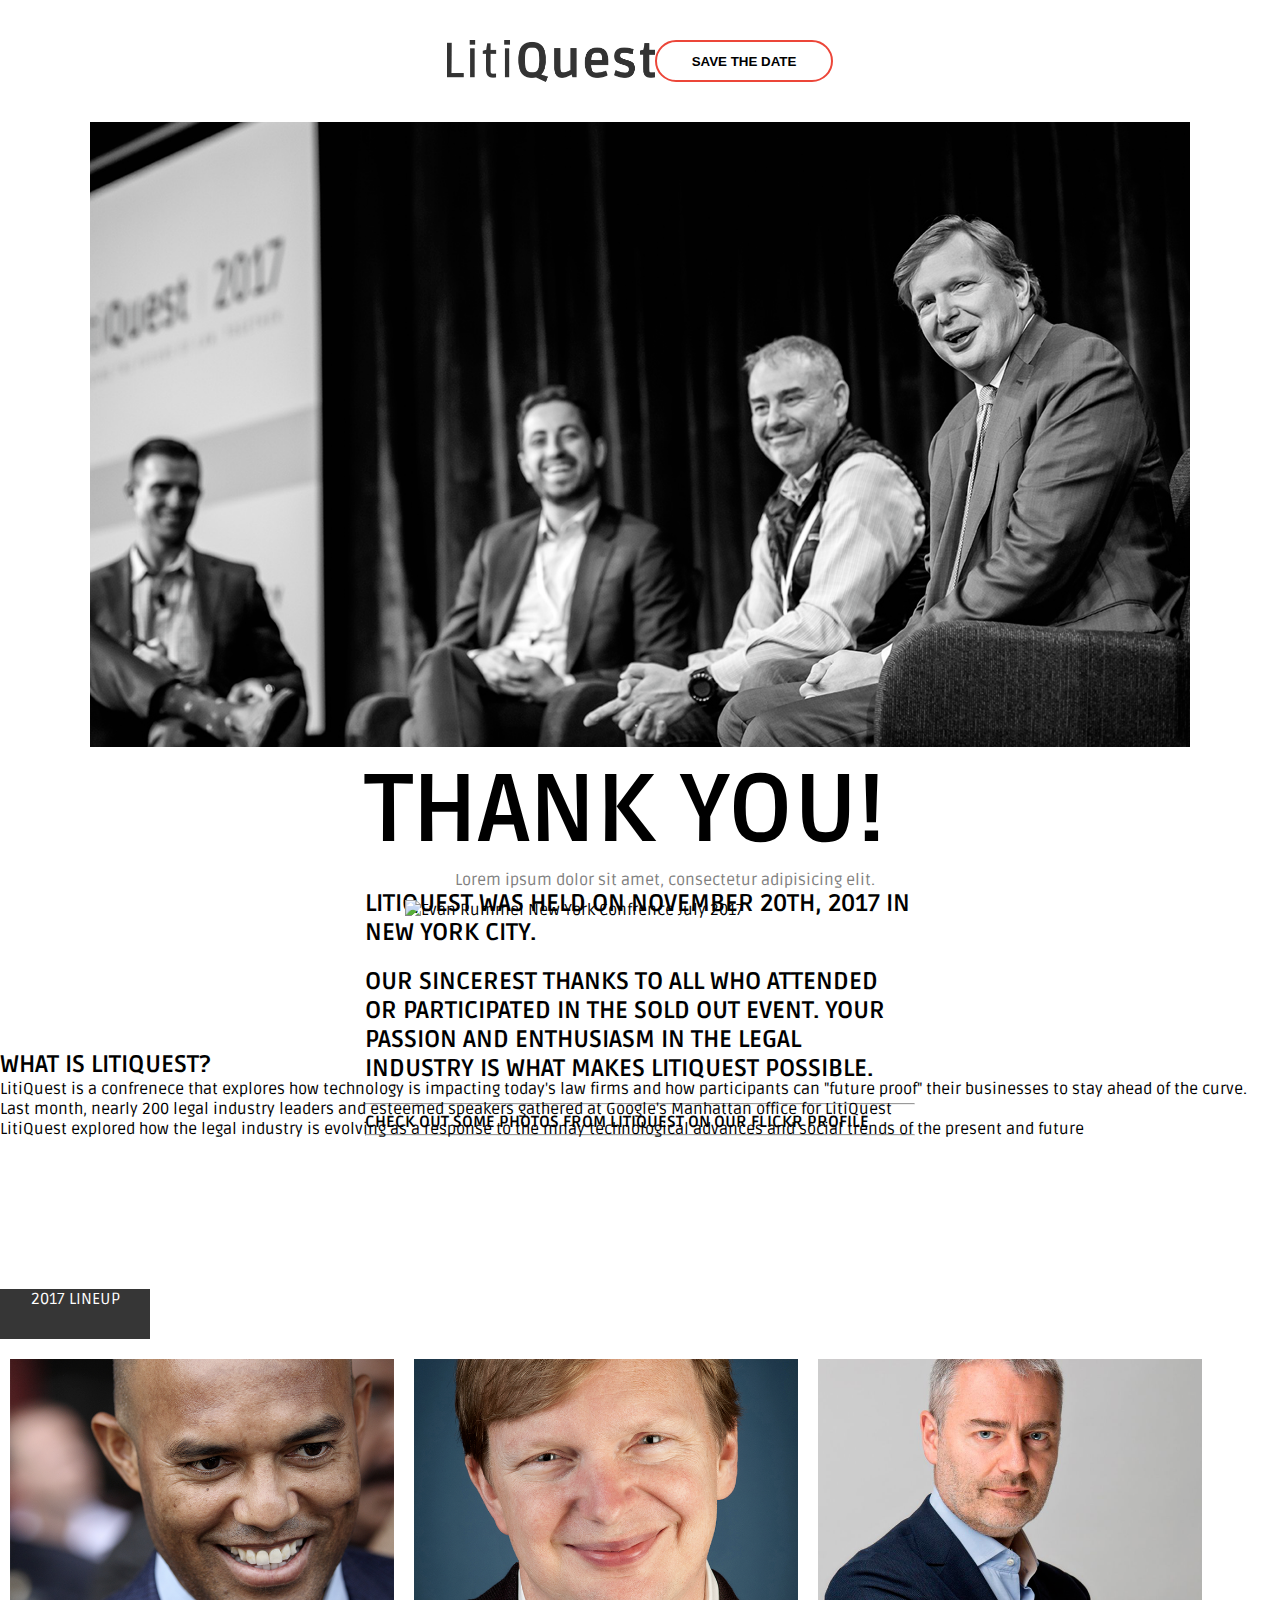
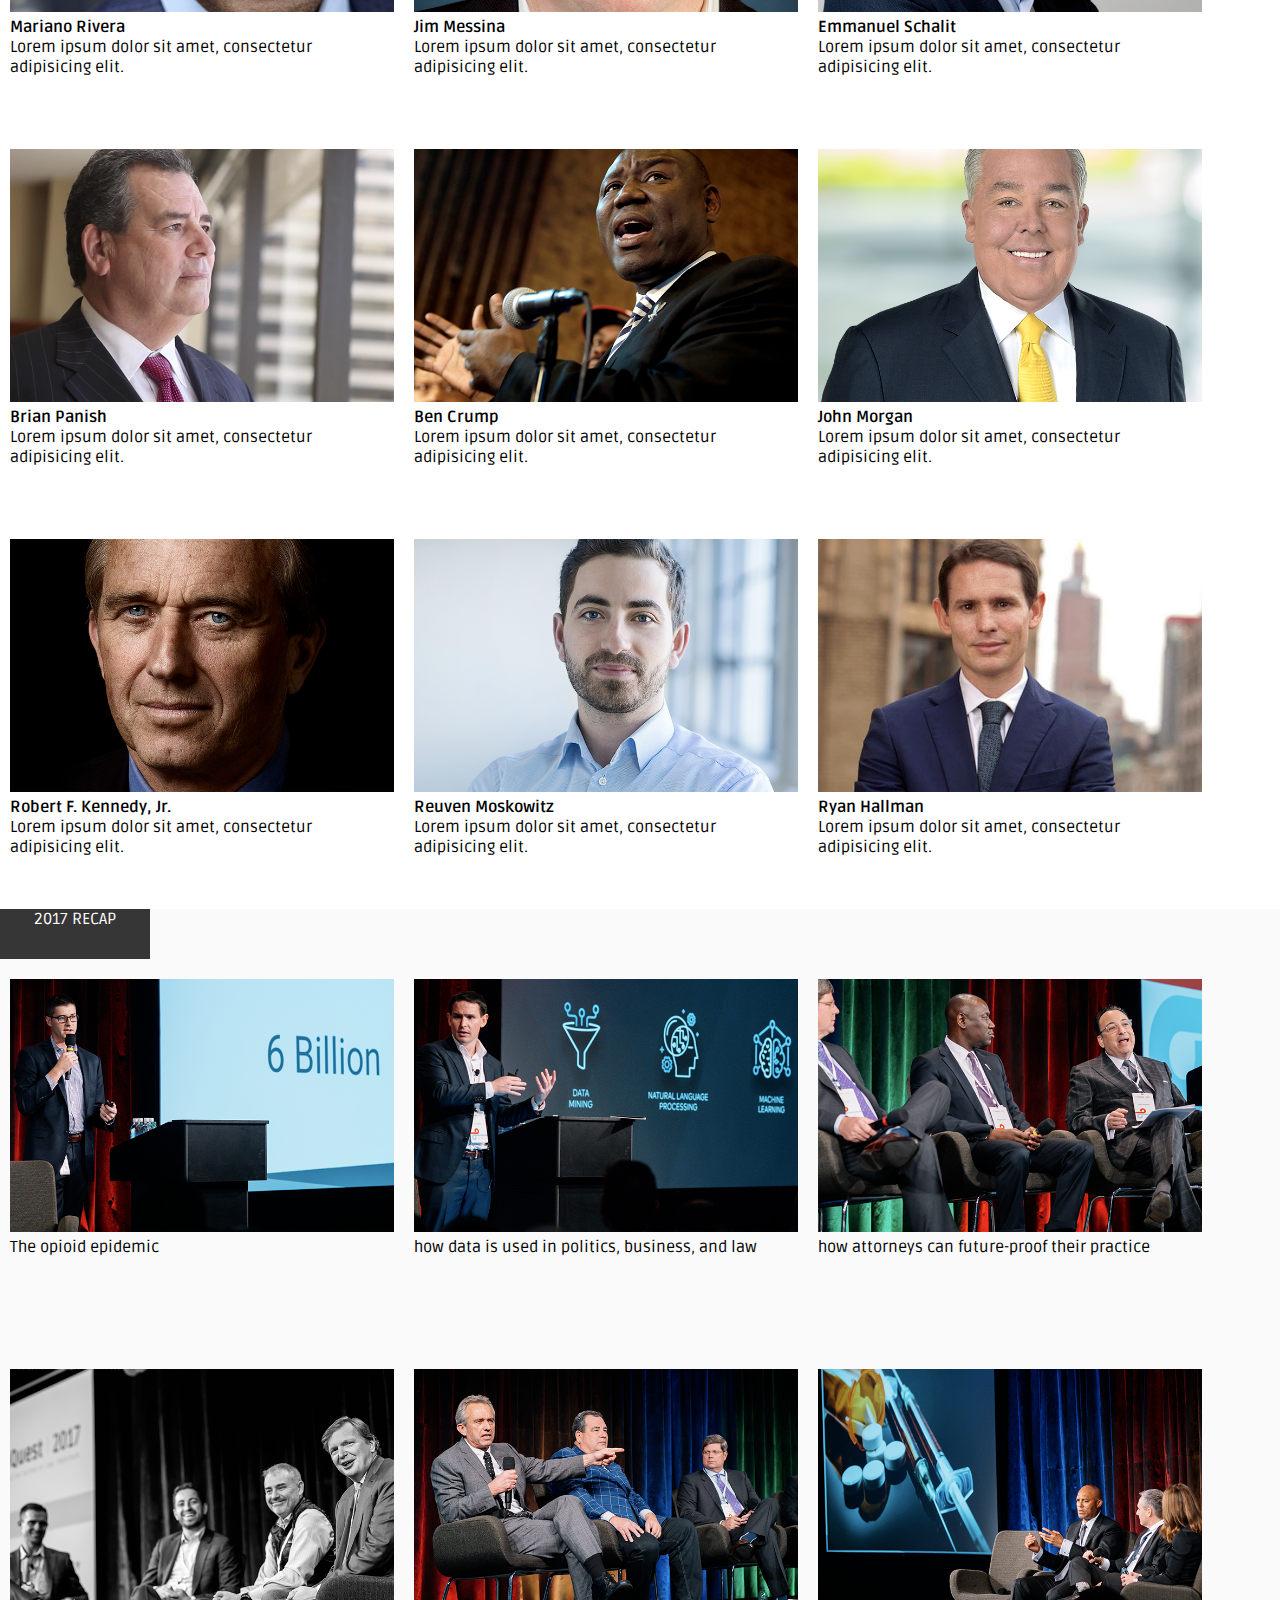
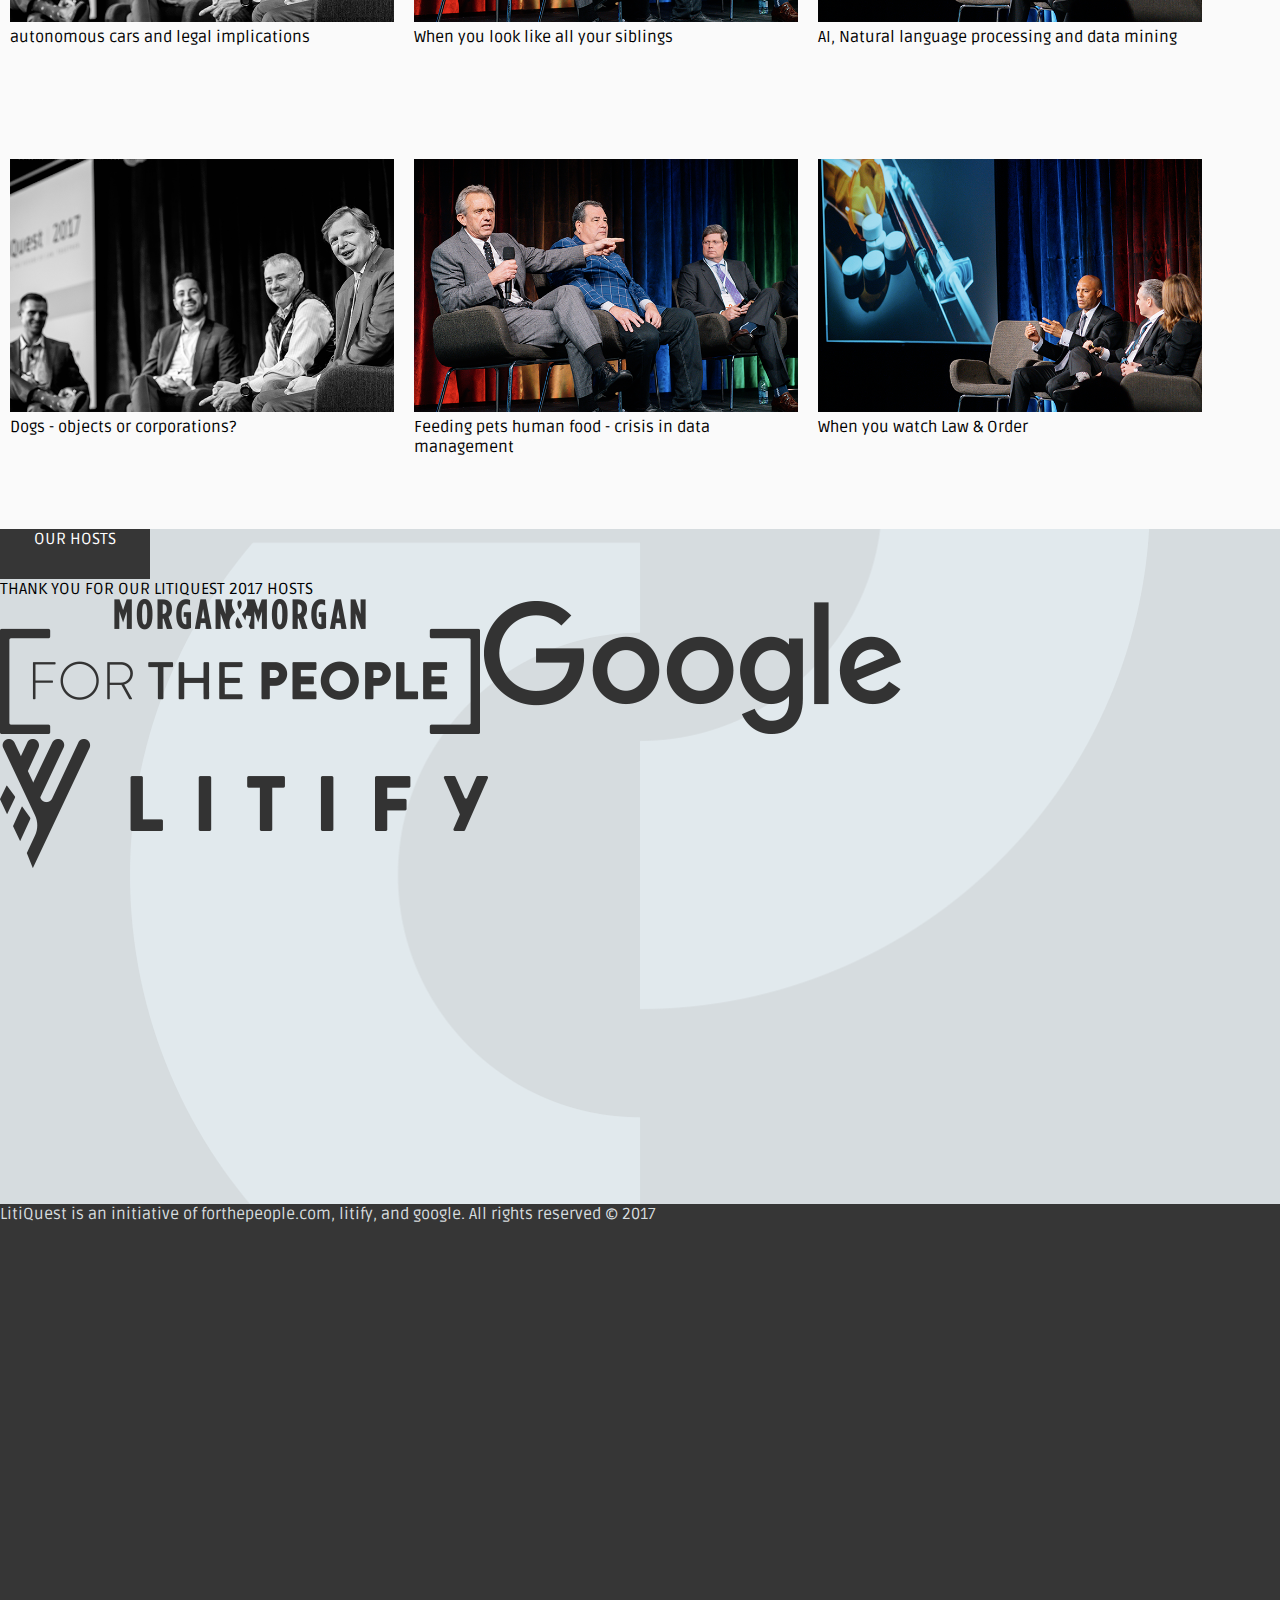
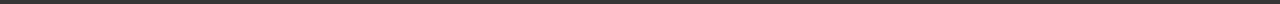
==== index.html @ 582e2030 "start signup and vectors" ====
<!doctype html>
<html lang="en">
  <head>
    <!-- Required meta tags -->
    <meta charset="utf-8">
    <meta name="viewport" content="width=device-width, initial-scale=1, shrink-to-fit=no">

    <!-- Bootstrap CSS -->
    <link rel="stylesheet" href="https://maxcdn.bootstrapcdn.com/bootstrap/4.0.0-beta.3/css/bootstrap.min.css" integrity="sha384-Zug+QiDoJOrZ5t4lssLdxGhVrurbmBWopoEl+M6BdEfwnCJZtKxi1KgxUyJq13dy" crossorigin="anonymous">
    <!-- Ruda Fonts -->
    <link href="https://fonts.googleapis.com/css?family=Ruda:400,700,900" rel="stylesheet">
    <link rel="stylesheet" type="text/css" href="styles.css">

    <title>LitiQuest</title>

  </head>

  <body>
<!-- HERO -->
    <section class="hero">
      <!-- Vectors by section? Or on whole page? Before section or after? -->
      <div class="hero-vectors"></div>



      <header>
        <!-- IMG TAG WAS NOT WORKING -->
        <object data="assets/logo.svg" type="image/svg+xml" height="42"></object>
        <!-- goest to sign up modal or page -->
        <button id="save">SAVE THE DATE</button>
      </header>

      <!-- use object tag to embed -->
      <object id="video_placeholder" data="assets/video_overlay.png" type="image/png"></object>

      <div class="thanks">
        <h2>THANK YOU!</h2>
        <p>LitiQuest was held on november 20th, 2017 in New York City.</p>
        <p>Our sincerest thanks to all who attended or participated in the sold out event. Your passion and enthusiasm in the legal industry is what makes LitiQuest possible.</p>
        <hr>
        <span id="flickr">Check out some photos from LitiQuest on our flickr profile</span>
        <hr>
      </div>

    </section>


<!-- EVENT PICTURE -->
    <section class="slider">
      <img src="assets/New_York_Con_2017.png" alt="Evan Rummel New York Confrence July 2017" title="Evan Rummel New York Confrence July 2017">
      <div id="tag_line">Lorem ipsum dolor sit amet, consectetur adipisicing elit.</div>
    </section>


<!-- WHAT IS LITIQUEST -->
    <section class="what_is">

      <div class="what">
        <h2>WHAT IS LITIQUEST?</h2>
        <p>LitiQuest is a confrenece that explores how technology is impacting today's law firms and how participants can "future proof" their businesses to stay ahead of the curve.</p>
        <div class="facts">
          <p>Last month, nearly 200 legal industry leaders and esteemed speakers gathered at Google's Manhattan office for LitiQuest</p>
          <p>LitiQuest explored how the legal industry is evolving as a response to the mnay technological advances and social trends of the present and future</p>
        </div>
      </div>

      <div class="title_token">2017 LINEUP</div>

      <div class="grid">

        <div class="tile">
          <img src="assets/mariano_rivera.png" alt="" title"">
          <h4>Mariano Rivera</h4>
          <p>Lorem ipsum dolor sit amet, consectetur adipisicing elit.</p>
        </div>

        <div class="tile">
          <img src="assets/jim_messina.png" alt="" title"">
          <h4>Jim Messina</h4>
          <p>Lorem ipsum dolor sit amet, consectetur adipisicing elit.</p>
        </div>

        <div class="tile">
          <img src="assets/emmanuel_schalit.png" alt="" title"">
          <h4>Emmanuel Schalit</h4>
          <p>Lorem ipsum dolor sit amet, consectetur adipisicing elit.</p>
        </div>

        <div class="tile">
          <img src="assets/brian_panish.png" alt="" title"">
          <h4>Brian Panish</h4>
          <p>Lorem ipsum dolor sit amet, consectetur adipisicing elit.</p>
        </div>

        <div class="tile">
          <img src="assets/ben_crump.png" alt="" title"">
          <h4>Ben Crump</h4>
          <p>Lorem ipsum dolor sit amet, consectetur adipisicing elit.</p>
        </div>

        <div class="tile">
          <img src="assets/john_morgan.png" alt="" title"">
          <h4>John Morgan</h4>
          <p>Lorem ipsum dolor sit amet, consectetur adipisicing elit.</p>
        </div>

        <div class="tile">
          <img src="assets/robert_f_kennedy_jr.png" alt="" title"">
          <h4>Robert F. Kennedy, Jr.</h4>
          <p>Lorem ipsum dolor sit amet, consectetur adipisicing elit.</p>
        </div>

        <div class="tile">
          <img src="assets/reuven_moskowitz.png" alt="" title"">
          <h4>Reuven Moskowitz</h4>
          <p>Lorem ipsum dolor sit amet, consectetur adipisicing elit.</p>
        </div>

        <div class="tile">
          <img src="assets/ryan_hallman.png" alt="" title"">
          <h4>Ryan Hallman</h4>
          <p>Lorem ipsum dolor sit amet, consectetur adipisicing elit.</p>
        </div>

      </div>

    </section>


<!-- RECAP -->
    <section class="recap">
      <div class="title_token">2017 RECAP</div>

      <div class="grid">

        <div class='tile'>
          <img src="assets/vid_1.png" alt="" title"">
          <p class="vid_title">The opioid epidemic</p>
        </div>

        <div class='tile'>
          <img src="assets/vid_2.png" alt="" title"">
          <p class="vid_title">how data is used in politics, business, and law</p>
        </div>

        <div class='tile'>
          <img src="assets/vid_3.png" alt="" title"">
          <p class="vid_title">how attorneys can future-proof their practice</p>
        </div>

        <div class='tile'>
          <img src="assets/vid_4.png" alt="" title"">
          <p class="vid_title">autonomous cars and legal implications</p>
        </div>

        <div class='tile'>
          <img src="assets/vid_5.png" alt="" title"">
          <p class="vid_title">When you look like all your siblings</p>
        </div>

        <div class='tile'>
          <img src="assets/vid_6.png" alt="" title"">
          <p class="vid_title">AI, Natural language processing and data mining</p>
        </div>

        <div class='tile'>
          <img src="assets/vid_7.png" alt="" title"">
          <p class="vid_title">Dogs - objects or corporations?</p>
        </div>

        <div class='tile'>
          <img src="assets/vid_8.png" alt="" title"">
          <p class="vid_title">Feeding pets human food - crisis in data management</p>
        </div>

        <div class='tile'>
          <img src="assets/vid_9.png" alt="" title"">
          <p class="vid_title">When you watch Law & Order</p>
        </div>

      </div>

    </section>


<!-- HOSTS -->
    <section class="hosts">
      <!-- <object id="hosts_vector" data="assets/hosts_vector.svg" type="image/svg+xml"></object> -->
      <div class="title_token">OUR HOSTS</div>
      <div>THANK YOU FOR OUR LITIQUEST 2017 HOSTS</div>
      <div>
        <object data="assets/morgan.svg" type="image/svg+xml"></object>
        <object data="assets/google.svg" type="image/svg+xml"></object>
        <object data="assets/litify.svg" type="image/svg+xml"></object>
      </div>

    </section>


<!-- FOOTER -->
    <section class="footer">
      <span id="copyright">LitiQuest is an initiative of forthepeople.com, litify, and google. All rights reserved &copy; 2017</span>
    </section>








    <!-- Optional JavaScript -->

    <!-- jQuery first, then Popper.js, then Bootstrap JS -->
    <script src="https://code.jquery.com/jquery-3.2.1.slim.min.js" integrity="sha384-KJ3o2DKtIkvYIK3UENzmM7KCkRr/rE9/Qpg6aAZGJwFDMVNA/GpGFF93hXpG5KkN" crossorigin="anonymous"></script>
    <script src="https://cdnjs.cloudflare.com/ajax/libs/popper.js/1.12.9/umd/popper.min.js" integrity="sha384-ApNbgh9B+Y1QKtv3Rn7W3mgPxhU9K/ScQsAP7hUibX39j7fakFPskvXusvfa0b4Q" crossorigin="anonymous"></script>
    <script src="https://maxcdn.bootstrapcdn.com/bootstrap/4.0.0-beta.3/js/bootstrap.min.js" integrity="sha384-a5N7Y/aK3qNeh15eJKGWxsqtnX/wWdSZSKp+81YjTmS15nvnvxKHuzaWwXHDli+4" crossorigin="anonymous"></script>
  </body>
</html>
---- styles.css ----
/* GENERAL STYLES */
* {
  margin: 0;
  padding: 0;
  box-sizing: border-box;
}

input, button, submit {
  border:none;
}

body {
  display: flex;
  flex-direction: column;
  align-items: center;
  font-family: 'Ruda', sans-serif;
  background-color: #fff;
}

section {
  max-width: 1300px;
}

.grid {
  display: flex;
  flex-wrap: wrap;
}

.title_token {
  background-color: #363636;
  color: #fff;
  height: 50px;
  width: 150px;
  text-align: center;
}


/* HERO STYLES */
.hero {
  height: 100vh;
}

.hero header {
  display: flex;
  flex-direction: row;
  justify-content: center;
  margin: 40px 0;
}

#save {
  padding: 10px 35px;
  border: 2px solid #ec4639;
  border-radius: 35px;
  font-weight: 900;

  background-color: #fff;
}

#video_placeholder {
  justify-content: center;
  height: 625px;
  width: 1100px;
}

.hero .thanks {
  flex-direction: column;
  width: 550px;
  text-transform: uppercase;
  font-weight: bold;
  font-size: 24px;
  margin: 0 auto;
}

.hero .thanks h2 {
  font-size: 4em;
  font-weight: 700;
}

.hero .thanks p {
  margin: 20px 0;
}

#flickr {
  font-size: 16px;
}


/* SLIDER SYTLES */
.slider {
  background-color: #fc433f;
}

.slider img {
  max-width: 1300px;
  height: auto;
}

#tag_line {
  margin-top: -50px;
  margin-left: 50px;
  color: grey;
}



/* WHAT IS LITIQUEST SYTLES */

.what {
  margin: 150px auto;
}

.tile {
  margin: 20px 10px;
  flex-basis: 30%;
  height: 350px;
  width: 350px;
}

.tile > img {
  background-color: #9ca0b4;
  width: 100%;
}


/* RECAP STYLES */
.recap {
  background-color: #fafafa;
}


/* HOSTS STYLES */
.hosts {
  background-image: url(assets/hosts_vector.svg);
  background-repeat: no-repeat;
  background-position: center;
  background-color: #d6dcdf;
  min-height: 675px;
  width: 100%;
}

#hosts_vector {
  justify-content: center;

}


/* FOOTER STYLES */
.footer {
  background-color: #363636;
  min-height: 400px;
  width: 100%;
}

#copyright {
  color: #d6dcdf;
  justify-content: center;
  align-items: center;
  text-align: center;

}






/* SIGNUP STYLES */
.signup {

}

.signup object {
  margin: 50px auto;
}

.signup .area {
  display: flex;
  flex-direction: row;

}

.signup .area form {
  display: flex;
  flex-direction: column;
}
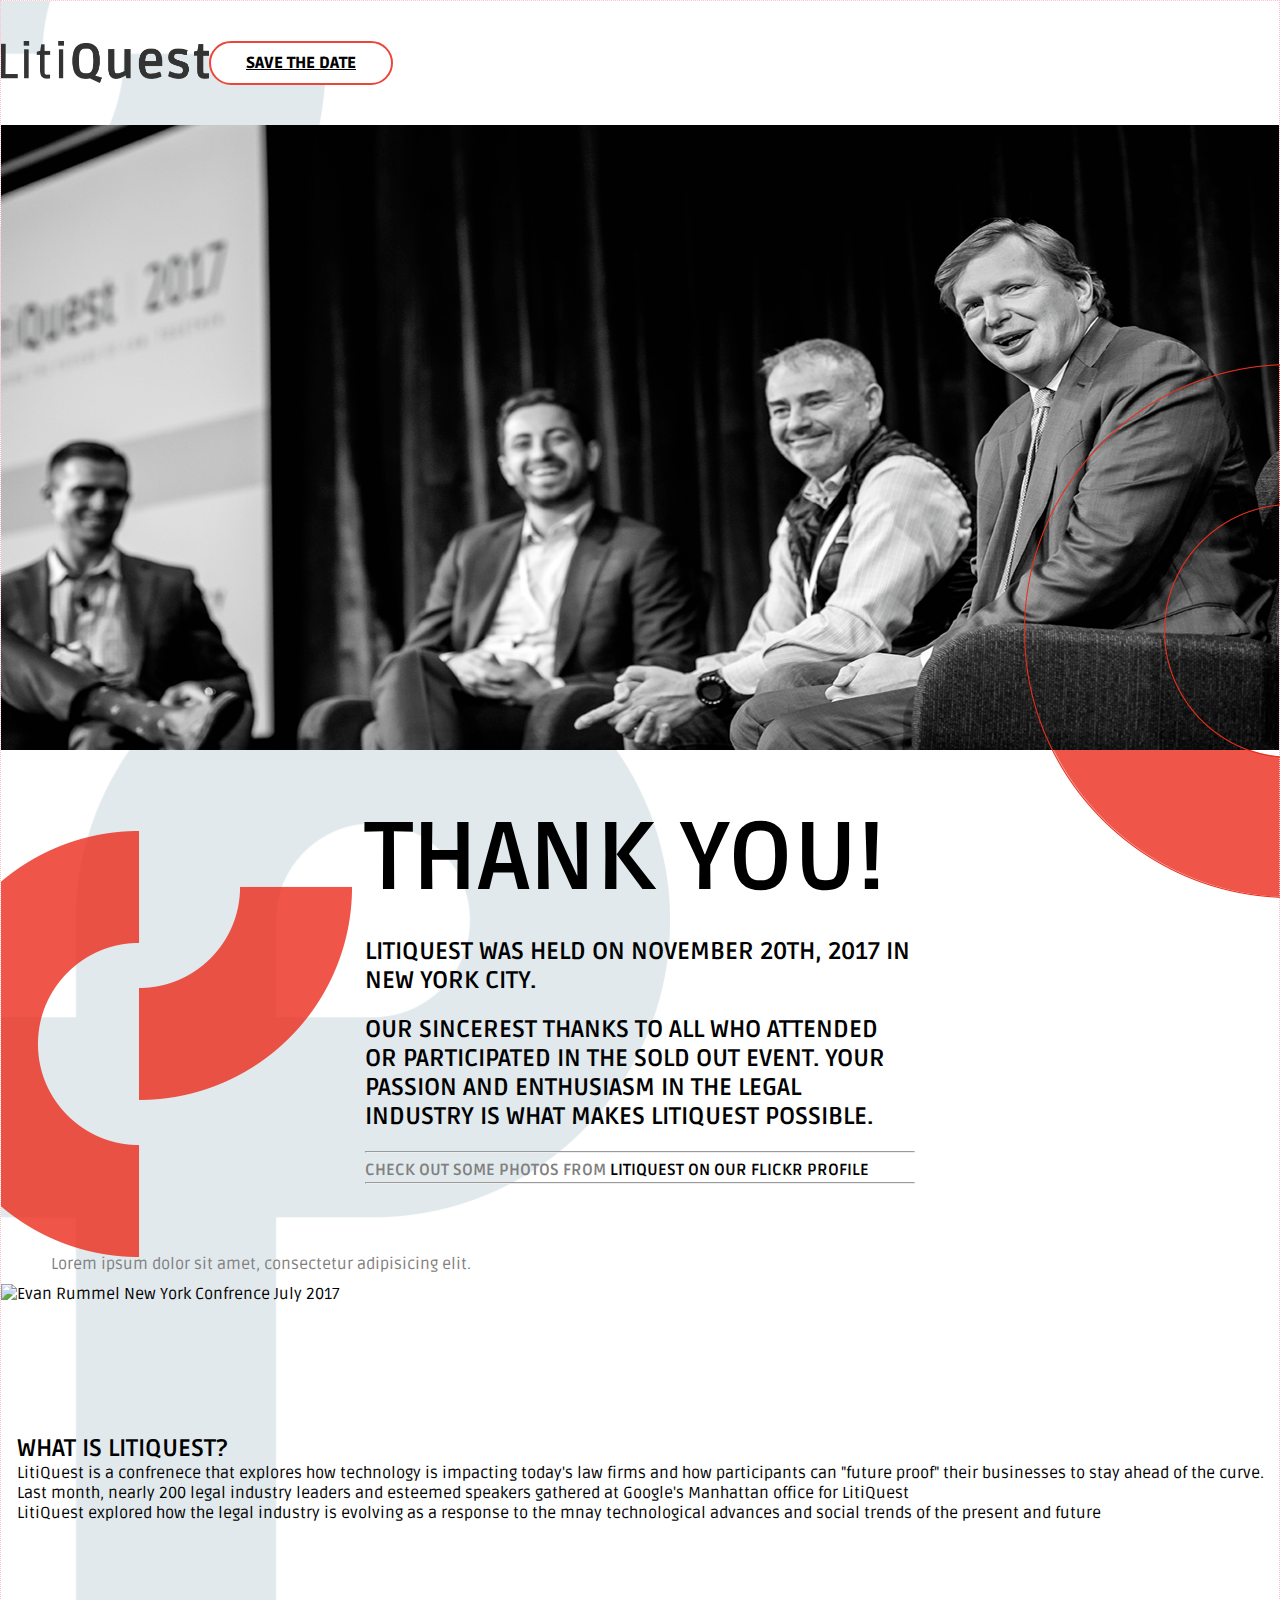
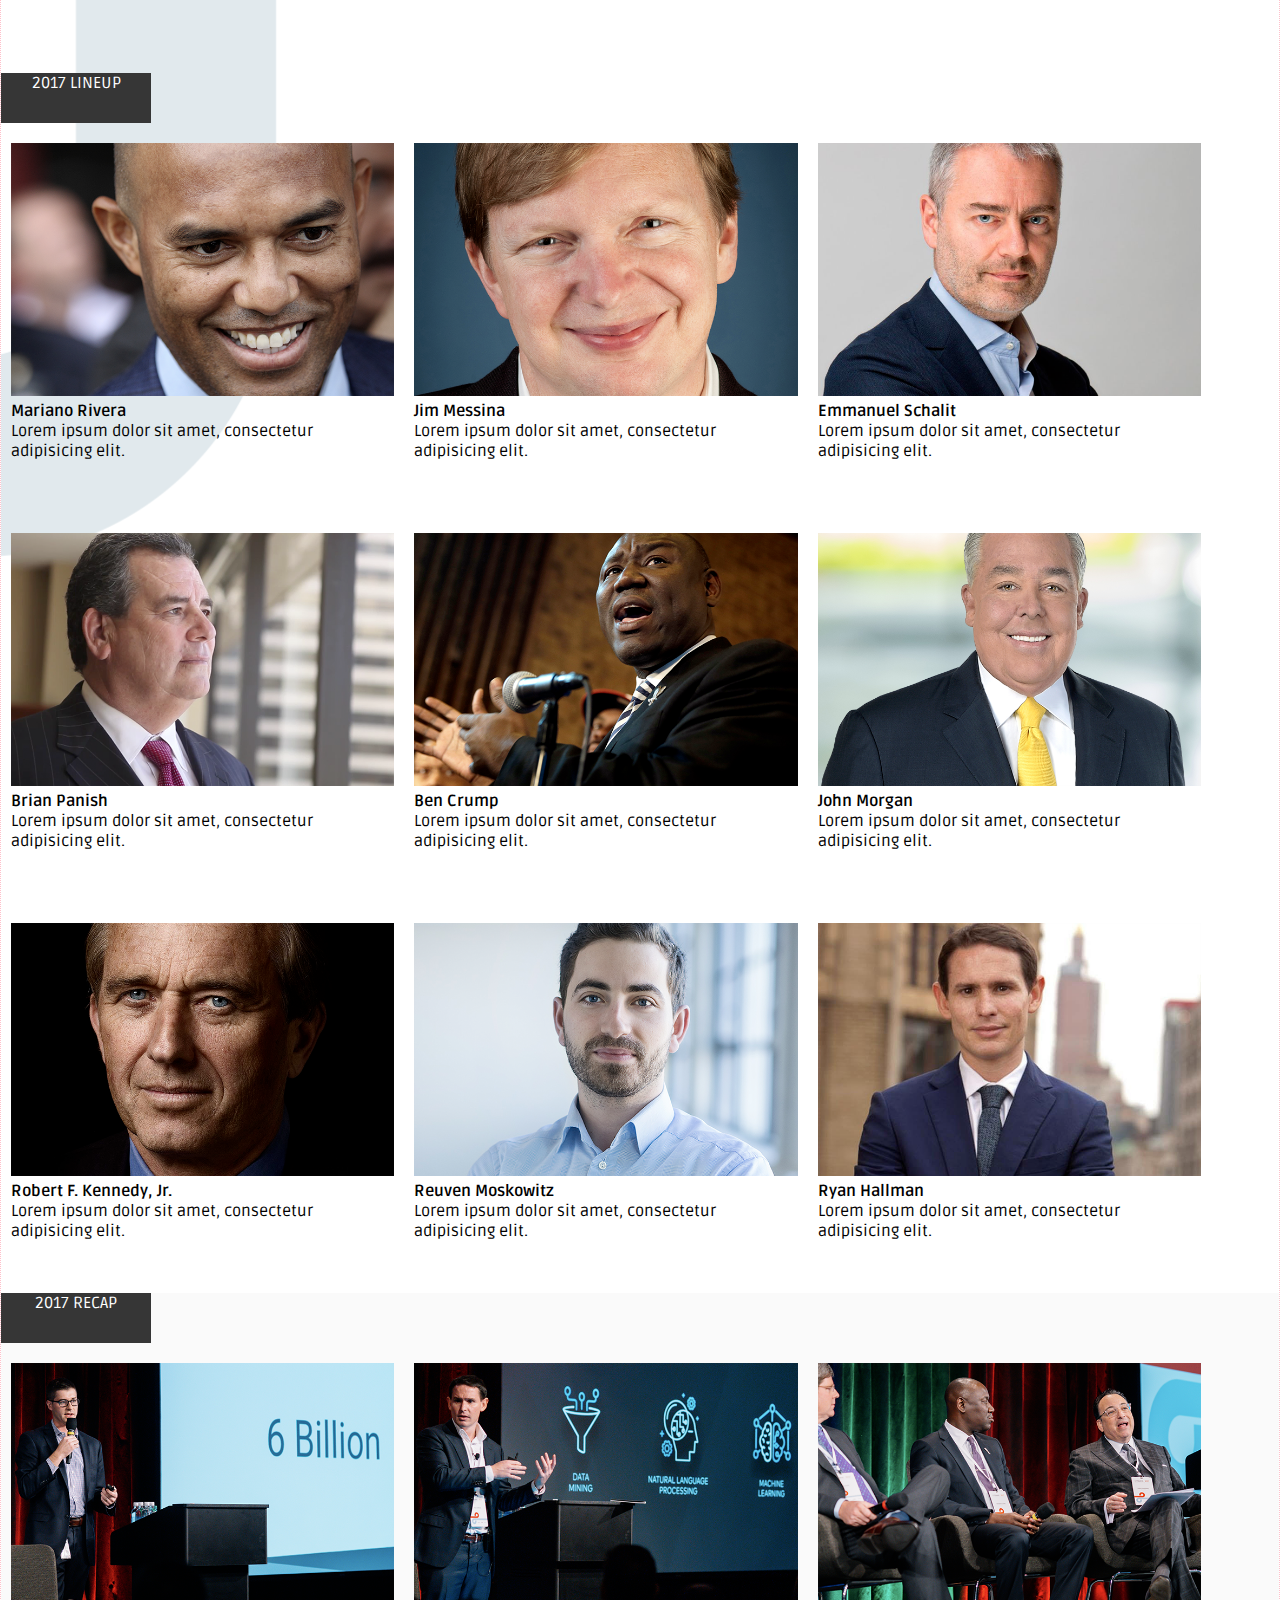
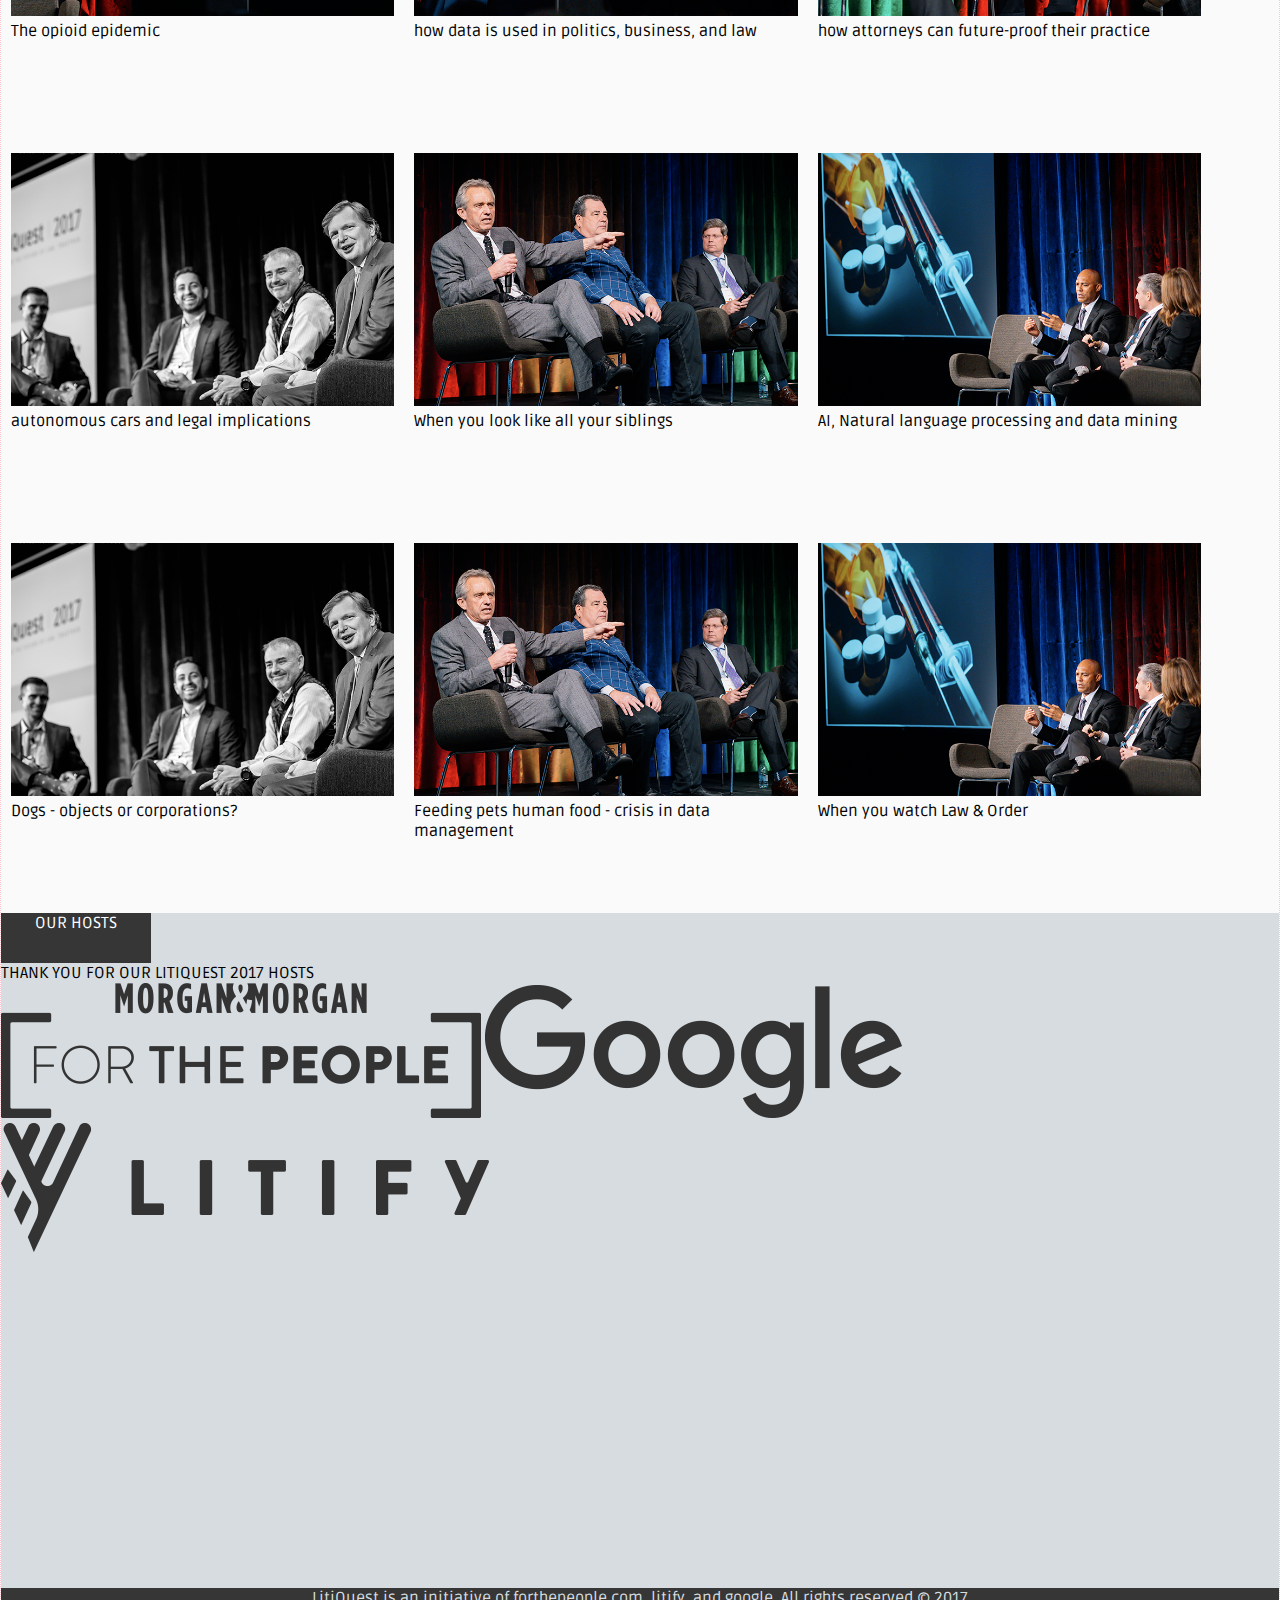
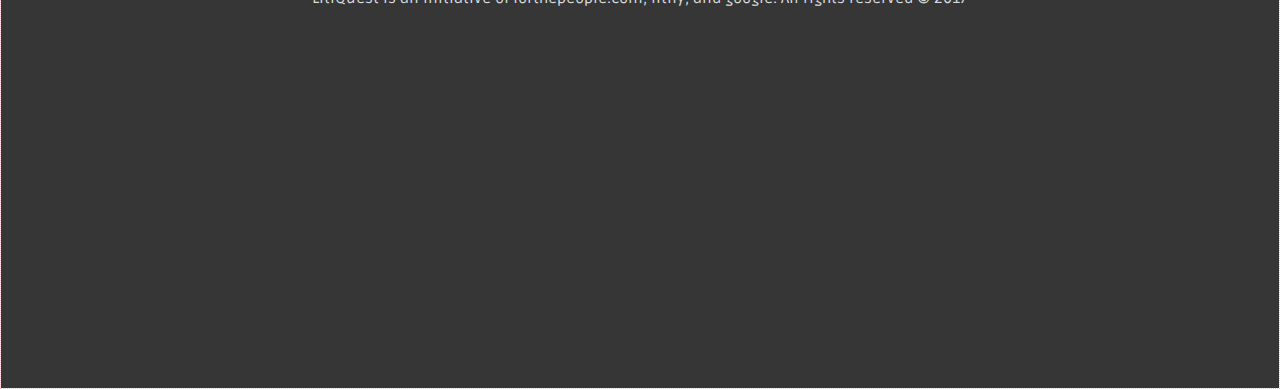
==== commit 2f1859ce: "finished hero vectors and styles" ====
--- a/index.html
+++ b/index.html
@@ -16,199 +16,203 @@
   </head>
 
   <body>
+    <div class="container">
+      <!-- HERO VECTORS -->
+      <object class="vector" id="grey_hero_top" data="assets/vector_sm_grey.svg" type="image/svg+xml"></object>
+      <object class="vector" id="red_hero_left" data="assets/vector_sm_hero.svg" type="image/svg+xml"></object>
+      <object class="vector" id="grey_hero_p" data="assets/vector_lg_p.svg" type="image/svg+xml"></object>
+      <object class="vector" id="red_hero_right" data="assets/vector_sm_hero_cir.svg" type="image/svg+xml"></object>
+      <object class="vector" id="circle_outline" data="assets/vector_cir_outline.svg" type="image/svg+xml"></object>
+      <!-- WHAT IS VECTORS -->
+
+      <!-- HOSTS VECTORS -->
+
 <!-- HERO -->
-    <section class="hero">
-      <!-- Vectors by section? Or on whole page? Before section or after? -->
-      <div class="hero-vectors"></div>
-
-
-
-      <header>
-        <!-- IMG TAG WAS NOT WORKING -->
-        <object data="assets/logo.svg" type="image/svg+xml" height="42"></object>
-        <!-- goest to sign up modal or page -->
-        <button id="save">SAVE THE DATE</button>
-      </header>
-
-      <!-- use object tag to embed -->
-      <object id="video_placeholder" data="assets/video_overlay.png" type="image/png"></object>
-
-      <div class="thanks">
-        <h2>THANK YOU!</h2>
-        <p>LitiQuest was held on november 20th, 2017 in New York City.</p>
-        <p>Our sincerest thanks to all who attended or participated in the sold out event. Your passion and enthusiasm in the legal industry is what makes LitiQuest possible.</p>
-        <hr>
-        <span id="flickr">Check out some photos from LitiQuest on our flickr profile</span>
-        <hr>
-      </div>
-
-    </section>
+      <section class="hero">
+        <header>
+          <div class="col-md-2 col-sm-0"></div>
+          <object class="col-md-8 col-sm-6" id="logo" data="assets/logo.svg" type="image/svg+xml" height="42"></object>
+          <a class="button col-md-2 col-sm-6" id="save_btn" href="views/signup.html">SAVE THE DATE</a>
+        </header>
+
+        <!-- use object tag to embed -->
+        <object id="video_placeholder" data="assets/video_overlay.png" type="image/png"></object>
+
+        <div class="thanks">
+          <h2>THANK YOU!</h2>
+          <p>LitiQuest was held on november 20th, 2017 in New York City.</p>
+          <p>Our sincerest thanks to all who attended or participated in the sold out event. Your passion and enthusiasm in the legal industry is what makes LitiQuest possible.</p>
+          <hr>
+          <span id="flickr"><span style="color: grey;">Check out some photos from</span> LitiQuest on our flickr profile</span>
+          <!-- Flickr Profile link? -->
+          <hr>
+        </div>
+
+      </section>
 
 
 <!-- EVENT PICTURE -->
-    <section class="slider">
-      <img src="assets/New_York_Con_2017.png" alt="Evan Rummel New York Confrence July 2017" title="Evan Rummel New York Confrence July 2017">
-      <div id="tag_line">Lorem ipsum dolor sit amet, consectetur adipisicing elit.</div>
-    </section>
+      <section class="slider">
+        <img src="assets/New_York_Con_2017.png" alt="Evan Rummel New York Confrence July 2017" title="Evan Rummel New York Confrence July 2017">
+        <div id="tag_line">Lorem ipsum dolor sit amet, consectetur adipisicing elit.</div>
+      </section>
 
 
 <!-- WHAT IS LITIQUEST -->
-    <section class="what_is">
-
-      <div class="what">
-        <h2>WHAT IS LITIQUEST?</h2>
-        <p>LitiQuest is a confrenece that explores how technology is impacting today's law firms and how participants can "future proof" their businesses to stay ahead of the curve.</p>
-        <div class="facts">
-          <p>Last month, nearly 200 legal industry leaders and esteemed speakers gathered at Google's Manhattan office for LitiQuest</p>
-          <p>LitiQuest explored how the legal industry is evolving as a response to the mnay technological advances and social trends of the present and future</p>
-        </div>
-      </div>
-
-      <div class="title_token">2017 LINEUP</div>
-
-      <div class="grid">
-
-        <div class="tile">
-          <img src="assets/mariano_rivera.png" alt="" title"">
-          <h4>Mariano Rivera</h4>
-          <p>Lorem ipsum dolor sit amet, consectetur adipisicing elit.</p>
-        </div>
-
-        <div class="tile">
-          <img src="assets/jim_messina.png" alt="" title"">
-          <h4>Jim Messina</h4>
-          <p>Lorem ipsum dolor sit amet, consectetur adipisicing elit.</p>
-        </div>
-
-        <div class="tile">
-          <img src="assets/emmanuel_schalit.png" alt="" title"">
-          <h4>Emmanuel Schalit</h4>
-          <p>Lorem ipsum dolor sit amet, consectetur adipisicing elit.</p>
-        </div>
-
-        <div class="tile">
-          <img src="assets/brian_panish.png" alt="" title"">
-          <h4>Brian Panish</h4>
-          <p>Lorem ipsum dolor sit amet, consectetur adipisicing elit.</p>
-        </div>
-
-        <div class="tile">
-          <img src="assets/ben_crump.png" alt="" title"">
-          <h4>Ben Crump</h4>
-          <p>Lorem ipsum dolor sit amet, consectetur adipisicing elit.</p>
-        </div>
-
-        <div class="tile">
-          <img src="assets/john_morgan.png" alt="" title"">
-          <h4>John Morgan</h4>
-          <p>Lorem ipsum dolor sit amet, consectetur adipisicing elit.</p>
-        </div>
-
-        <div class="tile">
-          <img src="assets/robert_f_kennedy_jr.png" alt="" title"">
-          <h4>Robert F. Kennedy, Jr.</h4>
-          <p>Lorem ipsum dolor sit amet, consectetur adipisicing elit.</p>
-        </div>
-
-        <div class="tile">
-          <img src="assets/reuven_moskowitz.png" alt="" title"">
-          <h4>Reuven Moskowitz</h4>
-          <p>Lorem ipsum dolor sit amet, consectetur adipisicing elit.</p>
-        </div>
-
-        <div class="tile">
-          <img src="assets/ryan_hallman.png" alt="" title"">
-          <h4>Ryan Hallman</h4>
-          <p>Lorem ipsum dolor sit amet, consectetur adipisicing elit.</p>
-        </div>
-
-      </div>
-
-    </section>
+      <section class="what_is">
+
+        <div class="what">
+          <h2>WHAT IS LITIQUEST?</h2>
+          <p>LitiQuest is a confrenece that explores how technology is impacting today's law firms and how participants can "future proof" their businesses to stay ahead of the curve.</p>
+          <div class="facts">
+            <p>Last month, nearly 200 legal industry leaders and esteemed speakers gathered at Google's Manhattan office for LitiQuest</p>
+            <p>LitiQuest explored how the legal industry is evolving as a response to the mnay technological advances and social trends of the present and future</p>
+          </div>
+        </div>
+
+        <div class="title_token">2017 LINEUP</div>
+
+        <div class="grid">
+
+          <div class="tile">
+            <img src="assets/mariano_rivera.png" alt="" title"">
+            <h4>Mariano Rivera</h4>
+            <p>Lorem ipsum dolor sit amet, consectetur adipisicing elit.</p>
+          </div>
+
+          <div class="tile">
+            <img src="assets/jim_messina.png" alt="" title"">
+            <h4>Jim Messina</h4>
+            <p>Lorem ipsum dolor sit amet, consectetur adipisicing elit.</p>
+          </div>
+
+          <div class="tile">
+            <img src="assets/emmanuel_schalit.png" alt="" title"">
+            <h4>Emmanuel Schalit</h4>
+            <p>Lorem ipsum dolor sit amet, consectetur adipisicing elit.</p>
+          </div>
+
+          <div class="tile">
+            <img src="assets/brian_panish.png" alt="" title"">
+            <h4>Brian Panish</h4>
+            <p>Lorem ipsum dolor sit amet, consectetur adipisicing elit.</p>
+          </div>
+
+          <div class="tile">
+            <img src="assets/ben_crump.png" alt="" title"">
+            <h4>Ben Crump</h4>
+            <p>Lorem ipsum dolor sit amet, consectetur adipisicing elit.</p>
+          </div>
+
+          <div class="tile">
+            <img src="assets/john_morgan.png" alt="" title"">
+            <h4>John Morgan</h4>
+            <p>Lorem ipsum dolor sit amet, consectetur adipisicing elit.</p>
+          </div>
+
+          <div class="tile">
+            <img src="assets/robert_f_kennedy_jr.png" alt="" title"">
+            <h4>Robert F. Kennedy, Jr.</h4>
+            <p>Lorem ipsum dolor sit amet, consectetur adipisicing elit.</p>
+          </div>
+
+          <div class="tile">
+            <img src="assets/reuven_moskowitz.png" alt="" title"">
+            <h4>Reuven Moskowitz</h4>
+            <p>Lorem ipsum dolor sit amet, consectetur adipisicing elit.</p>
+          </div>
+
+          <div class="tile">
+            <img src="assets/ryan_hallman.png" alt="" title"">
+            <h4>Ryan Hallman</h4>
+            <p>Lorem ipsum dolor sit amet, consectetur adipisicing elit.</p>
+          </div>
+
+        </div>
+
+      </section>
 
 
 <!-- RECAP -->
-    <section class="recap">
-      <div class="title_token">2017 RECAP</div>
-
-      <div class="grid">
-
-        <div class='tile'>
-          <img src="assets/vid_1.png" alt="" title"">
-          <p class="vid_title">The opioid epidemic</p>
-        </div>
-
-        <div class='tile'>
-          <img src="assets/vid_2.png" alt="" title"">
-          <p class="vid_title">how data is used in politics, business, and law</p>
-        </div>
-
-        <div class='tile'>
-          <img src="assets/vid_3.png" alt="" title"">
-          <p class="vid_title">how attorneys can future-proof their practice</p>
-        </div>
-
-        <div class='tile'>
-          <img src="assets/vid_4.png" alt="" title"">
-          <p class="vid_title">autonomous cars and legal implications</p>
-        </div>
-
-        <div class='tile'>
-          <img src="assets/vid_5.png" alt="" title"">
-          <p class="vid_title">When you look like all your siblings</p>
-        </div>
-
-        <div class='tile'>
-          <img src="assets/vid_6.png" alt="" title"">
-          <p class="vid_title">AI, Natural language processing and data mining</p>
-        </div>
-
-        <div class='tile'>
-          <img src="assets/vid_7.png" alt="" title"">
-          <p class="vid_title">Dogs - objects or corporations?</p>
-        </div>
-
-        <div class='tile'>
-          <img src="assets/vid_8.png" alt="" title"">
-          <p class="vid_title">Feeding pets human food - crisis in data management</p>
-        </div>
-
-        <div class='tile'>
-          <img src="assets/vid_9.png" alt="" title"">
-          <p class="vid_title">When you watch Law & Order</p>
-        </div>
-
-      </div>
-
-    </section>
+      <section class="recap">
+        <div class="title_token">2017 RECAP</div>
+
+        <div class="grid">
+
+          <div class='tile'>
+            <img src="assets/vid_1.png" alt="" title"">
+            <p class="vid_title">The opioid epidemic</p>
+          </div>
+
+          <div class='tile'>
+            <img src="assets/vid_2.png" alt="" title"">
+            <p class="vid_title">how data is used in politics, business, and law</p>
+          </div>
+
+          <div class='tile'>
+            <img src="assets/vid_3.png" alt="" title"">
+            <p class="vid_title">how attorneys can future-proof their practice</p>
+          </div>
+
+          <div class='tile'>
+            <img src="assets/vid_4.png" alt="" title"">
+            <p class="vid_title">autonomous cars and legal implications</p>
+          </div>
+
+          <div class='tile'>
+            <img src="assets/vid_5.png" alt="" title"">
+            <p class="vid_title">When you look like all your siblings</p>
+          </div>
+
+          <div class='tile'>
+            <img src="assets/vid_6.png" alt="" title"">
+            <p class="vid_title">AI, Natural language processing and data mining</p>
+          </div>
+
+          <div class='tile'>
+            <img src="assets/vid_7.png" alt="" title"">
+            <p class="vid_title">Dogs - objects or corporations?</p>
+          </div>
+
+          <div class='tile'>
+            <img src="assets/vid_8.png" alt="" title"">
+            <p class="vid_title">Feeding pets human food - crisis in data management</p>
+          </div>
+
+          <div class='tile'>
+            <img src="assets/vid_9.png" alt="" title"">
+            <p class="vid_title">When you watch Law & Order</p>
+          </div>
+
+        </div>
+
+      </section>
 
 
 <!-- HOSTS -->
-    <section class="hosts">
-      <!-- <object id="hosts_vector" data="assets/hosts_vector.svg" type="image/svg+xml"></object> -->
-      <div class="title_token">OUR HOSTS</div>
-      <div>THANK YOU FOR OUR LITIQUEST 2017 HOSTS</div>
-      <div>
-        <object data="assets/morgan.svg" type="image/svg+xml"></object>
-        <object data="assets/google.svg" type="image/svg+xml"></object>
-        <object data="assets/litify.svg" type="image/svg+xml"></object>
-      </div>
-
-    </section>
+      <section class="hosts">
+        <div class="title_token">OUR HOSTS</div>
+        <div>THANK YOU FOR OUR LITIQUEST 2017 HOSTS</div>
+        <div>
+          <object data="assets/morgan.svg" type="image/svg+xml"></object>
+          <object data="assets/google.svg" type="image/svg+xml"></object>
+          <object data="assets/litify.svg" type="image/svg+xml"></object>
+        </div>
+
+      </section>
 
 
 <!-- FOOTER -->
-    <section class="footer">
-      <span id="copyright">LitiQuest is an initiative of forthepeople.com, litify, and google. All rights reserved &copy; 2017</span>
-    </section>
-
-
-
-
-
-
-
-
+      <section class="footer">
+        <span id="copyright">LitiQuest is an initiative of forthepeople.com, litify, and google. All rights reserved &copy; 2017</span>
+      </section>
+
+
+
+
+
+
+    </div>
     <!-- Optional JavaScript -->
 
     <!-- jQuery first, then Popper.js, then Bootstrap JS -->
--- a/styles.css
+++ b/styles.css
@@ -7,19 +7,59 @@
 
 input, button, submit {
   border:none;
+  text-decoration: none;
 }
 
 body {
+
+  font-family: 'Ruda', sans-serif;
+  background-color: #fff;
+}
+
+.container {
+  position: relative;
+  padding: 0;
+  border: 1px dotted pink;
+}
+
+section {
   display: flex;
   flex-direction: column;
-  align-items: center;
-  font-family: 'Ruda', sans-serif;
-  background-color: #fff;
-}
-
-section {
-  max-width: 1300px;
-}
+}
+
+
+
+/* VECTOR STYLES */
+.vector {
+  position: absolute;
+  z-index: -1;
+}
+
+#red_hero_left {
+  top: 16%;
+}
+
+#red_hero_right {
+  top: 7%;
+  right: -8%;
+}
+
+#circle_outline {
+  top: 7%;
+  right: -8%;
+  z-index: 2;
+}
+
+#grey_hero_p {
+  top: 12%;
+  z-index: -2;
+}
+
+#grey_hero_top {
+  left: -8%;
+}
+
+
 
 .grid {
   display: flex;
@@ -35,40 +75,54 @@
 }
 
 
+
+
+
+
 /* HERO STYLES */
 .hero {
-  height: 100vh;
-}
-
-.hero header {
+  min-height: 100vh;
+}
+
+header {
   display: flex;
   flex-direction: row;
-  justify-content: center;
   margin: 40px 0;
 }
 
-#save {
+
+#save_btn {
   padding: 10px 35px;
   border: 2px solid #ec4639;
   border-radius: 35px;
   font-weight: 900;
-
   background-color: #fff;
-}
+  color: #000;
+}
+
+#save_btn:hover {
+  text-decoration: none;
+  background-color: #ec4639;
+  color: #fff;
+}
+
+
+
+
 
 #video_placeholder {
-  justify-content: center;
-  height: 625px;
-  width: 1100px;
+  background-color: #9ca0b4;
+  max-height: 625px;
+  width: 100%;
 }
 
 .hero .thanks {
-  flex-direction: column;
   width: 550px;
   text-transform: uppercase;
   font-weight: bold;
   font-size: 24px;
-  margin: 0 auto;
+  margin: 50px auto;
+  margin-bottom: 100px;
 }
 
 .hero .thanks h2 {
@@ -130,18 +184,12 @@
 
 /* HOSTS STYLES */
 .hosts {
-  background-image: url(assets/hosts_vector.svg);
-  background-repeat: no-repeat;
-  background-position: center;
   background-color: #d6dcdf;
   min-height: 675px;
   width: 100%;
 }
 
-#hosts_vector {
-  justify-content: center;
-
-}
+
 
 
 /* FOOTER STYLES */
@@ -158,28 +206,3 @@
   text-align: center;
 
 }
-
-
-
-
-
-
-/* SIGNUP STYLES */
-.signup {
-
-}
-
-.signup object {
-  margin: 50px auto;
-}
-
-.signup .area {
-  display: flex;
-  flex-direction: row;
-
-}
-
-.signup .area form {
-  display: flex;
-  flex-direction: column;
-}
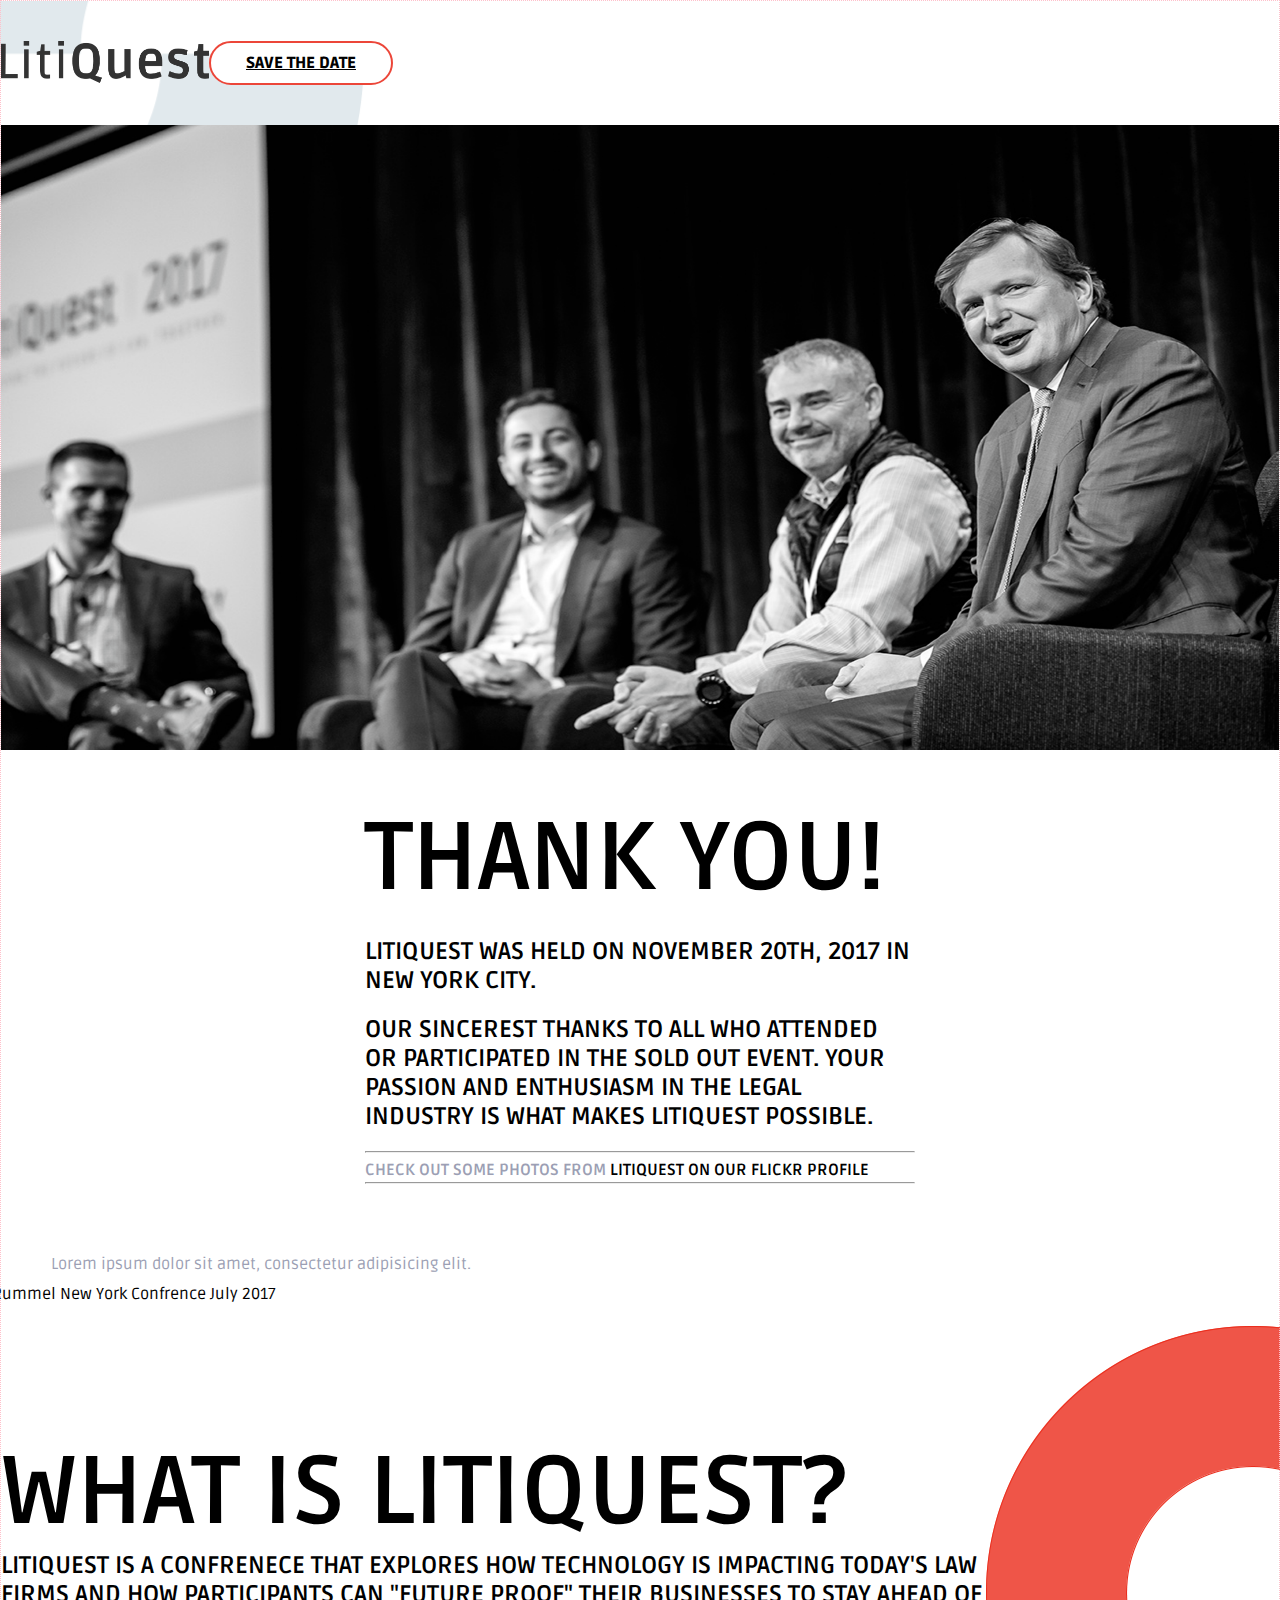
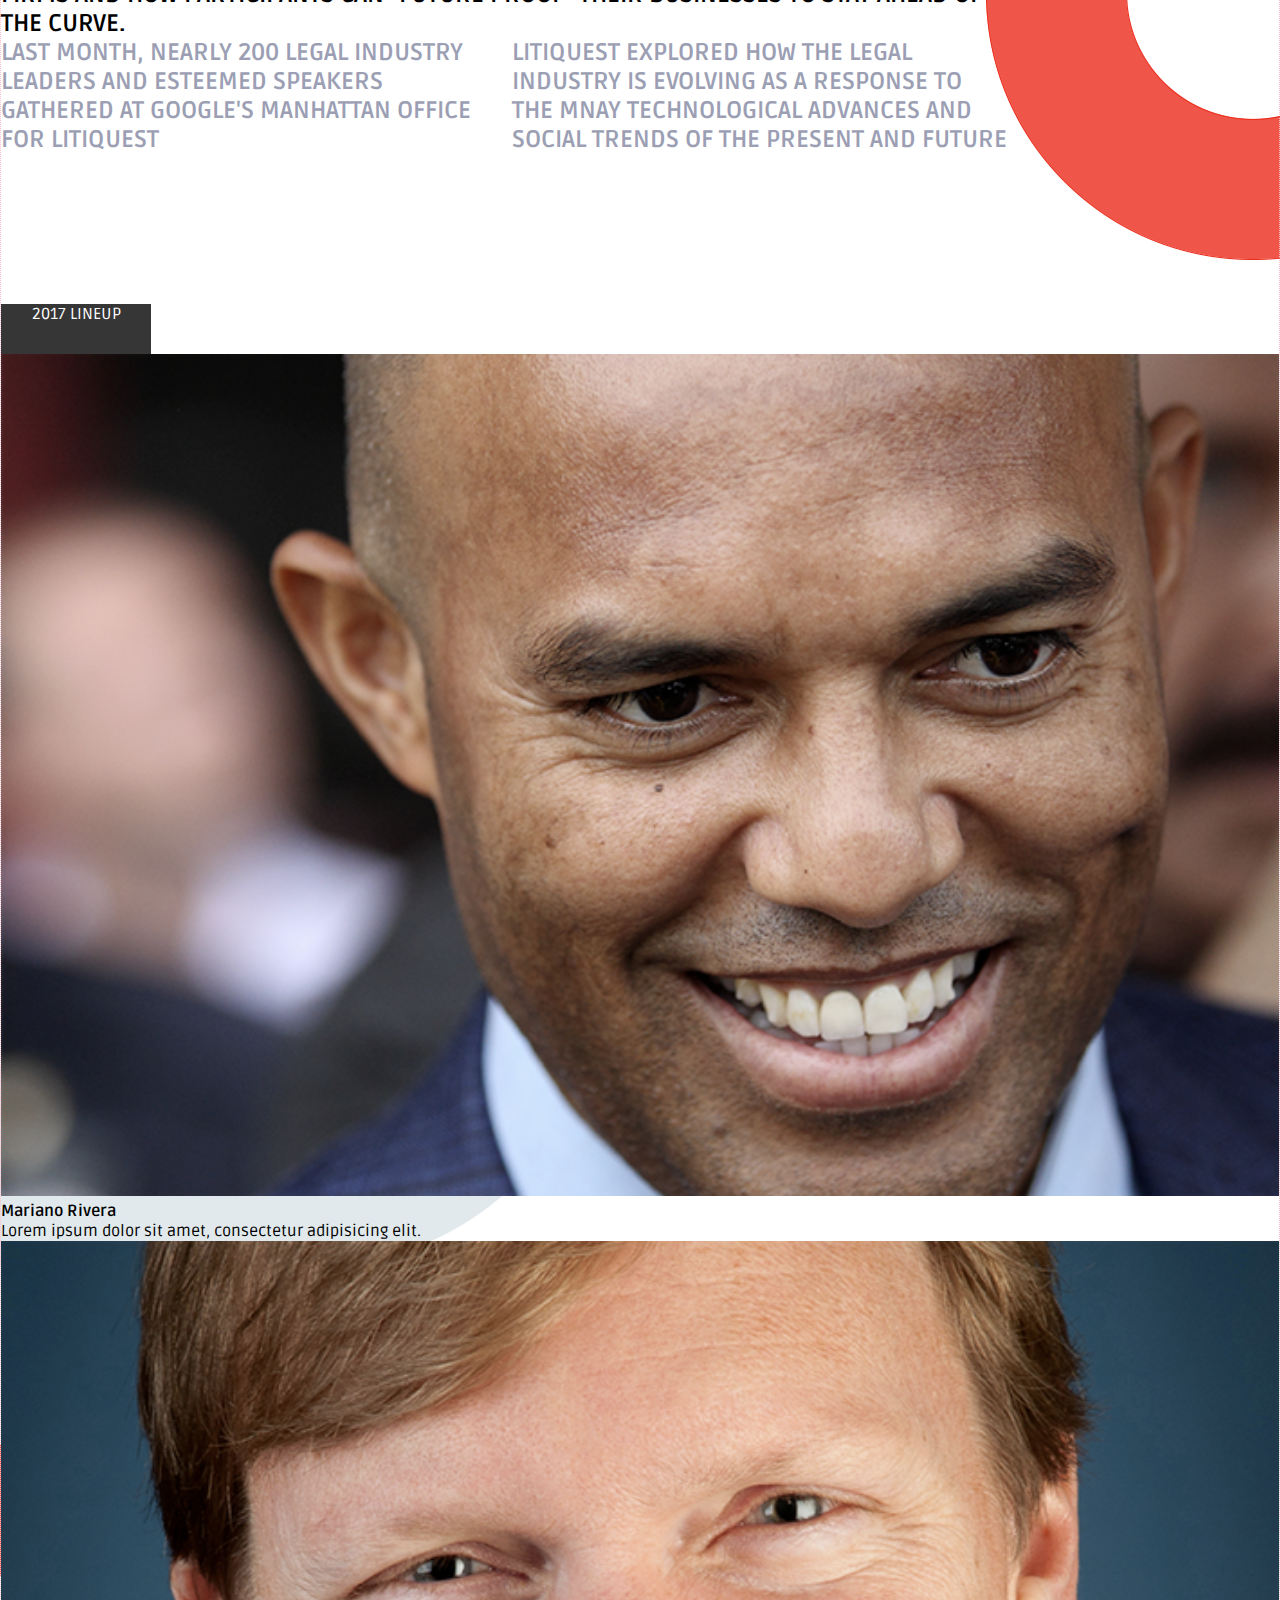
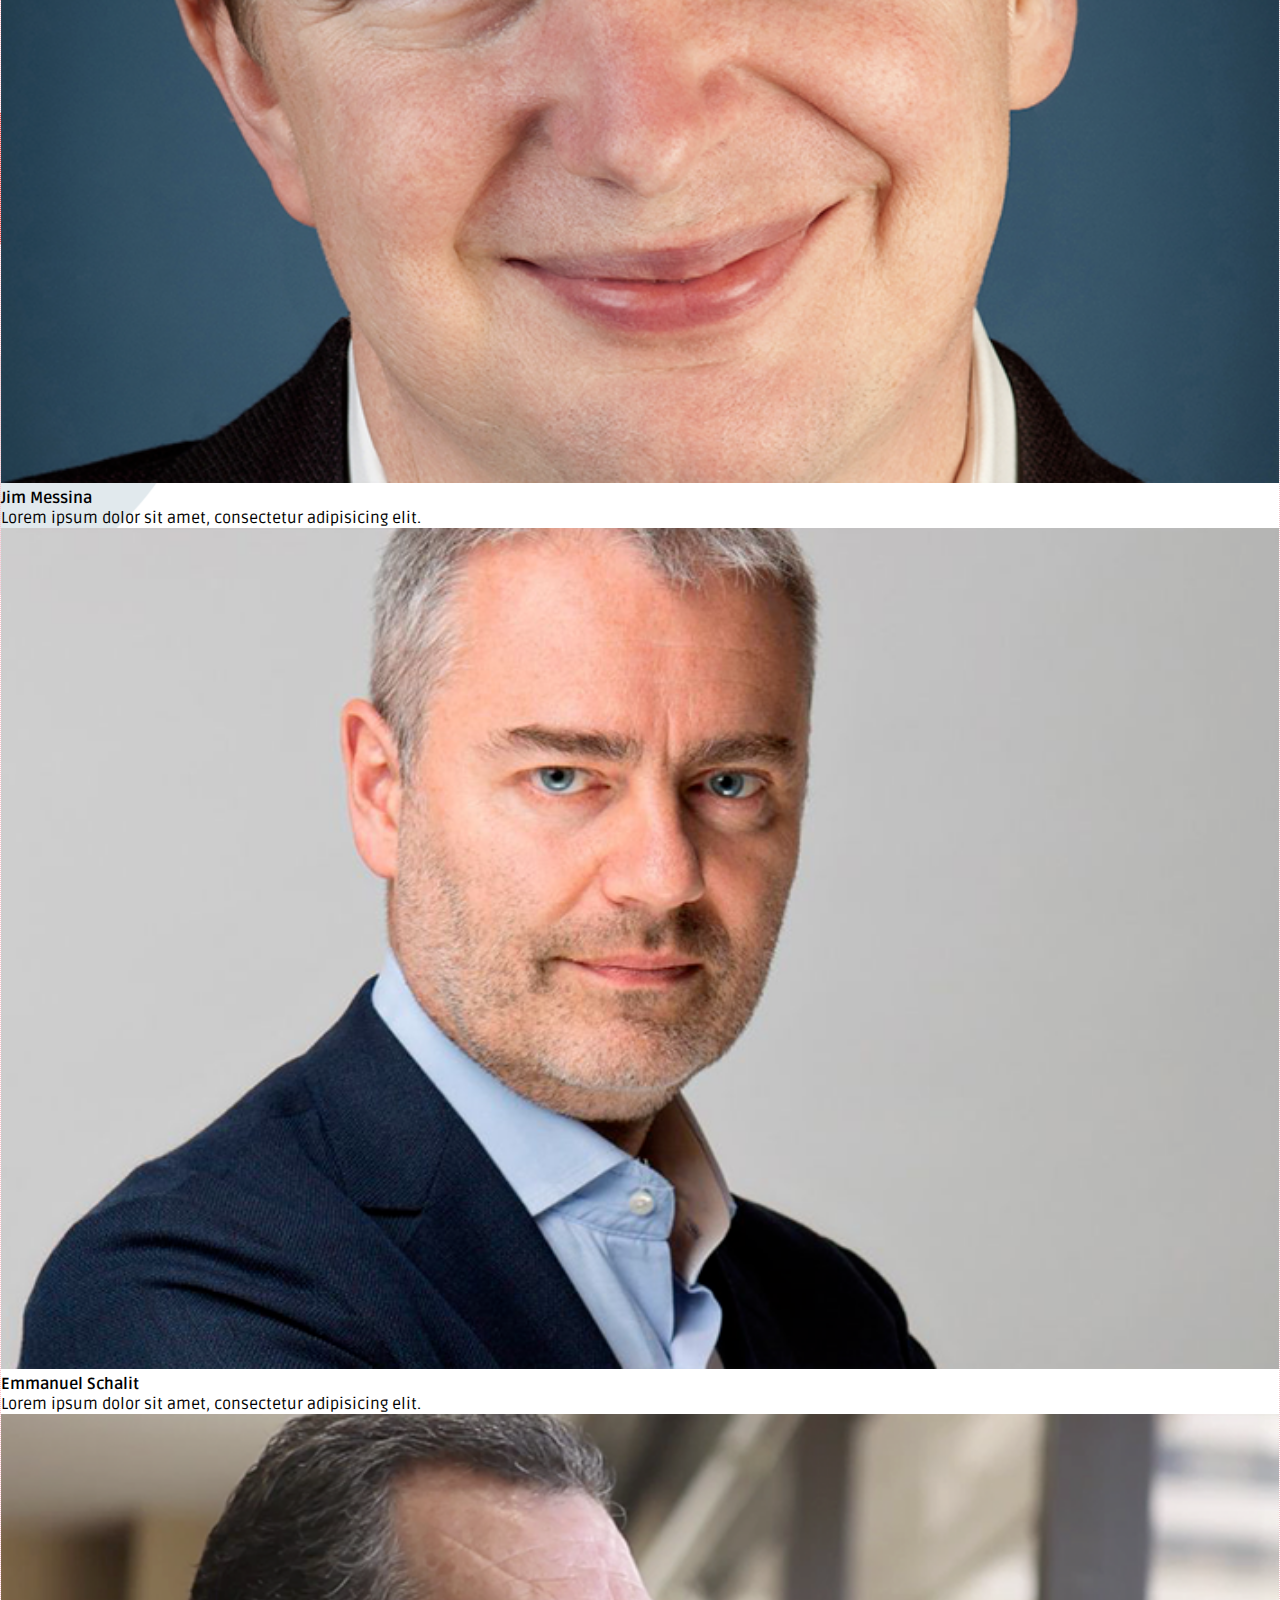
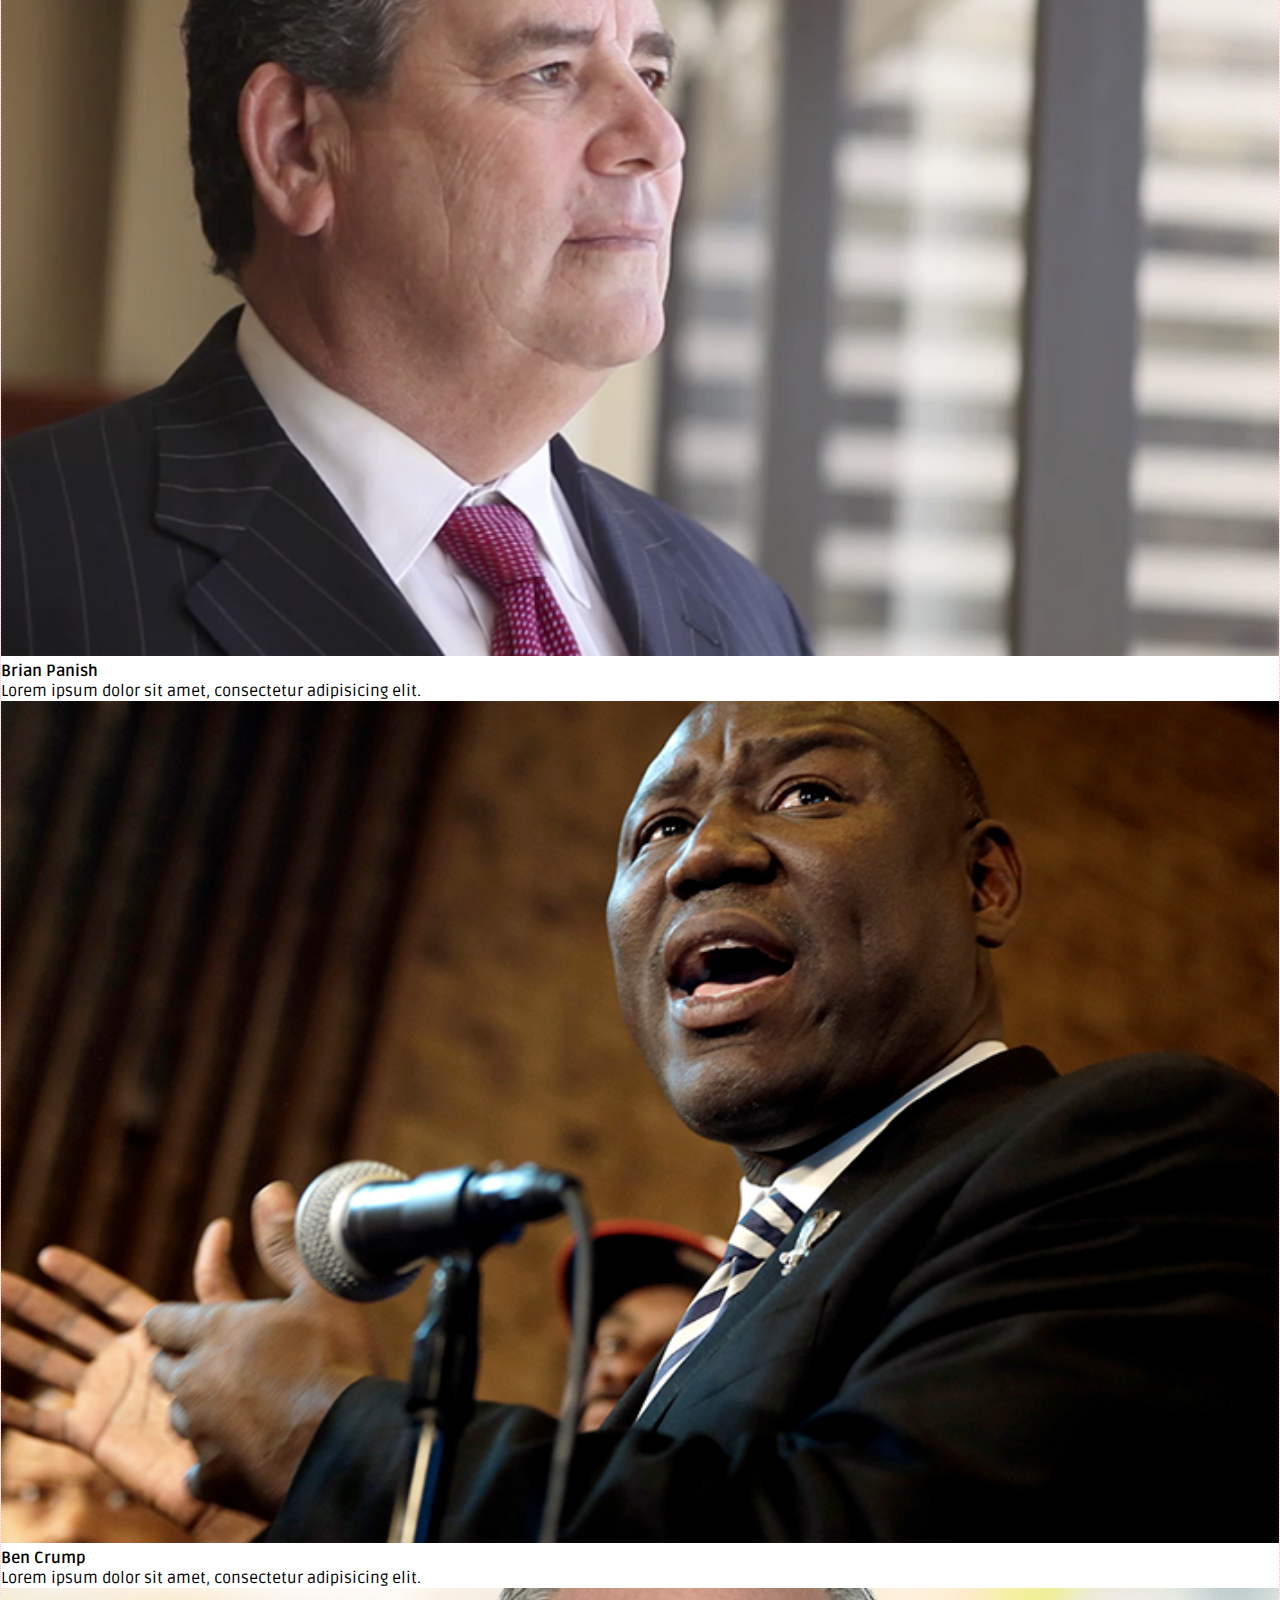
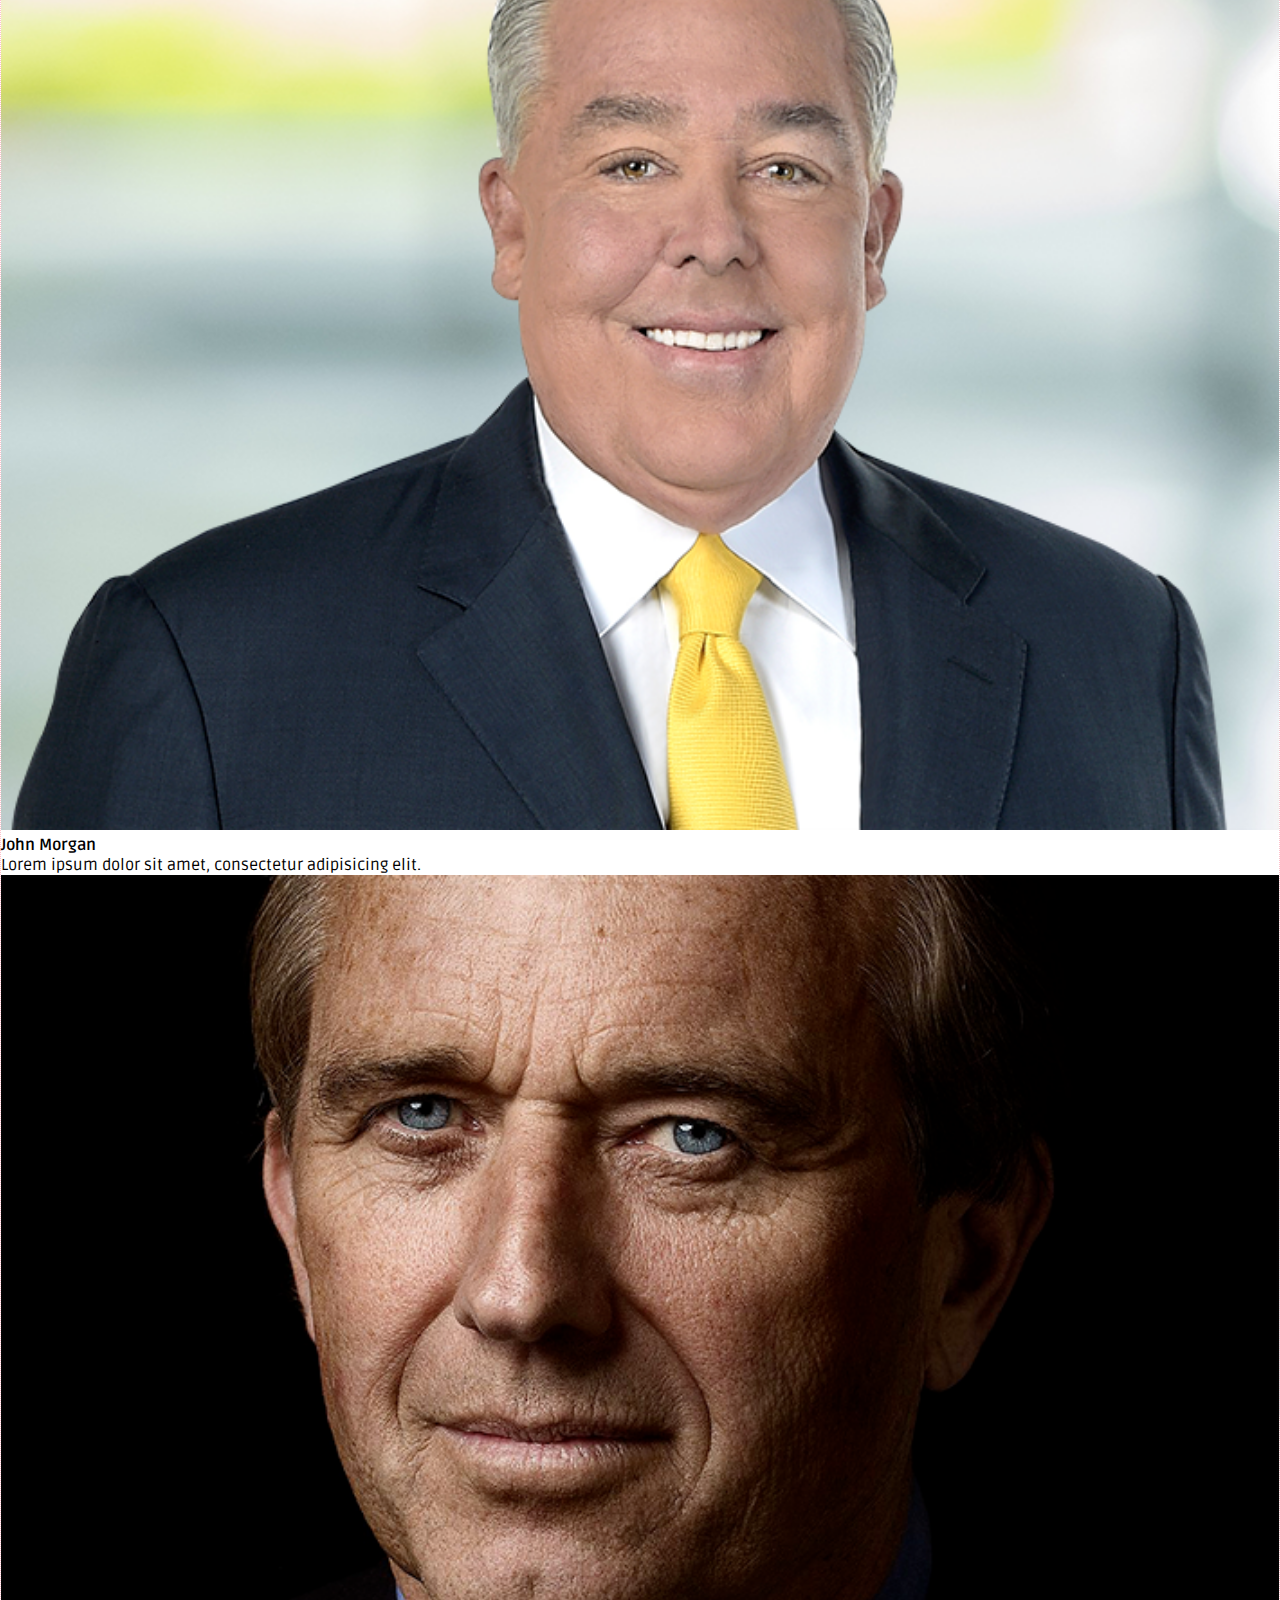
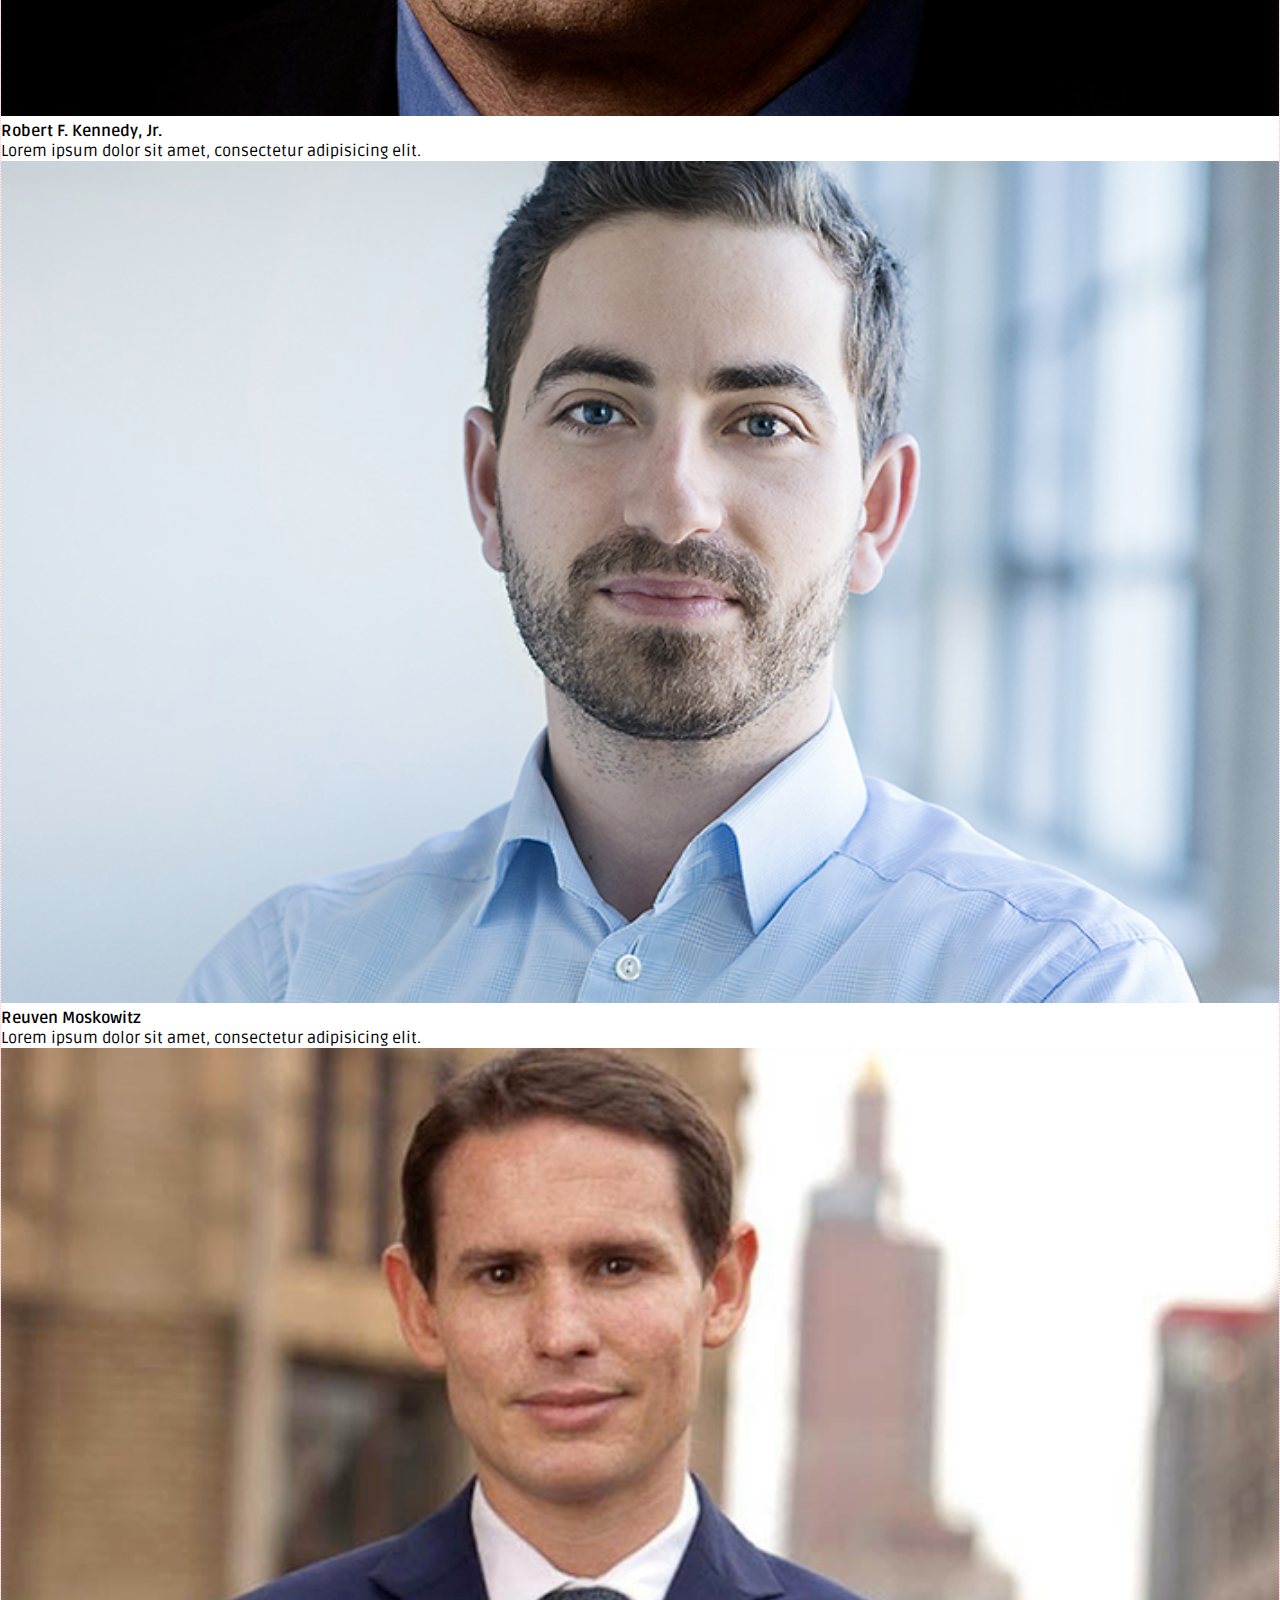
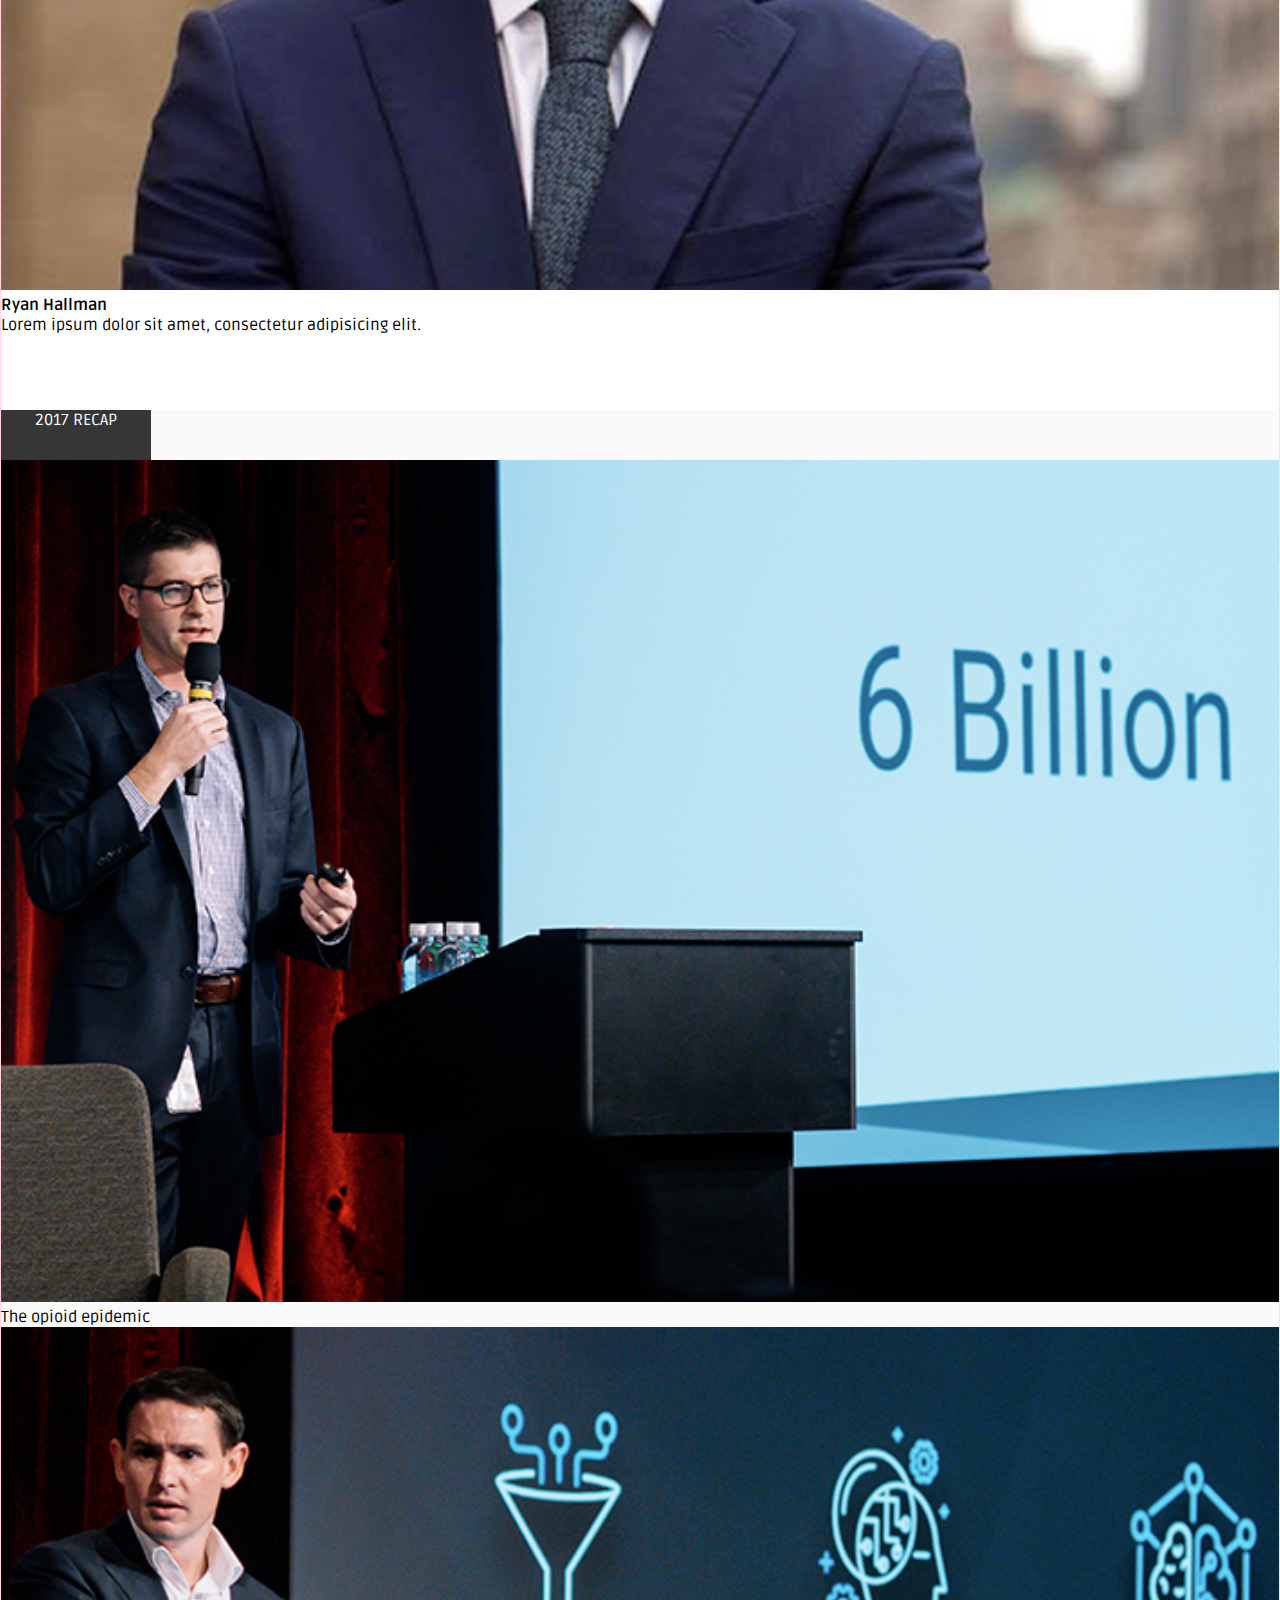
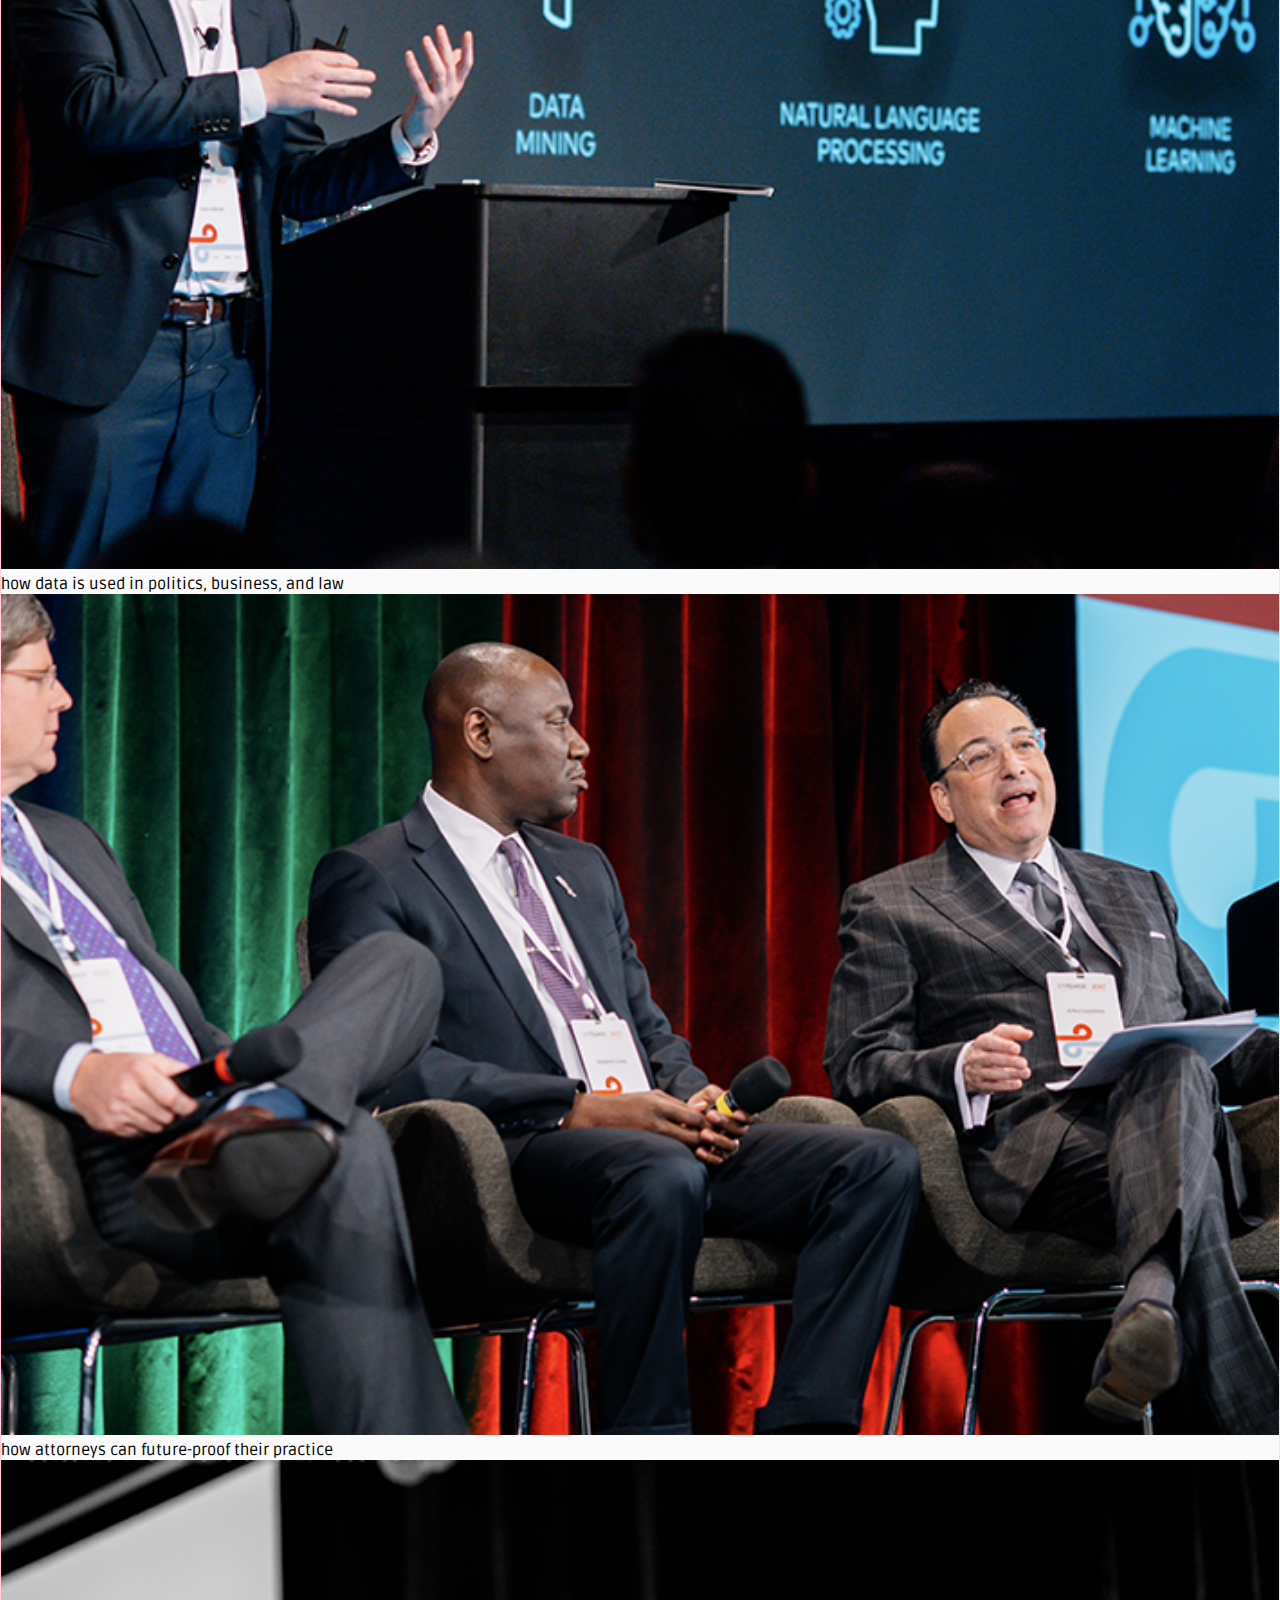
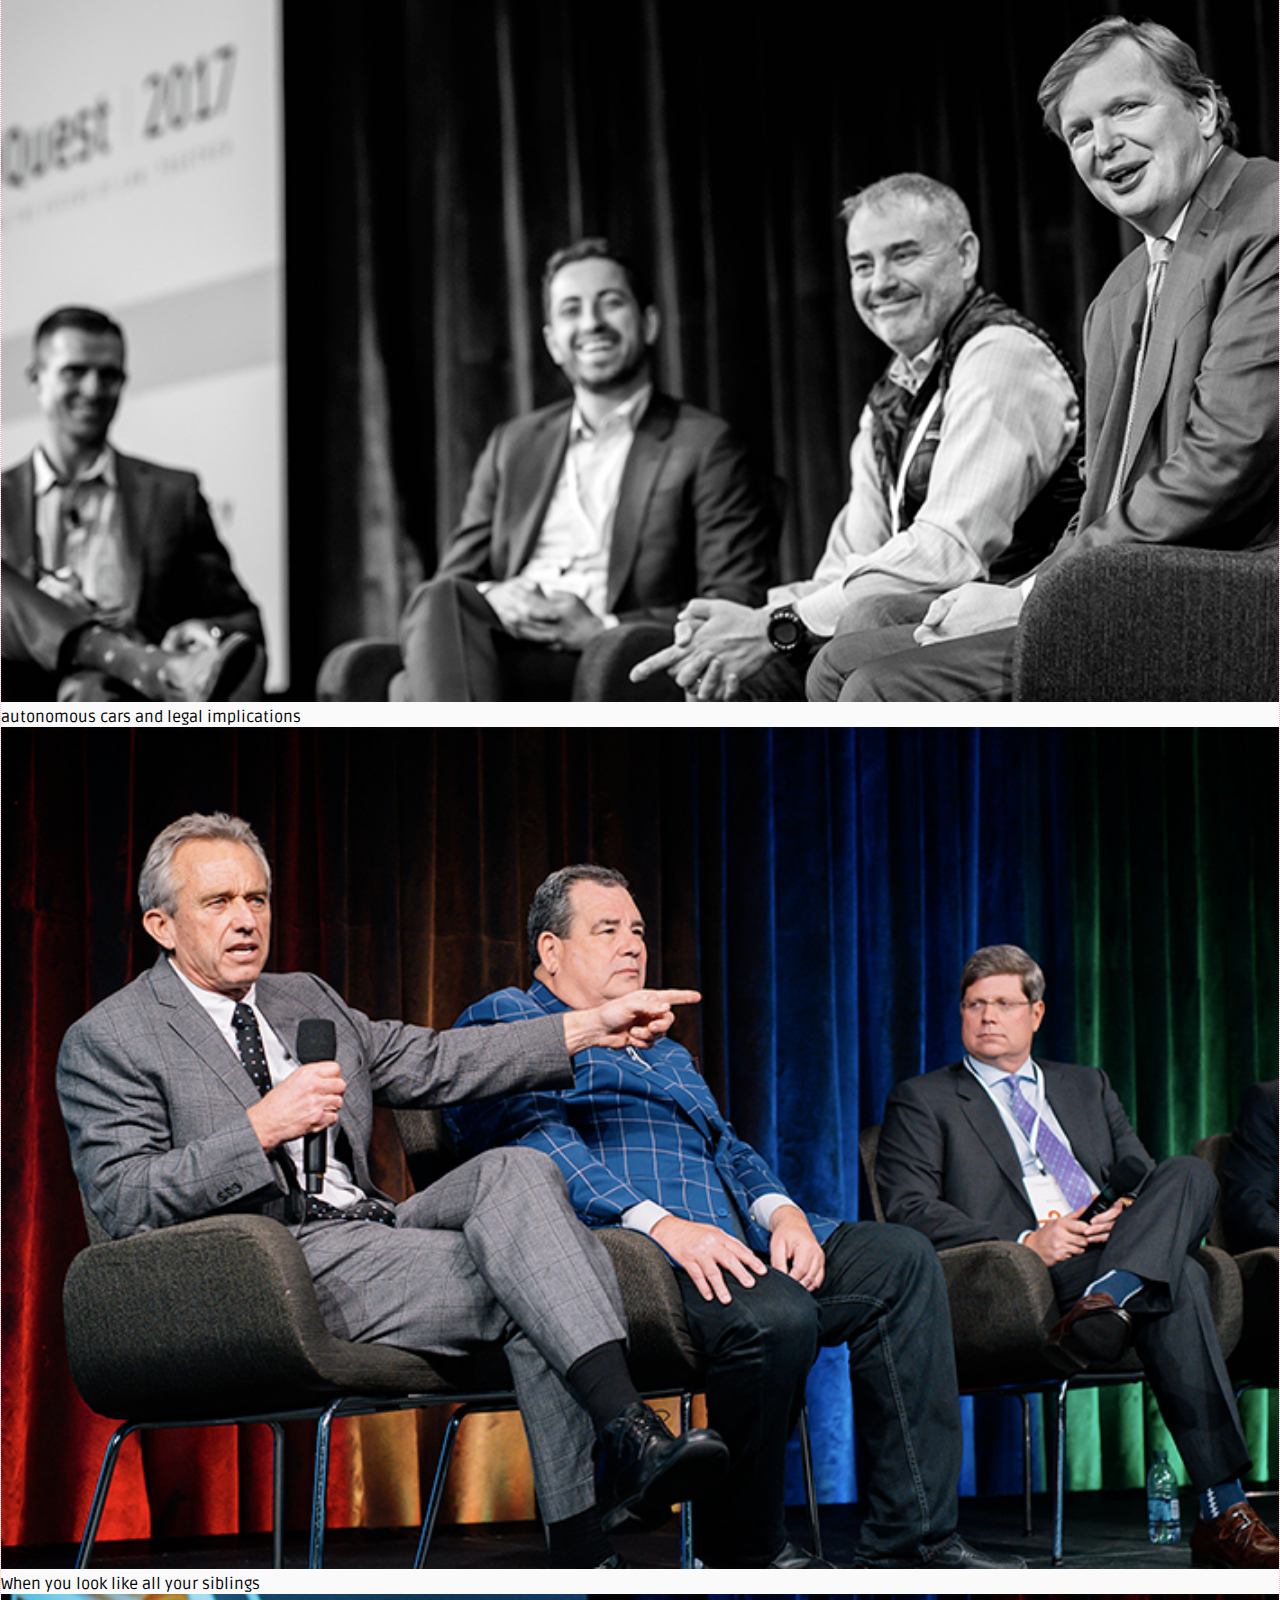
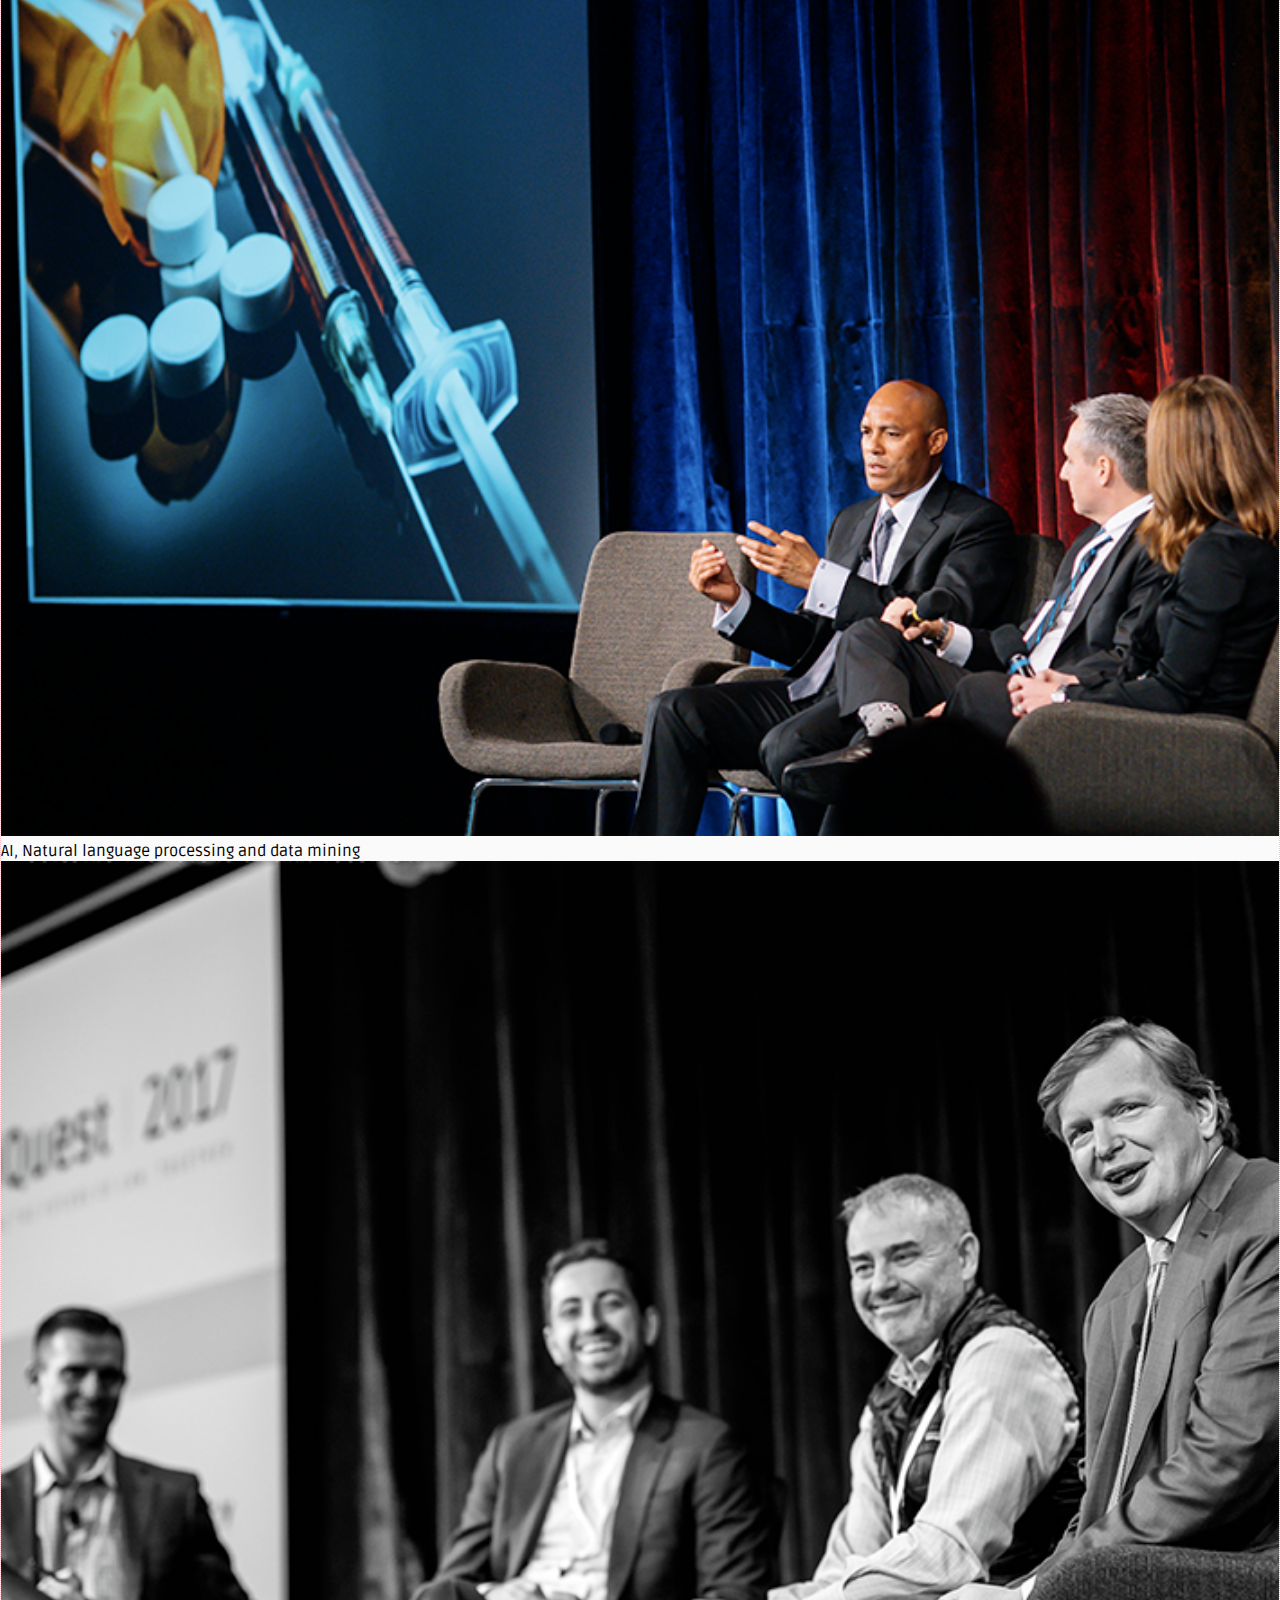
==== commit 0c282c1d: "added bootstrap grid" ====
--- a/index.html
+++ b/index.html
@@ -24,7 +24,7 @@
       <object class="vector" id="red_hero_right" data="assets/vector_sm_hero_cir.svg" type="image/svg+xml"></object>
       <object class="vector" id="circle_outline" data="assets/vector_cir_outline.svg" type="image/svg+xml"></object>
       <!-- WHAT IS VECTORS -->
-
+      <object class="vector" id="what_grey" data="assets/vector_what_grey.svg" type="image/svg+xml"></object>
       <!-- HOSTS VECTORS -->
 
 <!-- HERO -->
@@ -43,7 +43,7 @@
           <p>LitiQuest was held on november 20th, 2017 in New York City.</p>
           <p>Our sincerest thanks to all who attended or participated in the sold out event. Your passion and enthusiasm in the legal industry is what makes LitiQuest possible.</p>
           <hr>
-          <span id="flickr"><span style="color: grey;">Check out some photos from</span> LitiQuest on our flickr profile</span>
+          <span id="flickr"><span style="color: #9c9fb4;">Check out some photos from</span> LitiQuest on our flickr profile</span>
           <!-- Flickr Profile link? -->
           <hr>
         </div>
@@ -59,7 +59,7 @@
 
 
 <!-- WHAT IS LITIQUEST -->
-      <section class="what_is">
+      <section class="what_sec">
 
         <div class="what">
           <h2>WHAT IS LITIQUEST?</h2>
@@ -72,62 +72,62 @@
 
         <div class="title_token">2017 LINEUP</div>
 
-        <div class="grid">
-
-          <div class="tile">
+        <div class="row">
+          <div class="col-sm-4 col-xs-6 tile">
             <img src="assets/mariano_rivera.png" alt="" title"">
             <h4>Mariano Rivera</h4>
             <p>Lorem ipsum dolor sit amet, consectetur adipisicing elit.</p>
           </div>
 
-          <div class="tile">
+          <div class="col-sm-4 col-xs-6 tile">
             <img src="assets/jim_messina.png" alt="" title"">
             <h4>Jim Messina</h4>
             <p>Lorem ipsum dolor sit amet, consectetur adipisicing elit.</p>
           </div>
 
-          <div class="tile">
+          <div class="col-sm-4 col-xs-6 tile">
             <img src="assets/emmanuel_schalit.png" alt="" title"">
             <h4>Emmanuel Schalit</h4>
             <p>Lorem ipsum dolor sit amet, consectetur adipisicing elit.</p>
           </div>
-
-          <div class="tile">
+        </div>
+        <div class="row">
+          <div class="col-md-4 col-xs-6 tile">
             <img src="assets/brian_panish.png" alt="" title"">
             <h4>Brian Panish</h4>
             <p>Lorem ipsum dolor sit amet, consectetur adipisicing elit.</p>
           </div>
 
-          <div class="tile">
+          <div class="col-md-4 col-xs-6 tile">
             <img src="assets/ben_crump.png" alt="" title"">
             <h4>Ben Crump</h4>
             <p>Lorem ipsum dolor sit amet, consectetur adipisicing elit.</p>
           </div>
 
-          <div class="tile">
+          <div class="col-md-4 col-xs-6 tile">
             <img src="assets/john_morgan.png" alt="" title"">
             <h4>John Morgan</h4>
             <p>Lorem ipsum dolor sit amet, consectetur adipisicing elit.</p>
           </div>
-
-          <div class="tile">
+        </div>
+        <div class="row">
+          <div class="col-md-4 col-xs-6 tile">
             <img src="assets/robert_f_kennedy_jr.png" alt="" title"">
             <h4>Robert F. Kennedy, Jr.</h4>
             <p>Lorem ipsum dolor sit amet, consectetur adipisicing elit.</p>
           </div>
 
-          <div class="tile">
+          <div class="col-md-4 col-xs-6 tile">
             <img src="assets/reuven_moskowitz.png" alt="" title"">
             <h4>Reuven Moskowitz</h4>
             <p>Lorem ipsum dolor sit amet, consectetur adipisicing elit.</p>
           </div>
 
-          <div class="tile">
+          <div class="col-md-4 col-xs-6 tile">
             <img src="assets/ryan_hallman.png" alt="" title"">
             <h4>Ryan Hallman</h4>
             <p>Lorem ipsum dolor sit amet, consectetur adipisicing elit.</p>
           </div>
-
         </div>
 
       </section>
@@ -137,53 +137,53 @@
       <section class="recap">
         <div class="title_token">2017 RECAP</div>
 
-        <div class="grid">
-
-          <div class='tile'>
+        <div class="row">
+          <div class='col-md-4 col-xs-6 tile'>
             <img src="assets/vid_1.png" alt="" title"">
             <p class="vid_title">The opioid epidemic</p>
           </div>
 
-          <div class='tile'>
+          <div class='col-md-4 col-xs-6 tile'>
             <img src="assets/vid_2.png" alt="" title"">
             <p class="vid_title">how data is used in politics, business, and law</p>
           </div>
 
-          <div class='tile'>
+          <div class='col-md-4 col-xs-6 tile'>
             <img src="assets/vid_3.png" alt="" title"">
             <p class="vid_title">how attorneys can future-proof their practice</p>
           </div>
-
-          <div class='tile'>
+        </div>
+        <div class="row">
+          <div class='col-md-4 col-xs-6 tile'>
             <img src="assets/vid_4.png" alt="" title"">
             <p class="vid_title">autonomous cars and legal implications</p>
           </div>
 
-          <div class='tile'>
+          <div class='col-md-4 col-xs-6 tile'>
             <img src="assets/vid_5.png" alt="" title"">
             <p class="vid_title">When you look like all your siblings</p>
           </div>
 
-          <div class='tile'>
+          <div class='col-md-4 col-xs-6 tile'>
             <img src="assets/vid_6.png" alt="" title"">
             <p class="vid_title">AI, Natural language processing and data mining</p>
           </div>
-
-          <div class='tile'>
+        </div>
+        <div class="row">
+          <div class='col-md-4 col-xs-6 tile'>
             <img src="assets/vid_7.png" alt="" title"">
             <p class="vid_title">Dogs - objects or corporations?</p>
           </div>
 
-          <div class='tile'>
+          <div class='col-md-4 col-xs-6 tile'>
             <img src="assets/vid_8.png" alt="" title"">
             <p class="vid_title">Feeding pets human food - crisis in data management</p>
           </div>
 
-          <div class='tile'>
+          <div class='col-md-4 col-xs-6 tile'>
             <img src="assets/vid_9.png" alt="" title"">
             <p class="vid_title">When you watch Law & Order</p>
           </div>
-
         </div>
 
       </section>
@@ -193,10 +193,10 @@
       <section class="hosts">
         <div class="title_token">OUR HOSTS</div>
         <div>THANK YOU FOR OUR LITIQUEST 2017 HOSTS</div>
-        <div>
-          <object data="assets/morgan.svg" type="image/svg+xml"></object>
-          <object data="assets/google.svg" type="image/svg+xml"></object>
-          <object data="assets/litify.svg" type="image/svg+xml"></object>
+        <div class="row">
+          <object class="col-md-3 col-xs-10" data="assets/morgan.svg" type="image/svg+xml"></object>
+          <object class="col-md-3 col-xs-10" data="assets/google.svg" type="image/svg+xml"></object>
+          <object class="col-md-3 col-xs-10" data="assets/litify.svg" type="image/svg+xml"></object>
         </div>
 
       </section>
--- a/styles.css
+++ b/styles.css
@@ -37,34 +37,38 @@
 
 #red_hero_left {
   top: 16%;
+  left: -5%
 }
 
 #red_hero_right {
   top: 7%;
-  right: -8%;
+  right: -5%;
 }
 
 #circle_outline {
   top: 7%;
-  right: -8%;
+  right: -5%;
   z-index: 2;
 }
 
 #grey_hero_p {
   top: 12%;
+  left: -5%;
   z-index: -2;
 }
 
 #grey_hero_top {
-  left: -8%;
-}
-
-
-
-.grid {
-  display: flex;
-  flex-wrap: wrap;
-}
+  left: -5%;
+}
+
+#what_grey {
+  top: 39%;
+  right: -5%;
+}
+
+
+
+
 
 .title_token {
   background-color: #363636;
@@ -98,6 +102,10 @@
   font-weight: 900;
   background-color: #fff;
   color: #000;
+  -webkit-transition: all .5s  ease-out;
+  -moz-transition: all .5s ease-out;
+  -o-transition: all .5s ease-out;
+  transition: all .5s ease-out;
 }
 
 #save_btn:hover {
@@ -105,10 +113,6 @@
   background-color: #ec4639;
   color: #fff;
 }
-
-
-
-
 
 #video_placeholder {
   background-color: #9ca0b4;
@@ -145,30 +149,52 @@
 }
 
 .slider img {
-  max-width: 1300px;
+  display: flex;
+  justify-content: center;
+  align-self: center;
+  width: 110%;
   height: auto;
 }
 
 #tag_line {
   margin-top: -50px;
   margin-left: 50px;
-  color: grey;
+  color: #9c9fb4;
 }
 
 
 
 /* WHAT IS LITIQUEST SYTLES */
+.what_sec {
+  margin-bottom: 75px;
+}
 
 .what {
-  margin: 150px auto;
-}
-
-.tile {
-  margin: 20px 10px;
-  flex-basis: 30%;
-  height: 350px;
-  width: 350px;
-}
+  width: 80%;
+  margin: 150px 0;
+  text-transform: uppercase;
+  font-weight: bold;
+  font-size: 24px;
+}
+
+.what h2 {
+  font-size: 4em;
+  font-weight: 700;
+}
+
+.facts {
+  display: flex;
+  flex-direction: row;
+  color: #9c9fb4;
+}
+
+.facts > p {
+  margin-right: 15px;
+  width: 50%;
+}
+
+
+/* PEOPLE TILE STYLES*/
 
 .tile > img {
   background-color: #9ca0b4;
@@ -188,8 +214,6 @@
   min-height: 675px;
   width: 100%;
 }
-
-
 
 
 /* FOOTER STYLES */
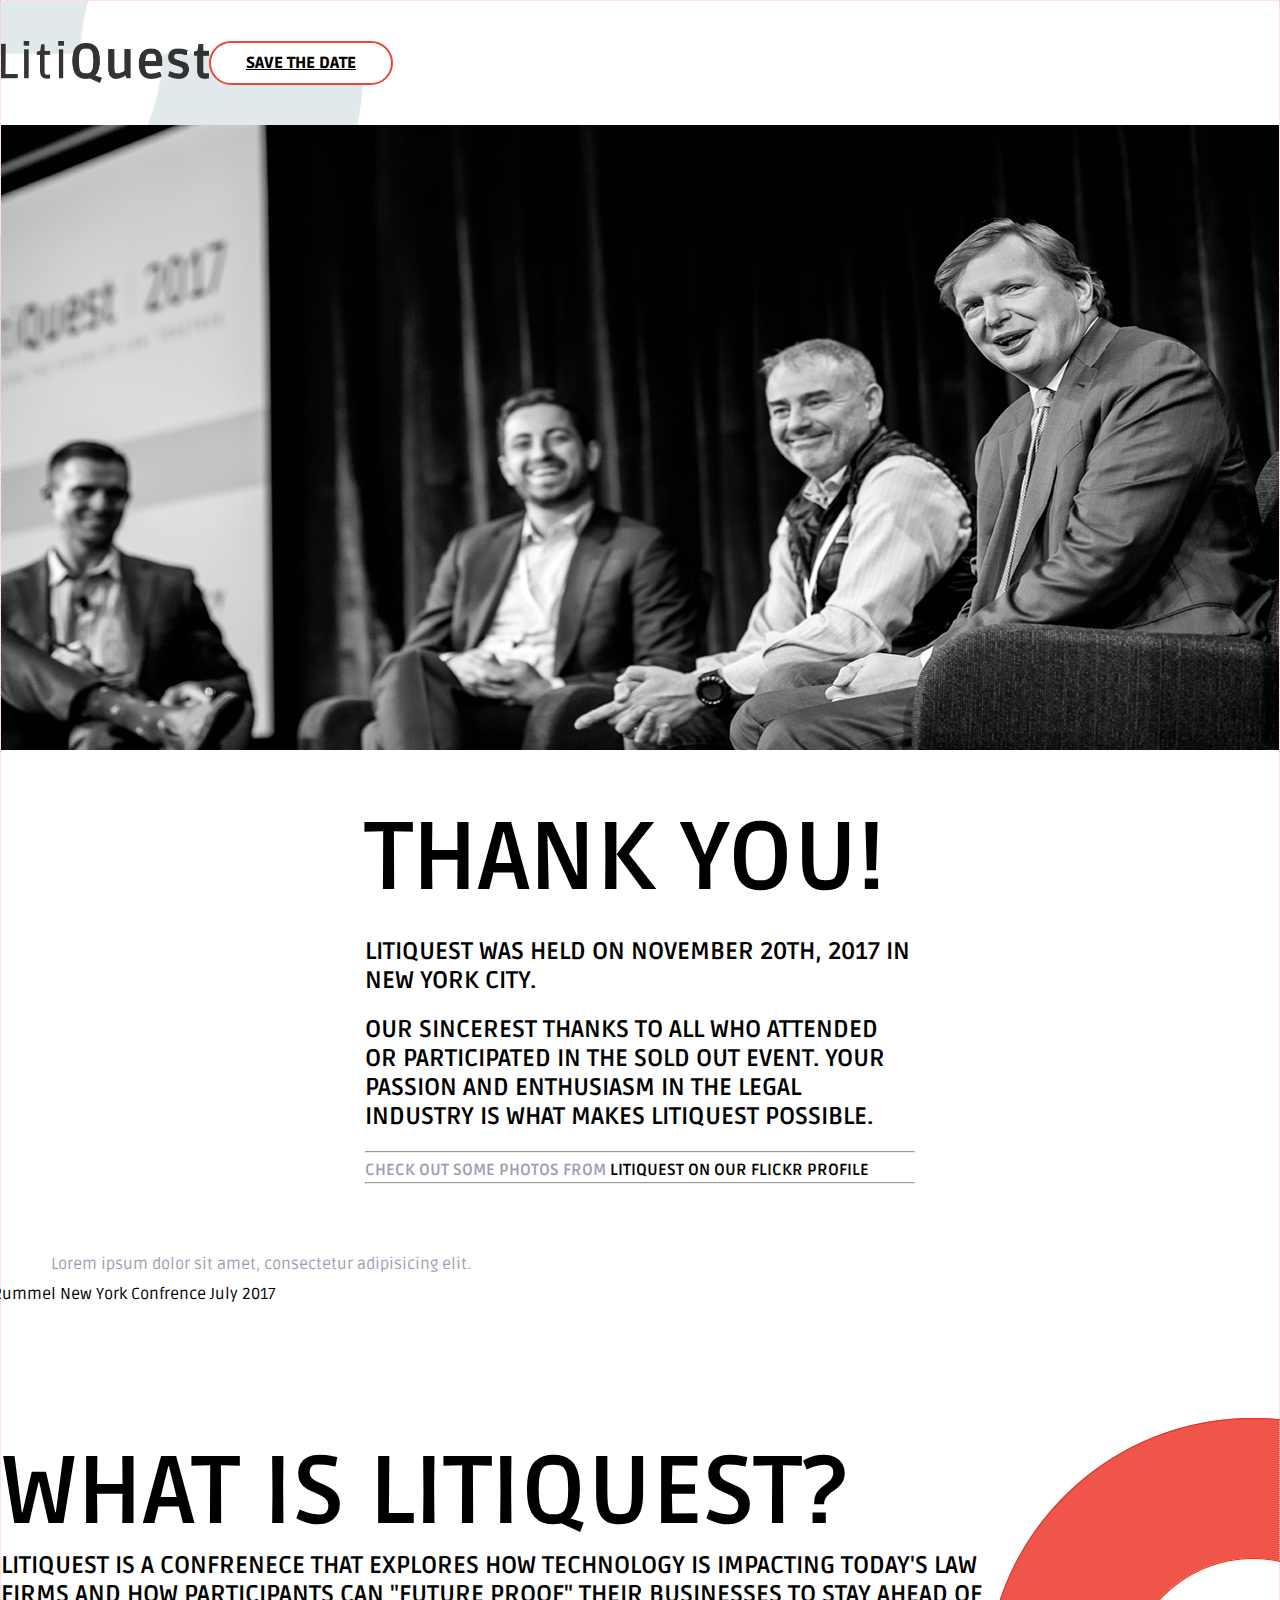
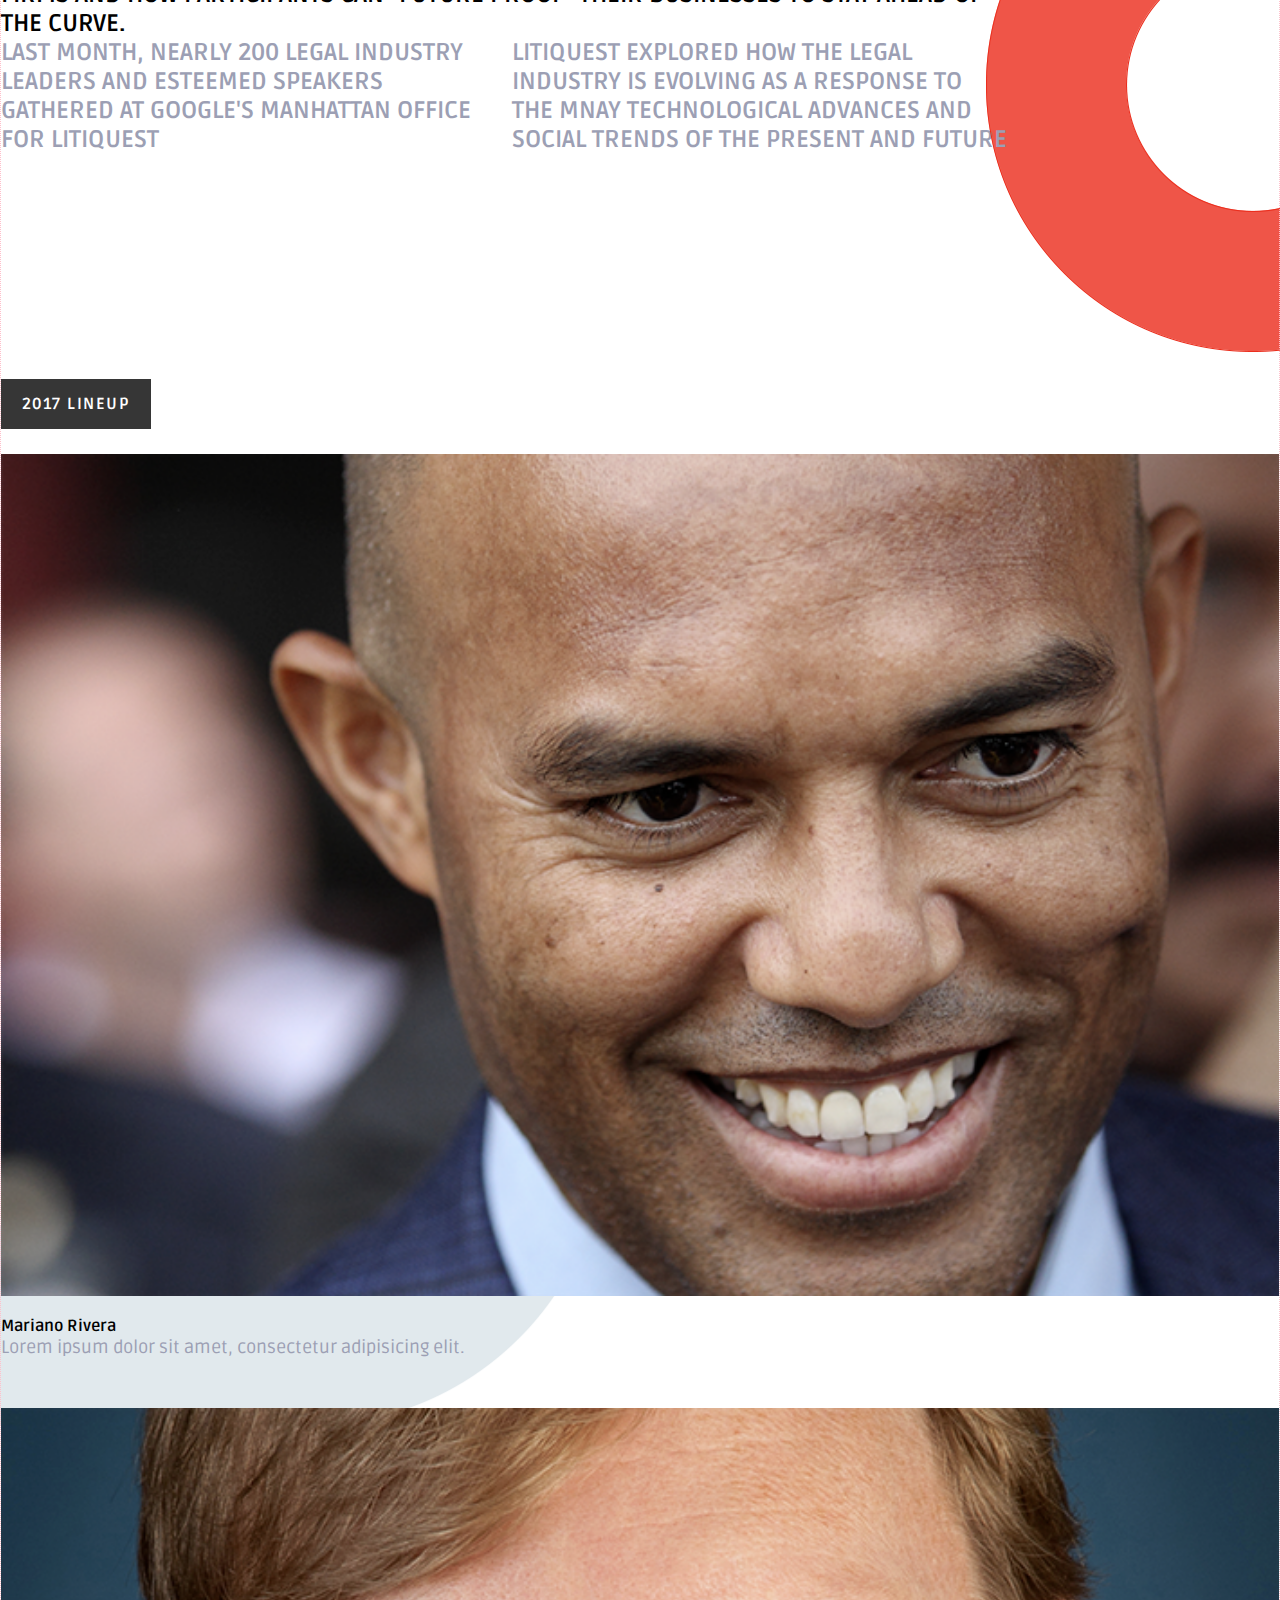
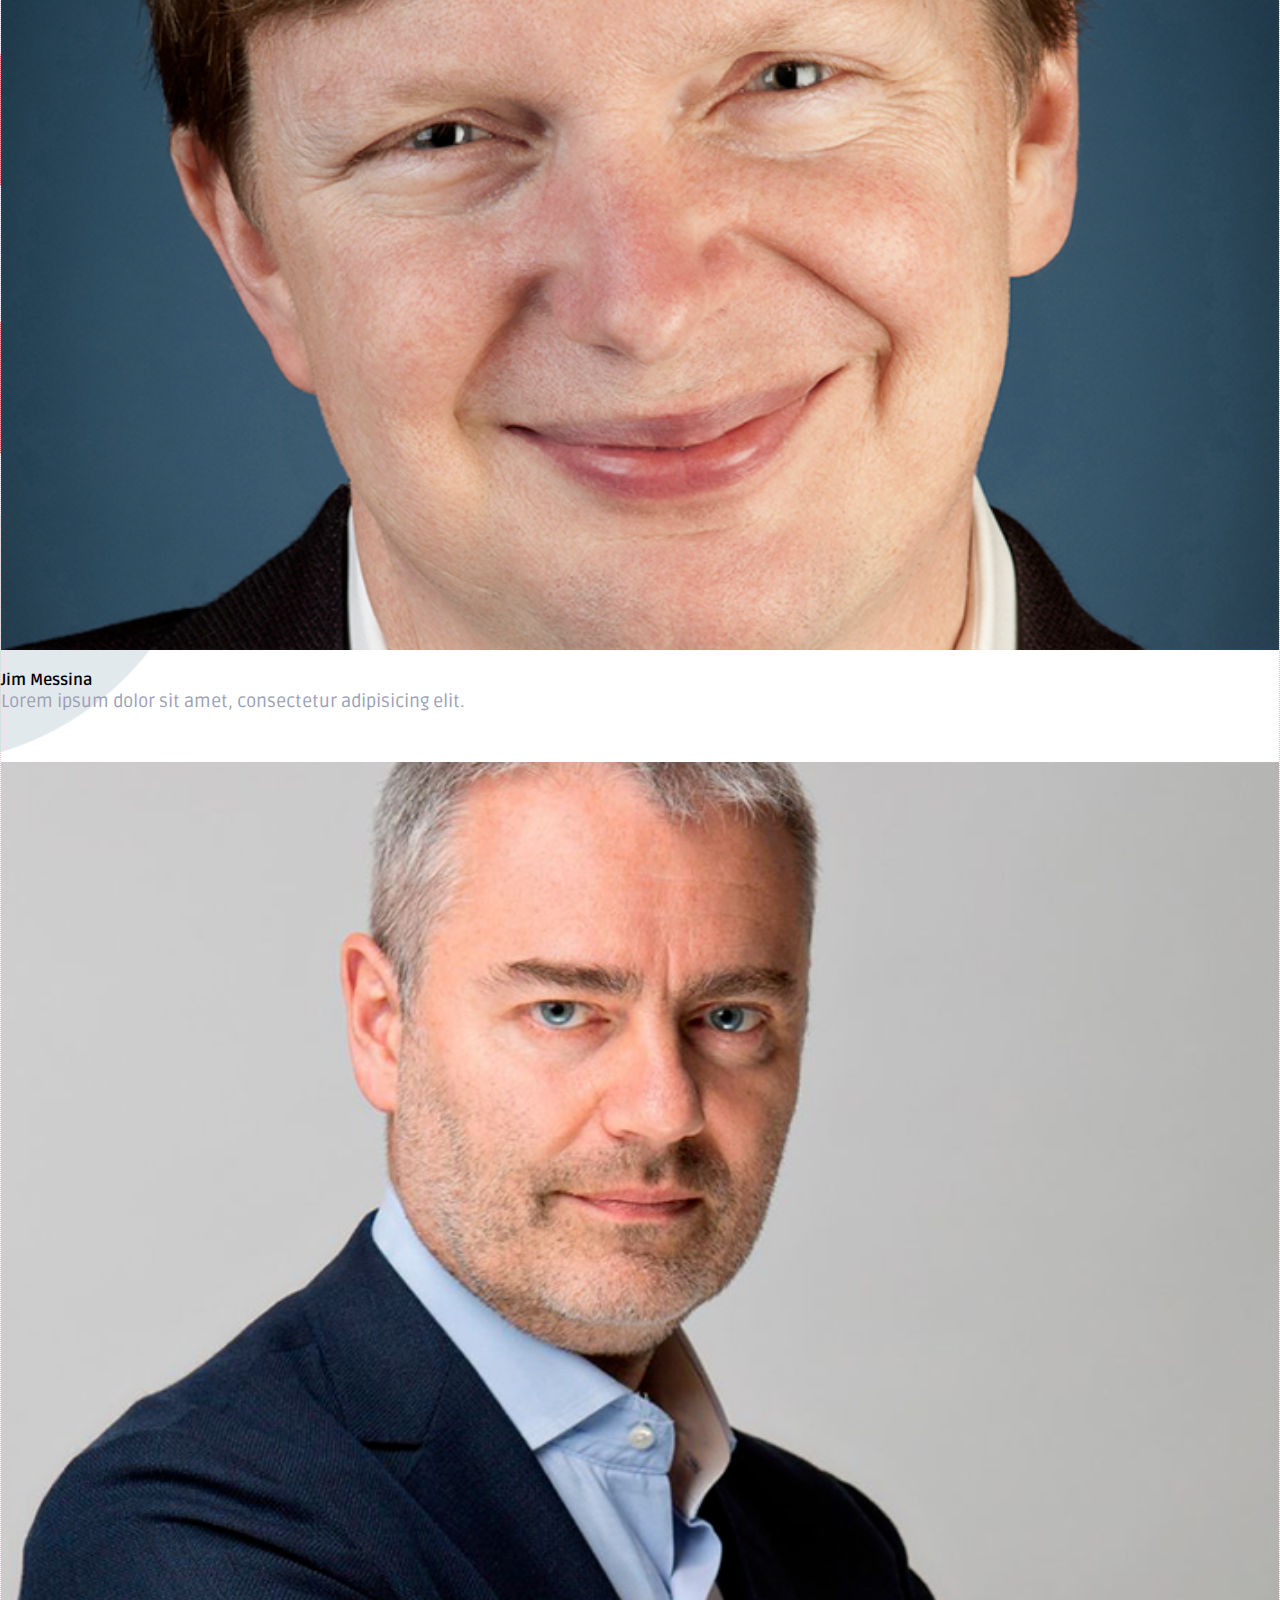
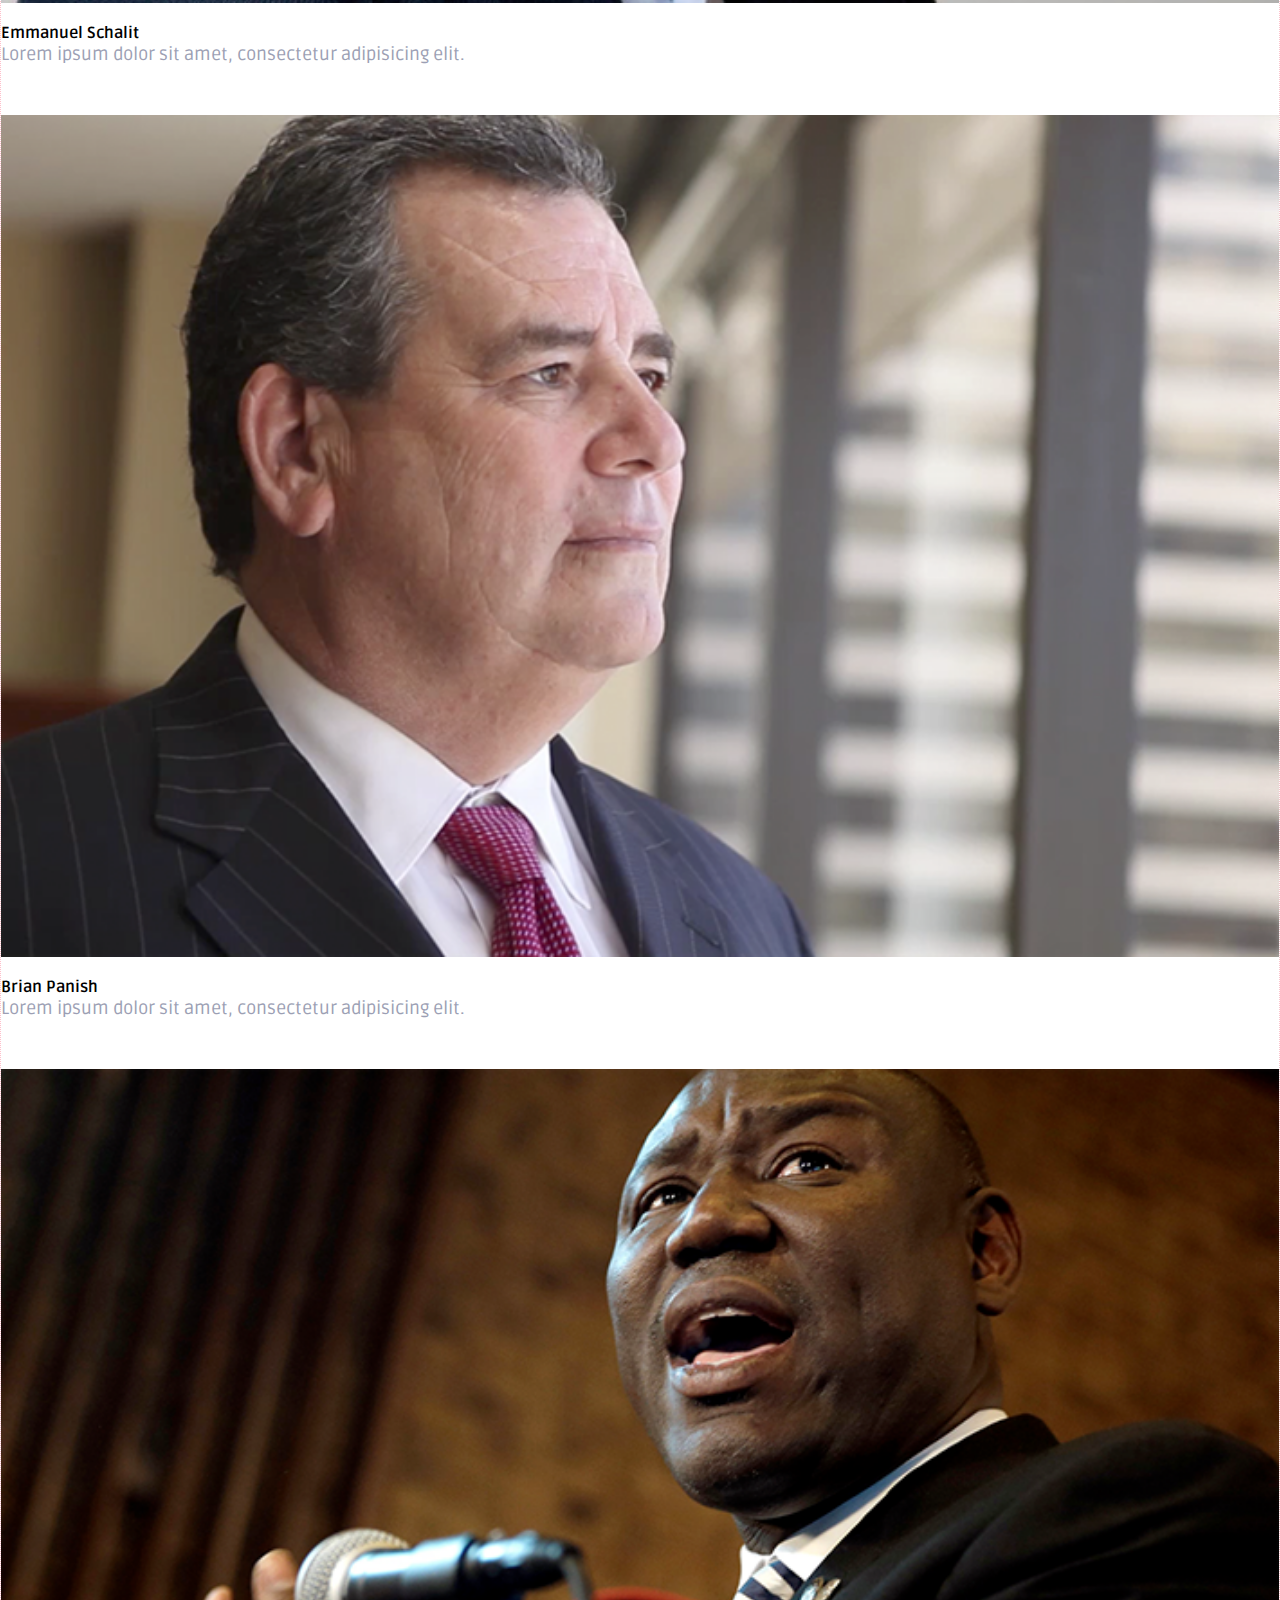
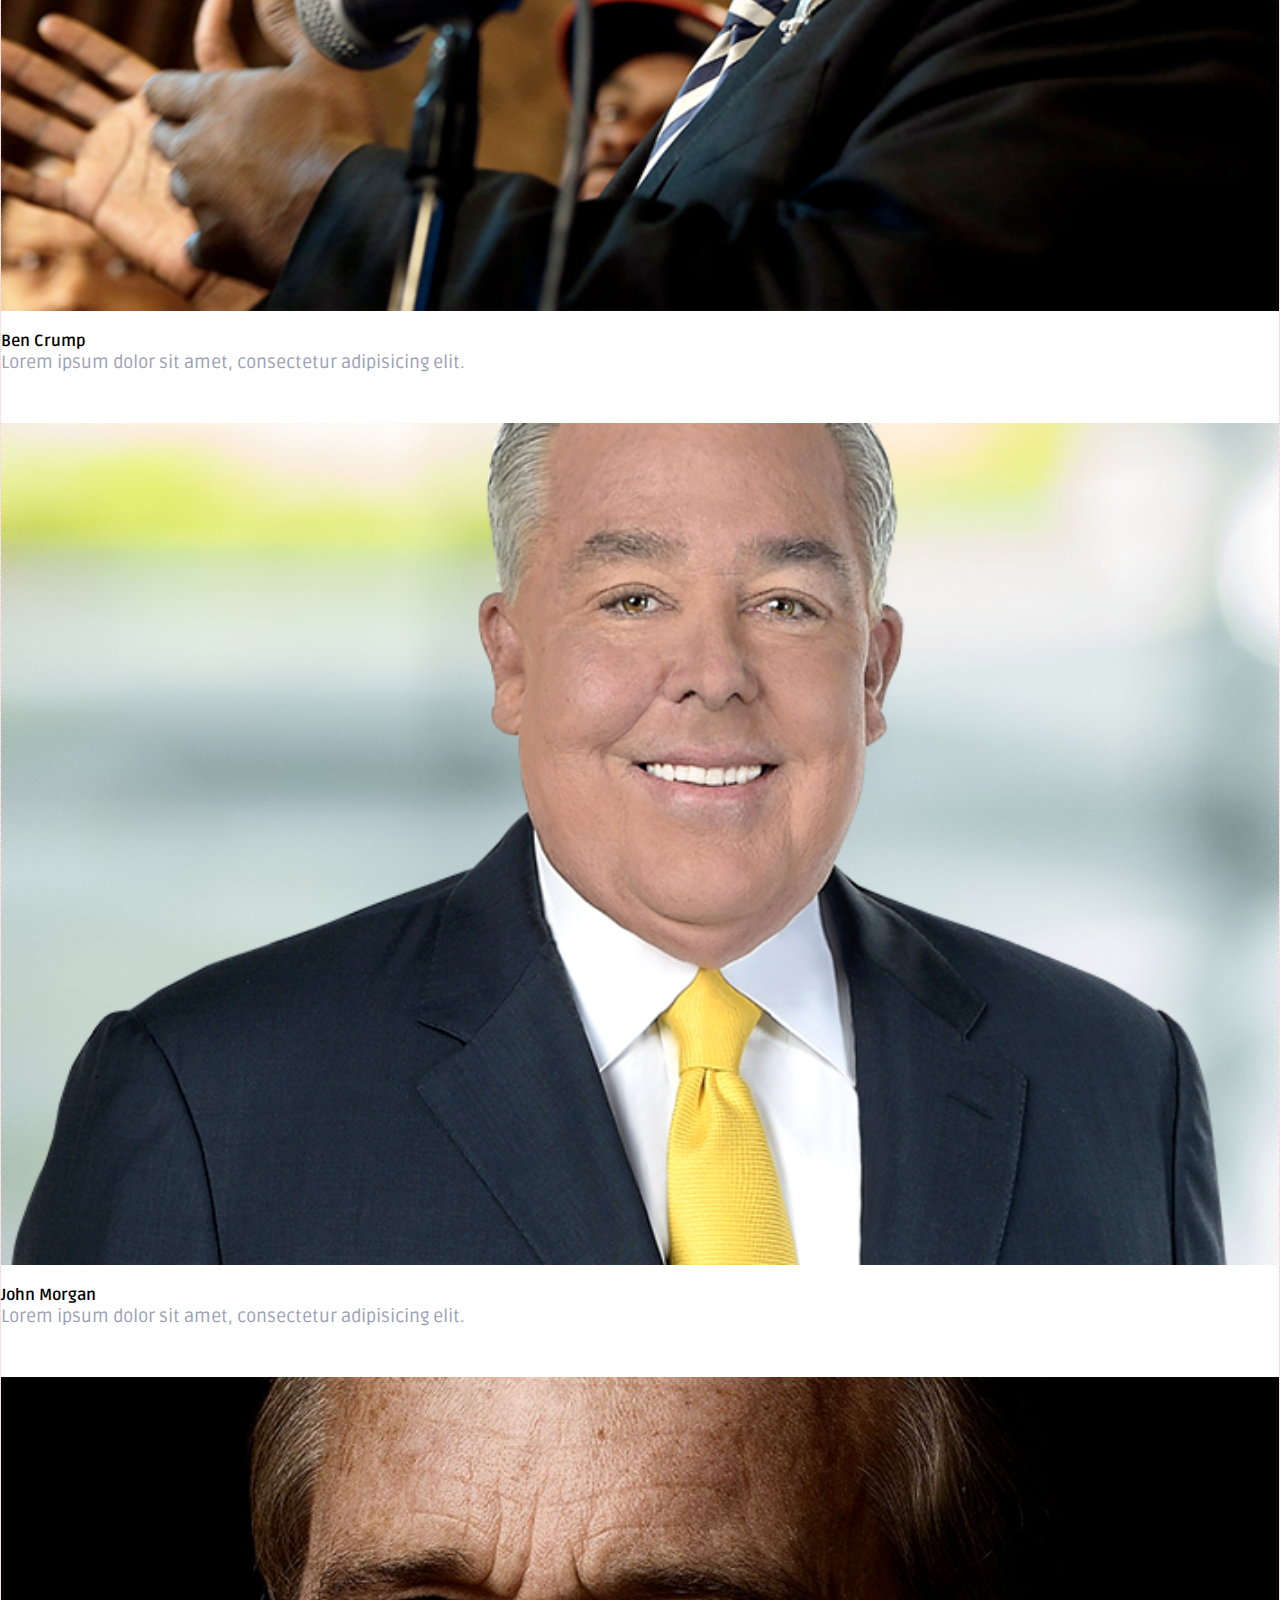
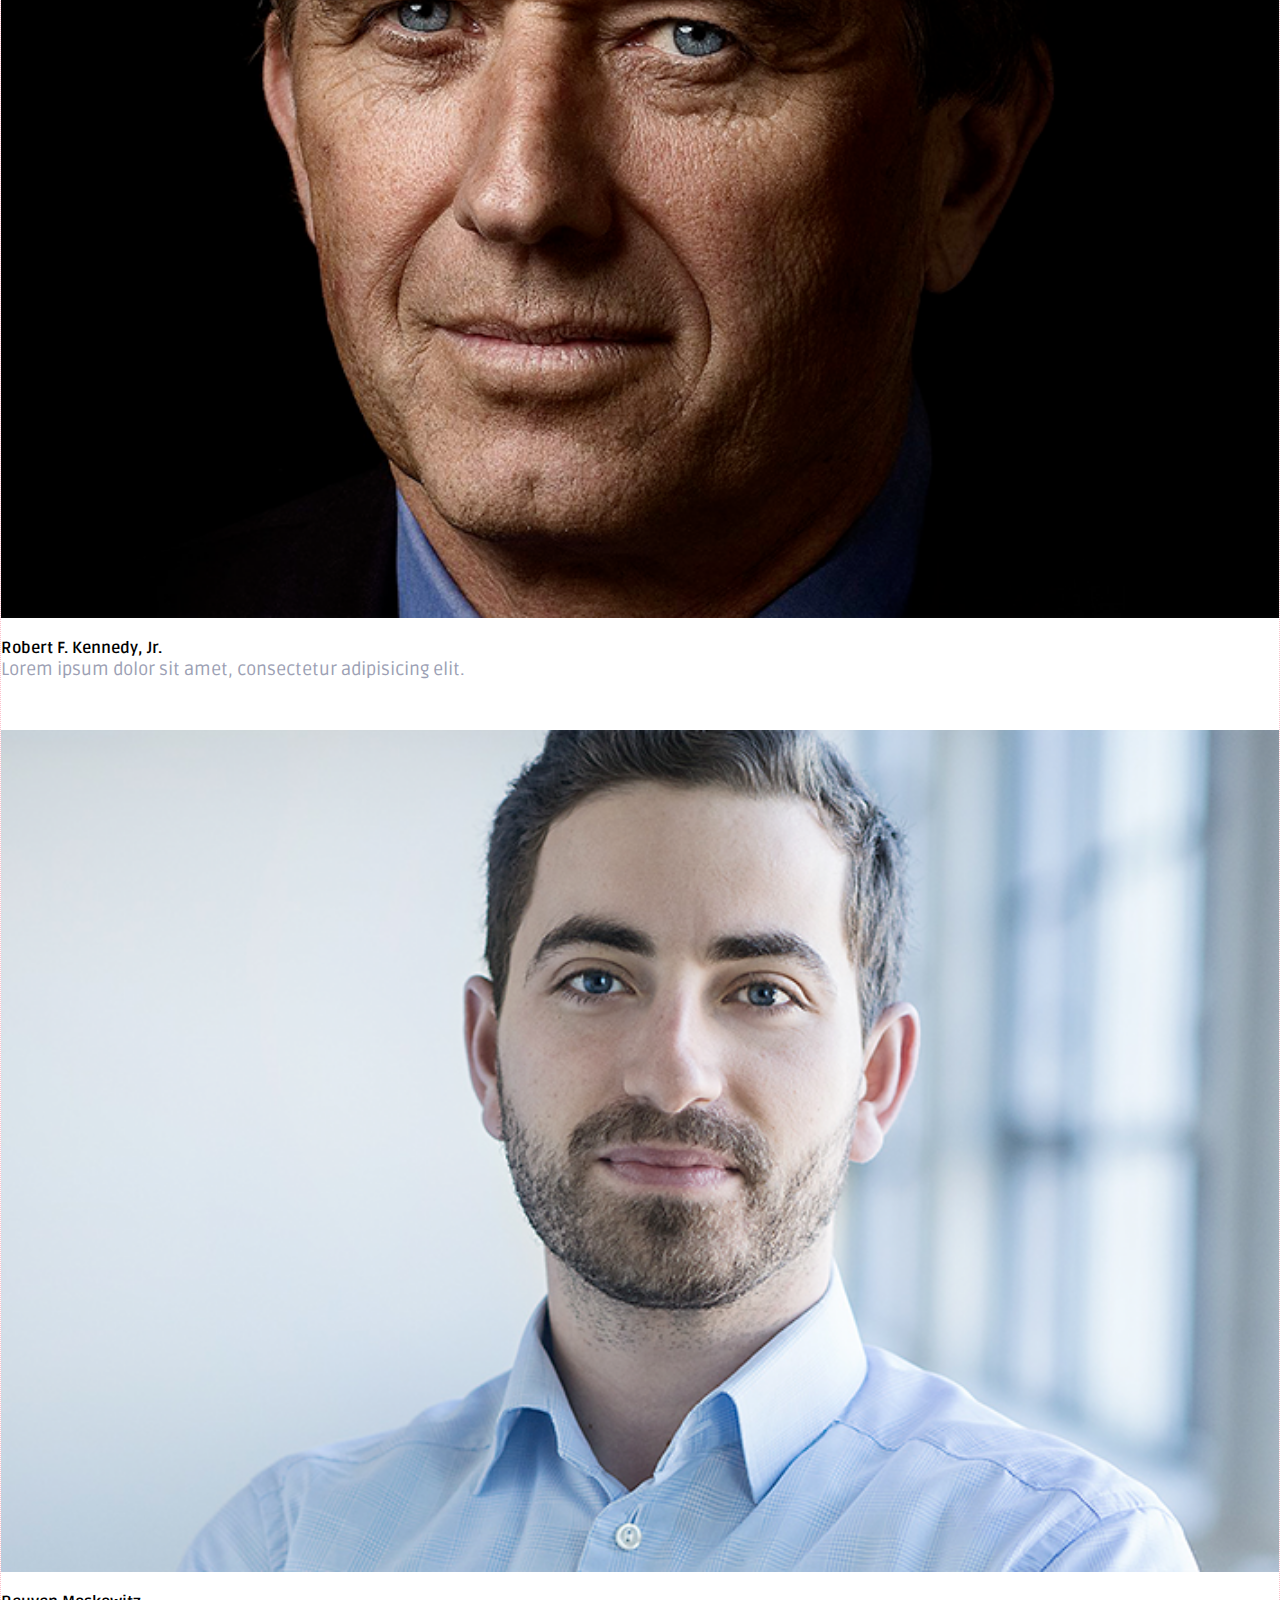
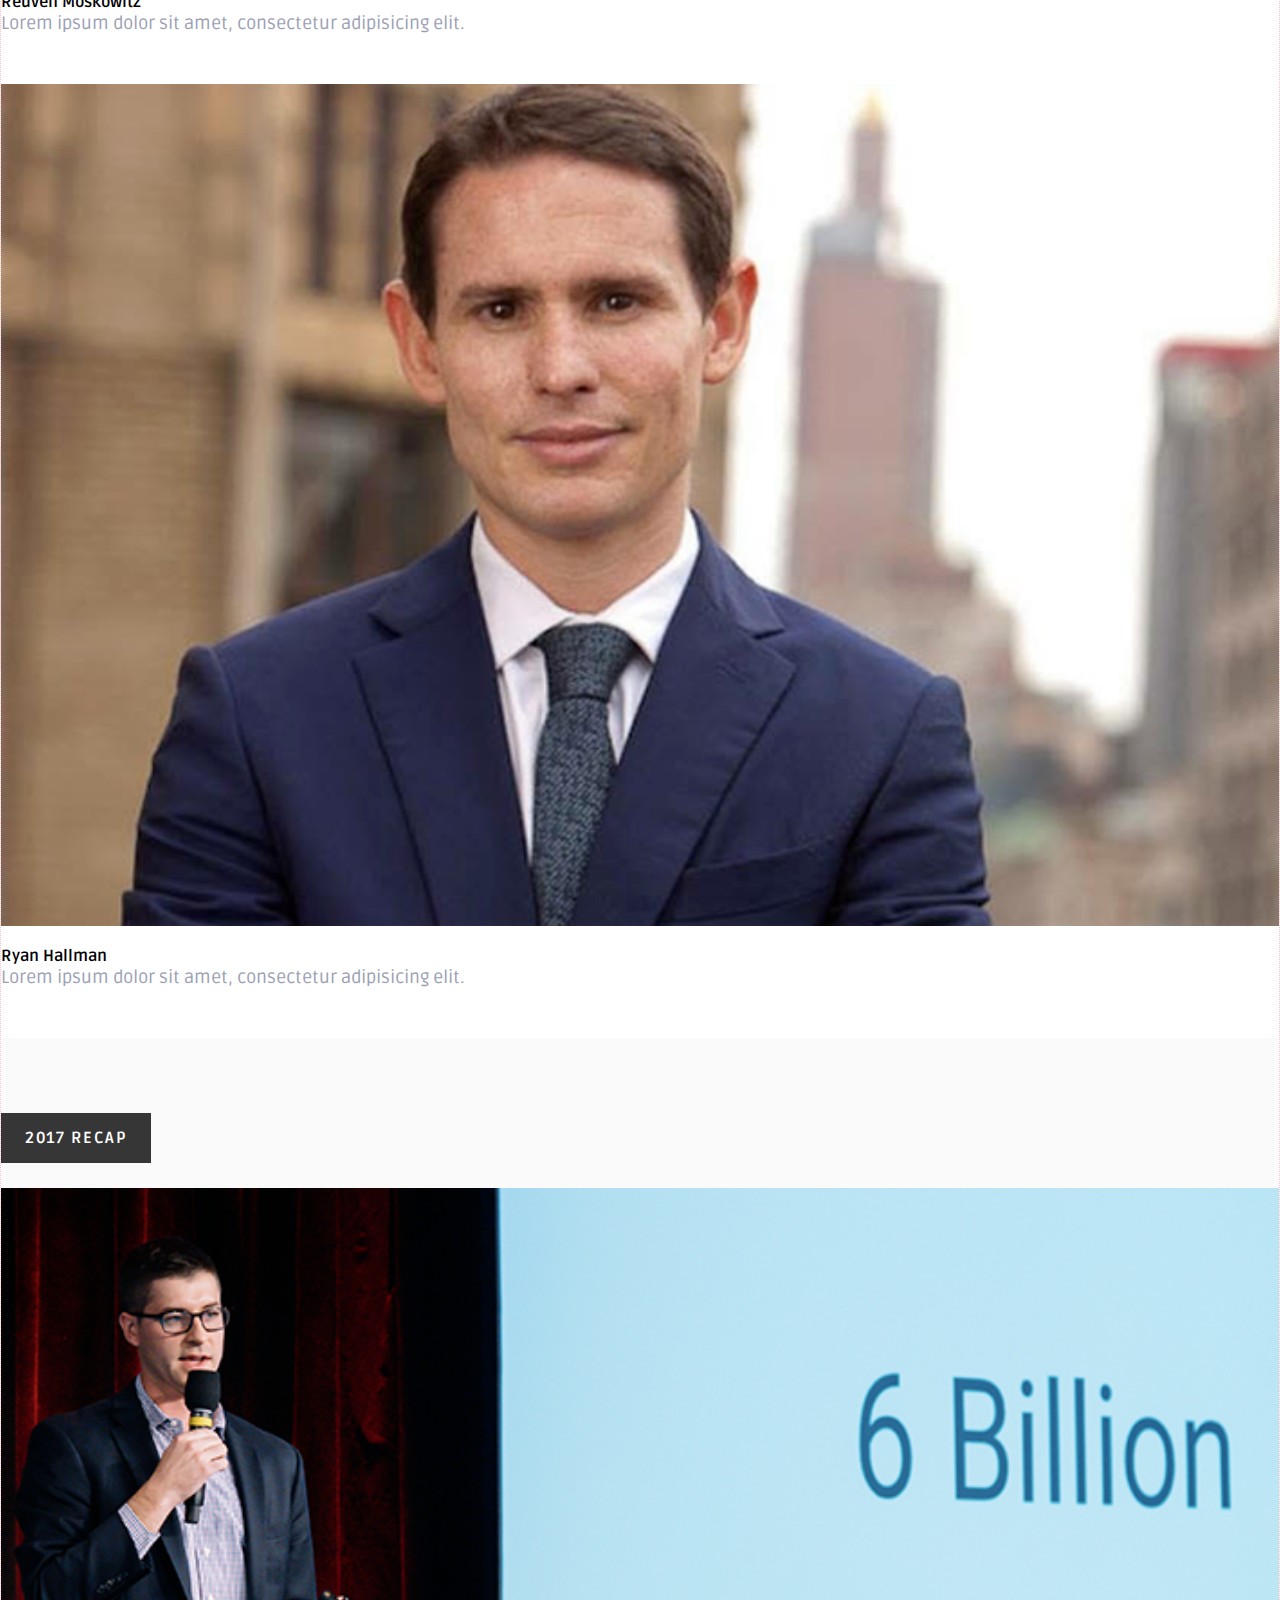
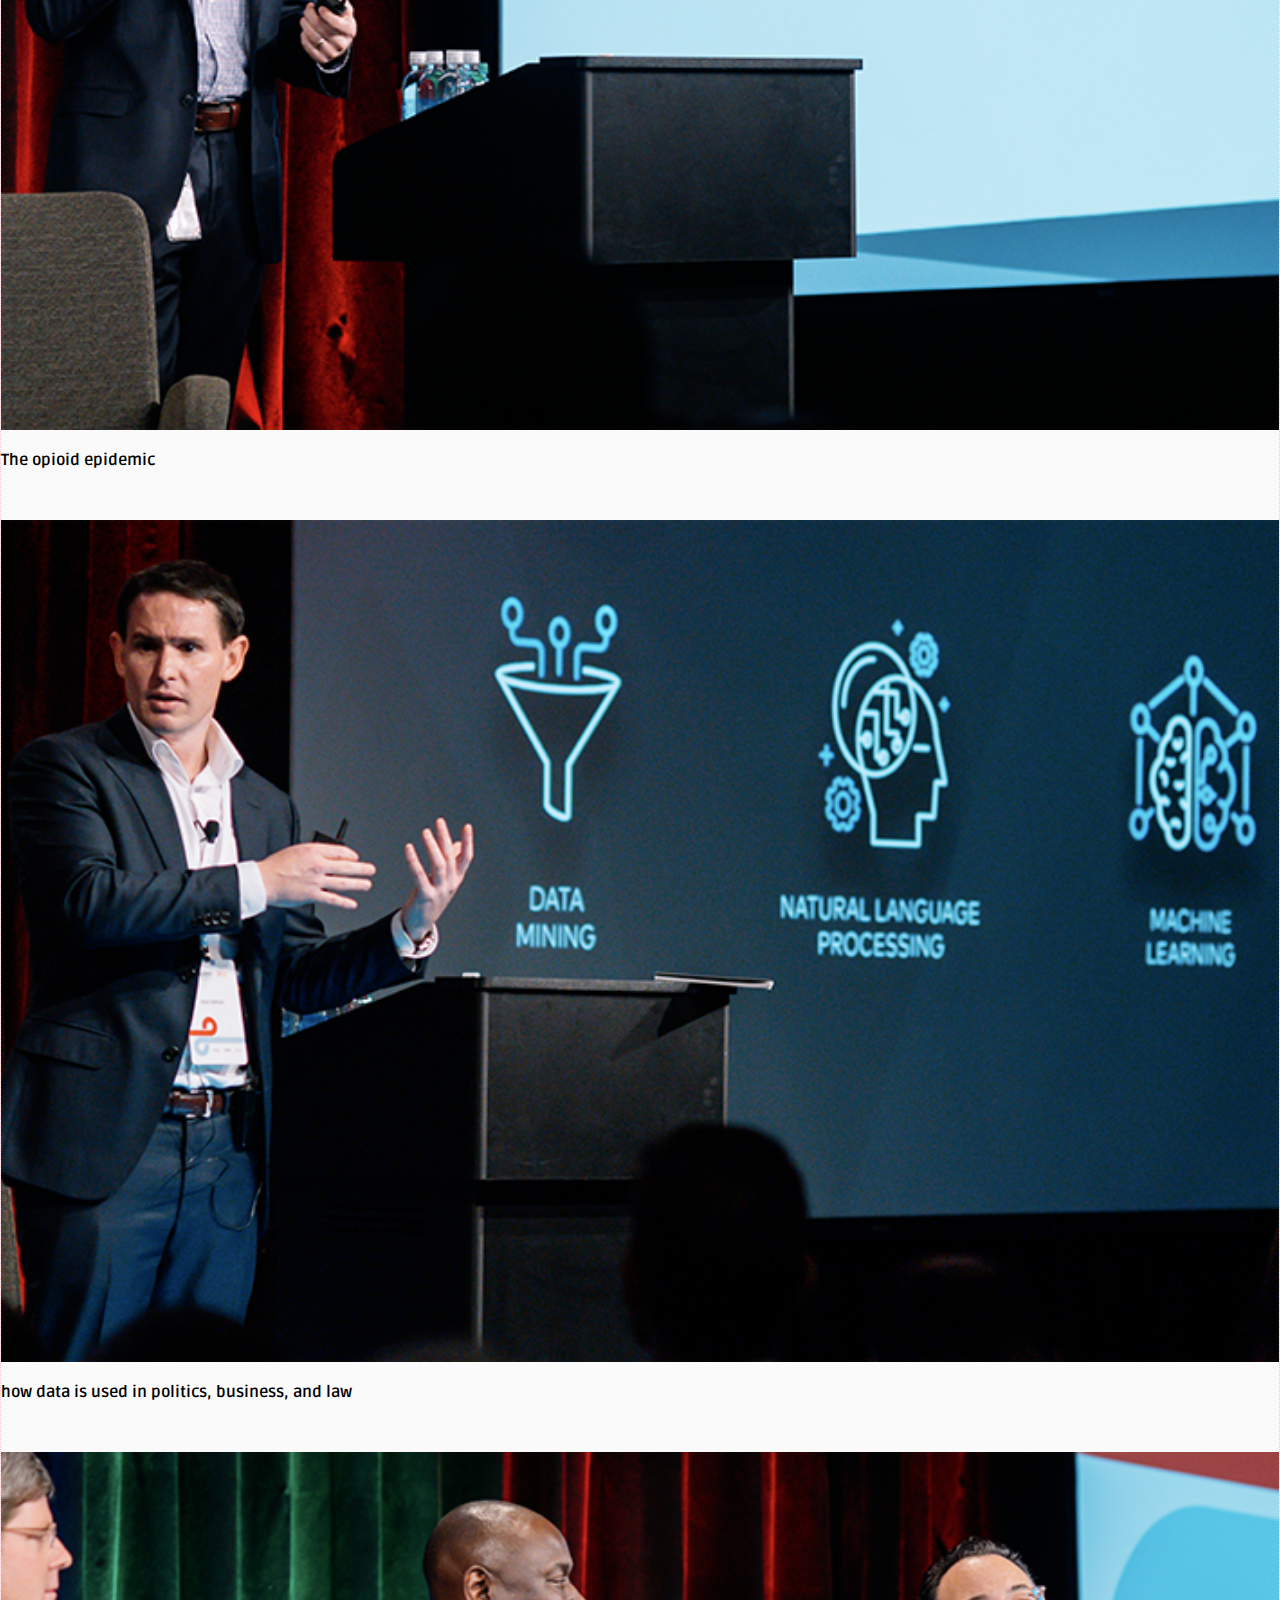
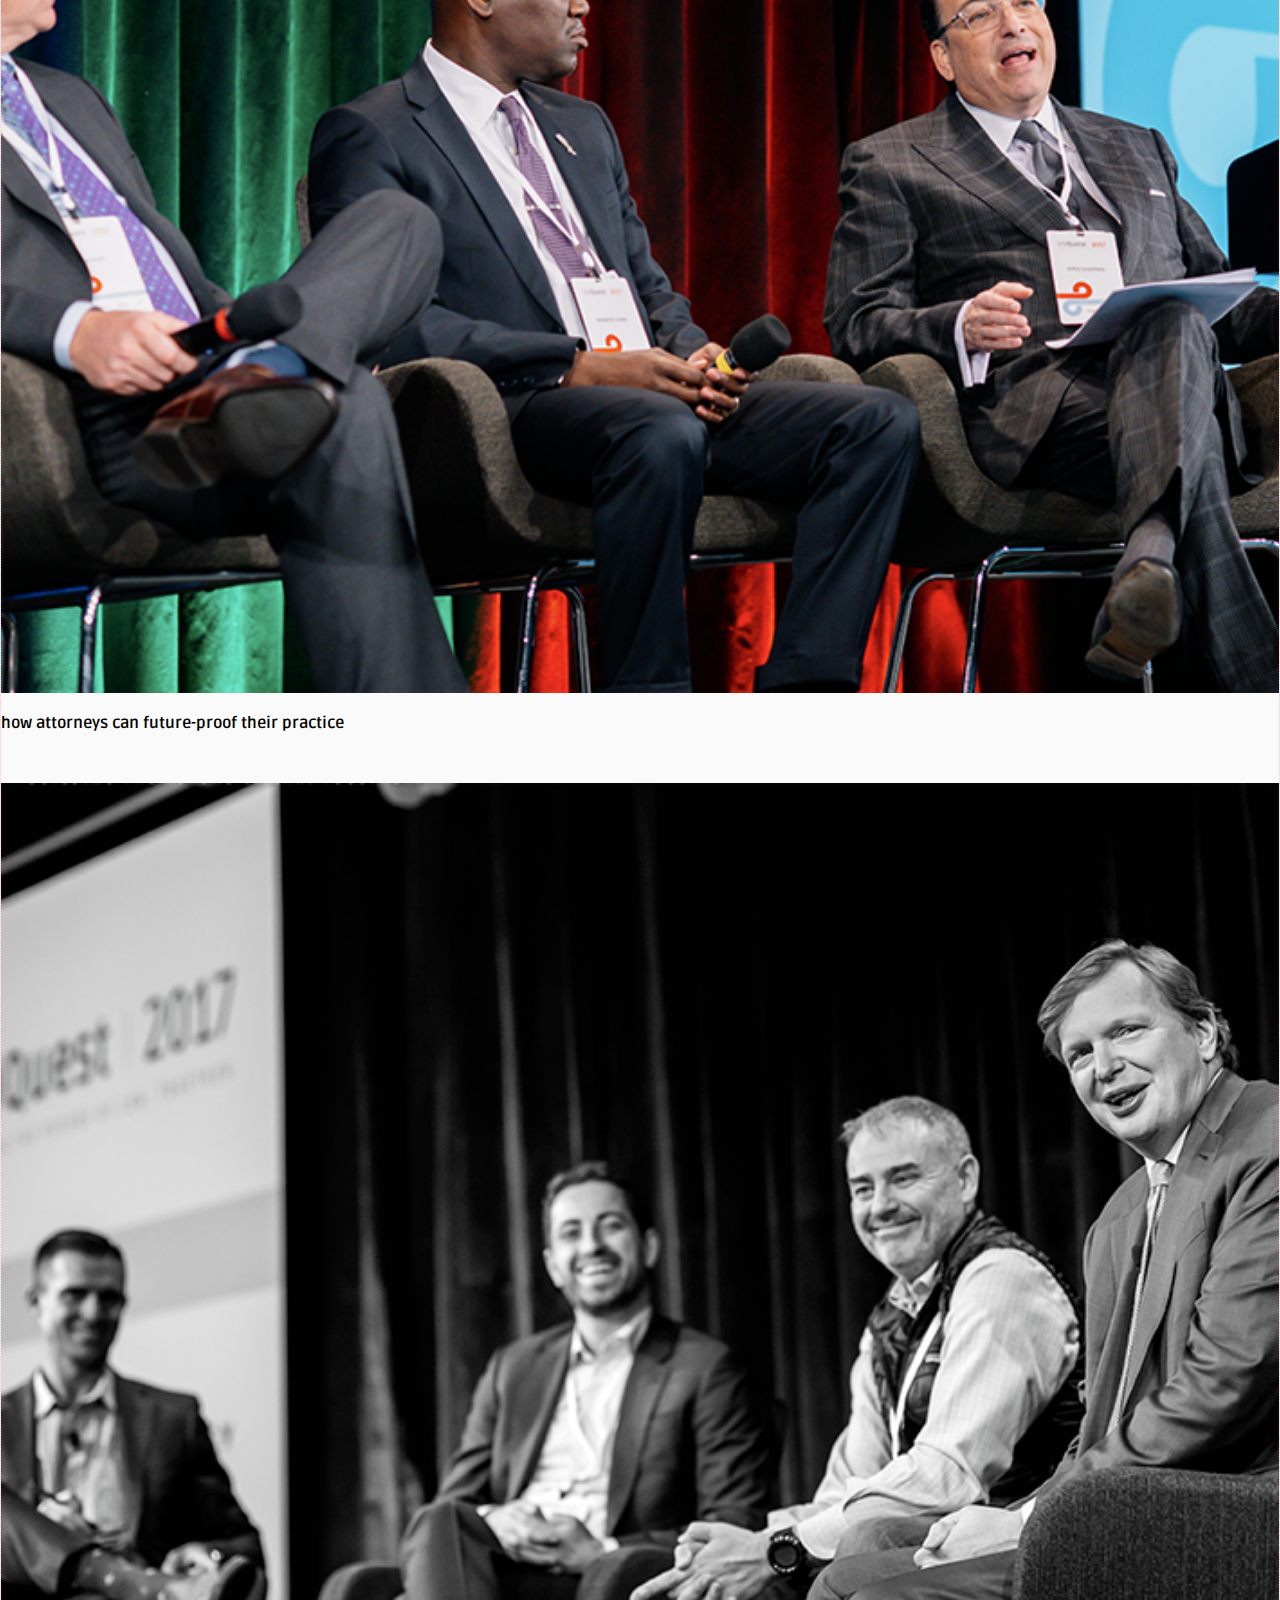
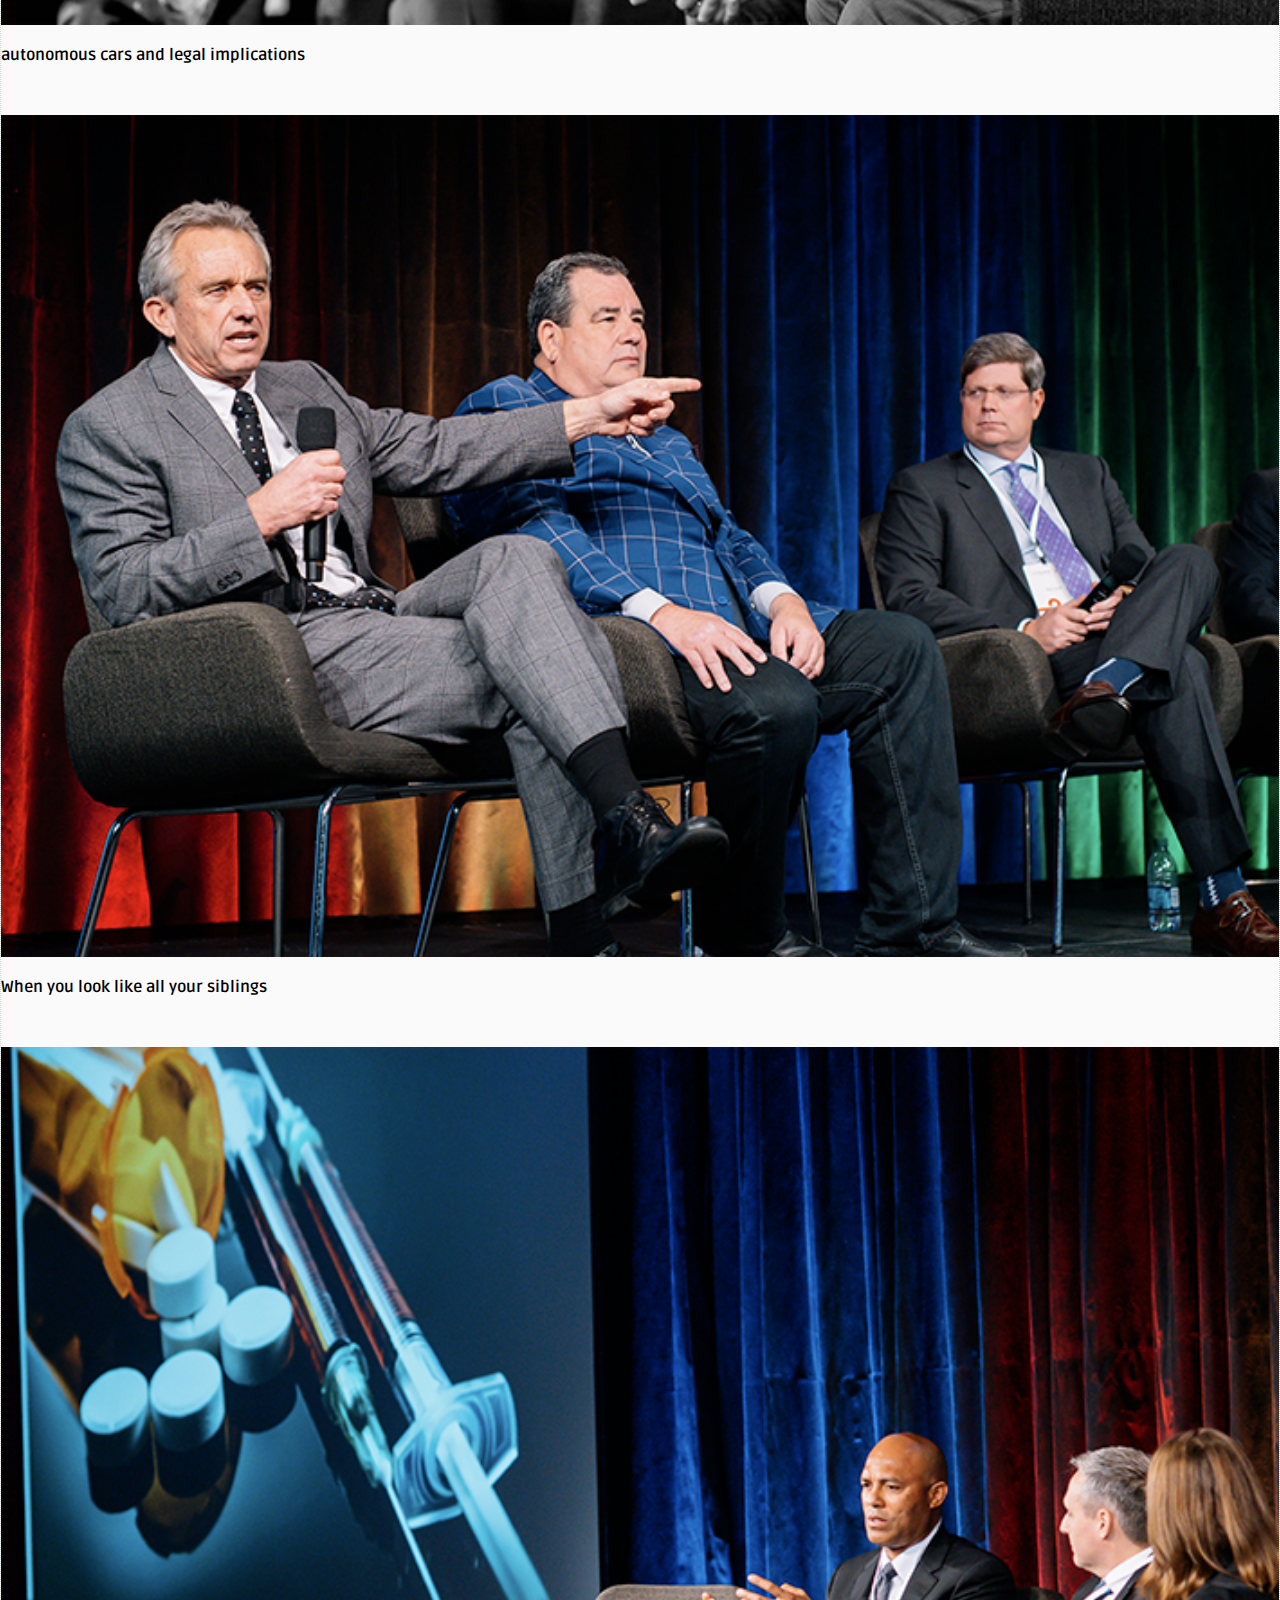
==== commit ffcad92a: "styled down to hosts" ====
--- a/index.html
+++ b/index.html
@@ -25,7 +25,10 @@
       <object class="vector" id="circle_outline" data="assets/vector_cir_outline.svg" type="image/svg+xml"></object>
       <!-- WHAT IS VECTORS -->
       <object class="vector" id="what_grey" data="assets/vector_what_grey.svg" type="image/svg+xml"></object>
+      <!-- LINEUP VECTORS -->
+      <object class="vector" id="lineup_grey" data="assets/vector_lineup.svg" type="image/svg+xml"></object>
       <!-- HOSTS VECTORS -->
+      <object class="vector" id="hosts_grey" data="assets/vector_hosts.svg" type="image/svg+xml"></object>
 
 <!-- HERO -->
       <section class="hero">
@@ -140,49 +143,49 @@
         <div class="row">
           <div class='col-md-4 col-xs-6 tile'>
             <img src="assets/vid_1.png" alt="" title"">
-            <p class="vid_title">The opioid epidemic</p>
+            <h4>The opioid epidemic</h4>
           </div>
 
           <div class='col-md-4 col-xs-6 tile'>
             <img src="assets/vid_2.png" alt="" title"">
-            <p class="vid_title">how data is used in politics, business, and law</p>
+            <h4>how data is used in politics, business, and law</h4>
           </div>
 
           <div class='col-md-4 col-xs-6 tile'>
             <img src="assets/vid_3.png" alt="" title"">
-            <p class="vid_title">how attorneys can future-proof their practice</p>
+            <h4>how attorneys can future-proof their practice</h4>
           </div>
         </div>
         <div class="row">
           <div class='col-md-4 col-xs-6 tile'>
             <img src="assets/vid_4.png" alt="" title"">
-            <p class="vid_title">autonomous cars and legal implications</p>
+            <h4>autonomous cars and legal implications</h4>
           </div>
 
           <div class='col-md-4 col-xs-6 tile'>
             <img src="assets/vid_5.png" alt="" title"">
-            <p class="vid_title">When you look like all your siblings</p>
+            <h4>When you look like all your siblings</h4>
           </div>
 
           <div class='col-md-4 col-xs-6 tile'>
             <img src="assets/vid_6.png" alt="" title"">
-            <p class="vid_title">AI, Natural language processing and data mining</p>
+            <h4>AI, Natural language processing and data mining</h4>
           </div>
         </div>
         <div class="row">
           <div class='col-md-4 col-xs-6 tile'>
             <img src="assets/vid_7.png" alt="" title"">
-            <p class="vid_title">Dogs - objects or corporations?</p>
+            <h4>Dogs - objects or corporations?</h4>
           </div>
 
           <div class='col-md-4 col-xs-6 tile'>
             <img src="assets/vid_8.png" alt="" title"">
-            <p class="vid_title">Feeding pets human food - crisis in data management</p>
+            <h4>Feeding pets human food - crisis in data management</h4>
           </div>
 
           <div class='col-md-4 col-xs-6 tile'>
             <img src="assets/vid_9.png" alt="" title"">
-            <p class="vid_title">When you watch Law & Order</p>
+            <h4>When you watch Law & Order</h4>
           </div>
         </div>
 
@@ -193,7 +196,7 @@
       <section class="hosts">
         <div class="title_token">OUR HOSTS</div>
         <div>THANK YOU FOR OUR LITIQUEST 2017 HOSTS</div>
-        <div class="row">
+        <div class="row host-logos">
           <object class="col-md-3 col-xs-10" data="assets/morgan.svg" type="image/svg+xml"></object>
           <object class="col-md-3 col-xs-10" data="assets/google.svg" type="image/svg+xml"></object>
           <object class="col-md-3 col-xs-10" data="assets/litify.svg" type="image/svg+xml"></object>
--- a/styles.css
+++ b/styles.css
@@ -66,17 +66,18 @@
   right: -5%;
 }
 
-
-
-
-
-.title_token {
-  background-color: #363636;
-  color: #fff;
-  height: 50px;
-  width: 150px;
-  text-align: center;
-}
+#lineup_grey {
+  top: 47%;
+  left: -5%;
+}
+
+#hosts_grey {
+  top:83%;
+  left: 6%;
+  z-index: 0;
+}
+
+
 
 
 
@@ -165,10 +166,6 @@
 
 
 /* WHAT IS LITIQUEST SYTLES */
-.what_sec {
-  margin-bottom: 75px;
-}
-
 .what {
   width: 80%;
   margin: 150px 0;
@@ -196,9 +193,37 @@
 
 /* PEOPLE TILE STYLES*/
 
+.title_token {
+  display: flex;
+  justify-content: center;
+  align-items: center;
+  font-weight: 700;
+  letter-spacing: 1.5px;
+  background-color: #363636;
+  color: #fff;
+  height: 50px;
+  width: 150px;
+  margin-top: 75px;
+  margin-bottom: 25px;
+}
+
+.tile {
+  margin-bottom: 50px;
+}
+
 .tile > img {
   background-color: #9ca0b4;
   width: 100%;
+}
+
+.tile > h4 {
+  font-weight: bold;
+  padding-top: 15px;
+}
+
+.tile > p {
+  color: #9c9fb4;
+  font-size: 18px;
 }
 
 
@@ -212,9 +237,19 @@
 .hosts {
   background-color: #d6dcdf;
   min-height: 675px;
-  width: 100%;
-}
-
+  width: 110%;
+  
+}
+
+.hosts > div {
+  z-index: 1;
+}
+
+.host-logos {
+  display: flex;
+  justify-content: space-around;
+  margin: 120px auto;
+}
 
 /* FOOTER STYLES */
 .footer {
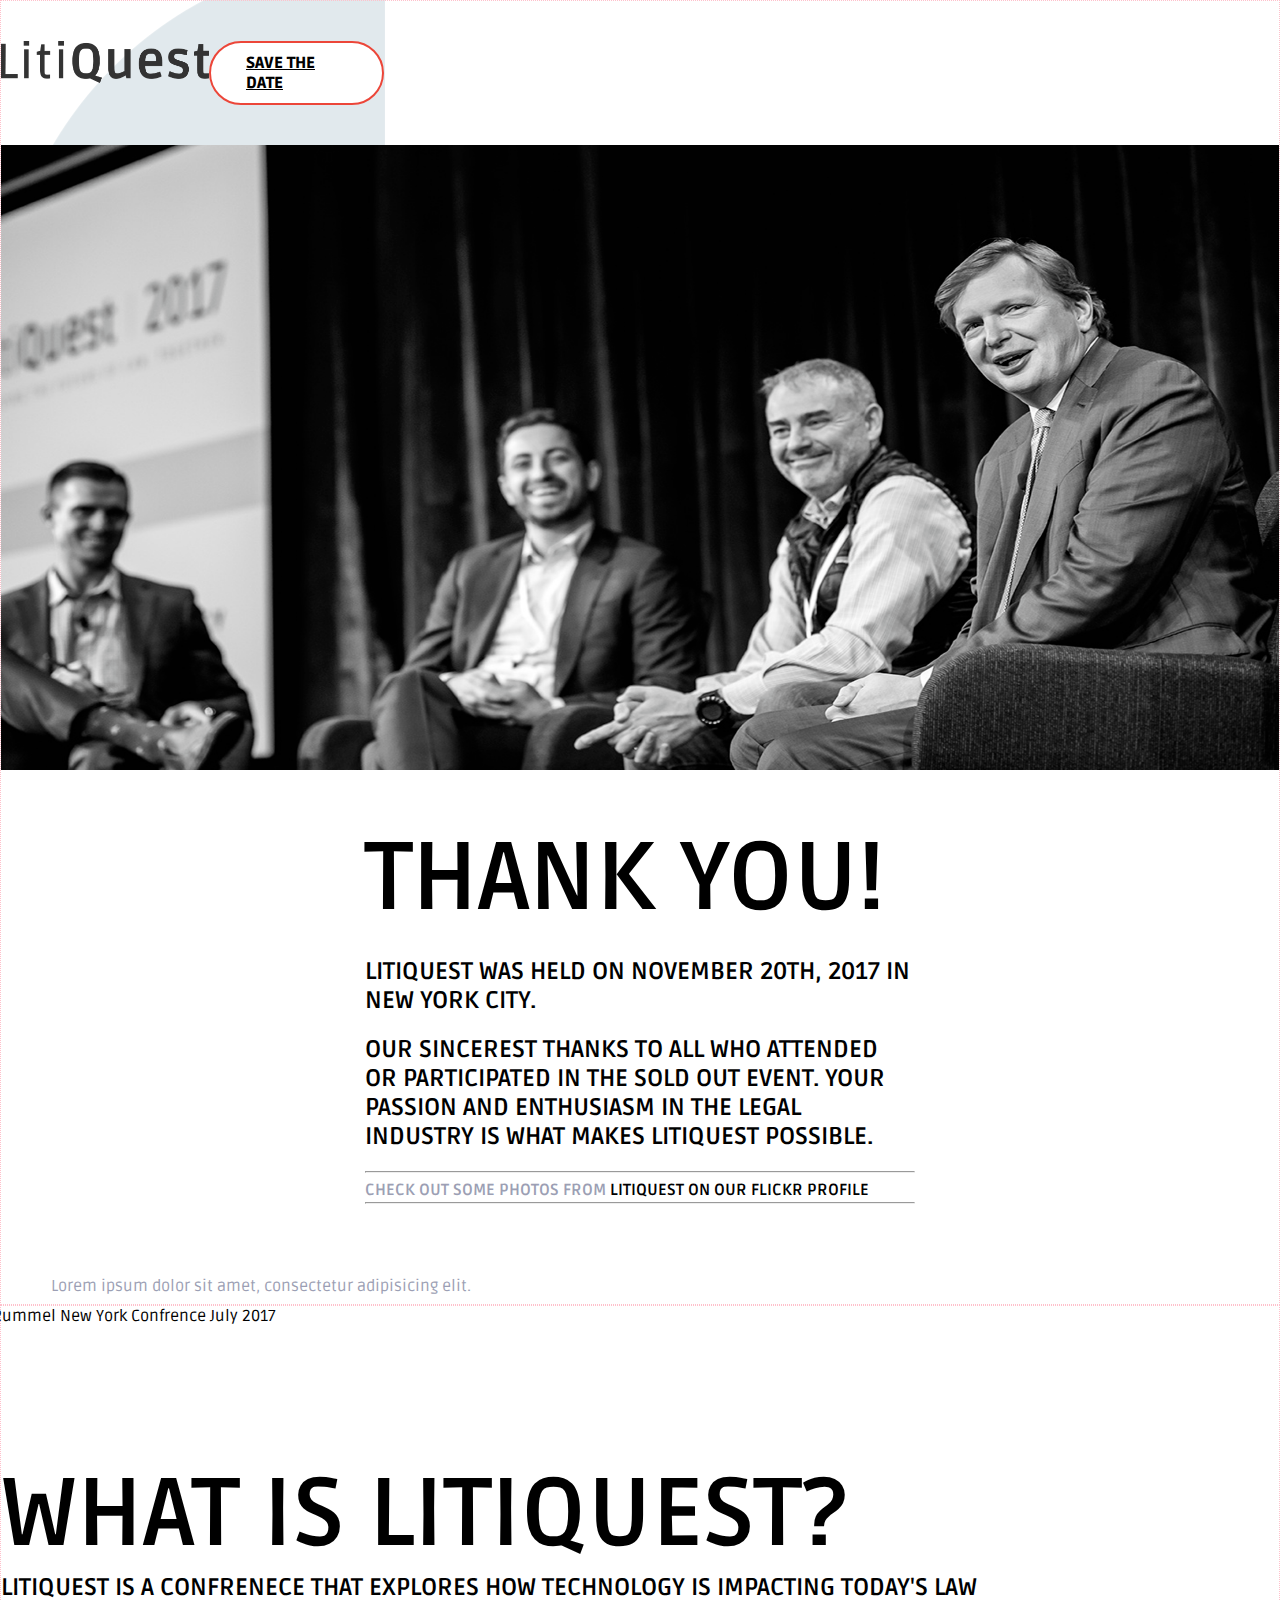
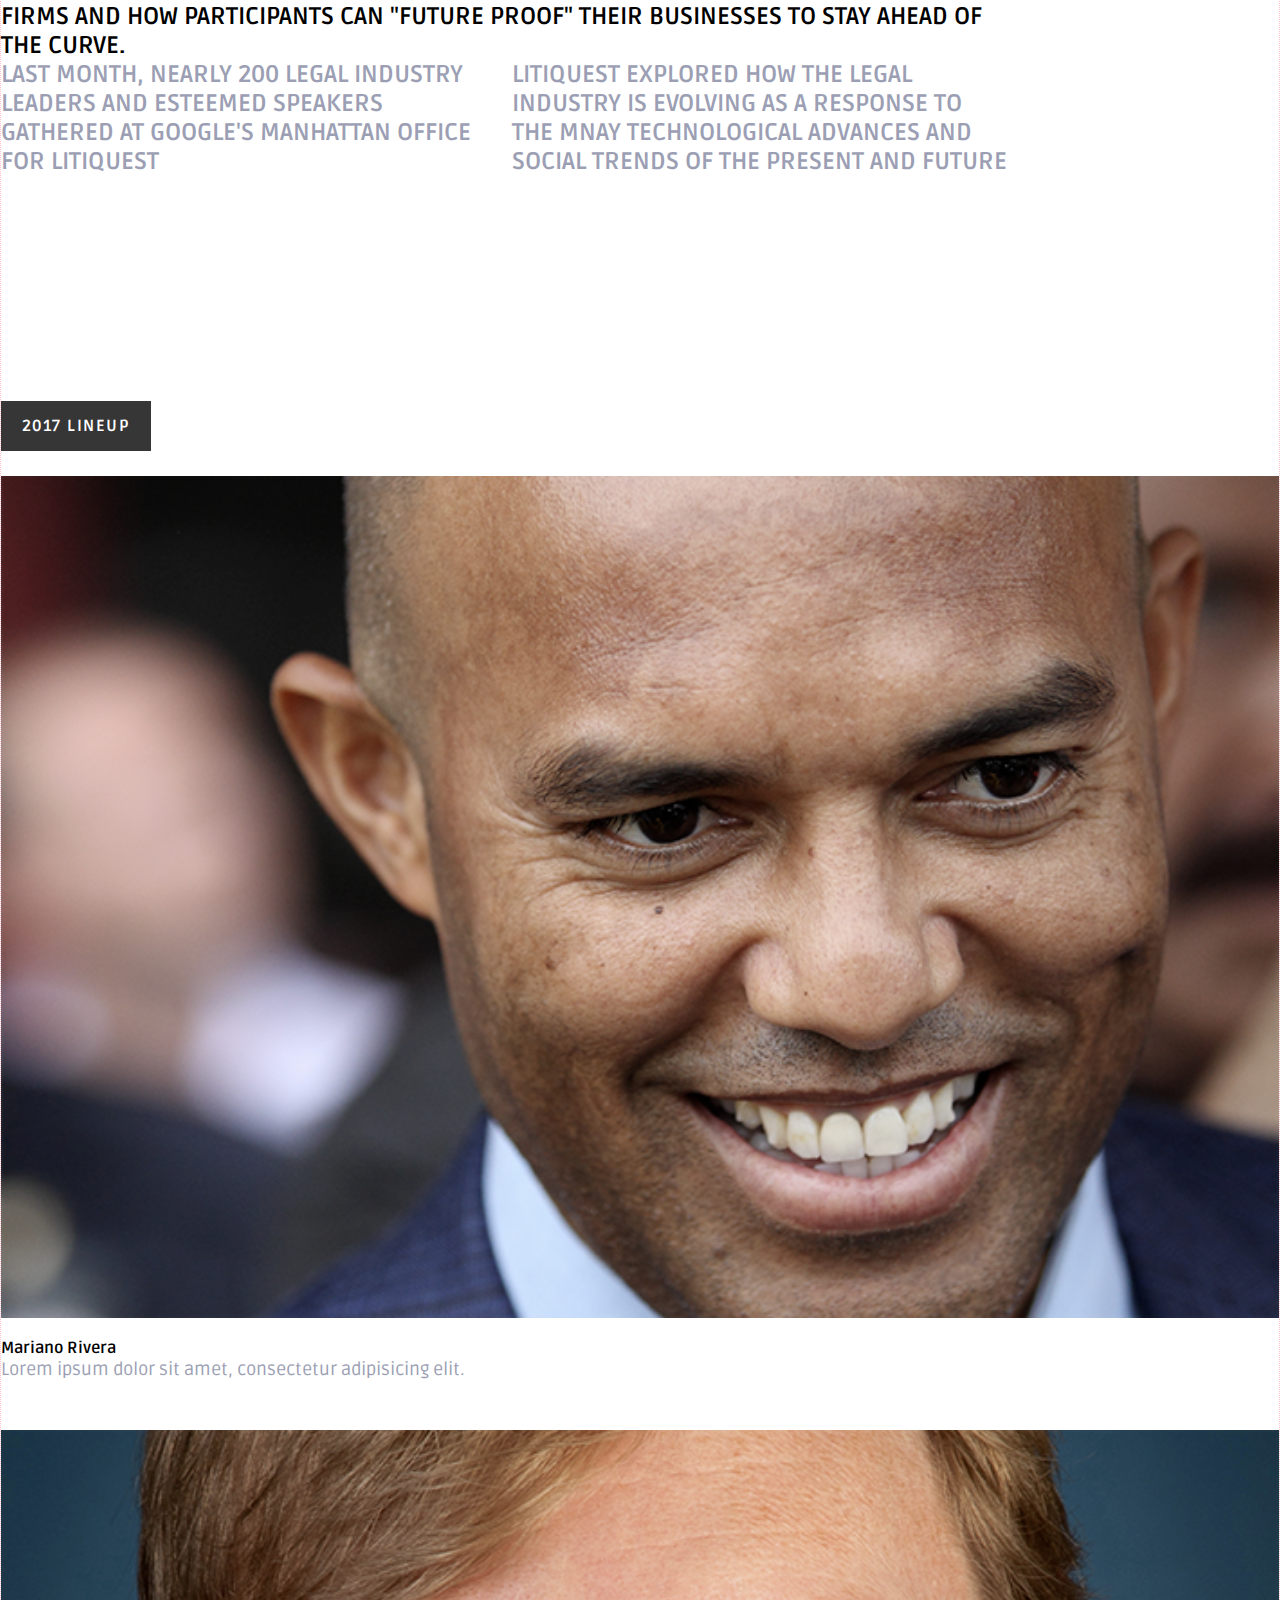
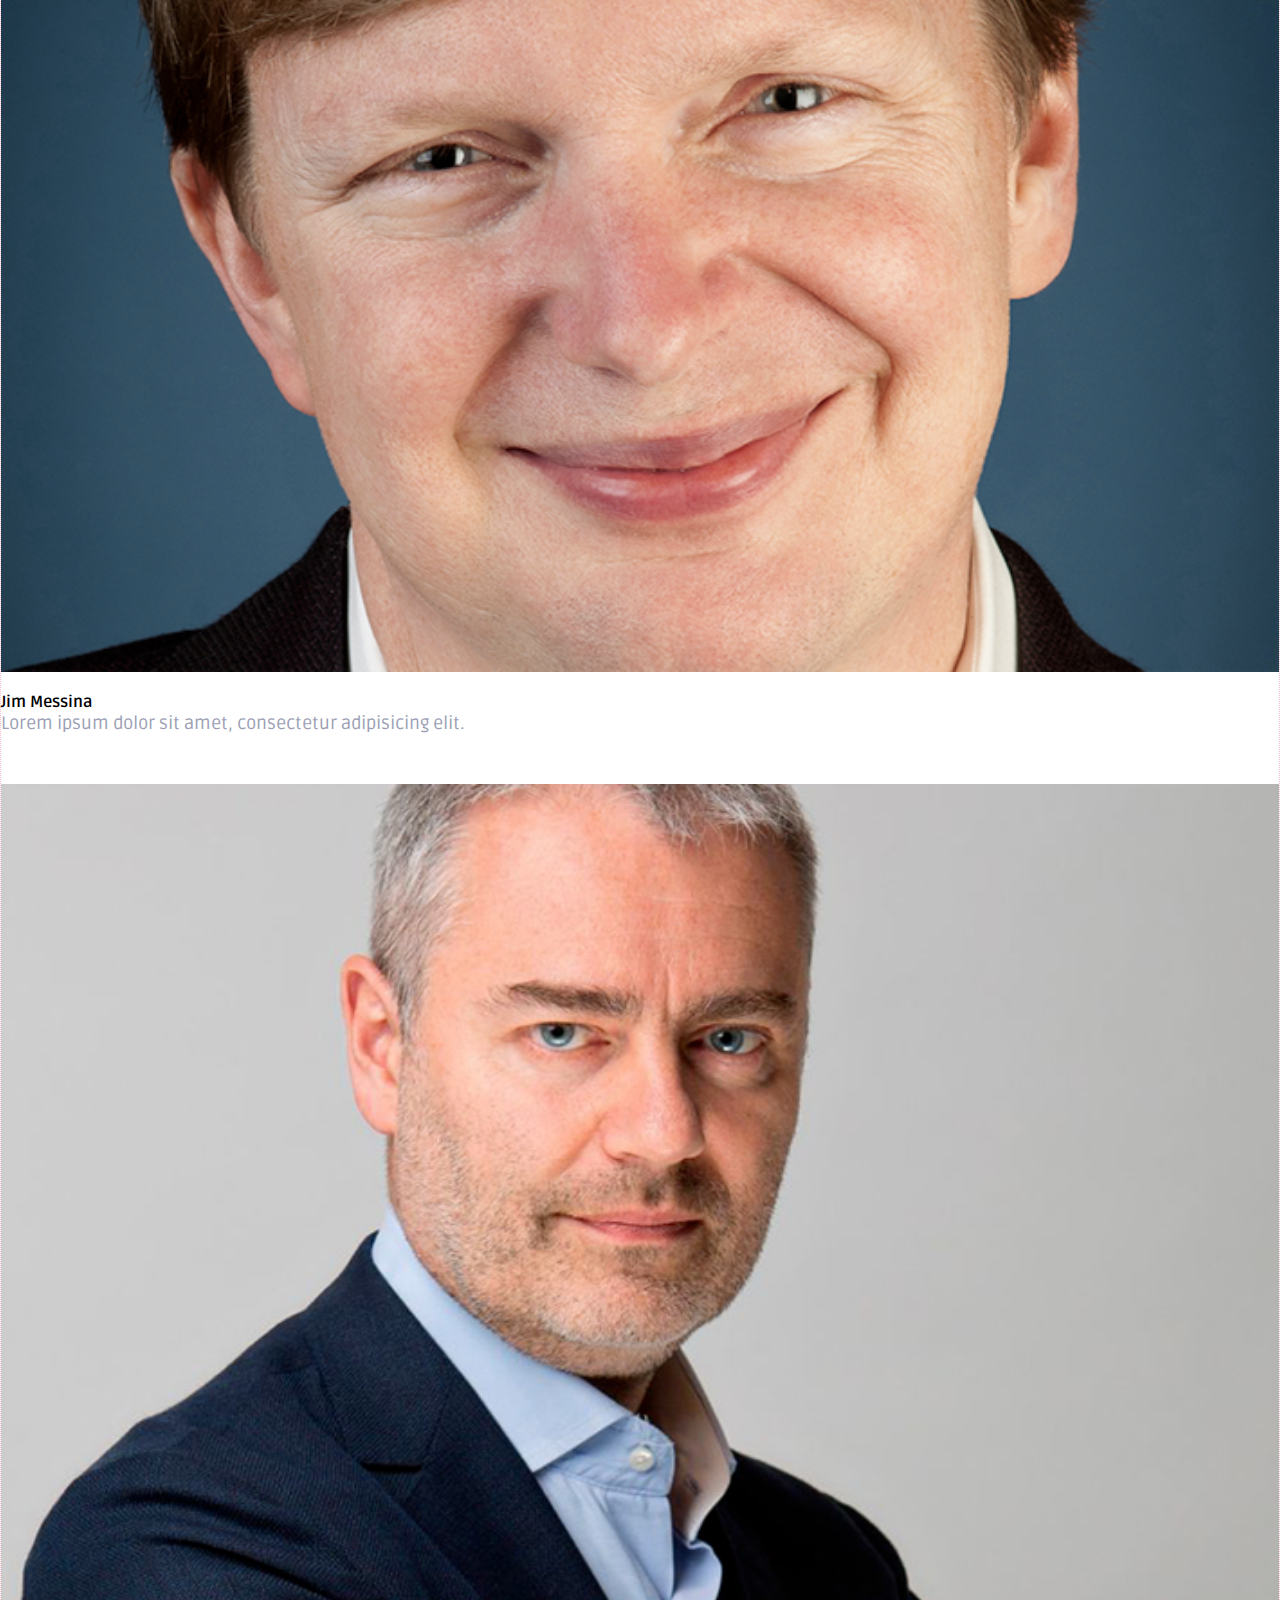
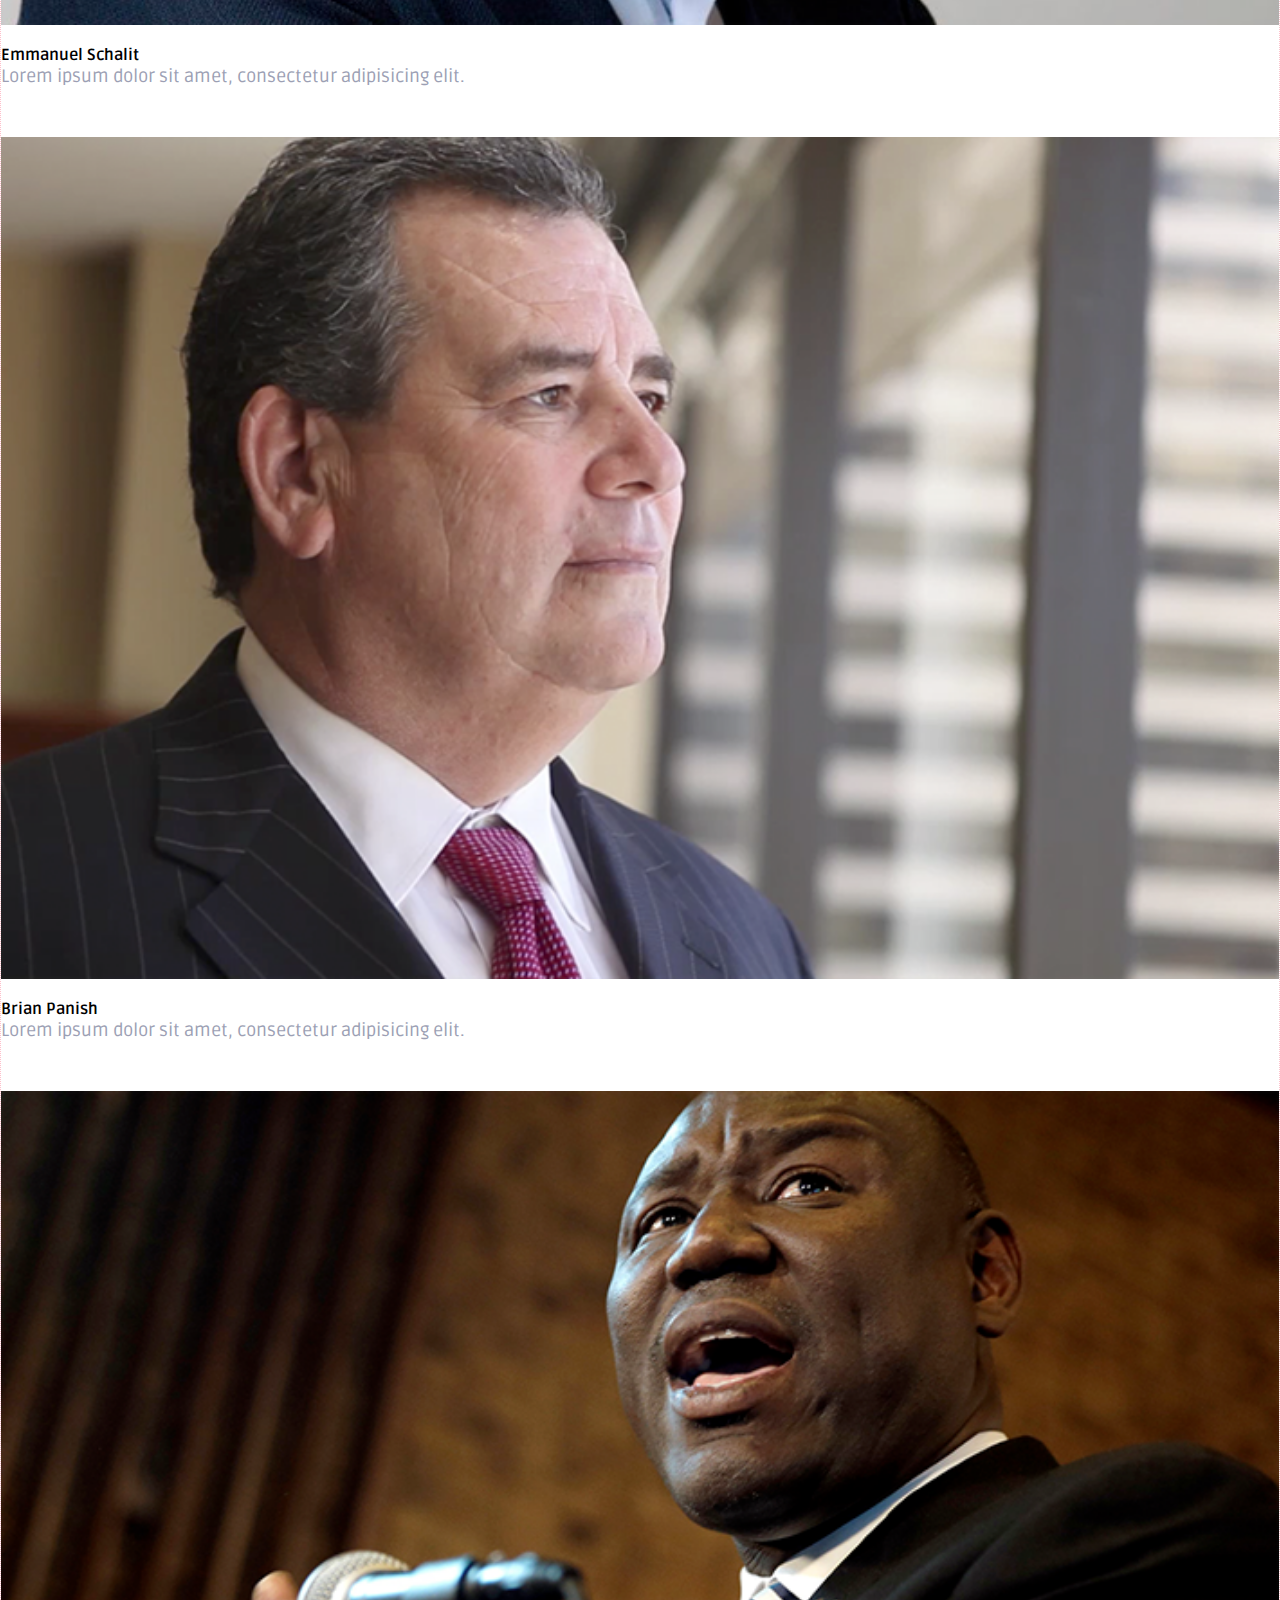
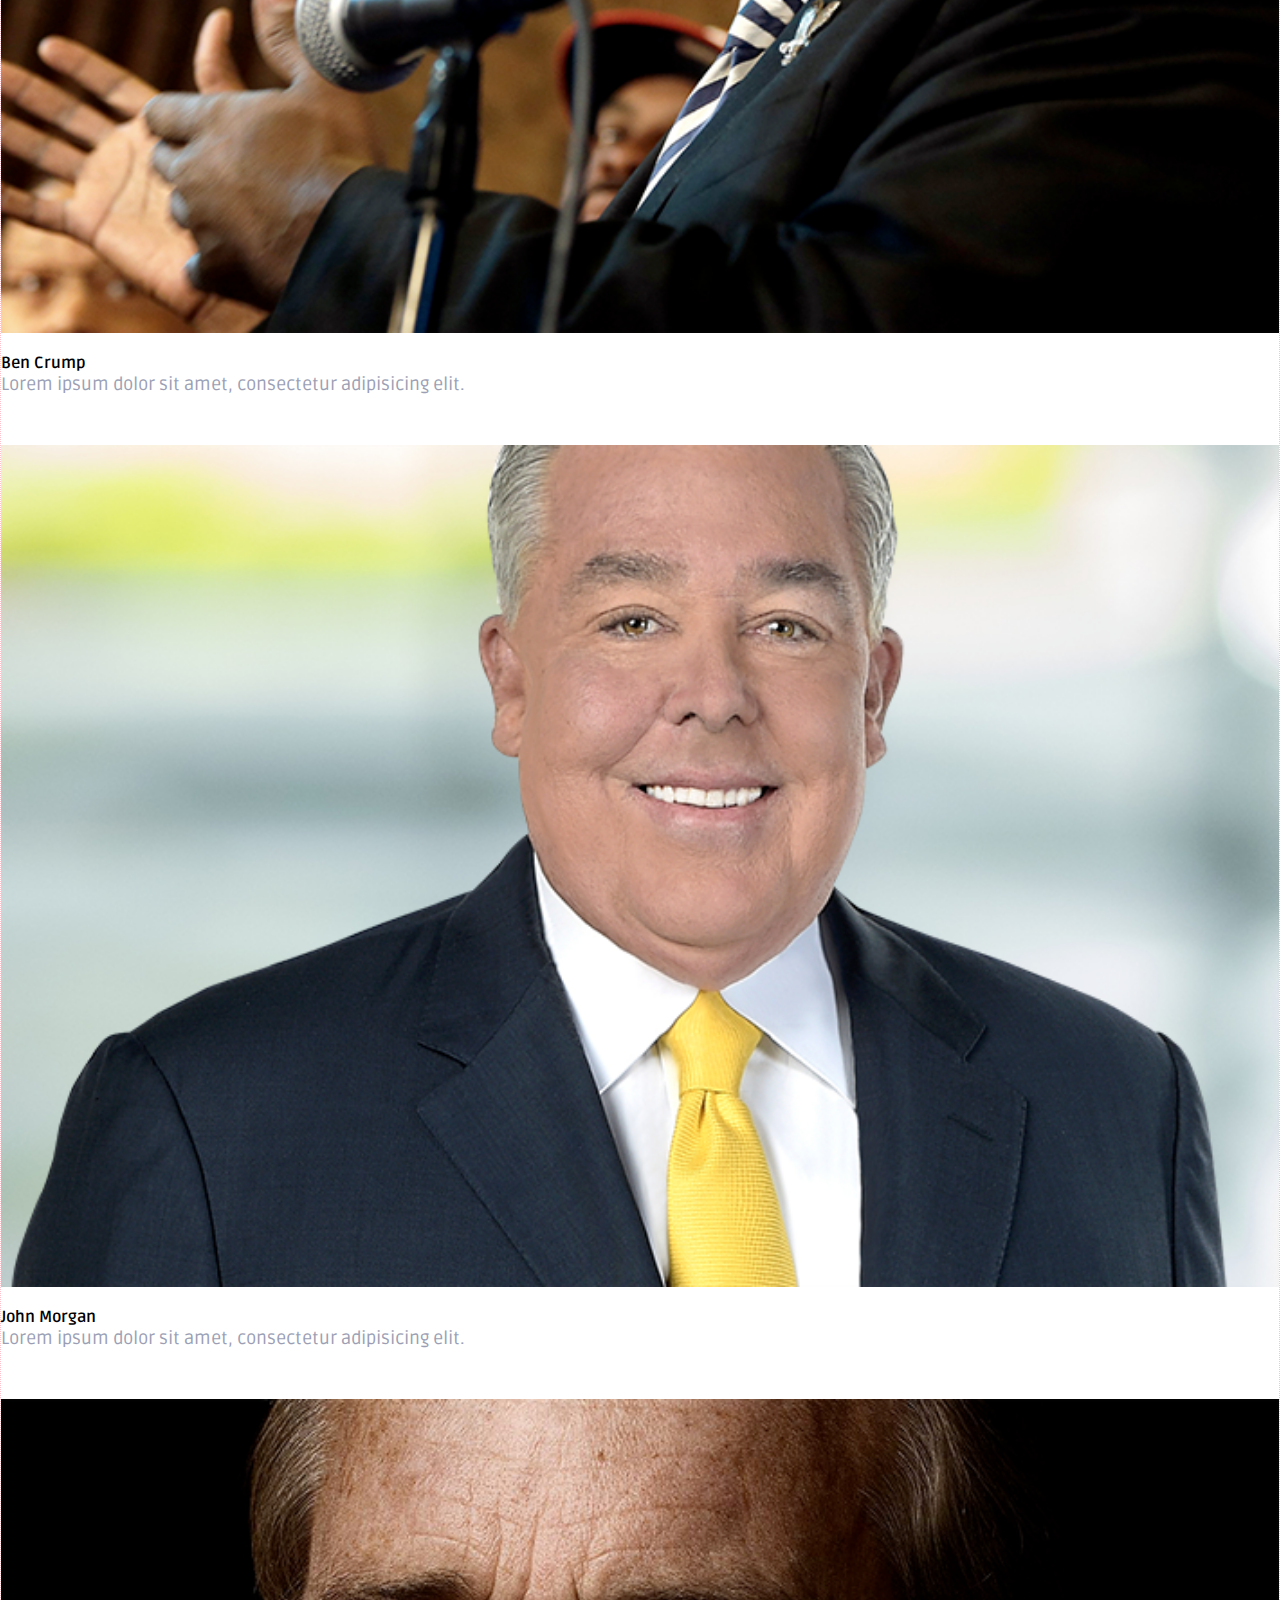
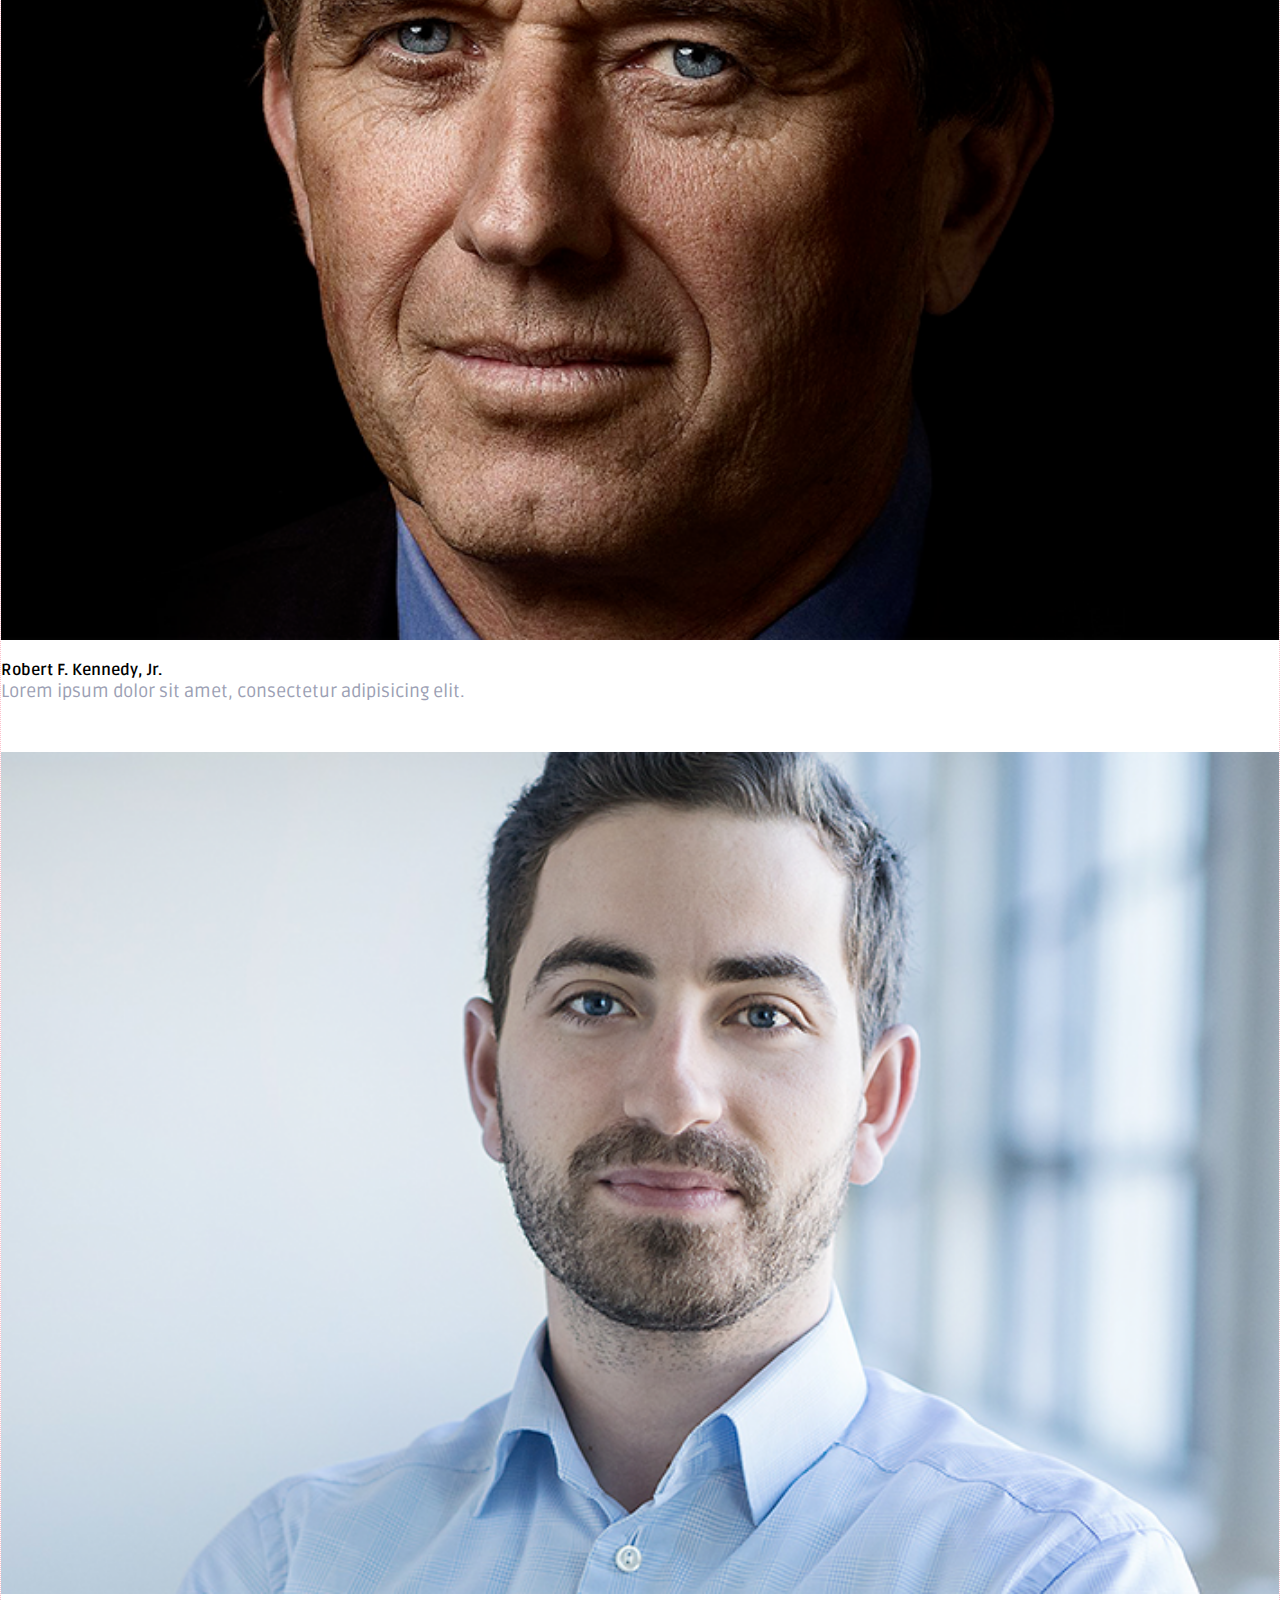
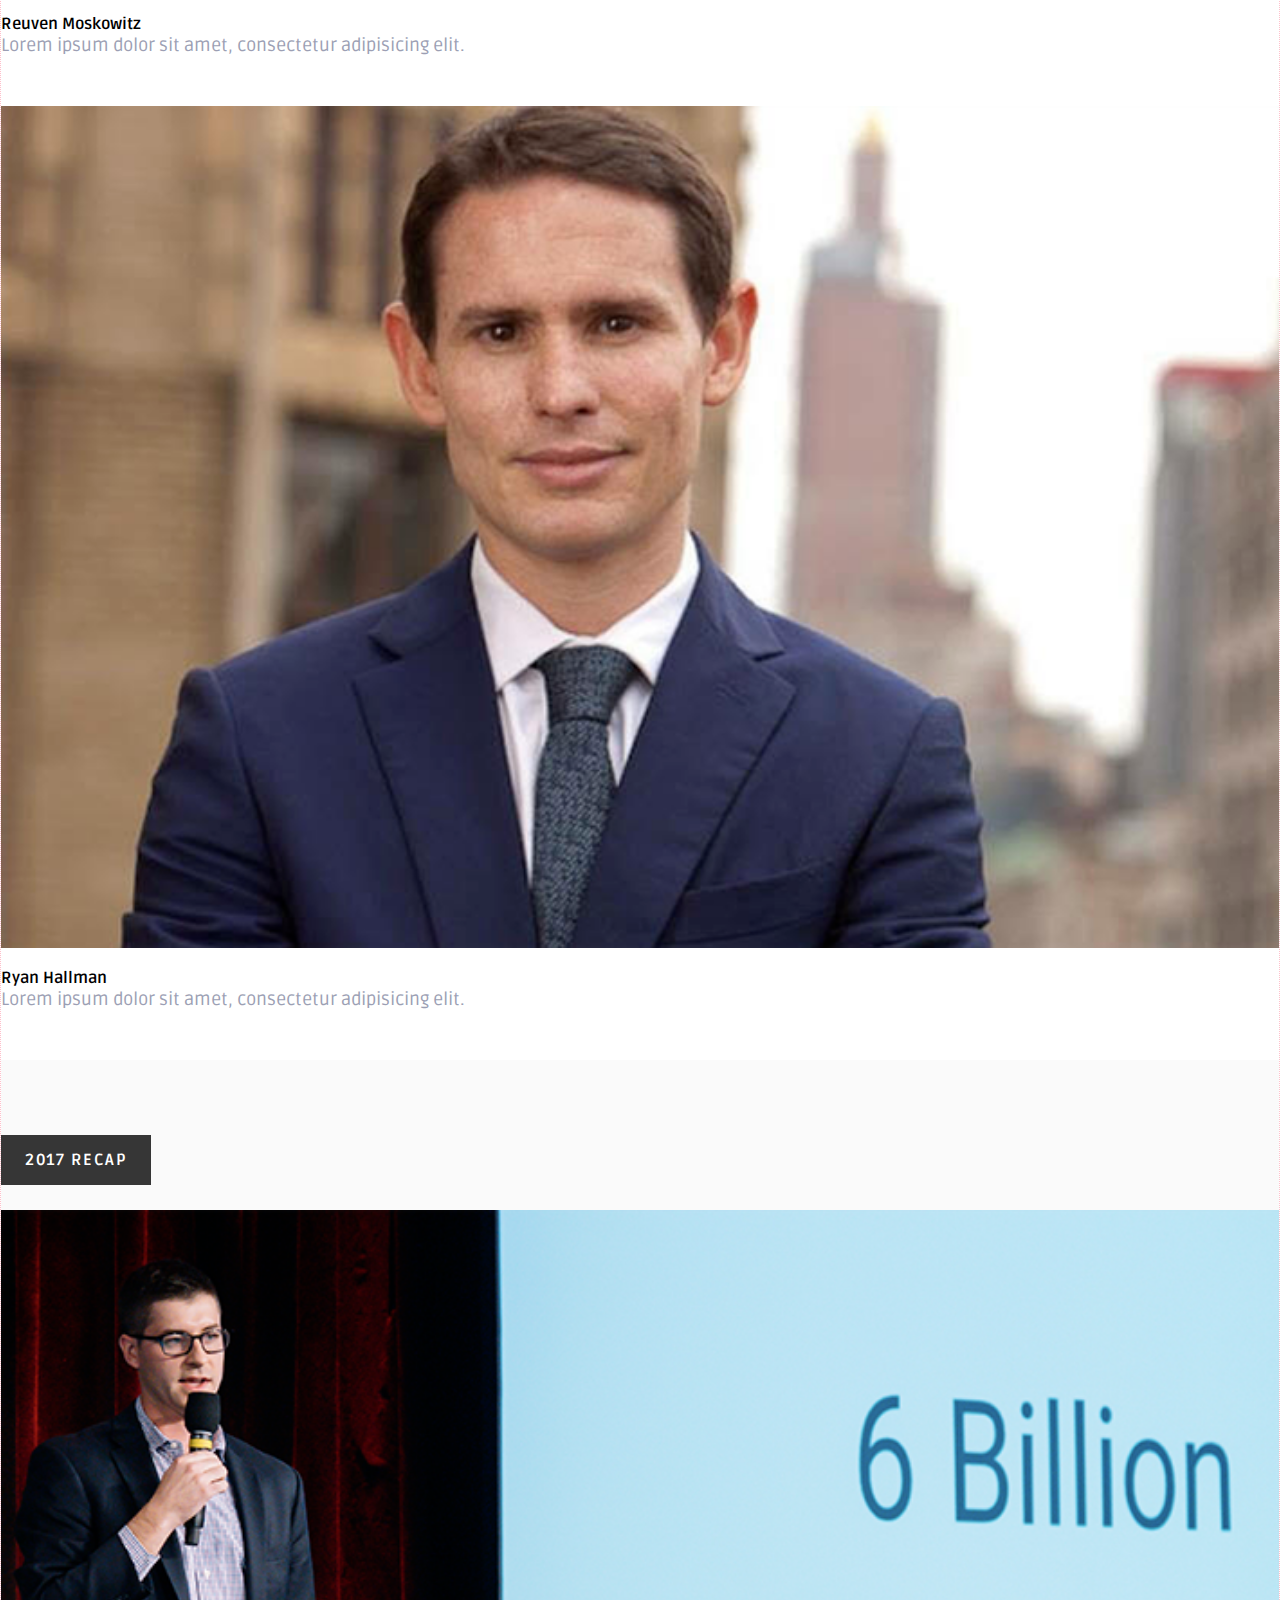
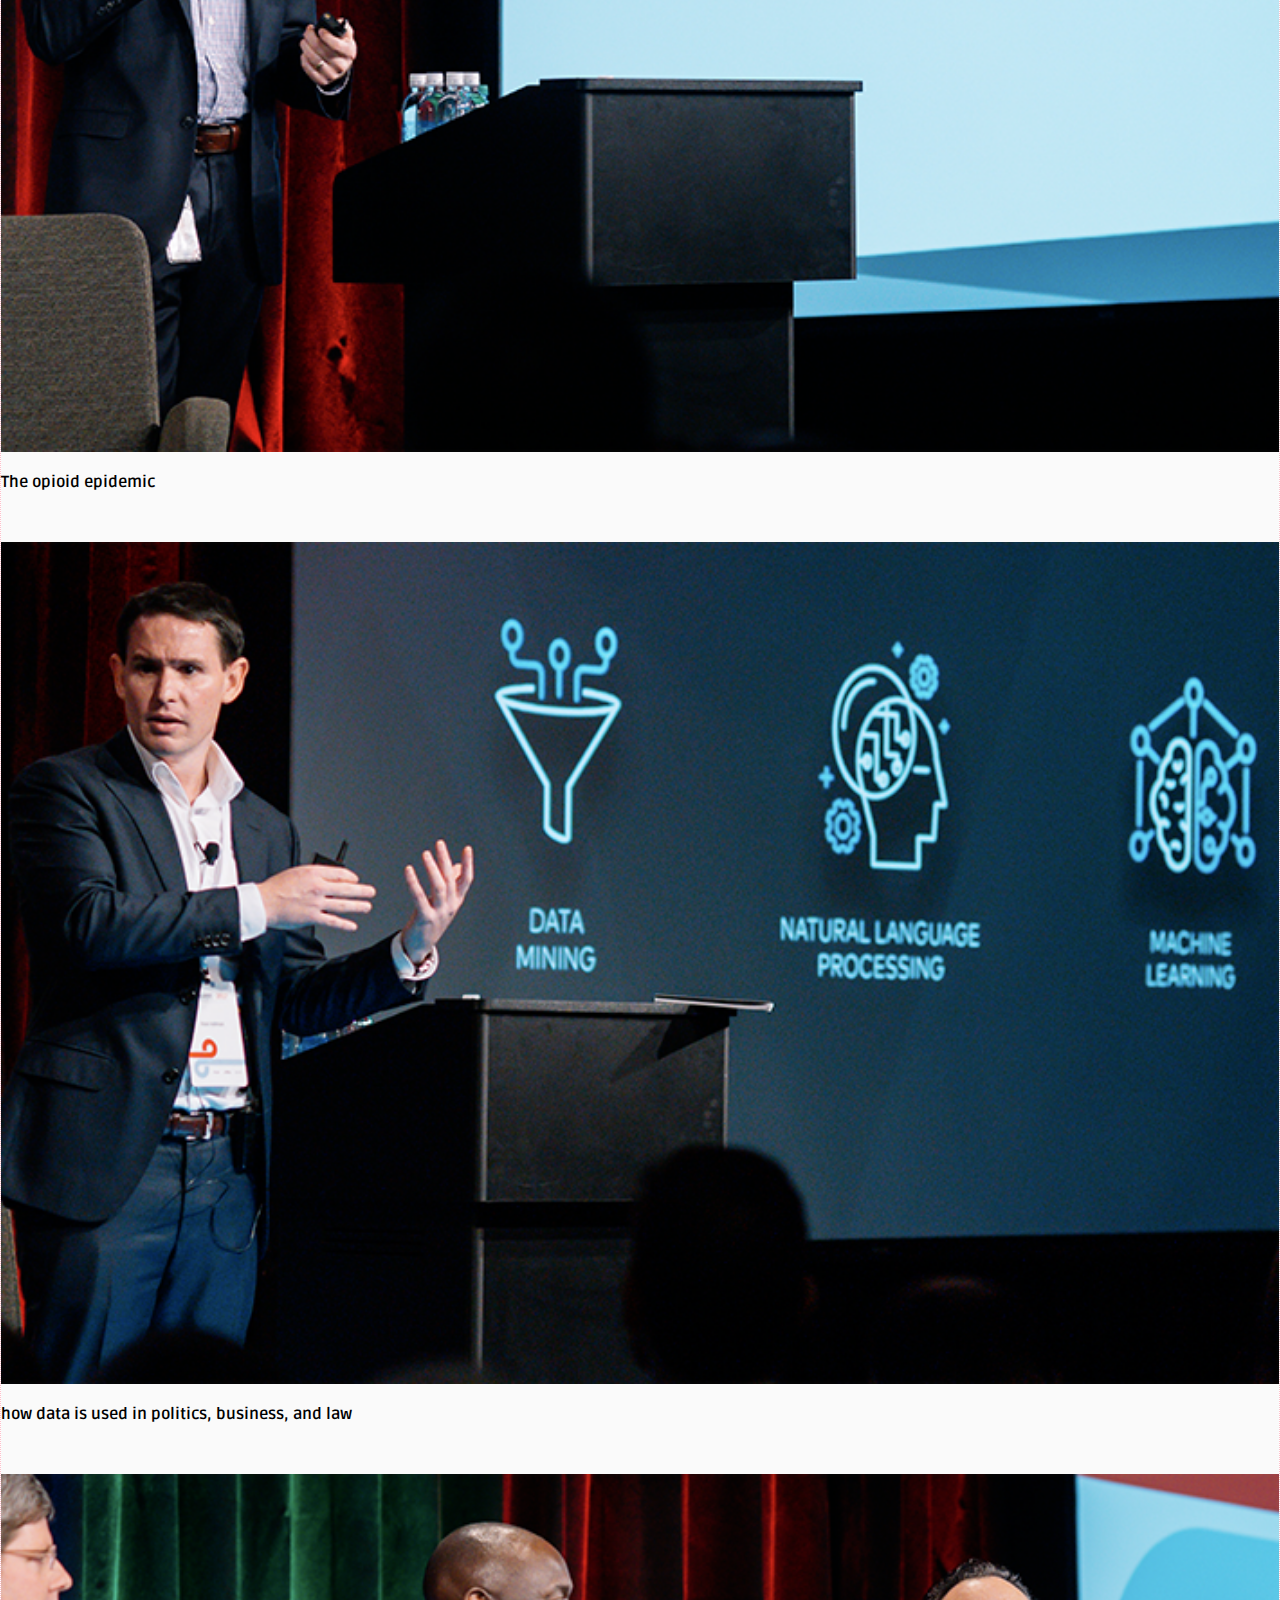
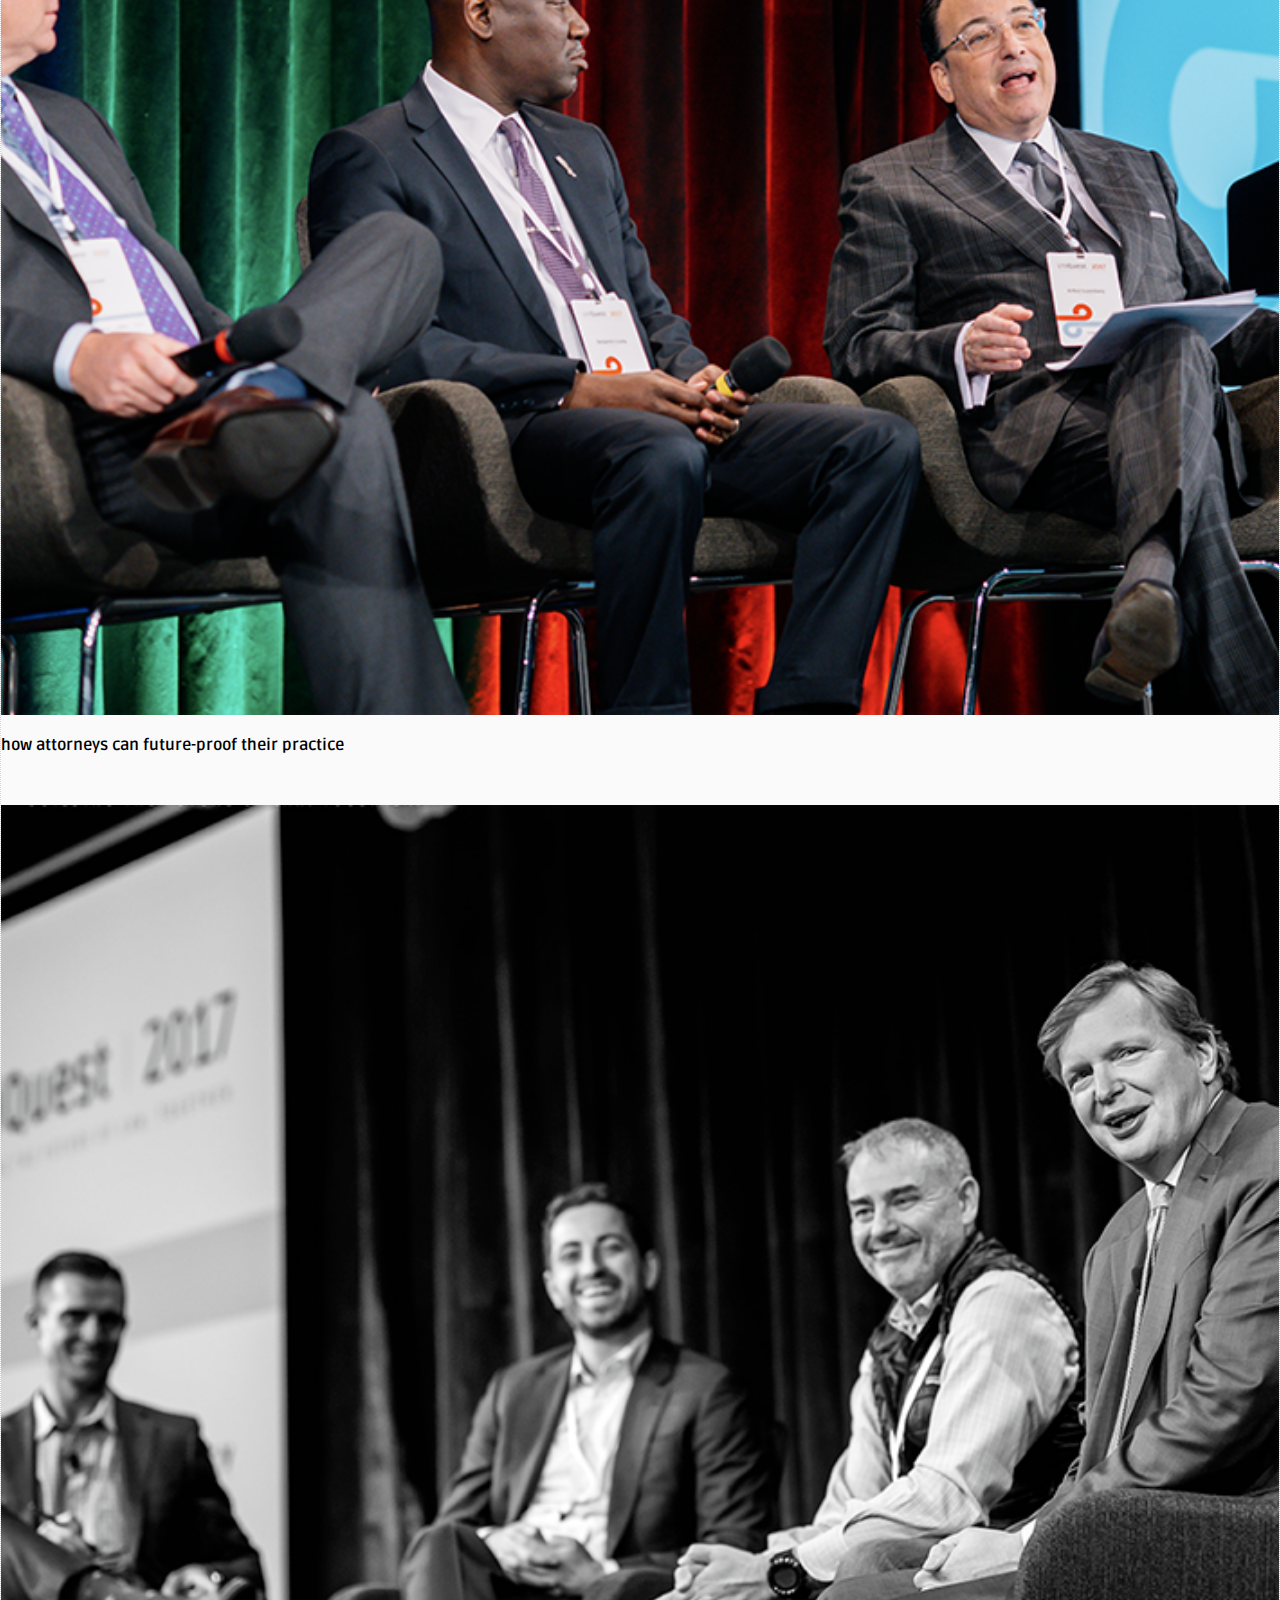
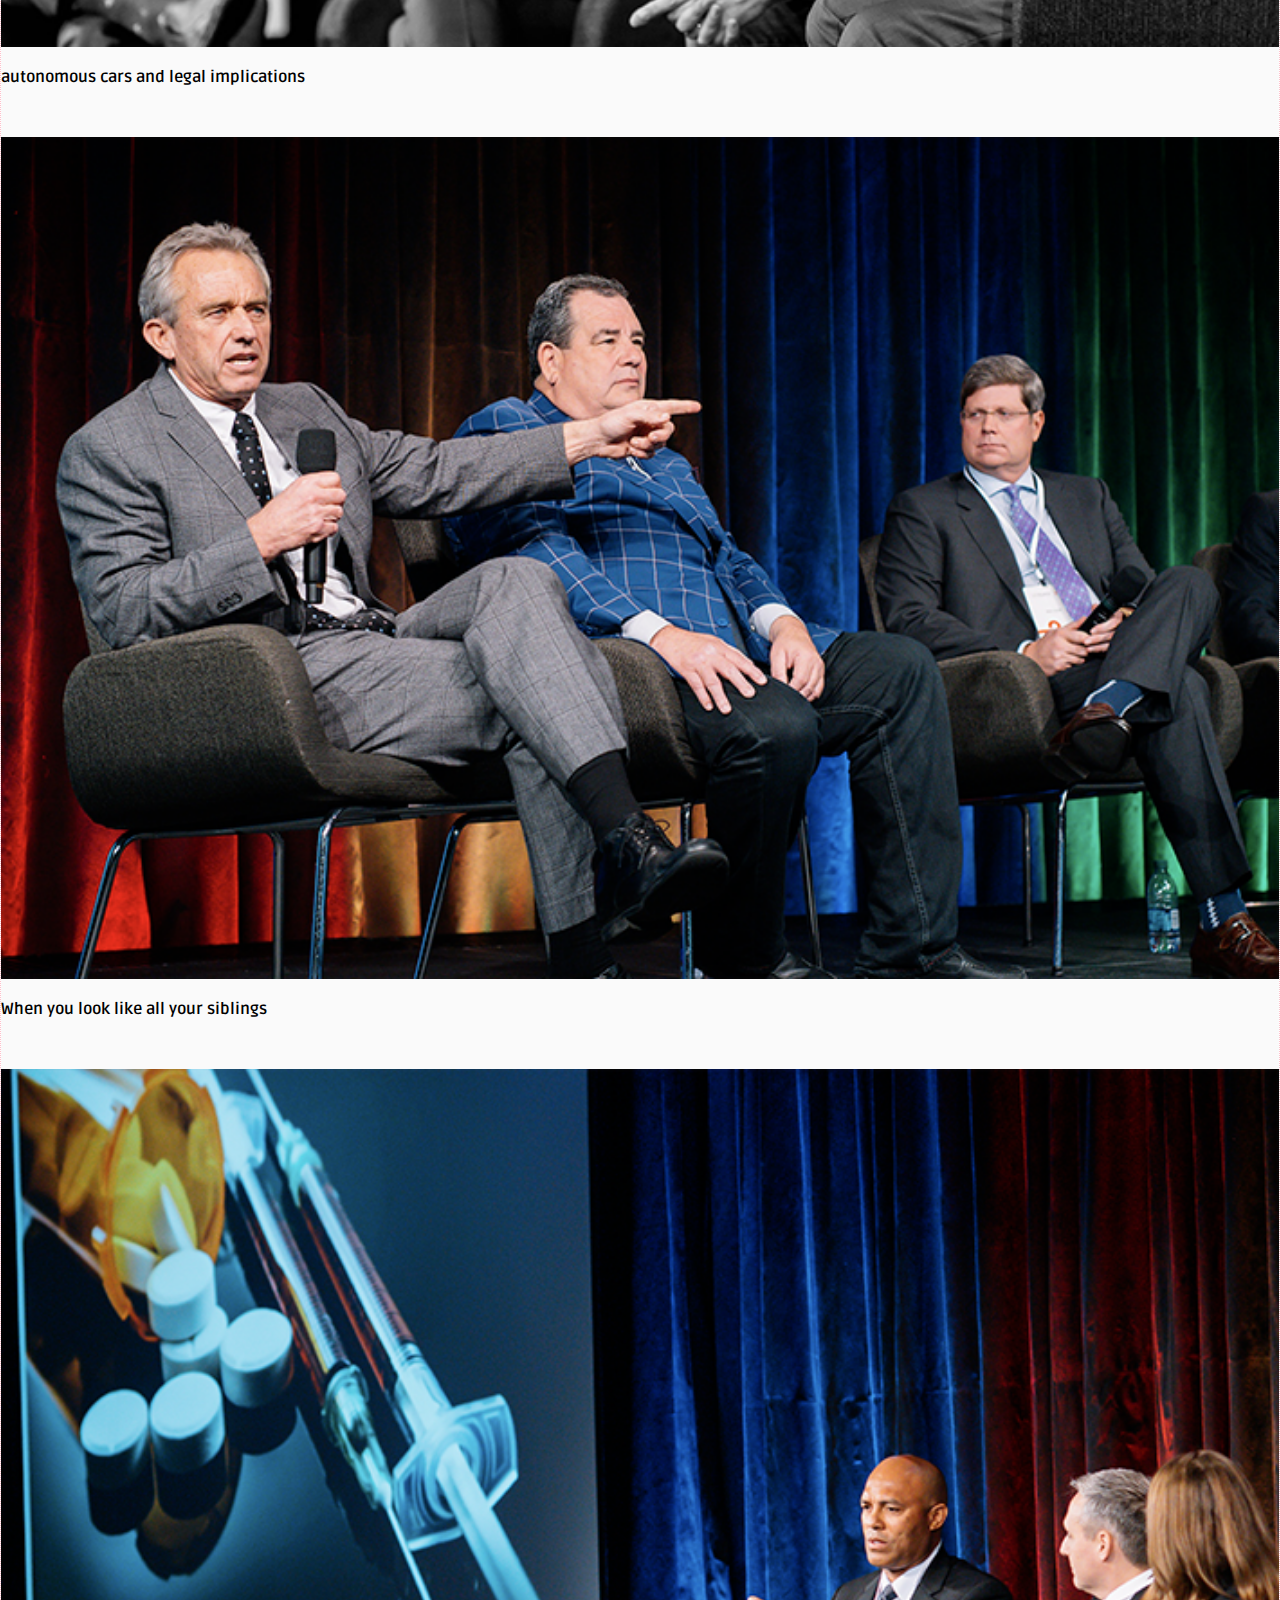
==== commit a9fe58dd: "add signup/registration" ====
--- a/index.html
+++ b/index.html
@@ -16,206 +16,234 @@
   </head>
 
   <body>
-    <div class="container">
+    <div class="wrapper">
+      <div class="continer-fluid">
+        <div class="contianer">
+        <!-- HERO VECTORS -->
+          <object class="vector" id="grey_hero_top" data="assets/vector_sm_grey.svg" type="image/svg+xml"></object>
+        </div>
+
+<!-- <HERO -->
+        <div class="container">
+          <section class="hero">
+            <div class="row header">
+              <div class="col-md-2 col-sm-0"></div>
+              <object class="col-md-8 col-sm-6" id="logo" data="assets/logo.svg" type="image/svg+xml" height="42"></object>
+              <a class="button col-md-2 col-sm-6" id="save_btn" href="views/signup.html">SAVE THE DATE</a>
+            </div>
+            <object id="video_placeholder" data="assets/video_overlay.png" type="image/png"></object>
+            <div class="thanks">
+              <h2>THANK YOU!</h2>
+              <p>LitiQuest was held on november 20th, 2017 in New York City.</p>
+              <p>Our sincerest thanks to all who attended or participated in the sold out event. Your passion and enthusiasm in the legal industry is what makes LitiQuest possible.</p>
+              <hr>
+              <span id="flickr"><span style="color: #9c9fb4;">Check out some photos from</span> LitiQuest on our flickr profile</span>
+              <!-- Flickr Profile link? -->
+              <hr>
+            </div>
+          </section>
+        </div>
+
+
+      <!-- END CONTIANER-FLUID   -->
+      </div>
+
+
+    <!-- END WRAPPER -->
+    </div>
+
+
+
+
+
+
+
+
+
+
+    <div class="wrapper">
+      <div class="conatiner">
       <!-- HERO VECTORS -->
-      <object class="vector" id="grey_hero_top" data="assets/vector_sm_grey.svg" type="image/svg+xml"></object>
-      <object class="vector" id="red_hero_left" data="assets/vector_sm_hero.svg" type="image/svg+xml"></object>
-      <object class="vector" id="grey_hero_p" data="assets/vector_lg_p.svg" type="image/svg+xml"></object>
-      <object class="vector" id="red_hero_right" data="assets/vector_sm_hero_cir.svg" type="image/svg+xml"></object>
-      <object class="vector" id="circle_outline" data="assets/vector_cir_outline.svg" type="image/svg+xml"></object>
+
+        <!--object class="vector" id="red_hero_left" data="assets/vector_sm_hero.svg" type="image/svg+xml"></object>
+        <object class="vector" id="grey_hero_p" data="assets/vector_lg_p.svg" type="image/svg+xml"></object>
+        <object class="vector" id="red_hero_right" data="assets/vector_sm_hero_cir.svg" type="image/svg+xml"></object>
+        <object class="vector" id="circle_outline" data="assets/vector_cir_outline.svg" type="image/svg+xml"></object> -->
       <!-- WHAT IS VECTORS -->
-      <object class="vector" id="what_grey" data="assets/vector_what_grey.svg" type="image/svg+xml"></object>
+        <!-- <object class="vector" id="what_grey" data="assets/vector_what_grey.svg" type="image/svg+xml"></object> -->
       <!-- LINEUP VECTORS -->
-      <object class="vector" id="lineup_grey" data="assets/vector_lineup.svg" type="image/svg+xml"></object>
+        <!-- <object class="vector" id="lineup_grey" data="assets/vector_lineup.svg" type="image/svg+xml"></object> -->
       <!-- HOSTS VECTORS -->
-      <object class="vector" id="hosts_grey" data="assets/vector_hosts.svg" type="image/svg+xml"></object>
+        <!-- <object class="vector" id="hosts_grey" data="assets/vector_hosts.svg" type="image/svg+xml"></object> -->
+      </div>
+      <!-- PAGE CONTENT -->
+      <div class="container">
 
 <!-- HERO -->
-      <section class="hero">
-        <header>
-          <div class="col-md-2 col-sm-0"></div>
-          <object class="col-md-8 col-sm-6" id="logo" data="assets/logo.svg" type="image/svg+xml" height="42"></object>
-          <a class="button col-md-2 col-sm-6" id="save_btn" href="views/signup.html">SAVE THE DATE</a>
-        </header>
-
-        <!-- use object tag to embed -->
-        <object id="video_placeholder" data="assets/video_overlay.png" type="image/png"></object>
-
-        <div class="thanks">
-          <h2>THANK YOU!</h2>
-          <p>LitiQuest was held on november 20th, 2017 in New York City.</p>
-          <p>Our sincerest thanks to all who attended or participated in the sold out event. Your passion and enthusiasm in the legal industry is what makes LitiQuest possible.</p>
-          <hr>
-          <span id="flickr"><span style="color: #9c9fb4;">Check out some photos from</span> LitiQuest on our flickr profile</span>
-          <!-- Flickr Profile link? -->
-          <hr>
-        </div>
-
-      </section>
-
+      <div class="container-fluid pbe-hero">
+
+      </div>
 
 <!-- EVENT PICTURE -->
-      <section class="slider">
-        <img src="assets/New_York_Con_2017.png" alt="Evan Rummel New York Confrence July 2017" title="Evan Rummel New York Confrence July 2017">
-        <div id="tag_line">Lorem ipsum dolor sit amet, consectetur adipisicing elit.</div>
-      </section>
-
+        <section class="slider">
+          <img src="assets/New_York_Con_2017.png" alt="Evan Rummel New York Confrence July 2017" title="Evan Rummel New York Confrence July 2017">
+          <div id="tag_line">Lorem ipsum dolor sit amet, consectetur adipisicing elit.</div>
+        </section>
 
 <!-- WHAT IS LITIQUEST -->
-      <section class="what_sec">
-
-        <div class="what">
-          <h2>WHAT IS LITIQUEST?</h2>
-          <p>LitiQuest is a confrenece that explores how technology is impacting today's law firms and how participants can "future proof" their businesses to stay ahead of the curve.</p>
-          <div class="facts">
-            <p>Last month, nearly 200 legal industry leaders and esteemed speakers gathered at Google's Manhattan office for LitiQuest</p>
-            <p>LitiQuest explored how the legal industry is evolving as a response to the mnay technological advances and social trends of the present and future</p>
-          </div>
-        </div>
-
-        <div class="title_token">2017 LINEUP</div>
-
-        <div class="row">
-          <div class="col-sm-4 col-xs-6 tile">
-            <img src="assets/mariano_rivera.png" alt="" title"">
-            <h4>Mariano Rivera</h4>
-            <p>Lorem ipsum dolor sit amet, consectetur adipisicing elit.</p>
-          </div>
-
-          <div class="col-sm-4 col-xs-6 tile">
-            <img src="assets/jim_messina.png" alt="" title"">
-            <h4>Jim Messina</h4>
-            <p>Lorem ipsum dolor sit amet, consectetur adipisicing elit.</p>
-          </div>
-
-          <div class="col-sm-4 col-xs-6 tile">
-            <img src="assets/emmanuel_schalit.png" alt="" title"">
-            <h4>Emmanuel Schalit</h4>
-            <p>Lorem ipsum dolor sit amet, consectetur adipisicing elit.</p>
-          </div>
-        </div>
-        <div class="row">
-          <div class="col-md-4 col-xs-6 tile">
-            <img src="assets/brian_panish.png" alt="" title"">
-            <h4>Brian Panish</h4>
-            <p>Lorem ipsum dolor sit amet, consectetur adipisicing elit.</p>
-          </div>
-
-          <div class="col-md-4 col-xs-6 tile">
-            <img src="assets/ben_crump.png" alt="" title"">
-            <h4>Ben Crump</h4>
-            <p>Lorem ipsum dolor sit amet, consectetur adipisicing elit.</p>
-          </div>
-
-          <div class="col-md-4 col-xs-6 tile">
-            <img src="assets/john_morgan.png" alt="" title"">
-            <h4>John Morgan</h4>
-            <p>Lorem ipsum dolor sit amet, consectetur adipisicing elit.</p>
-          </div>
-        </div>
-        <div class="row">
-          <div class="col-md-4 col-xs-6 tile">
-            <img src="assets/robert_f_kennedy_jr.png" alt="" title"">
-            <h4>Robert F. Kennedy, Jr.</h4>
-            <p>Lorem ipsum dolor sit amet, consectetur adipisicing elit.</p>
-          </div>
-
-          <div class="col-md-4 col-xs-6 tile">
-            <img src="assets/reuven_moskowitz.png" alt="" title"">
-            <h4>Reuven Moskowitz</h4>
-            <p>Lorem ipsum dolor sit amet, consectetur adipisicing elit.</p>
-          </div>
-
-          <div class="col-md-4 col-xs-6 tile">
-            <img src="assets/ryan_hallman.png" alt="" title"">
-            <h4>Ryan Hallman</h4>
-            <p>Lorem ipsum dolor sit amet, consectetur adipisicing elit.</p>
-          </div>
-        </div>
-
-      </section>
-
+        <section class="what_sec">
+
+          <div class="what">
+            <h2>WHAT IS LITIQUEST?</h2>
+            <p>LitiQuest is a confrenece that explores how technology is impacting today's law firms and how participants can "future proof" their businesses to stay ahead of the curve.</p>
+            <div class="facts">
+              <p>Last month, nearly 200 legal industry leaders and esteemed speakers gathered at Google's Manhattan office for LitiQuest</p>
+              <p>LitiQuest explored how the legal industry is evolving as a response to the mnay technological advances and social trends of the present and future</p>
+            </div>
+          </div>
+
+<!-- LINEUP -->
+          <div class="title_token">2017 LINEUP</div>
+
+          <div class="row">
+            <div class="col-md-4 col-sm-6 col-xs-12 tile">
+              <img src="assets/mariano_rivera.png" alt="" title"">
+              <h4>Mariano Rivera</h4>
+              <p>Lorem ipsum dolor sit amet, consectetur adipisicing elit.</p>
+            </div>
+
+            <div class="col-md-4 col-sm-6 col-xs-12 tile">
+              <img src="assets/jim_messina.png" alt="" title"">
+              <h4>Jim Messina</h4>
+              <p>Lorem ipsum dolor sit amet, consectetur adipisicing elit.</p>
+            </div>
+
+            <div class="col-md-4 col-sm-6 col-xs-12 tile">
+              <img src="assets/emmanuel_schalit.png" alt="" title"">
+              <h4>Emmanuel Schalit</h4>
+              <p>Lorem ipsum dolor sit amet, consectetur adipisicing elit.</p>
+            </div>
+          </div>
+          <div class="row">
+            <div class="col-md-4 col-sm-6 col-xs-12 tile">
+              <img src="assets/brian_panish.png" alt="" title"">
+              <h4>Brian Panish</h4>
+              <p>Lorem ipsum dolor sit amet, consectetur adipisicing elit.</p>
+            </div>
+
+            <div class="col-md-4 col-sm-6 col-xs-12 tile">
+              <img src="assets/ben_crump.png" alt="" title"">
+              <h4>Ben Crump</h4>
+              <p>Lorem ipsum dolor sit amet, consectetur adipisicing elit.</p>
+            </div>
+
+            <div class="col-md-4 col-sm-6 col-xs-12 tile">
+              <img src="assets/john_morgan.png" alt="" title"">
+              <h4>John Morgan</h4>
+              <p>Lorem ipsum dolor sit amet, consectetur adipisicing elit.</p>
+            </div>
+          </div>
+          <div class="row">
+            <div class="col-md-4 col-sm-6 col-xs-12 tile">
+              <img src="assets/robert_f_kennedy_jr.png" alt="" title"">
+              <h4>Robert F. Kennedy, Jr.</h4>
+              <p>Lorem ipsum dolor sit amet, consectetur adipisicing elit.</p>
+            </div>
+
+            <div class="col-md-4 col-sm-6 col-xs-12 tile">
+              <img src="assets/reuven_moskowitz.png" alt="" title"">
+              <h4>Reuven Moskowitz</h4>
+              <p>Lorem ipsum dolor sit amet, consectetur adipisicing elit.</p>
+            </div>
+
+            <div class="col-md-4 col-sm-6 col-xs-12 tile">
+              <img src="assets/ryan_hallman.png" alt="" title"">
+              <h4>Ryan Hallman</h4>
+              <p>Lorem ipsum dolor sit amet, consectetur adipisicing elit.</p>
+            </div>
+          </div>
+
+        </section>
 
 <!-- RECAP -->
-      <section class="recap">
-        <div class="title_token">2017 RECAP</div>
-
-        <div class="row">
-          <div class='col-md-4 col-xs-6 tile'>
-            <img src="assets/vid_1.png" alt="" title"">
-            <h4>The opioid epidemic</h4>
-          </div>
-
-          <div class='col-md-4 col-xs-6 tile'>
-            <img src="assets/vid_2.png" alt="" title"">
-            <h4>how data is used in politics, business, and law</h4>
-          </div>
-
-          <div class='col-md-4 col-xs-6 tile'>
-            <img src="assets/vid_3.png" alt="" title"">
-            <h4>how attorneys can future-proof their practice</h4>
-          </div>
-        </div>
-        <div class="row">
-          <div class='col-md-4 col-xs-6 tile'>
-            <img src="assets/vid_4.png" alt="" title"">
-            <h4>autonomous cars and legal implications</h4>
-          </div>
-
-          <div class='col-md-4 col-xs-6 tile'>
-            <img src="assets/vid_5.png" alt="" title"">
-            <h4>When you look like all your siblings</h4>
-          </div>
-
-          <div class='col-md-4 col-xs-6 tile'>
-            <img src="assets/vid_6.png" alt="" title"">
-            <h4>AI, Natural language processing and data mining</h4>
-          </div>
-        </div>
-        <div class="row">
-          <div class='col-md-4 col-xs-6 tile'>
-            <img src="assets/vid_7.png" alt="" title"">
-            <h4>Dogs - objects or corporations?</h4>
-          </div>
-
-          <div class='col-md-4 col-xs-6 tile'>
-            <img src="assets/vid_8.png" alt="" title"">
-            <h4>Feeding pets human food - crisis in data management</h4>
-          </div>
-
-          <div class='col-md-4 col-xs-6 tile'>
-            <img src="assets/vid_9.png" alt="" title"">
-            <h4>When you watch Law & Order</h4>
-          </div>
-        </div>
-
-      </section>
-
+        <section class="recap">
+          <div class="title_token">2017 RECAP</div>
+
+          <div class="row">
+            <div class='col-md-4 col-xs-6 tile'>
+              <img src="assets/vid_1.png" alt="" title"">
+              <h4>The opioid epidemic</h4>
+            </div>
+
+            <div class='col-md-4 col-xs-6 tile'>
+              <img src="assets/vid_2.png" alt="" title"">
+              <h4>how data is used in politics, business, and law</h4>
+            </div>
+
+            <div class='col-md-4 col-xs-6 tile'>
+              <img src="assets/vid_3.png" alt="" title"">
+              <h4>how attorneys can future-proof their practice</h4>
+            </div>
+          </div>
+          <div class="row">
+            <div class='col-md-4 col-xs-6 tile'>
+              <img src="assets/vid_4.png" alt="" title"">
+              <h4>autonomous cars and legal implications</h4>
+            </div>
+
+            <div class='col-md-4 col-xs-6 tile'>
+              <img src="assets/vid_5.png" alt="" title"">
+              <h4>When you look like all your siblings</h4>
+            </div>
+
+            <div class='col-md-4 col-xs-6 tile'>
+              <img src="assets/vid_6.png" alt="" title"">
+              <h4>AI, Natural language processing and data mining</h4>
+            </div>
+          </div>
+          <div class="row">
+            <div class='col-md-4 col-xs-6 tile'>
+              <img src="assets/vid_7.png" alt="" title"">
+              <h4>Dogs - objects or corporations?</h4>
+            </div>
+
+            <div class='col-md-4 col-xs-6 tile'>
+              <img src="assets/vid_8.png" alt="" title"">
+              <h4>Feeding pets human food - crisis in data management</h4>
+            </div>
+
+            <div class='col-md-4 col-xs-6 tile'>
+              <img src="assets/vid_9.png" alt="" title"">
+              <h4>When you watch Law & Order</h4>
+            </div>
+          </div>
+
+        </section>
+
+              <!-- HOSTS -->
 
 <!-- HOSTS -->
-      <section class="hosts">
-        <div class="title_token">OUR HOSTS</div>
-        <div>THANK YOU FOR OUR LITIQUEST 2017 HOSTS</div>
-        <div class="row host-logos">
-          <object class="col-md-3 col-xs-10" data="assets/morgan.svg" type="image/svg+xml"></object>
-          <object class="col-md-3 col-xs-10" data="assets/google.svg" type="image/svg+xml"></object>
-          <object class="col-md-3 col-xs-10" data="assets/litify.svg" type="image/svg+xml"></object>
-        </div>
-
-      </section>
-
+        <section class="hosts">
+          <div class="title_token">OUR HOSTS</div>
+          <div>THANK YOU FOR OUR LITIQUEST 2017 HOSTS</div>
+          <div class="row host-logos">
+            <object class="col-md-3 col-xs-10" data="assets/morgan.svg" type="image/svg+xml"></object>
+            <object class="col-md-3 col-xs-10" data="assets/google.svg" type="image/svg+xml"></object>
+            <object class="col-md-3 col-xs-10" data="assets/litify.svg" type="image/svg+xml"></object>
+          </div>
+        </section>
 
 <!-- FOOTER -->
-      <section class="footer">
-        <span id="copyright">LitiQuest is an initiative of forthepeople.com, litify, and google. All rights reserved &copy; 2017</span>
-      </section>
-
-
-
-
-
-
+        <section class="footer">
+          <span id="copyright">LitiQuest is an initiative of forthepeople.com, litify, and google. All rights reserved &copy; 2017</span>
+        </section>
+
+
+
+    <!-- PAGE CONTENT END -->
     </div>
+  <!-- WRAPPER END -->
+  </div>
     <!-- Optional JavaScript -->
 
     <!-- jQuery first, then Popper.js, then Bootstrap JS -->
--- a/styles.css
+++ b/styles.css
@@ -11,7 +11,6 @@
 }
 
 body {
-
   font-family: 'Ruda', sans-serif;
   background-color: #fff;
 }
@@ -58,7 +57,7 @@
 }
 
 #grey_hero_top {
-  left: -5%;
+  top: -5%;
 }
 
 #what_grey {
@@ -89,7 +88,7 @@
   min-height: 100vh;
 }
 
-header {
+.header {
   display: flex;
   flex-direction: row;
   margin: 40px 0;
@@ -97,6 +96,7 @@
 
 
 #save_btn {
+  width: 175px;
   padding: 10px 35px;
   border: 2px solid #ec4639;
   border-radius: 35px;
@@ -235,11 +235,15 @@
 
 /* HOSTS STYLES */
 .hosts {
+  background-image: url(assets/hosts_vector.svg);
+  background-repeat: no-repeat;
+  background-position: center;
   background-color: #d6dcdf;
   min-height: 675px;
   width: 110%;
-  
-}
+
+}
+
 
 .hosts > div {
   z-index: 1;
@@ -251,8 +255,11 @@
   margin: 120px auto;
 }
 
+
 /* FOOTER STYLES */
 .footer {
+  position: absolute;
+  bottom: 0;
   background-color: #363636;
   min-height: 400px;
   width: 100%;
@@ -263,5 +270,4 @@
   justify-content: center;
   align-items: center;
   text-align: center;
-
-}
+}
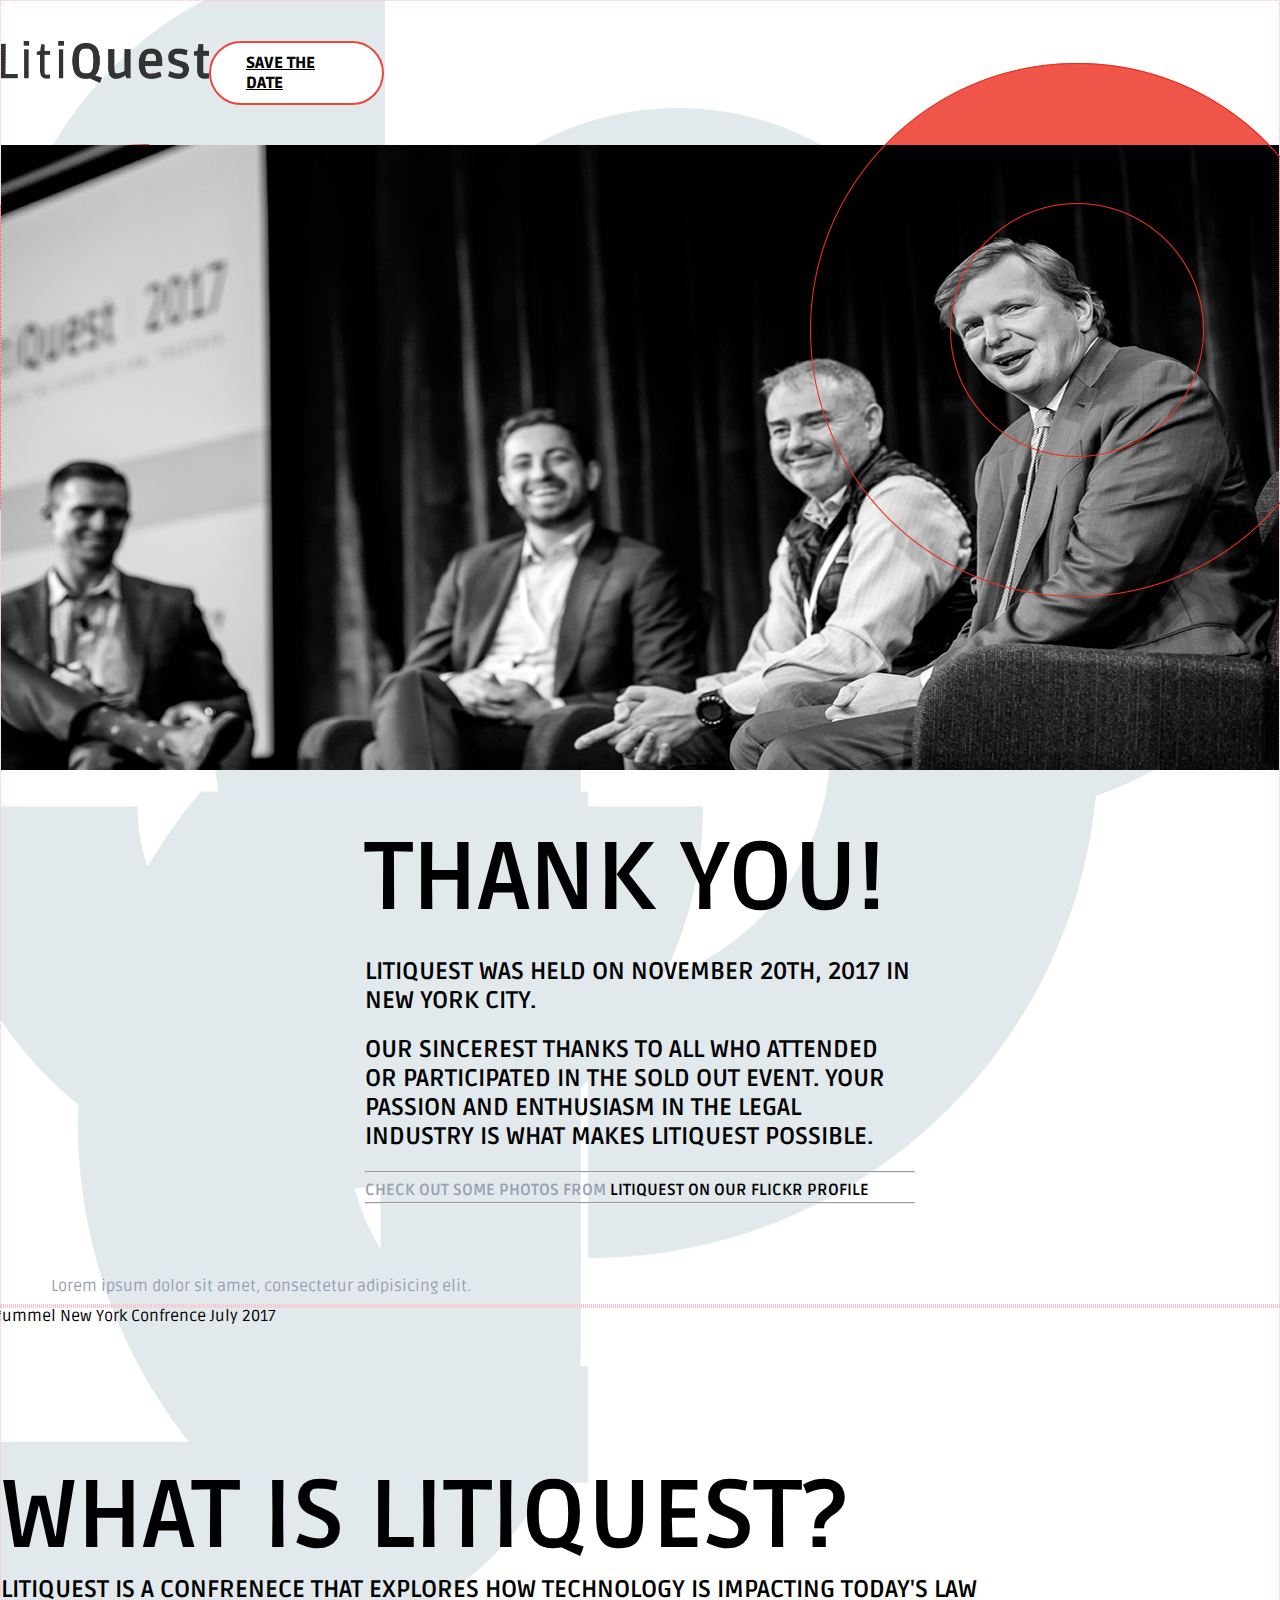
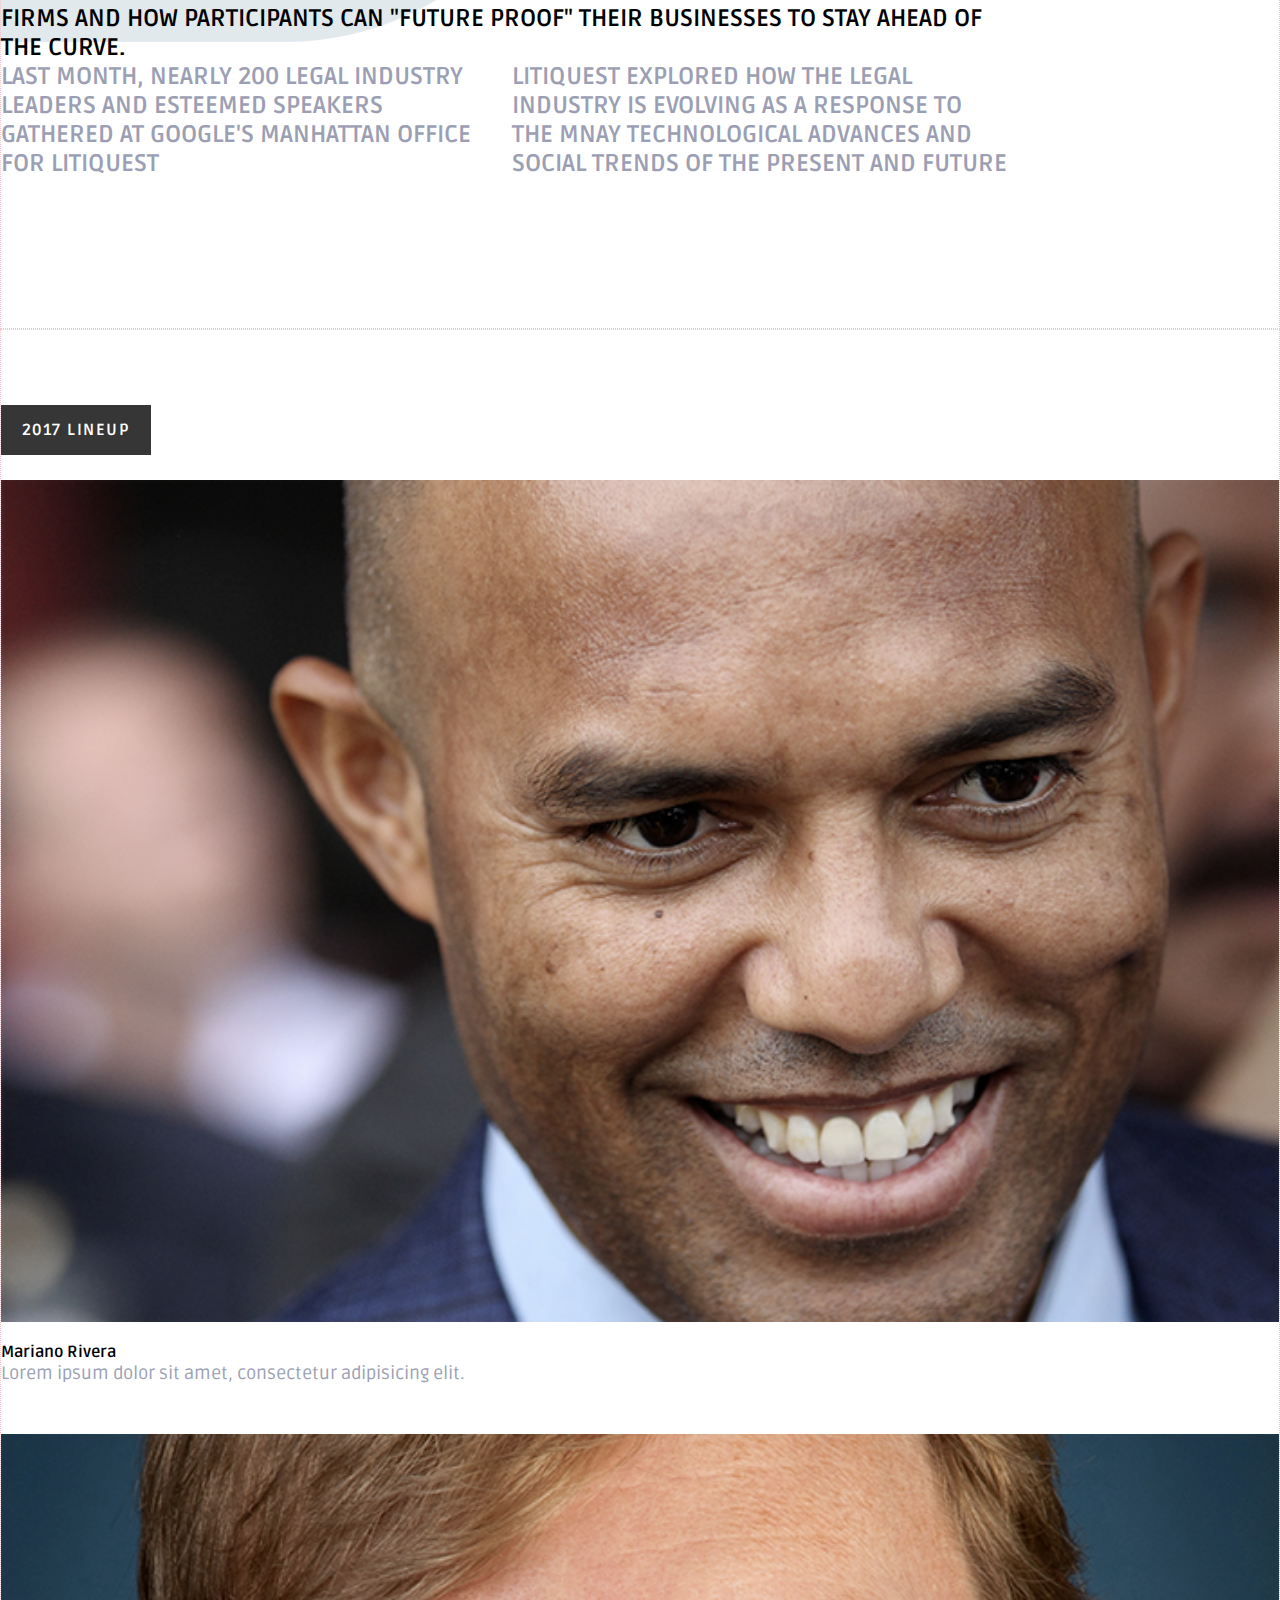
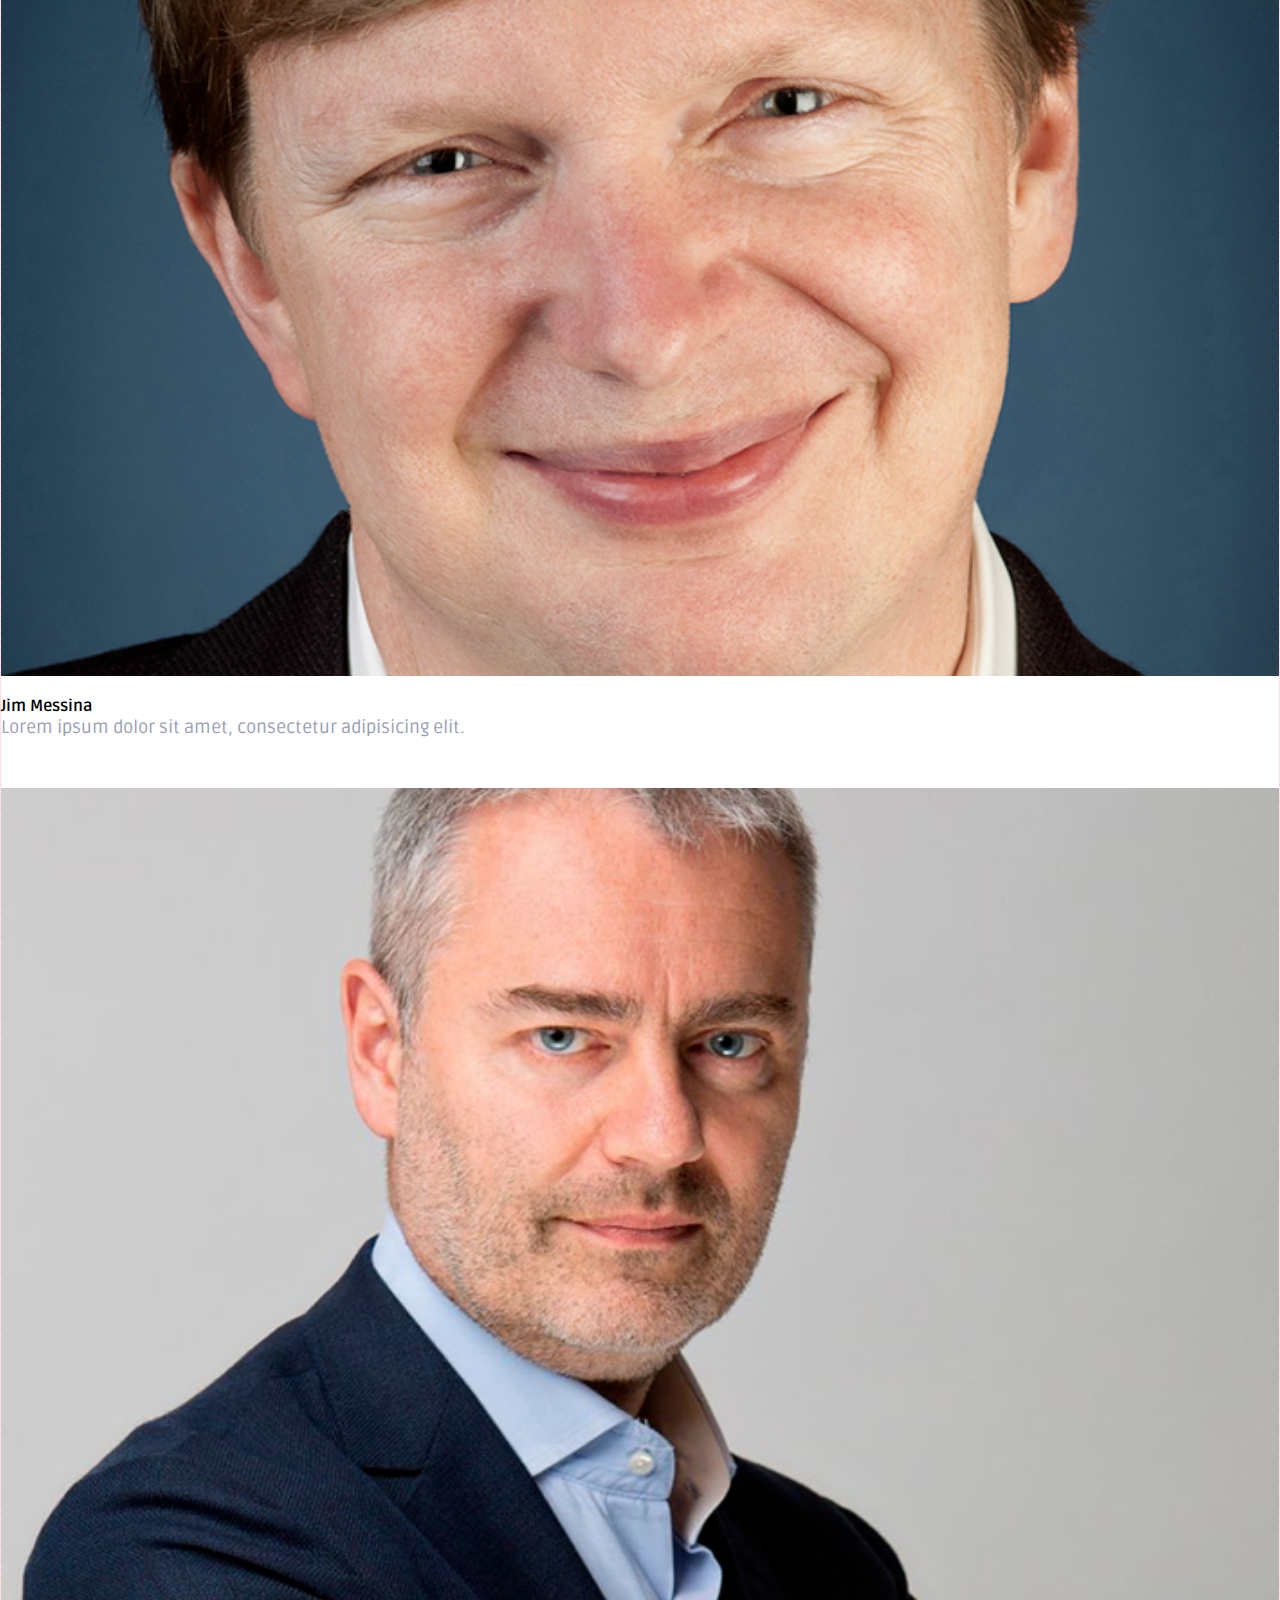
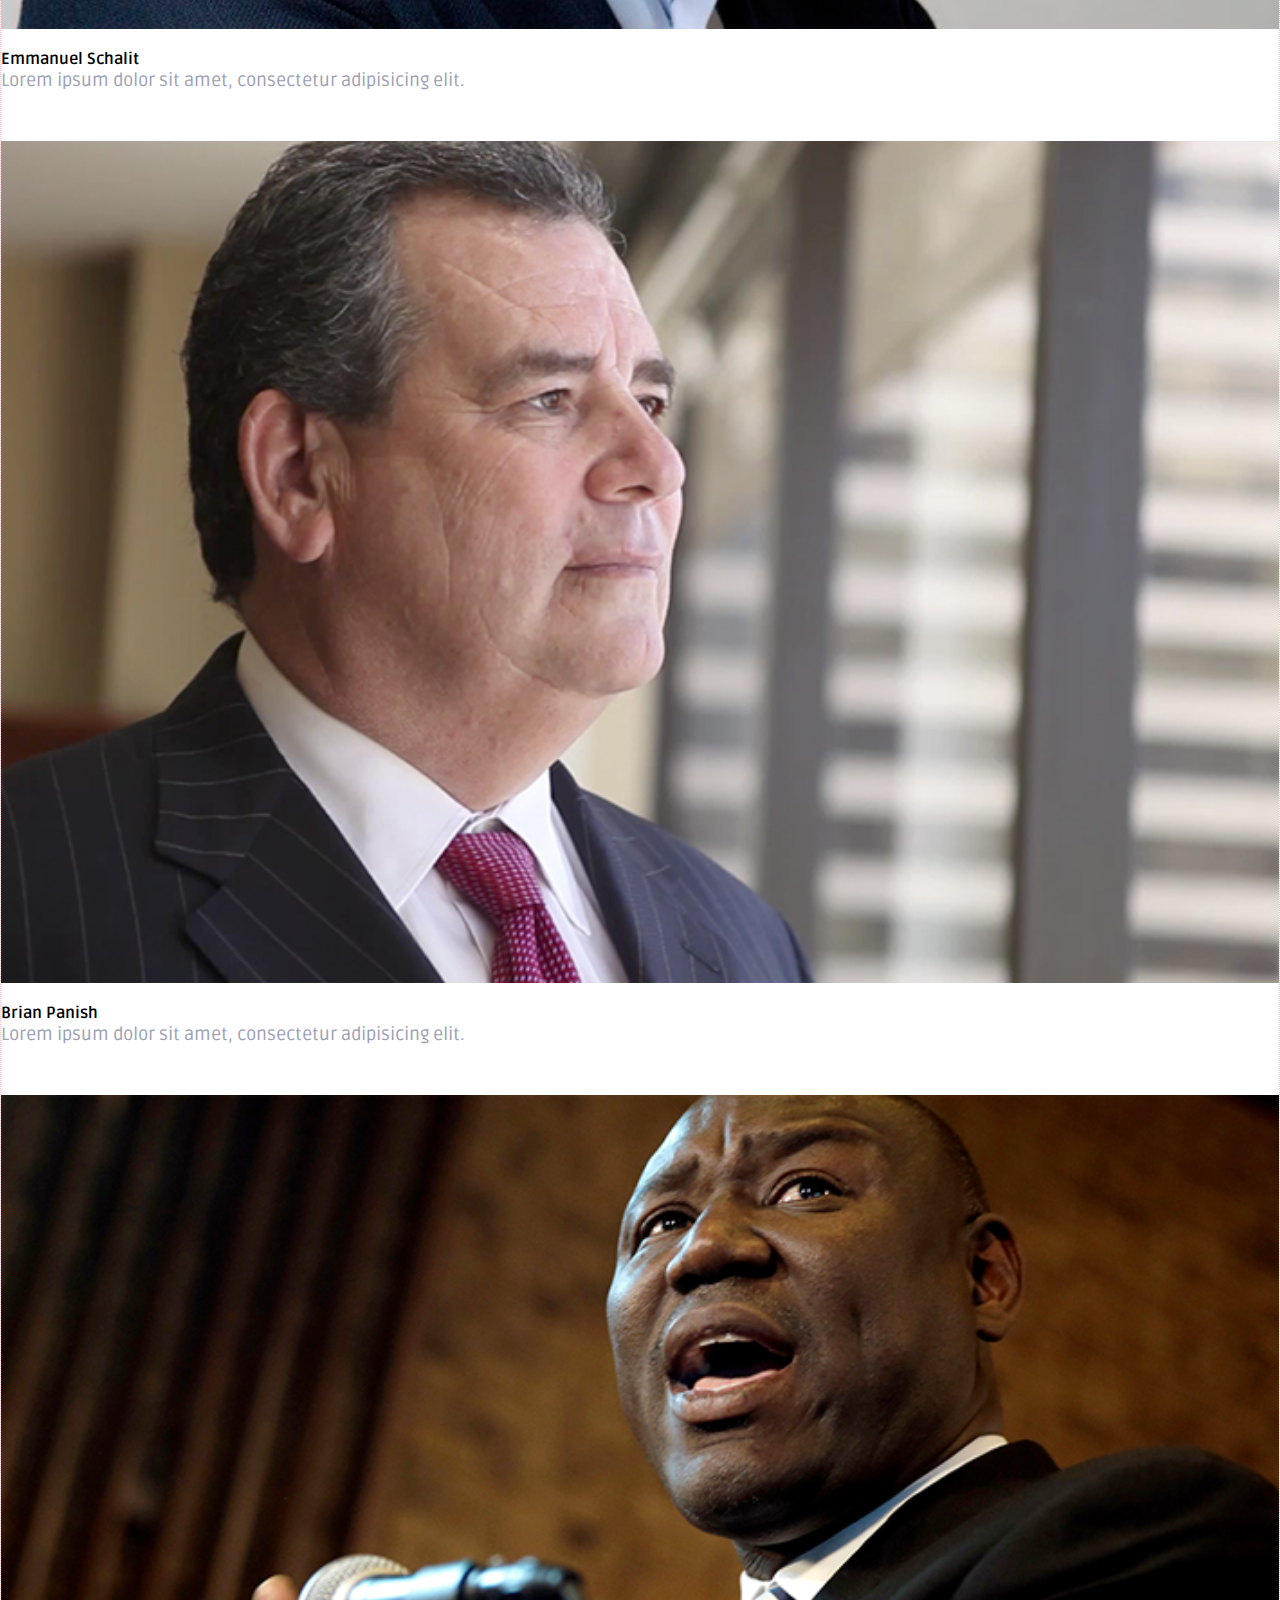
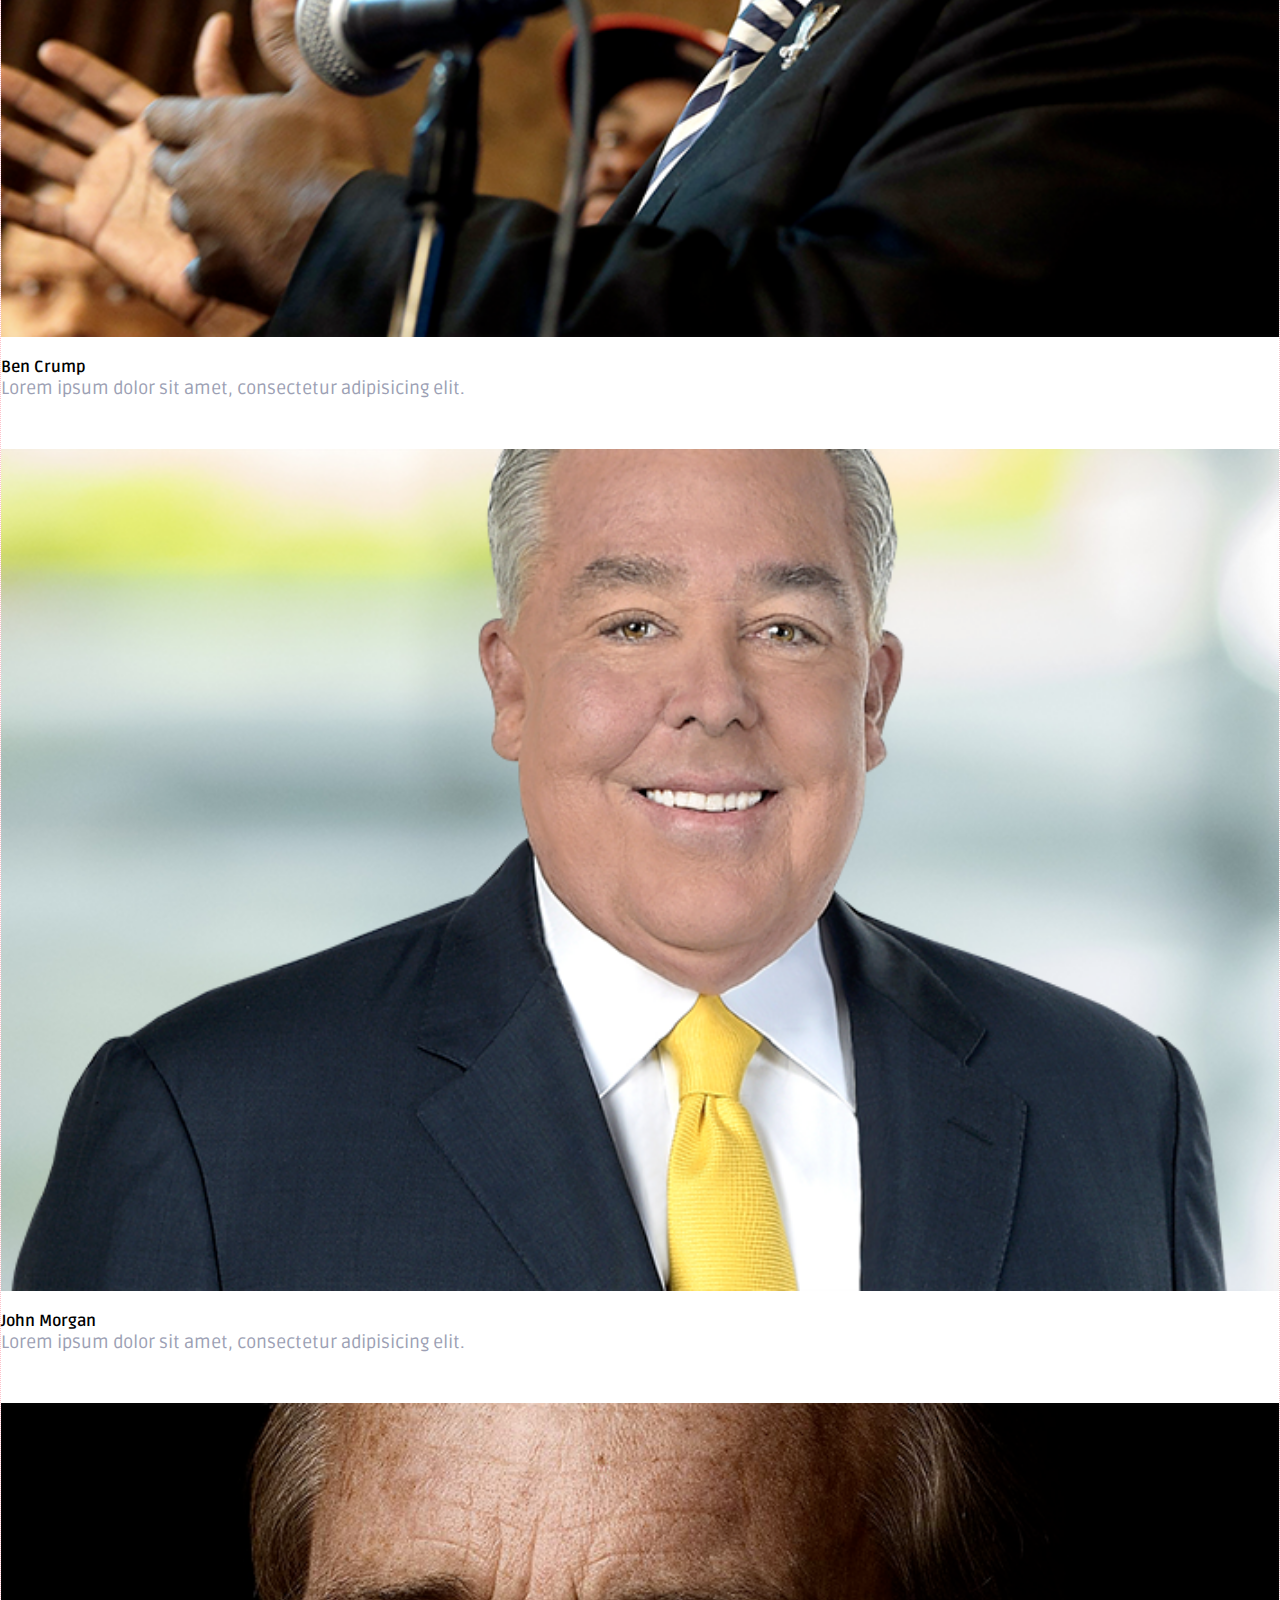
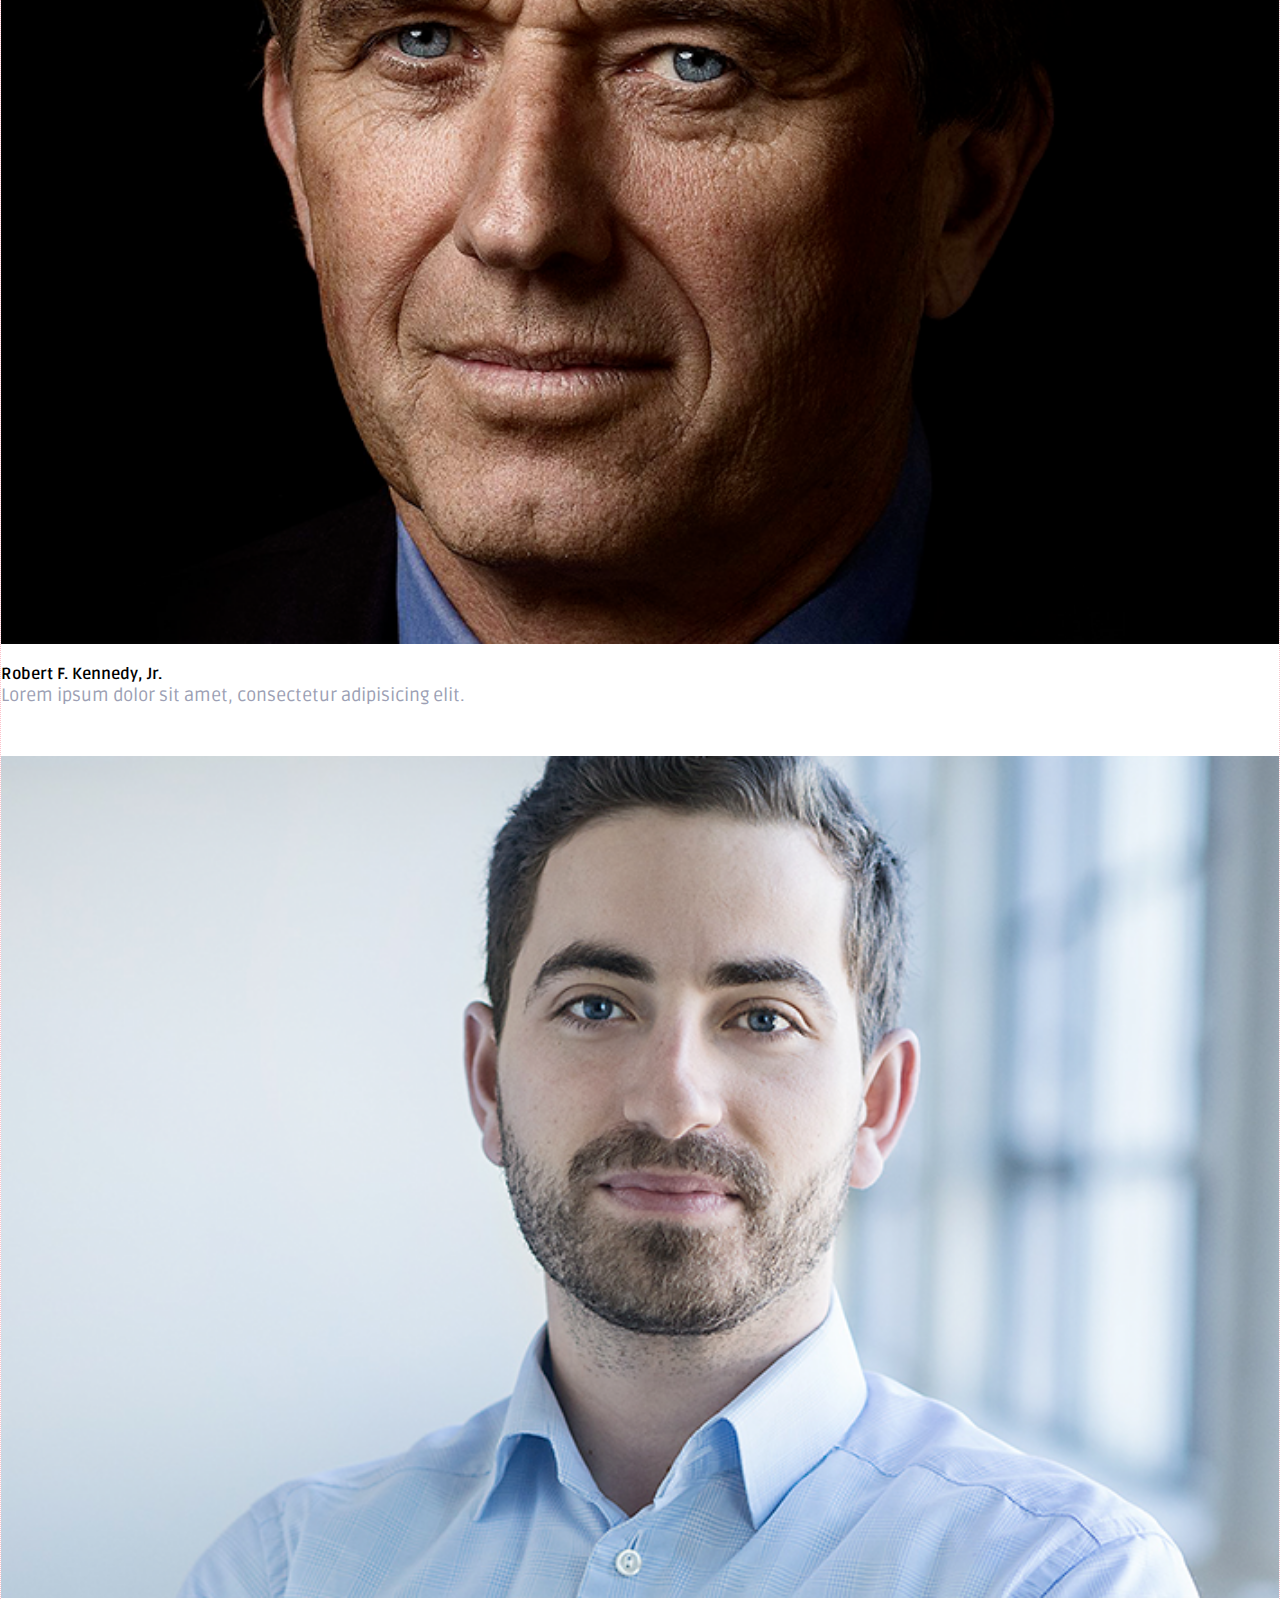
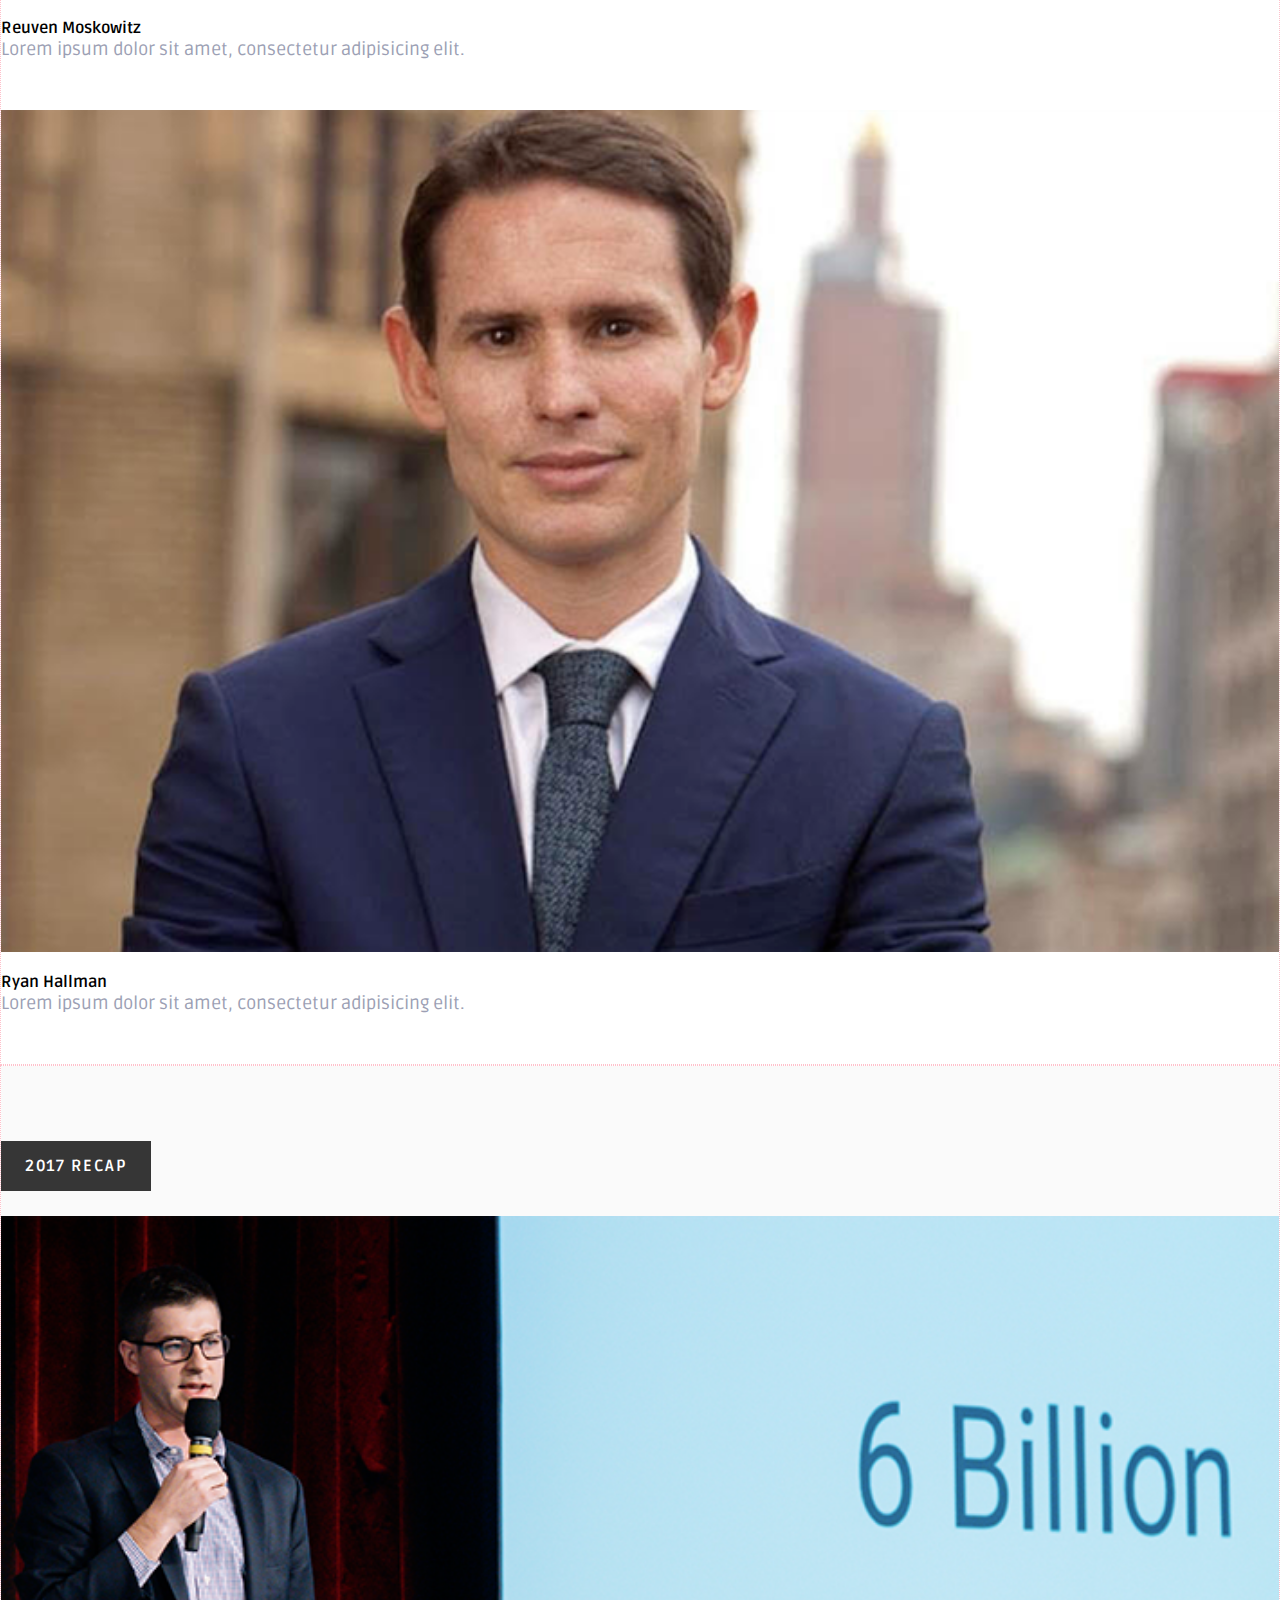
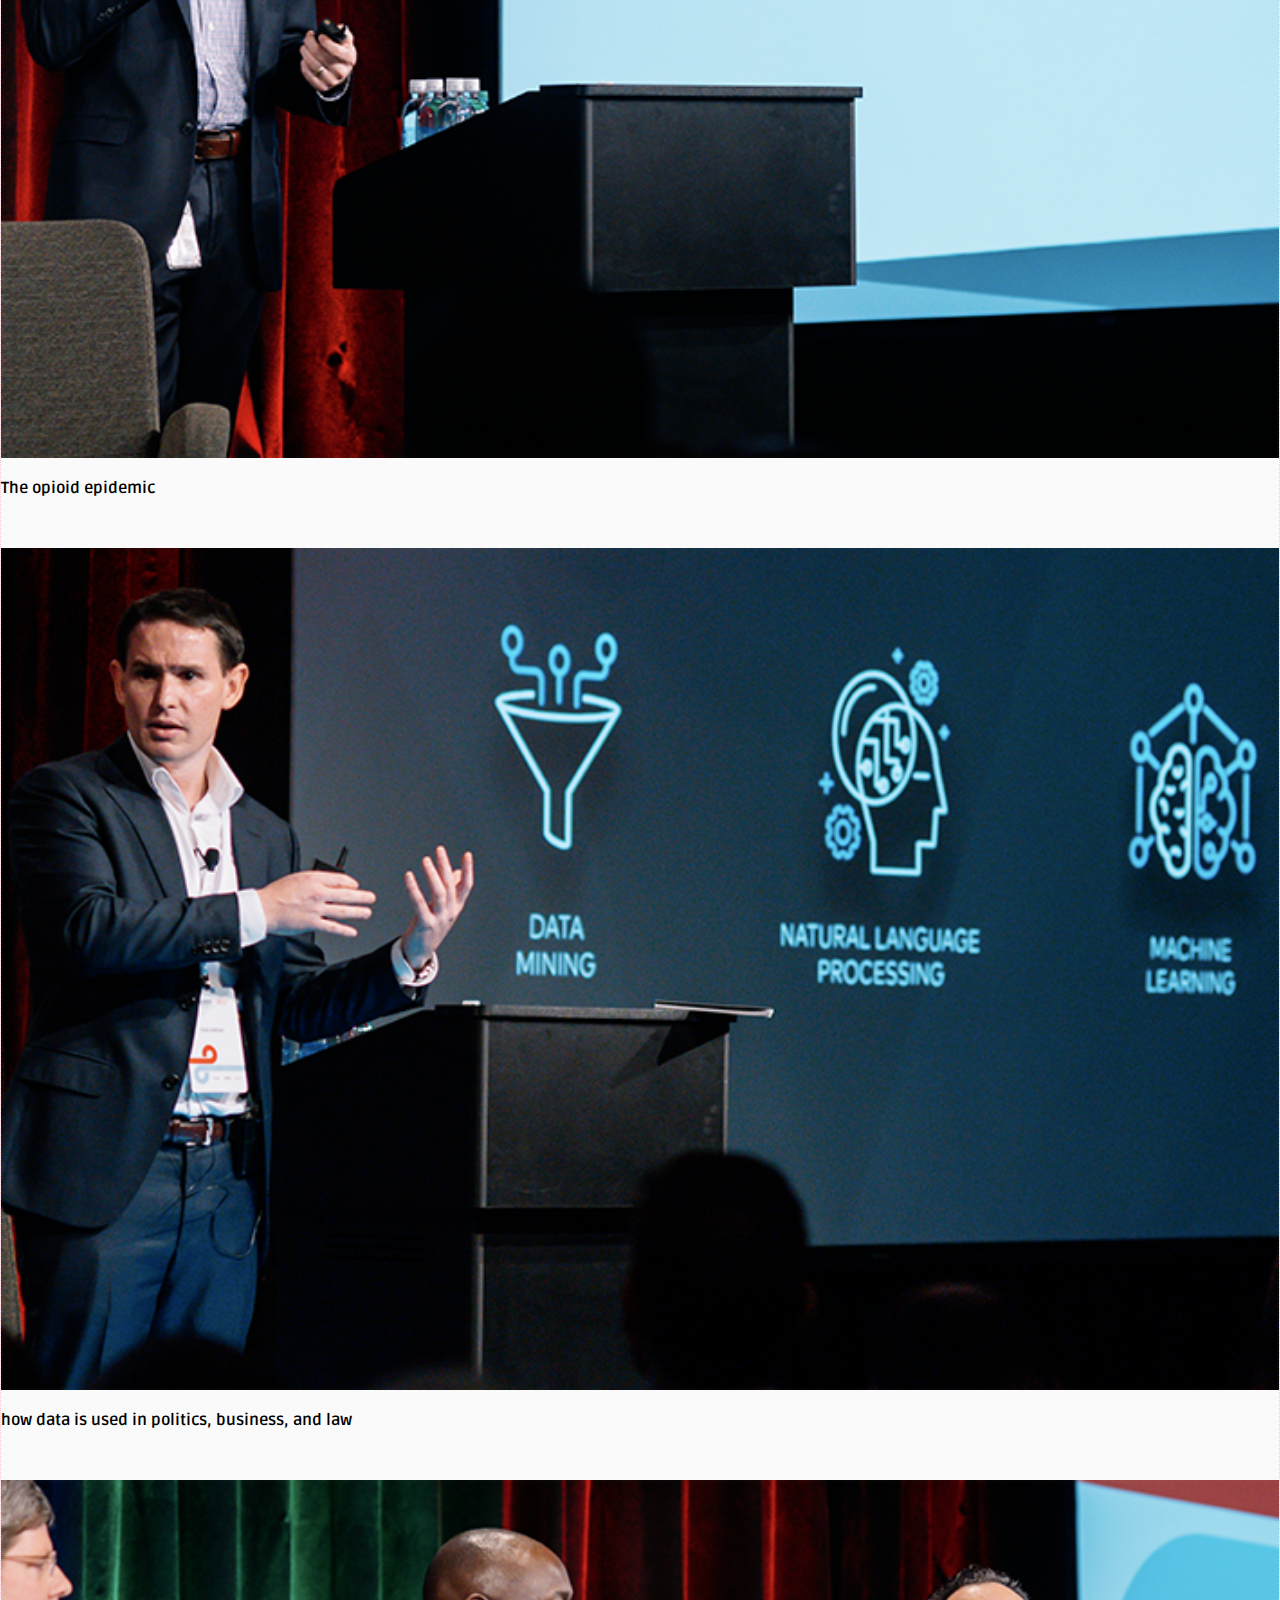
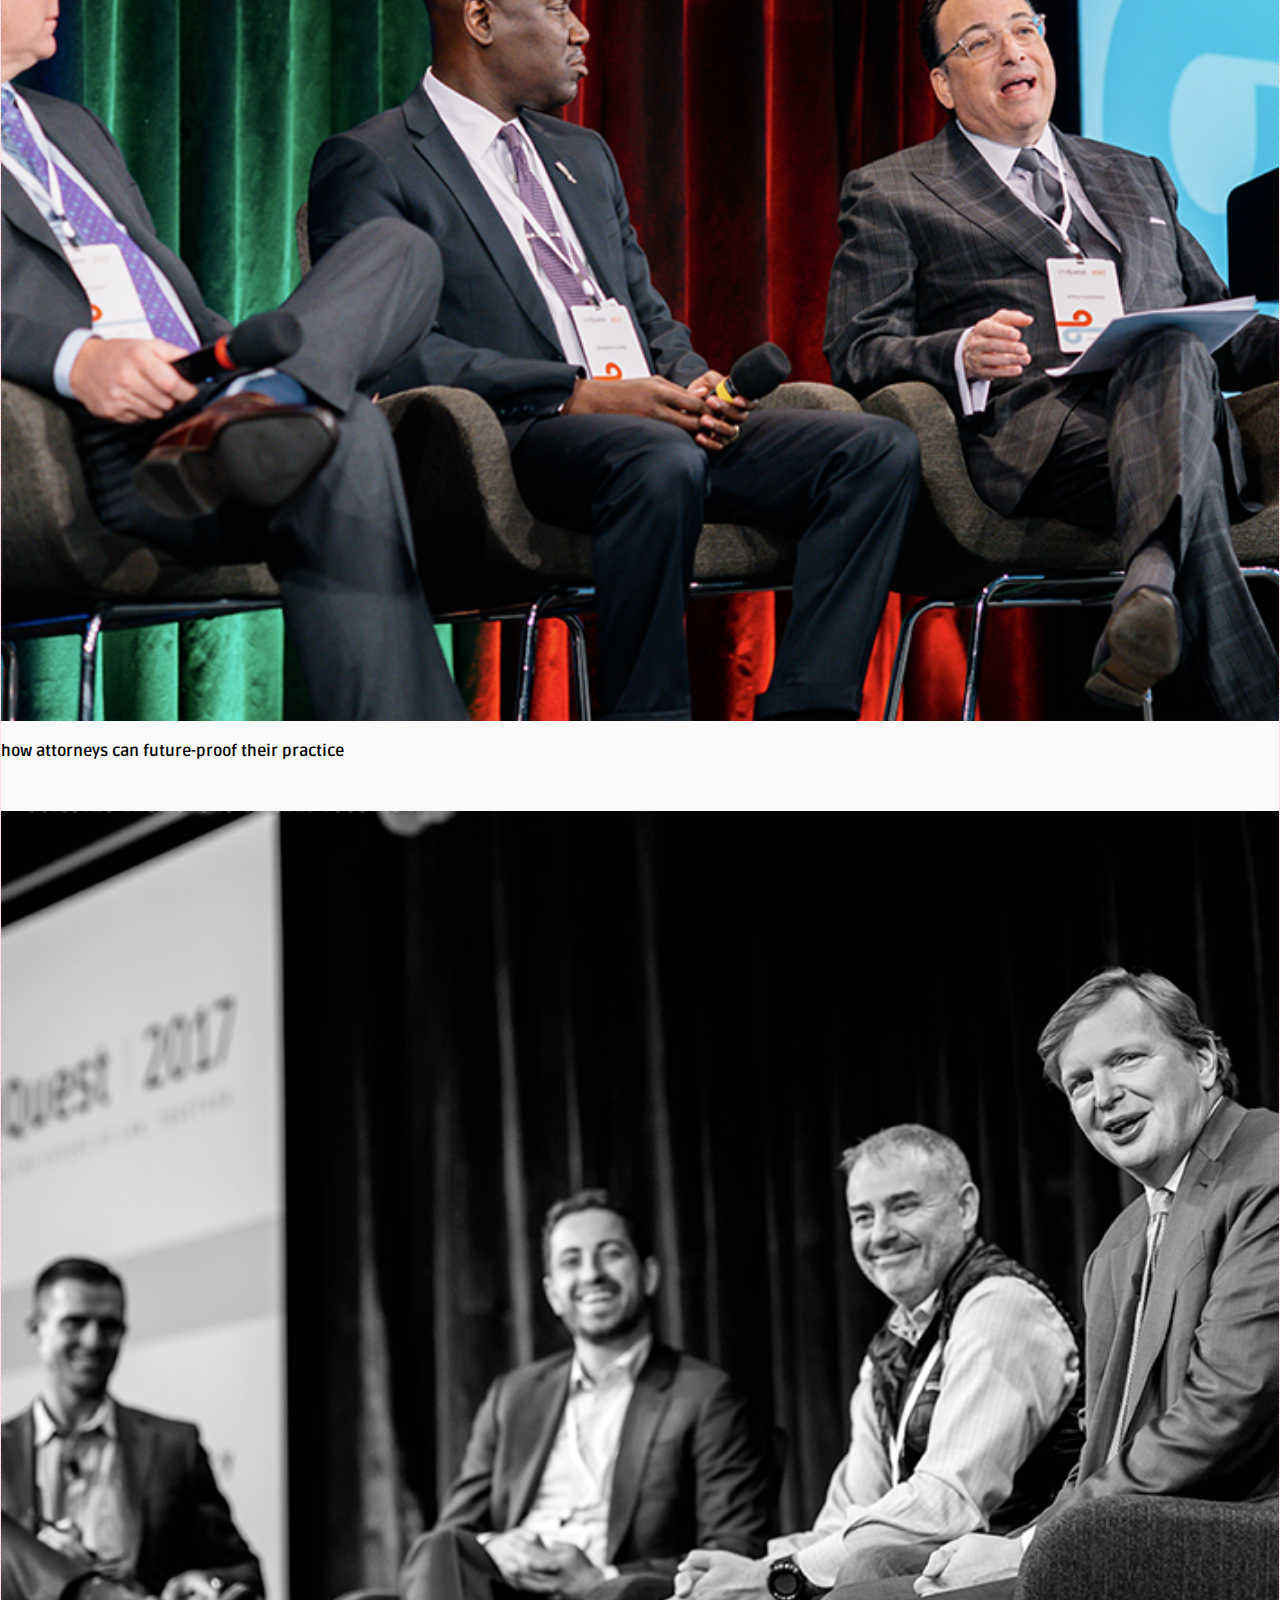
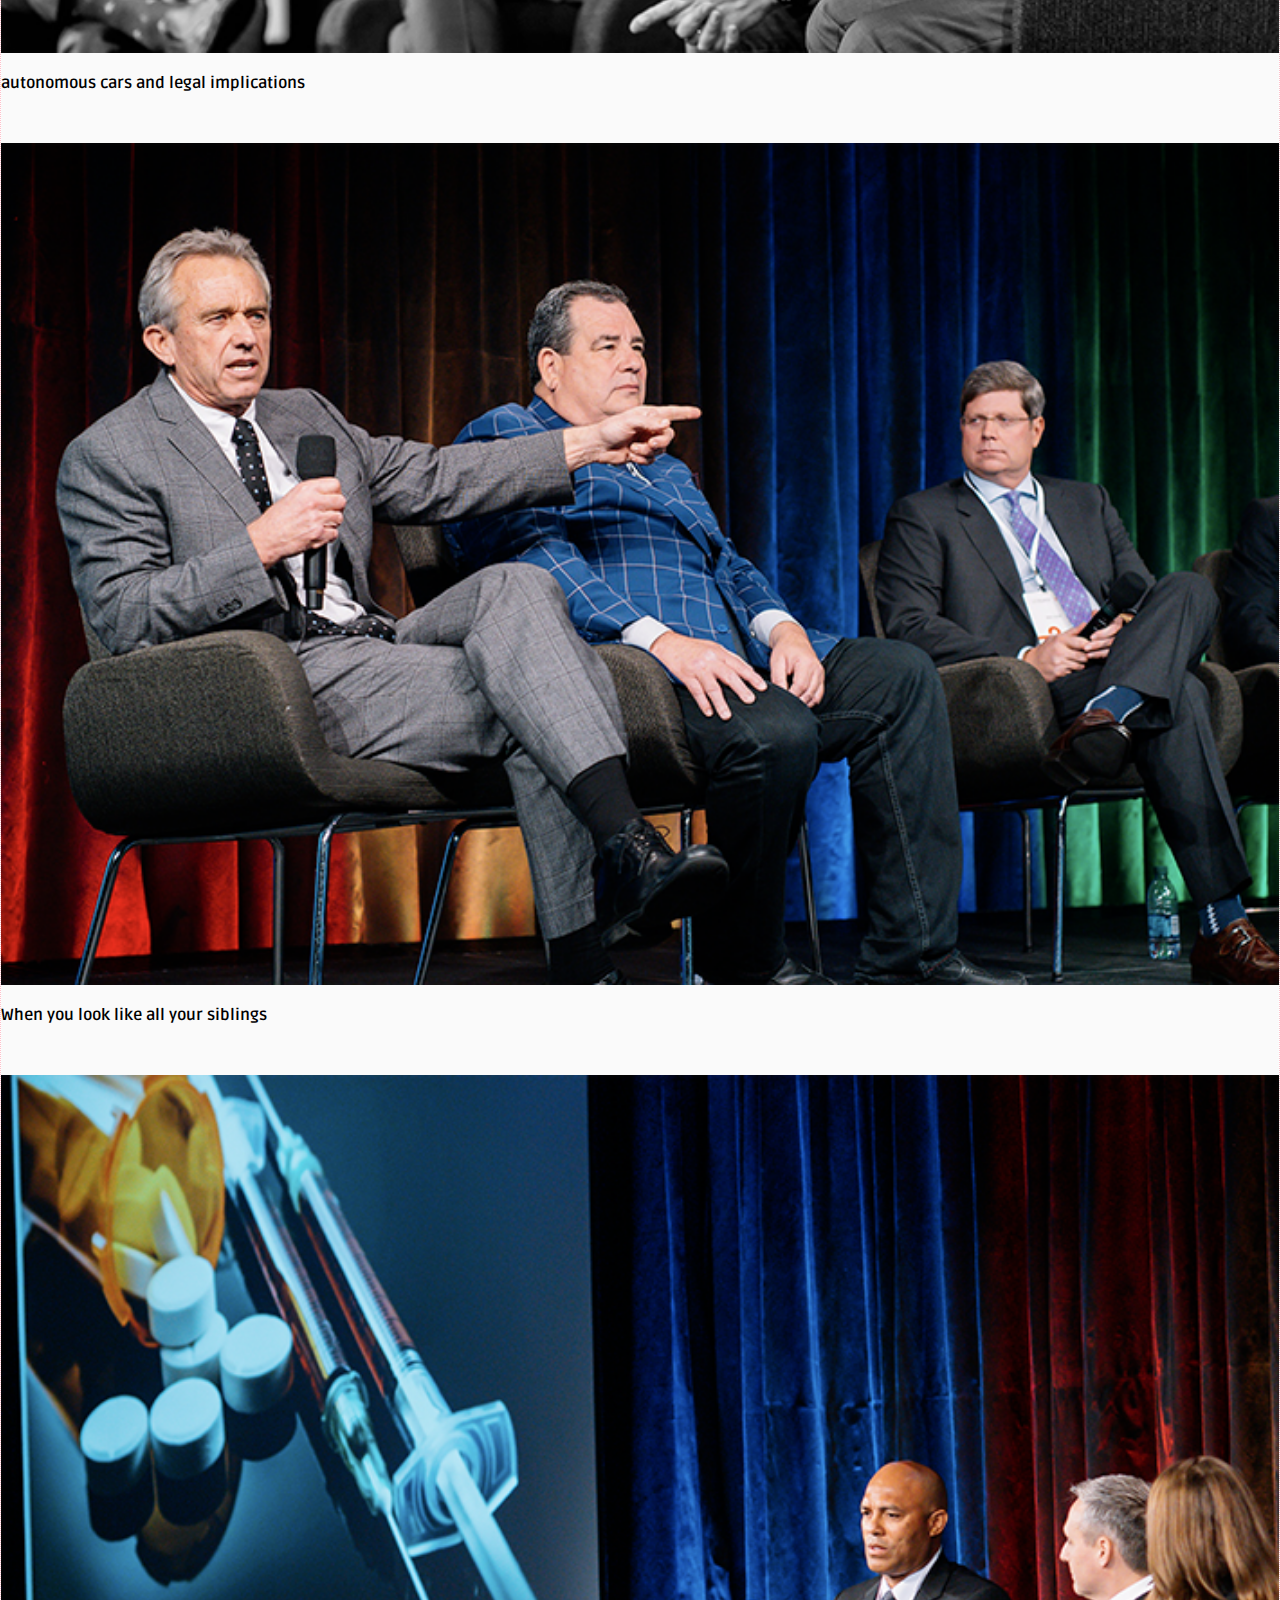
==== commit 03eb857a: "put index in containers and wrapper" ====
--- a/index.html
+++ b/index.html
@@ -17,10 +17,19 @@
 
   <body>
     <div class="wrapper">
-      <div class="continer-fluid">
         <div class="contianer">
         <!-- HERO VECTORS -->
           <object class="vector" id="grey_hero_top" data="assets/vector_sm_grey.svg" type="image/svg+xml"></object>
+          <object class="vector" id="red_hero_left" data="assets/vector_sm_hero.svg" type="image/svg+xml"></object>
+          <object class="vector" id="grey_hero_p" data="assets/vector_lg_p.svg" type="image/svg+xml"></object>
+          <object class="vector" id="red_hero_right" data="assets/vector_sm_hero_cir.svg" type="image/svg+xml"></object>
+          <object class="vector" id="circle_outline" data="assets/vector_cir_outline.svg" type="image/svg+xml"></object>
+        <!-- WHAT IS VECTORS -->
+          <object class="vector" id="what_grey" data="assets/vector_what_grey.svg" type="image/svg+xml"></object>
+        <!-- LINEUP VECTORS -->
+          <object class="vector" id="lineup_grey" data="assets/vector_lineup.svg" type="image/svg+xml"></object>
+        <!-- HOSTS VECTORS -->
+          <object class="vector" id="hosts_grey" data="assets/vector_hosts.svg" type="image/svg+xml"></object>
         </div>
 
 <!-- <HERO -->
@@ -44,206 +53,173 @@
           </section>
         </div>
 
-
-      <!-- END CONTIANER-FLUID   -->
-      </div>
-
-
+<!-- EVENT PICTURE -->
+        <div class="container">
+          <section class="slider">
+            <img src="assets/New_York_Con_2017.png" alt="Evan Rummel New York Confrence July 2017" title="Evan Rummel New York Confrence July 2017">
+            <div id="tag_line">Lorem ipsum dolor sit amet, consectetur adipisicing elit.</div>
+          </section>
+        </div>
+
+<!-- WHAT IS LITIQUEST -->
+        <div class="container">
+          <section class="what_sec">
+
+            <div class="what">
+              <h2>WHAT IS LITIQUEST?</h2>
+              <p>LitiQuest is a confrenece that explores how technology is impacting today's law firms and how participants can "future proof" their businesses to stay ahead of the curve.</p>
+              <div class="facts">
+                <p>Last month, nearly 200 legal industry leaders and esteemed speakers gathered at Google's Manhattan office for LitiQuest</p>
+                <p>LitiQuest explored how the legal industry is evolving as a response to the mnay technological advances and social trends of the present and future</p>
+              </div>
+            </div>
+          </div>
+
+<!-- LINEUP -->
+          <div class="container">
+            <section="lineup">
+              <div class="title_token">2017 LINEUP</div>
+
+              <div class="row">
+                <div class="col-md-4 col-sm-6 col-xs-12 tile">
+                  <img src="assets/mariano_rivera.png" alt="" title"">
+                  <h4>Mariano Rivera</h4>
+                  <p>Lorem ipsum dolor sit amet, consectetur adipisicing elit.</p>
+                </div>
+
+                <div class="col-md-4 col-sm-6 col-xs-12 tile">
+                  <img src="assets/jim_messina.png" alt="" title"">
+                  <h4>Jim Messina</h4>
+                  <p>Lorem ipsum dolor sit amet, consectetur adipisicing elit.</p>
+                </div>
+
+                <div class="col-md-4 col-sm-6 col-xs-12 tile">
+                  <img src="assets/emmanuel_schalit.png" alt="" title"">
+                  <h4>Emmanuel Schalit</h4>
+                  <p>Lorem ipsum dolor sit amet, consectetur adipisicing elit.</p>
+                </div>
+              </div>
+              <div class="row">
+                <div class="col-md-4 col-sm-6 col-xs-12 tile">
+                  <img src="assets/brian_panish.png" alt="" title"">
+                  <h4>Brian Panish</h4>
+                  <p>Lorem ipsum dolor sit amet, consectetur adipisicing elit.</p>
+                </div>
+
+                <div class="col-md-4 col-sm-6 col-xs-12 tile">
+                  <img src="assets/ben_crump.png" alt="" title"">
+                  <h4>Ben Crump</h4>
+                  <p>Lorem ipsum dolor sit amet, consectetur adipisicing elit.</p>
+                </div>
+
+                <div class="col-md-4 col-sm-6 col-xs-12 tile">
+                  <img src="assets/john_morgan.png" alt="" title"">
+                  <h4>John Morgan</h4>
+                  <p>Lorem ipsum dolor sit amet, consectetur adipisicing elit.</p>
+                </div>
+              </div>
+              <div class="row">
+                <div class="col-md-4 col-sm-6 col-xs-12 tile">
+                  <img src="assets/robert_f_kennedy_jr.png" alt="" title"">
+                  <h4>Robert F. Kennedy, Jr.</h4>
+                  <p>Lorem ipsum dolor sit amet, consectetur adipisicing elit.</p>
+                </div>
+
+                <div class="col-md-4 col-sm-6 col-xs-12 tile">
+                  <img src="assets/reuven_moskowitz.png" alt="" title"">
+                  <h4>Reuven Moskowitz</h4>
+                  <p>Lorem ipsum dolor sit amet, consectetur adipisicing elit.</p>
+                </div>
+
+                <div class="col-md-4 col-sm-6 col-xs-12 tile">
+                  <img src="assets/ryan_hallman.png" alt="" title"">
+                  <h4>Ryan Hallman</h4>
+                  <p>Lorem ipsum dolor sit amet, consectetur adipisicing elit.</p>
+                </div>
+              </div>
+
+            </section>
+          </div>
+
+<!-- RECAP -->
+          <div class="container">
+            <section class="recap">
+              <div class="title_token">2017 RECAP</div>
+
+              <div class="row">
+                <div class='col-md-4 col-xs-6 tile'>
+                  <img src="assets/vid_1.png" alt="" title"">
+                  <h4>The opioid epidemic</h4>
+                </div>
+
+                <div class='col-md-4 col-xs-6 tile'>
+                  <img src="assets/vid_2.png" alt="" title"">
+                  <h4>how data is used in politics, business, and law</h4>
+                </div>
+
+                <div class='col-md-4 col-xs-6 tile'>
+                  <img src="assets/vid_3.png" alt="" title"">
+                  <h4>how attorneys can future-proof their practice</h4>
+                </div>
+              </div>
+              <div class="row">
+                <div class='col-md-4 col-xs-6 tile'>
+                  <img src="assets/vid_4.png" alt="" title"">
+                  <h4>autonomous cars and legal implications</h4>
+                </div>
+
+                <div class='col-md-4 col-xs-6 tile'>
+                  <img src="assets/vid_5.png" alt="" title"">
+                  <h4>When you look like all your siblings</h4>
+                </div>
+
+                <div class='col-md-4 col-xs-6 tile'>
+                  <img src="assets/vid_6.png" alt="" title"">
+                  <h4>AI, Natural language processing and data mining</h4>
+                </div>
+              </div>
+              <div class="row">
+                <div class='col-md-4 col-xs-6 tile'>
+                  <img src="assets/vid_7.png" alt="" title"">
+                  <h4>Dogs - objects or corporations?</h4>
+                </div>
+
+                <div class='col-md-4 col-xs-6 tile'>
+                  <img src="assets/vid_8.png" alt="" title"">
+                  <h4>Feeding pets human food - crisis in data management</h4>
+                </div>
+
+                <div class='col-md-4 col-xs-6 tile'>
+                  <img src="assets/vid_9.png" alt="" title"">
+                  <h4>When you watch Law & Order</h4>
+                </div>
+              </div>
+
+            </section>
+          </div>
+
+<!-- HOSTS -->
+          <div class="container">
+            <section class="hosts">
+              <div class="title_token">OUR HOSTS</div>
+              <div>THANK YOU FOR OUR LITIQUEST 2017 HOSTS</div>
+              <div class="row host-logos">
+                <object class="col-md-3 col-xs-10" data="assets/morgan.svg" type="image/svg+xml"></object>
+                <object class="col-md-3 col-xs-10" data="assets/google.svg" type="image/svg+xml"></object>
+                <object class="col-md-3 col-xs-10" data="assets/litify.svg" type="image/svg+xml"></object>
+              </div>
+            </section>
+          </div>
     <!-- END WRAPPER -->
     </div>
-
-
-
-
-
-
-
-
-
-
-    <div class="wrapper">
-      <div class="conatiner">
-      <!-- HERO VECTORS -->
-
-        <!--object class="vector" id="red_hero_left" data="assets/vector_sm_hero.svg" type="image/svg+xml"></object>
-        <object class="vector" id="grey_hero_p" data="assets/vector_lg_p.svg" type="image/svg+xml"></object>
-        <object class="vector" id="red_hero_right" data="assets/vector_sm_hero_cir.svg" type="image/svg+xml"></object>
-        <object class="vector" id="circle_outline" data="assets/vector_cir_outline.svg" type="image/svg+xml"></object> -->
-      <!-- WHAT IS VECTORS -->
-        <!-- <object class="vector" id="what_grey" data="assets/vector_what_grey.svg" type="image/svg+xml"></object> -->
-      <!-- LINEUP VECTORS -->
-        <!-- <object class="vector" id="lineup_grey" data="assets/vector_lineup.svg" type="image/svg+xml"></object> -->
-      <!-- HOSTS VECTORS -->
-        <!-- <object class="vector" id="hosts_grey" data="assets/vector_hosts.svg" type="image/svg+xml"></object> -->
-      </div>
-      <!-- PAGE CONTENT -->
-      <div class="container">
-
-<!-- HERO -->
-      <div class="container-fluid pbe-hero">
-
-      </div>
-
-<!-- EVENT PICTURE -->
-        <section class="slider">
-          <img src="assets/New_York_Con_2017.png" alt="Evan Rummel New York Confrence July 2017" title="Evan Rummel New York Confrence July 2017">
-          <div id="tag_line">Lorem ipsum dolor sit amet, consectetur adipisicing elit.</div>
-        </section>
-
-<!-- WHAT IS LITIQUEST -->
-        <section class="what_sec">
-
-          <div class="what">
-            <h2>WHAT IS LITIQUEST?</h2>
-            <p>LitiQuest is a confrenece that explores how technology is impacting today's law firms and how participants can "future proof" their businesses to stay ahead of the curve.</p>
-            <div class="facts">
-              <p>Last month, nearly 200 legal industry leaders and esteemed speakers gathered at Google's Manhattan office for LitiQuest</p>
-              <p>LitiQuest explored how the legal industry is evolving as a response to the mnay technological advances and social trends of the present and future</p>
-            </div>
-          </div>
-
-<!-- LINEUP -->
-          <div class="title_token">2017 LINEUP</div>
-
-          <div class="row">
-            <div class="col-md-4 col-sm-6 col-xs-12 tile">
-              <img src="assets/mariano_rivera.png" alt="" title"">
-              <h4>Mariano Rivera</h4>
-              <p>Lorem ipsum dolor sit amet, consectetur adipisicing elit.</p>
-            </div>
-
-            <div class="col-md-4 col-sm-6 col-xs-12 tile">
-              <img src="assets/jim_messina.png" alt="" title"">
-              <h4>Jim Messina</h4>
-              <p>Lorem ipsum dolor sit amet, consectetur adipisicing elit.</p>
-            </div>
-
-            <div class="col-md-4 col-sm-6 col-xs-12 tile">
-              <img src="assets/emmanuel_schalit.png" alt="" title"">
-              <h4>Emmanuel Schalit</h4>
-              <p>Lorem ipsum dolor sit amet, consectetur adipisicing elit.</p>
-            </div>
-          </div>
-          <div class="row">
-            <div class="col-md-4 col-sm-6 col-xs-12 tile">
-              <img src="assets/brian_panish.png" alt="" title"">
-              <h4>Brian Panish</h4>
-              <p>Lorem ipsum dolor sit amet, consectetur adipisicing elit.</p>
-            </div>
-
-            <div class="col-md-4 col-sm-6 col-xs-12 tile">
-              <img src="assets/ben_crump.png" alt="" title"">
-              <h4>Ben Crump</h4>
-              <p>Lorem ipsum dolor sit amet, consectetur adipisicing elit.</p>
-            </div>
-
-            <div class="col-md-4 col-sm-6 col-xs-12 tile">
-              <img src="assets/john_morgan.png" alt="" title"">
-              <h4>John Morgan</h4>
-              <p>Lorem ipsum dolor sit amet, consectetur adipisicing elit.</p>
-            </div>
-          </div>
-          <div class="row">
-            <div class="col-md-4 col-sm-6 col-xs-12 tile">
-              <img src="assets/robert_f_kennedy_jr.png" alt="" title"">
-              <h4>Robert F. Kennedy, Jr.</h4>
-              <p>Lorem ipsum dolor sit amet, consectetur adipisicing elit.</p>
-            </div>
-
-            <div class="col-md-4 col-sm-6 col-xs-12 tile">
-              <img src="assets/reuven_moskowitz.png" alt="" title"">
-              <h4>Reuven Moskowitz</h4>
-              <p>Lorem ipsum dolor sit amet, consectetur adipisicing elit.</p>
-            </div>
-
-            <div class="col-md-4 col-sm-6 col-xs-12 tile">
-              <img src="assets/ryan_hallman.png" alt="" title"">
-              <h4>Ryan Hallman</h4>
-              <p>Lorem ipsum dolor sit amet, consectetur adipisicing elit.</p>
-            </div>
-          </div>
-
-        </section>
-
-<!-- RECAP -->
-        <section class="recap">
-          <div class="title_token">2017 RECAP</div>
-
-          <div class="row">
-            <div class='col-md-4 col-xs-6 tile'>
-              <img src="assets/vid_1.png" alt="" title"">
-              <h4>The opioid epidemic</h4>
-            </div>
-
-            <div class='col-md-4 col-xs-6 tile'>
-              <img src="assets/vid_2.png" alt="" title"">
-              <h4>how data is used in politics, business, and law</h4>
-            </div>
-
-            <div class='col-md-4 col-xs-6 tile'>
-              <img src="assets/vid_3.png" alt="" title"">
-              <h4>how attorneys can future-proof their practice</h4>
-            </div>
-          </div>
-          <div class="row">
-            <div class='col-md-4 col-xs-6 tile'>
-              <img src="assets/vid_4.png" alt="" title"">
-              <h4>autonomous cars and legal implications</h4>
-            </div>
-
-            <div class='col-md-4 col-xs-6 tile'>
-              <img src="assets/vid_5.png" alt="" title"">
-              <h4>When you look like all your siblings</h4>
-            </div>
-
-            <div class='col-md-4 col-xs-6 tile'>
-              <img src="assets/vid_6.png" alt="" title"">
-              <h4>AI, Natural language processing and data mining</h4>
-            </div>
-          </div>
-          <div class="row">
-            <div class='col-md-4 col-xs-6 tile'>
-              <img src="assets/vid_7.png" alt="" title"">
-              <h4>Dogs - objects or corporations?</h4>
-            </div>
-
-            <div class='col-md-4 col-xs-6 tile'>
-              <img src="assets/vid_8.png" alt="" title"">
-              <h4>Feeding pets human food - crisis in data management</h4>
-            </div>
-
-            <div class='col-md-4 col-xs-6 tile'>
-              <img src="assets/vid_9.png" alt="" title"">
-              <h4>When you watch Law & Order</h4>
-            </div>
-          </div>
-
-        </section>
-
-              <!-- HOSTS -->
-
-<!-- HOSTS -->
-        <section class="hosts">
-          <div class="title_token">OUR HOSTS</div>
-          <div>THANK YOU FOR OUR LITIQUEST 2017 HOSTS</div>
-          <div class="row host-logos">
-            <object class="col-md-3 col-xs-10" data="assets/morgan.svg" type="image/svg+xml"></object>
-            <object class="col-md-3 col-xs-10" data="assets/google.svg" type="image/svg+xml"></object>
-            <object class="col-md-3 col-xs-10" data="assets/litify.svg" type="image/svg+xml"></object>
-          </div>
-        </section>
-
 <!-- FOOTER -->
-        <section class="footer">
-          <span id="copyright">LitiQuest is an initiative of forthepeople.com, litify, and google. All rights reserved &copy; 2017</span>
-        </section>
-
-
-
-    <!-- PAGE CONTENT END -->
+    <div class="container-fluid">
+      <section class="footer">
+        <span id="copyright">LitiQuest is an initiative of forthepeople.com, litify, and google. All rights reserved &copy; 2017</span>
+      </section>
     </div>
-  <!-- WRAPPER END -->
-  </div>
+
+
     <!-- Optional JavaScript -->
 
     <!-- jQuery first, then Popper.js, then Bootstrap JS -->
--- a/styles.css
+++ b/styles.css
@@ -258,7 +258,7 @@
 
 /* FOOTER STYLES */
 .footer {
-  position: absolute;
+  display: flex;
   bottom: 0;
   background-color: #363636;
   min-height: 400px;
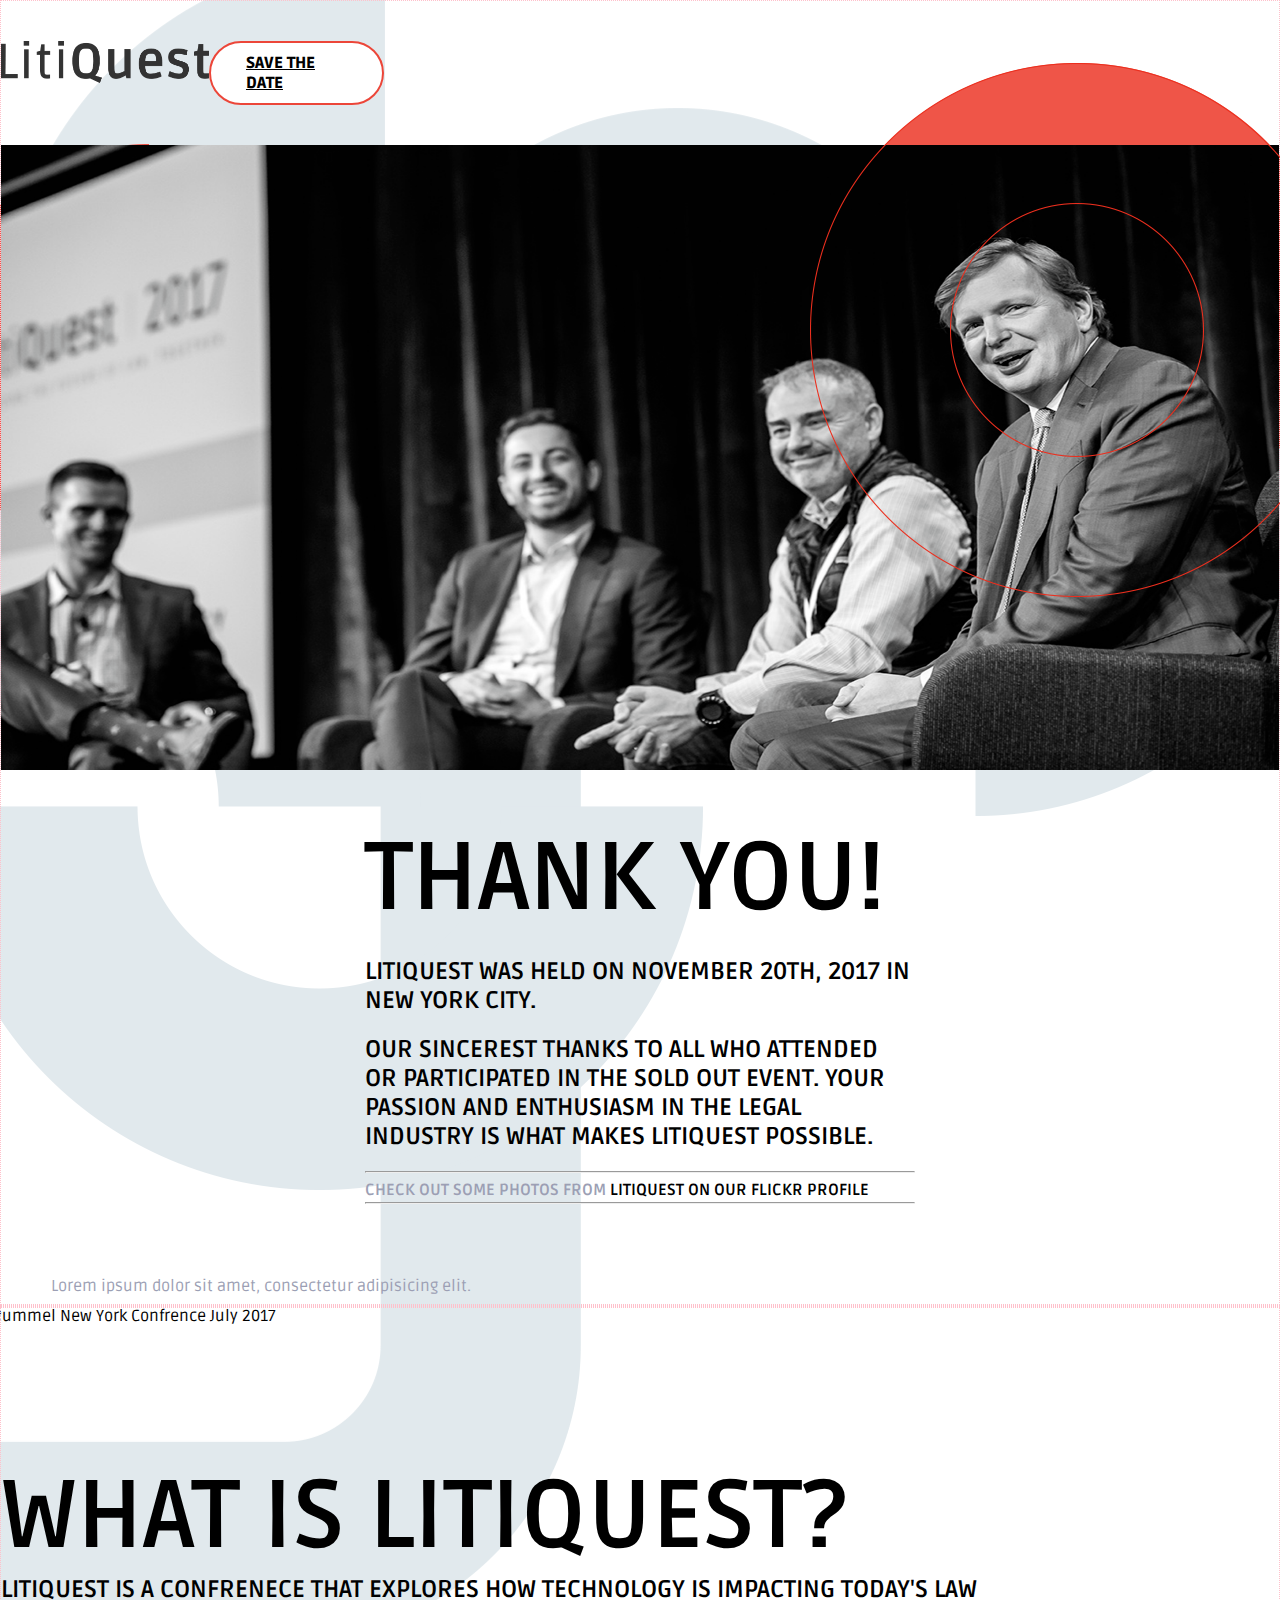
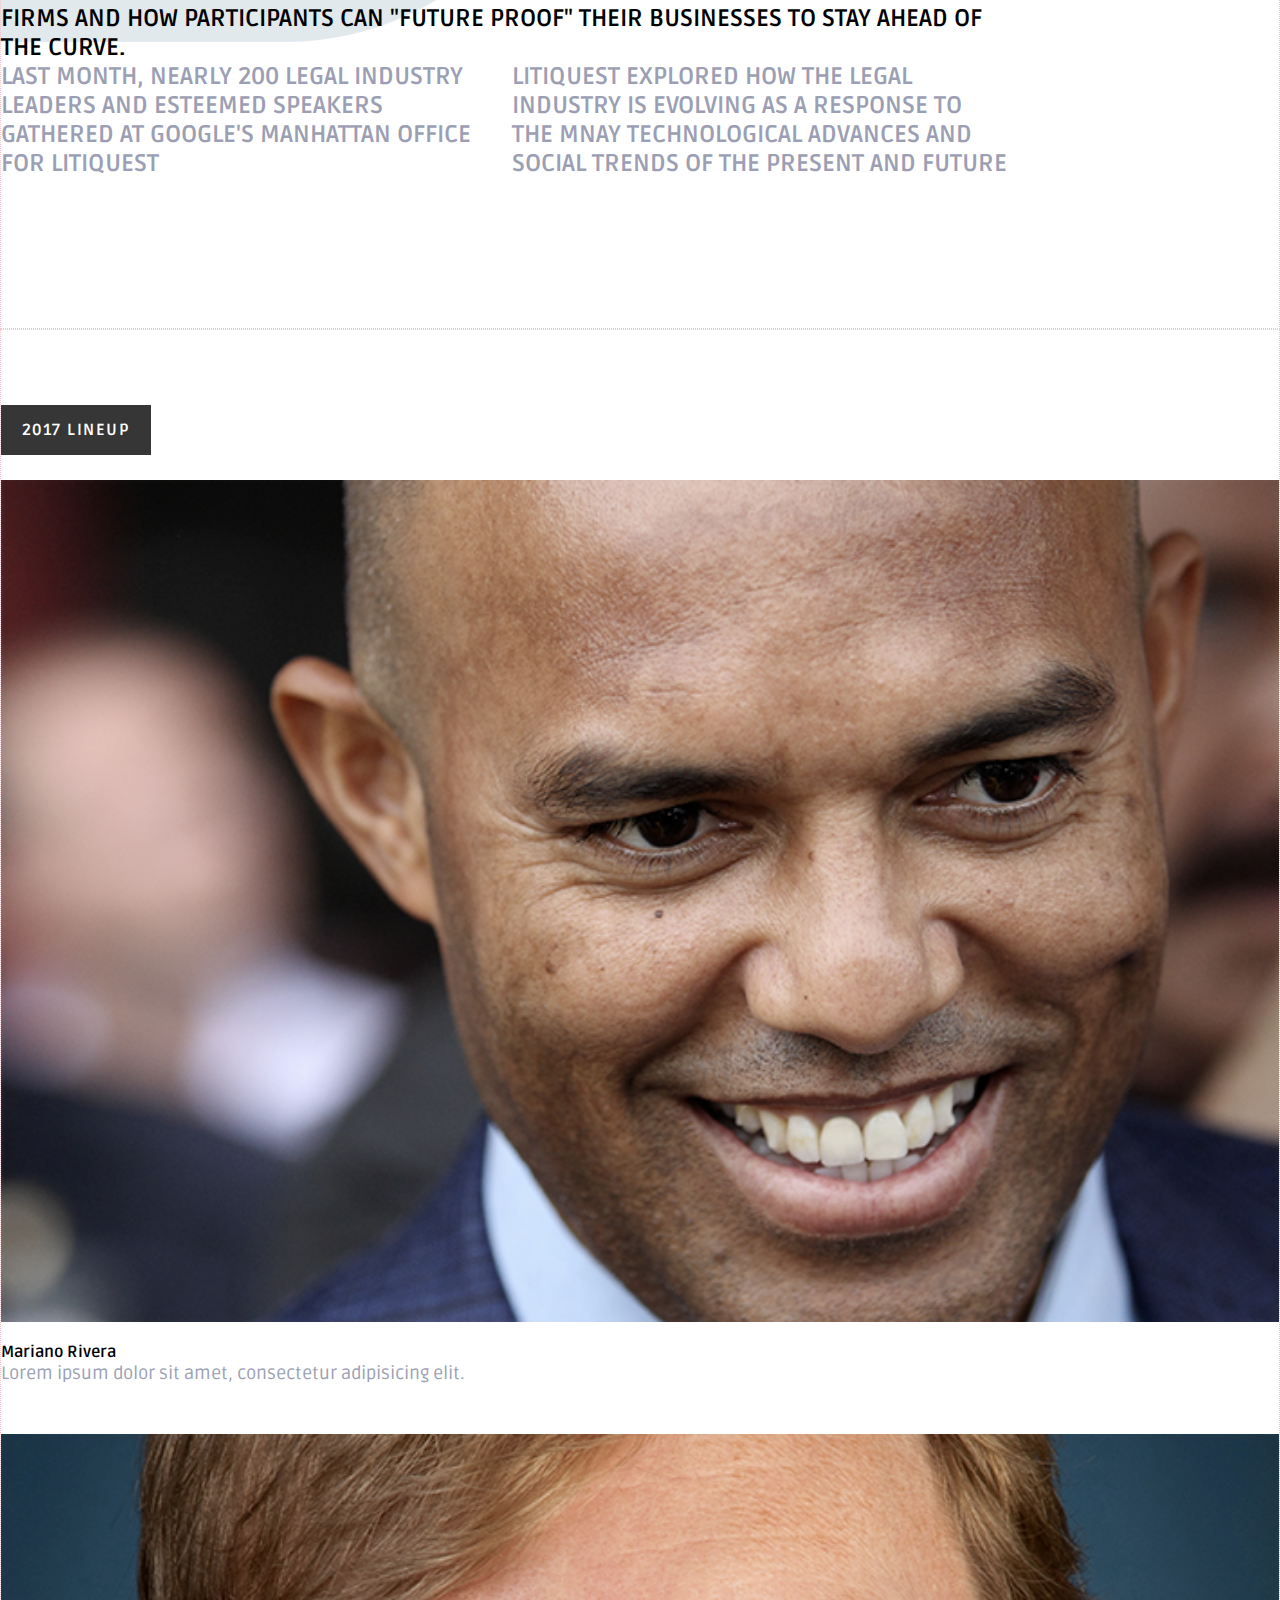
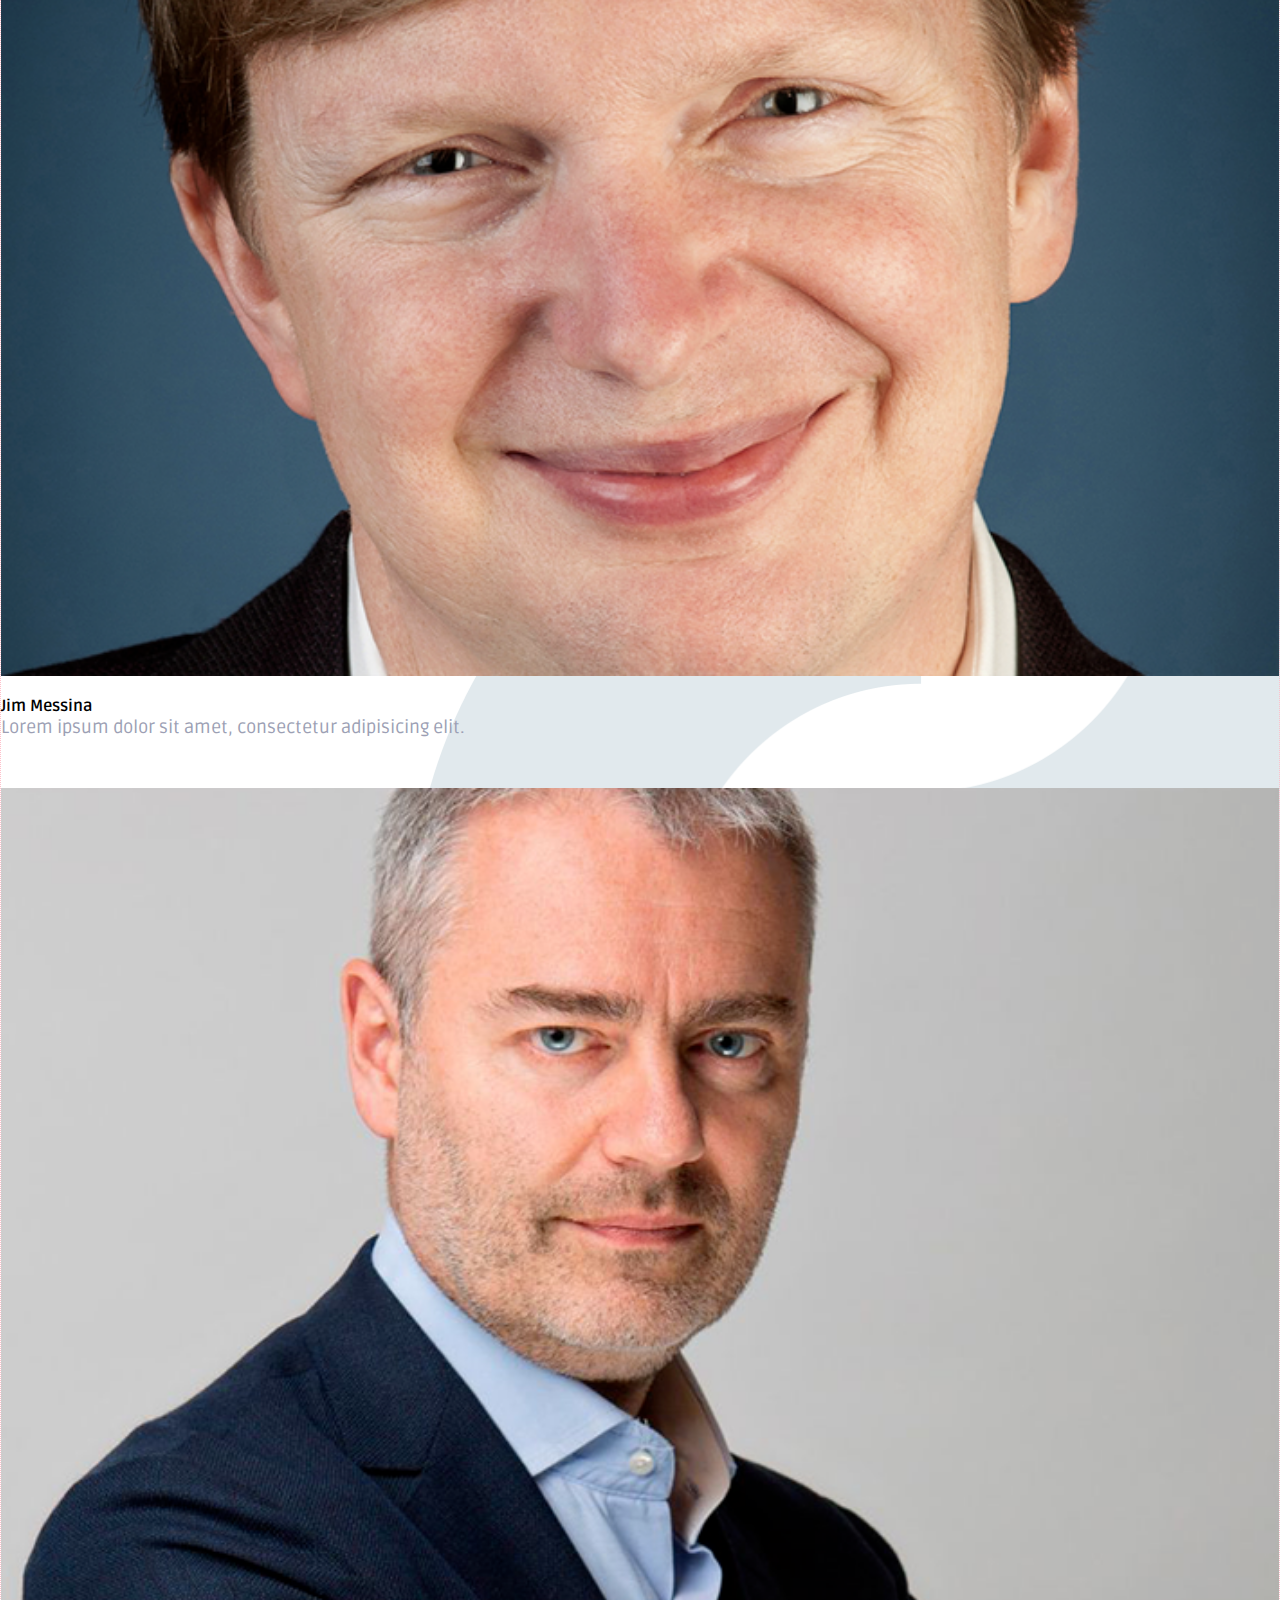
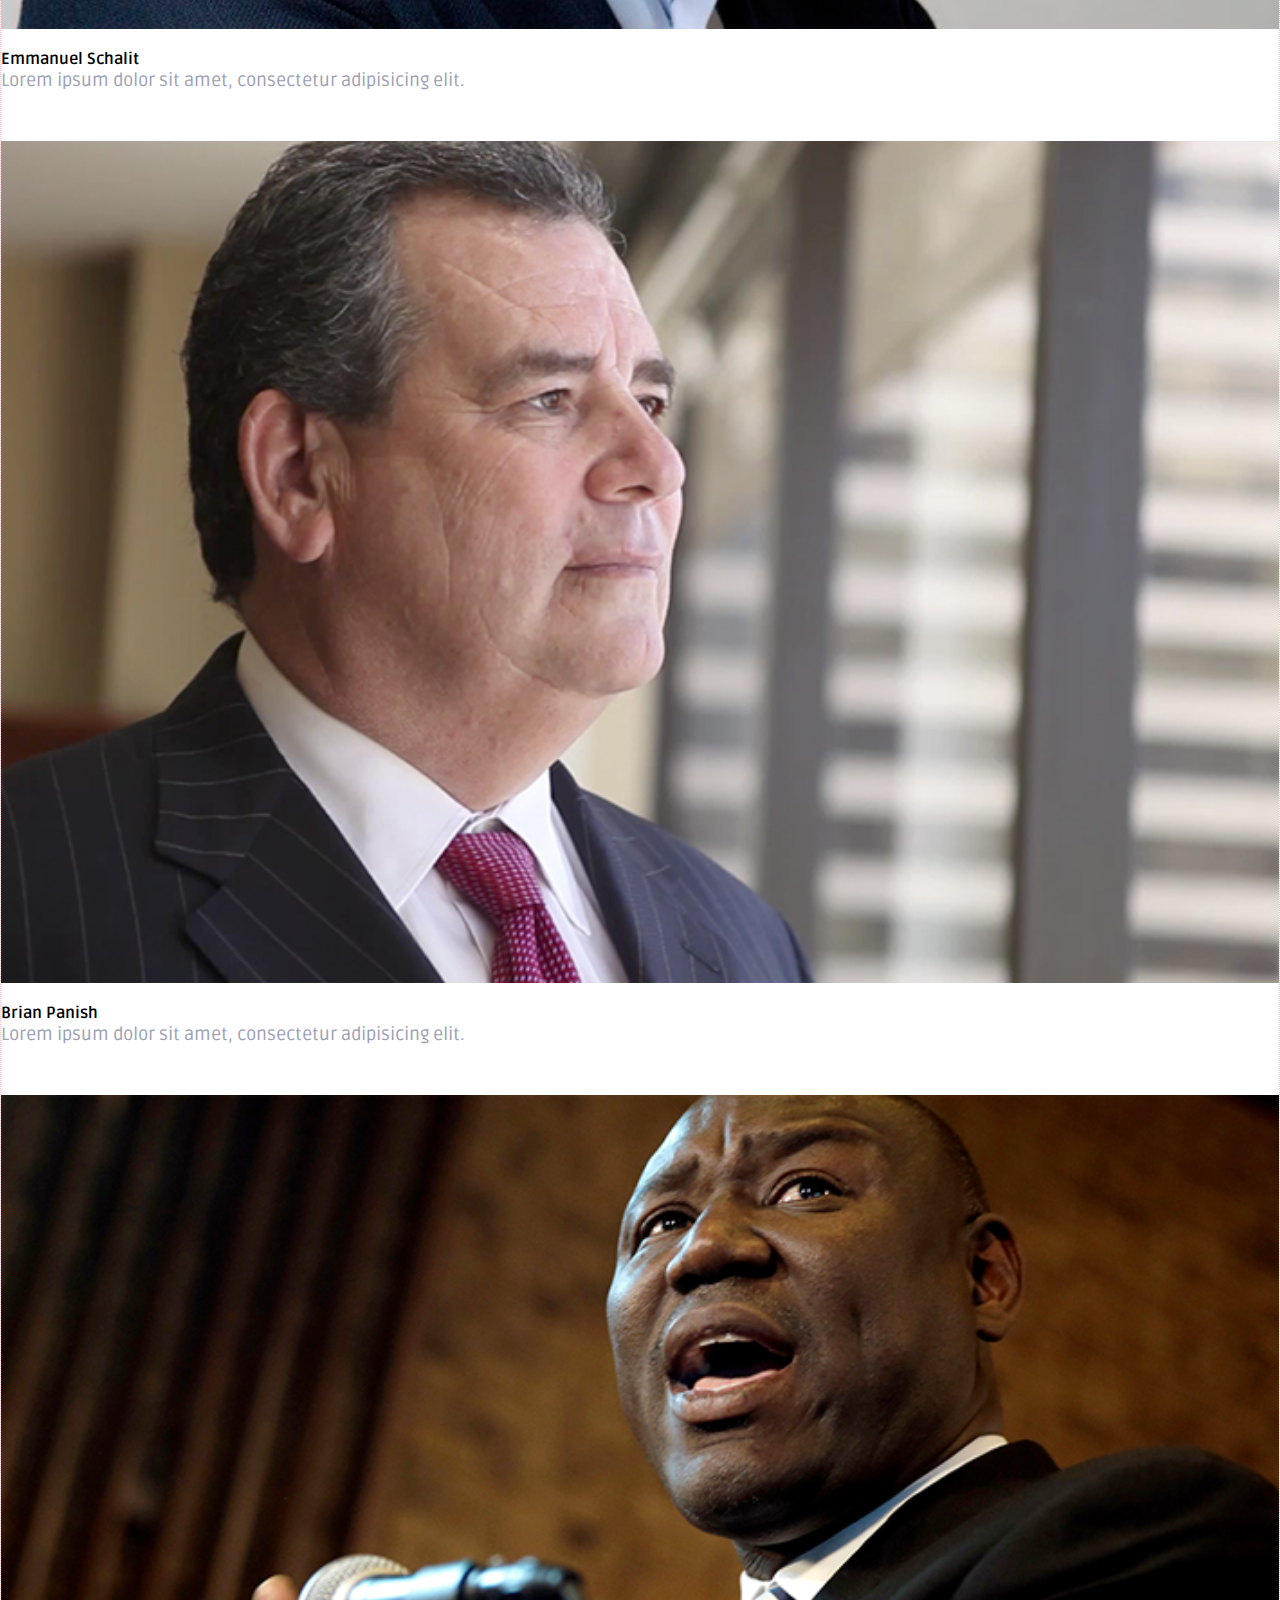
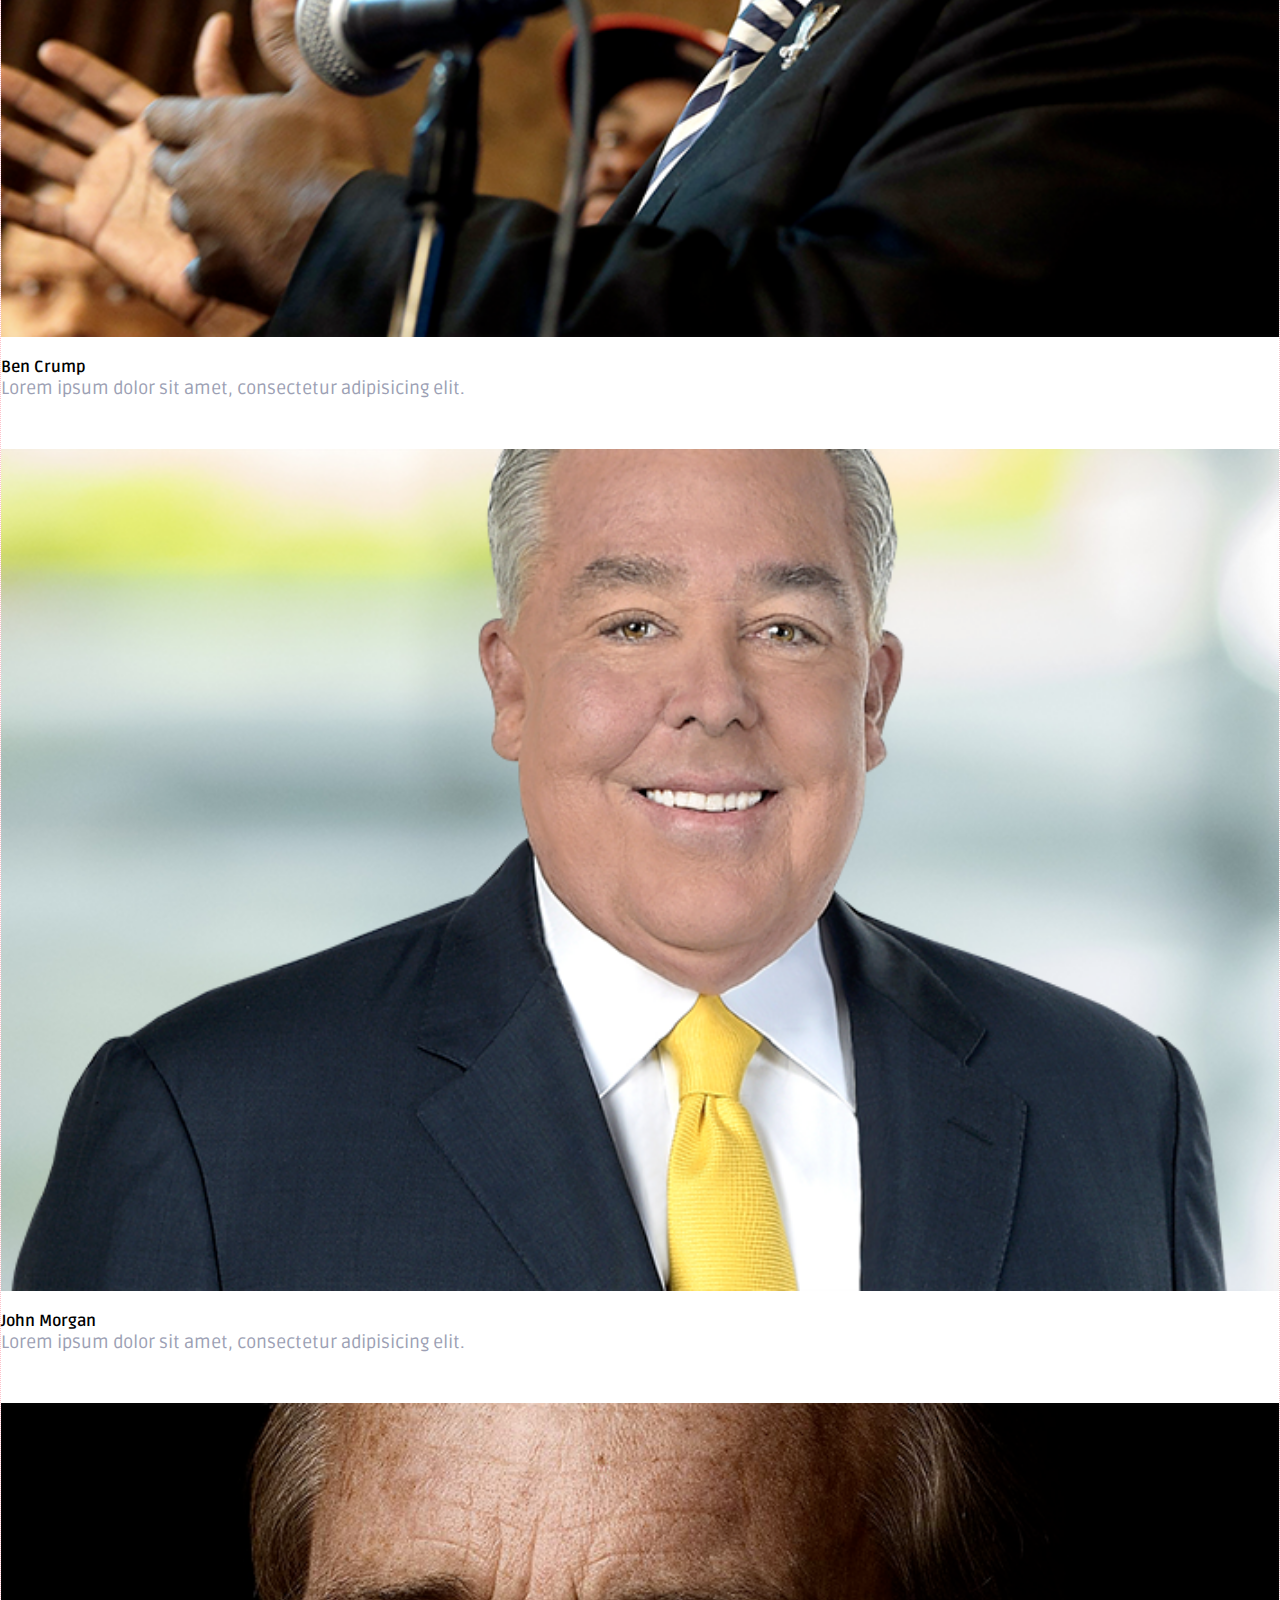
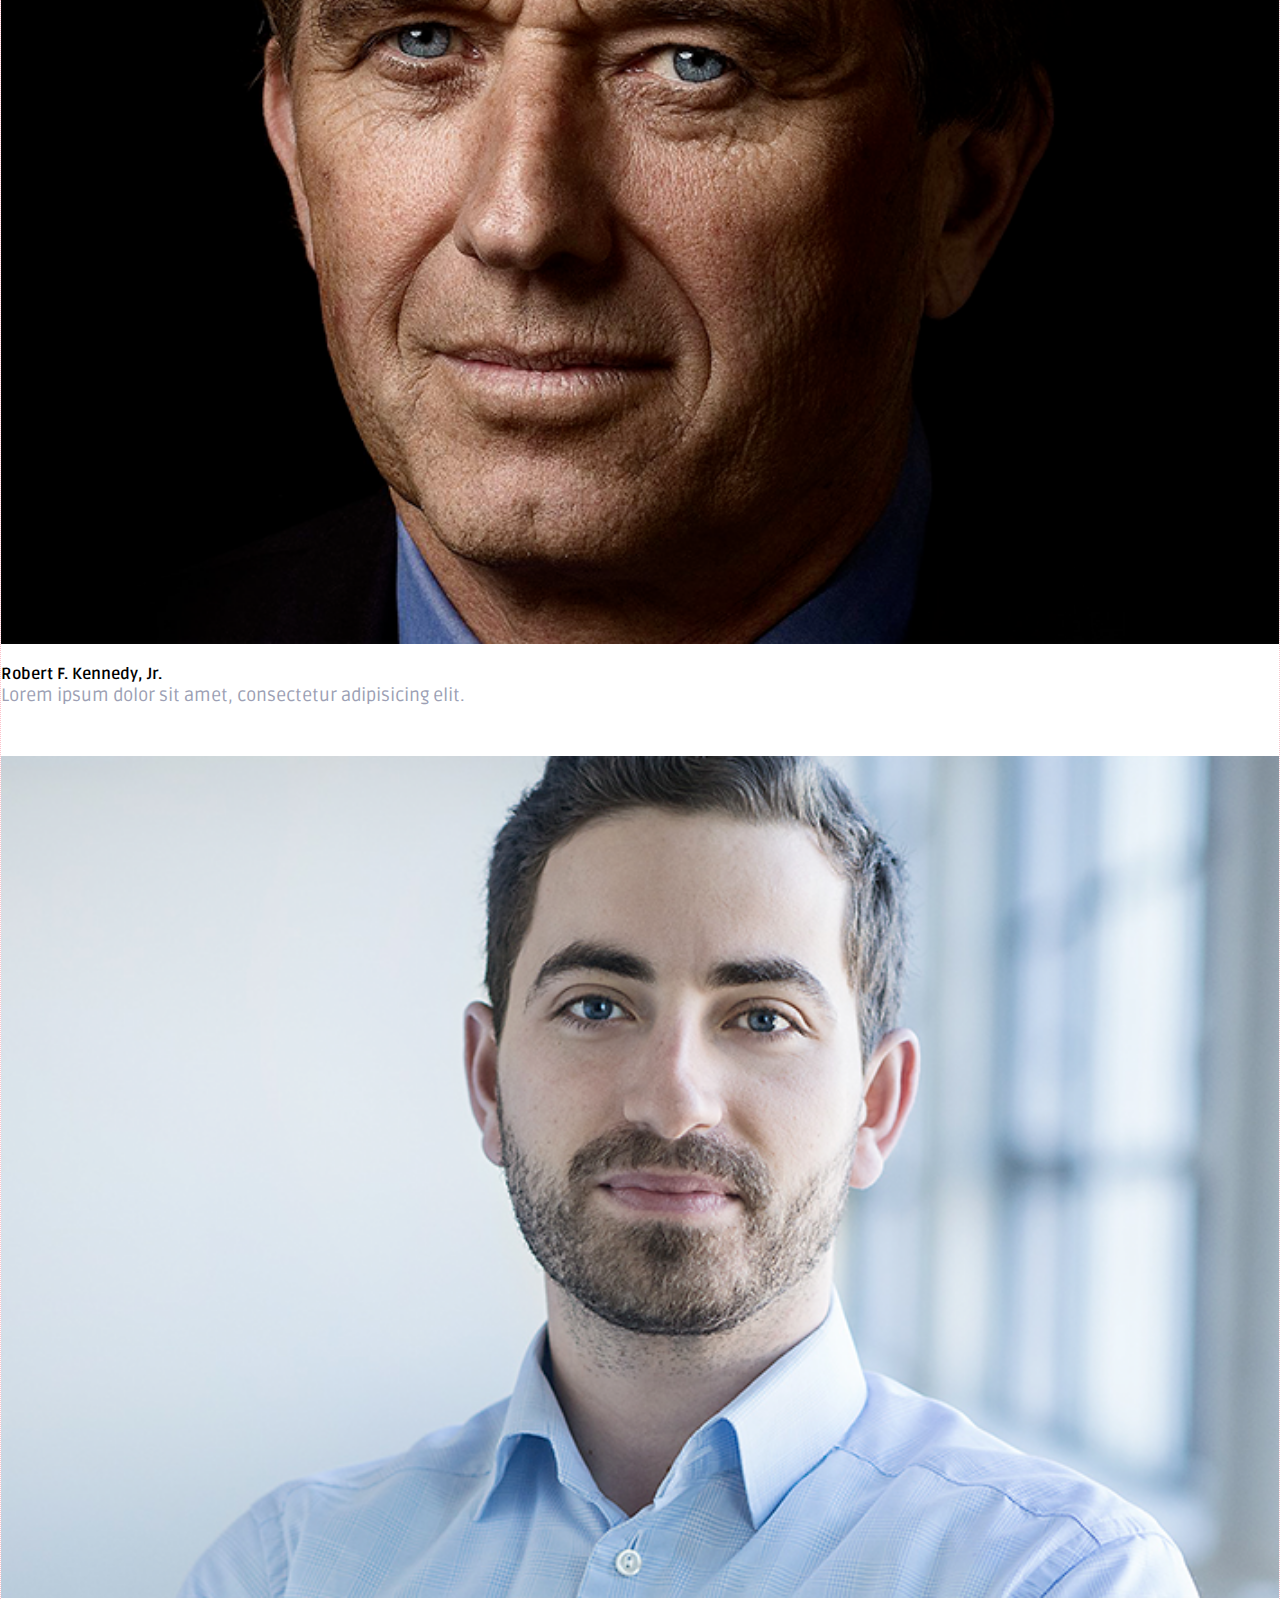
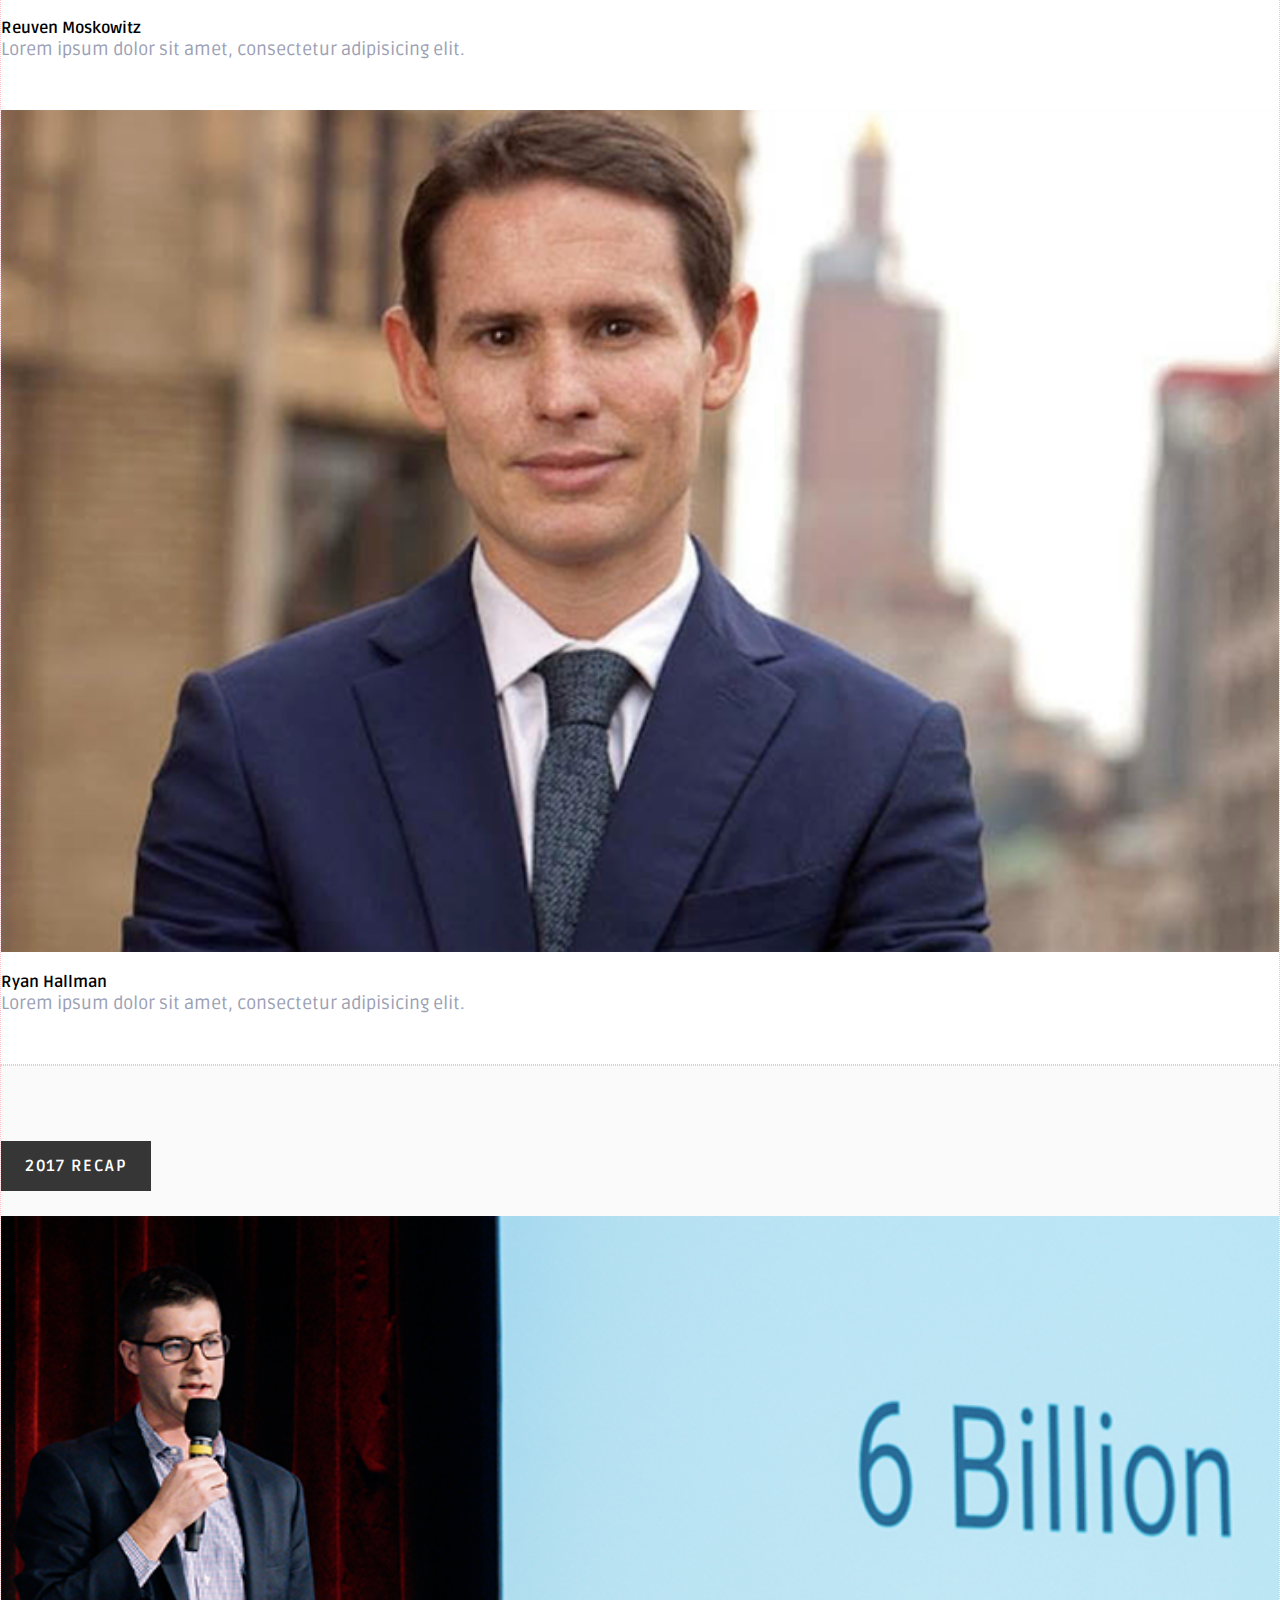
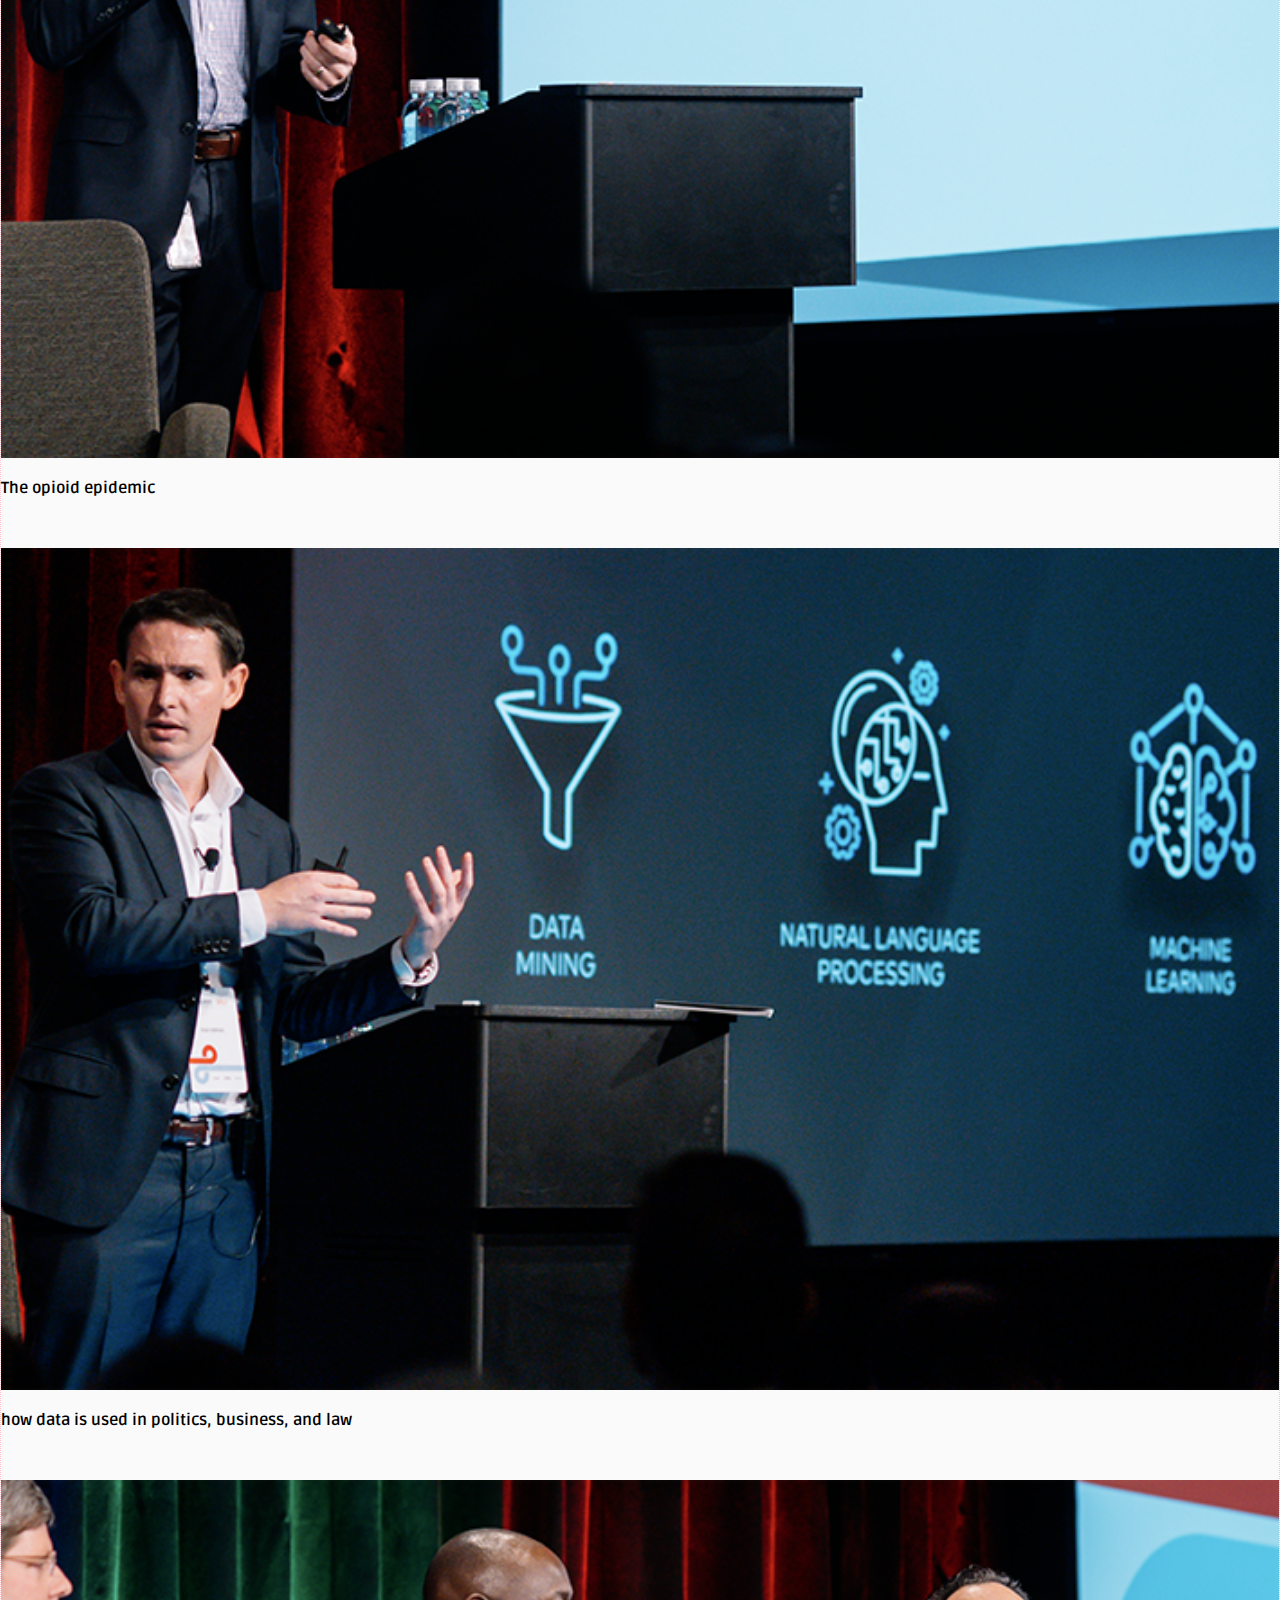
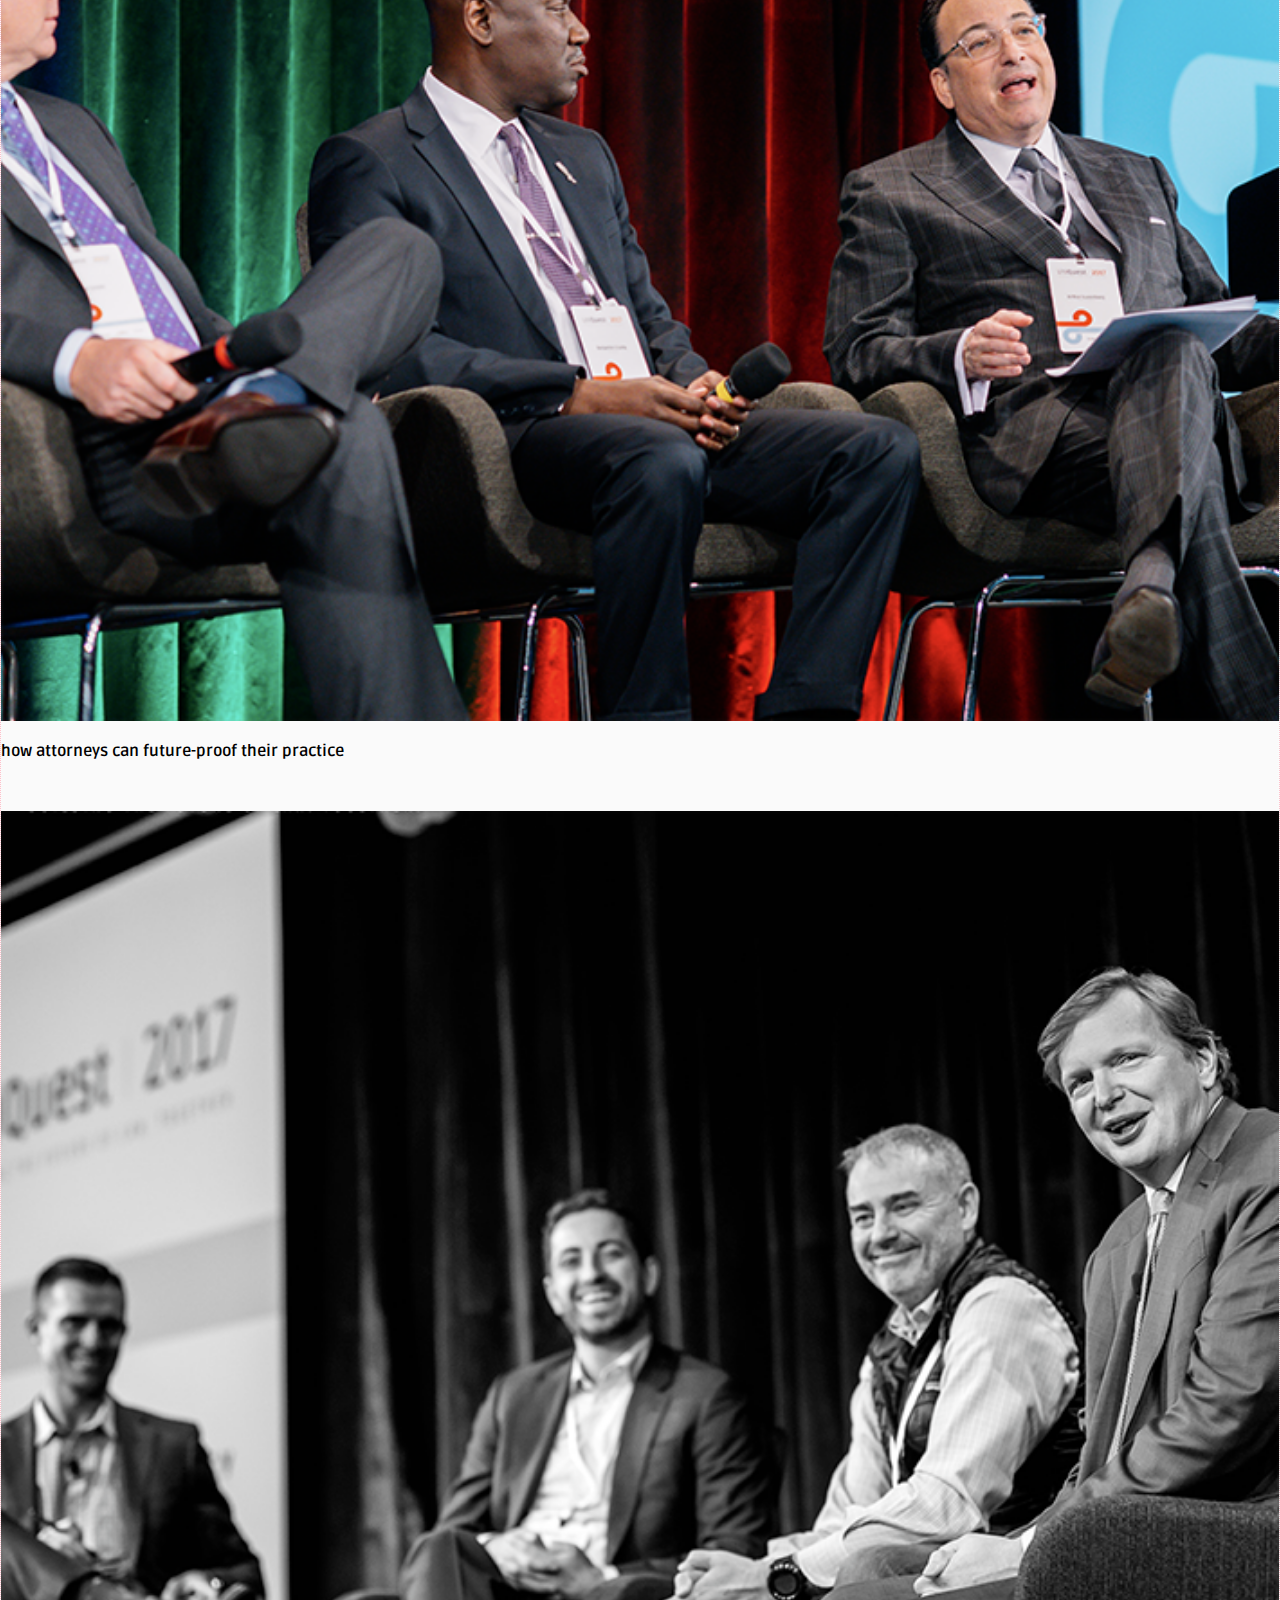
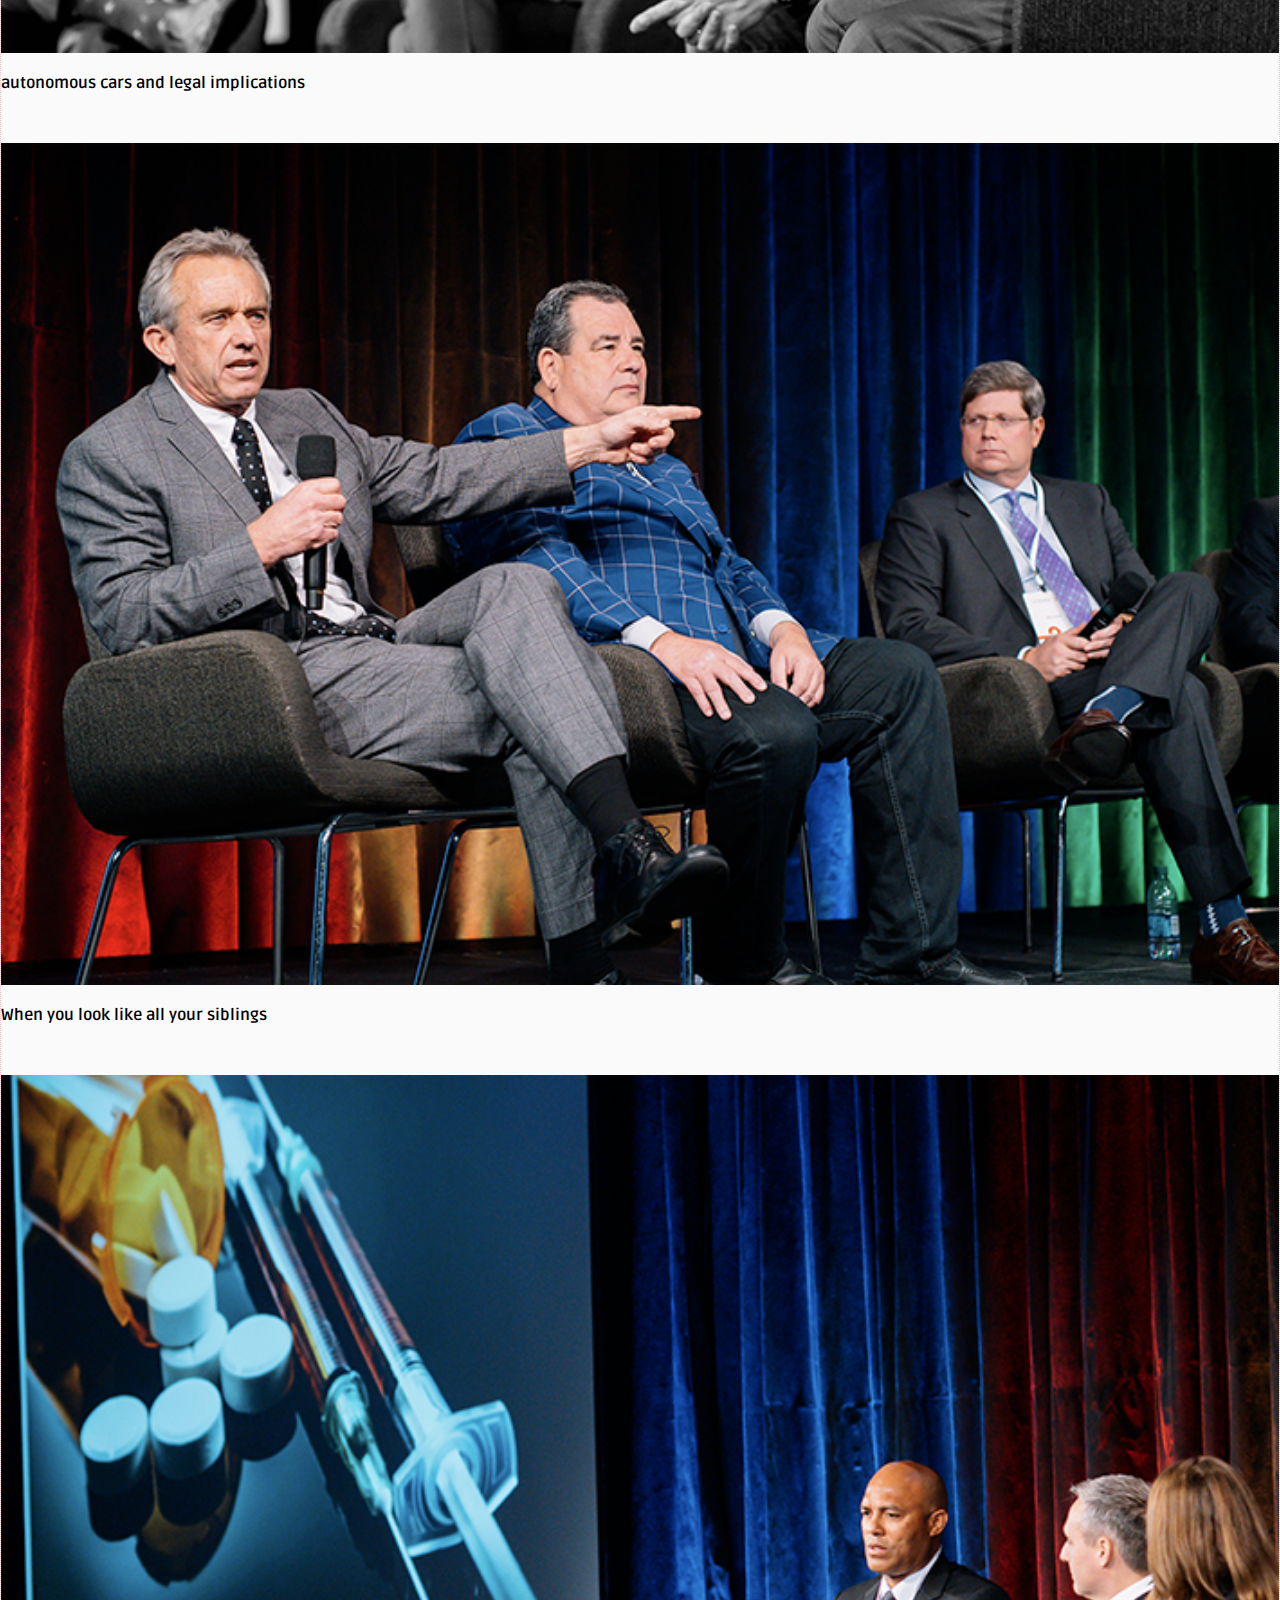
==== commit dd2a7ada: "Need Better way to deal with SVG" ====
--- a/index.html
+++ b/index.html
@@ -17,23 +17,25 @@
 
   <body>
     <div class="wrapper">
-        <div class="contianer">
-        <!-- HERO VECTORS -->
-          <object class="vector" id="grey_hero_top" data="assets/vector_sm_grey.svg" type="image/svg+xml"></object>
-          <object class="vector" id="red_hero_left" data="assets/vector_sm_hero.svg" type="image/svg+xml"></object>
-          <object class="vector" id="grey_hero_p" data="assets/vector_lg_p.svg" type="image/svg+xml"></object>
-          <object class="vector" id="red_hero_right" data="assets/vector_sm_hero_cir.svg" type="image/svg+xml"></object>
-          <object class="vector" id="circle_outline" data="assets/vector_cir_outline.svg" type="image/svg+xml"></object>
-        <!-- WHAT IS VECTORS -->
-          <object class="vector" id="what_grey" data="assets/vector_what_grey.svg" type="image/svg+xml"></object>
-        <!-- LINEUP VECTORS -->
-          <object class="vector" id="lineup_grey" data="assets/vector_lineup.svg" type="image/svg+xml"></object>
-        <!-- HOSTS VECTORS -->
-          <object class="vector" id="hosts_grey" data="assets/vector_hosts.svg" type="image/svg+xml"></object>
-        </div>
-
-<!-- <HERO -->
-        <div class="container">
+<!-- VECTOR GRAPHICS -->
+
+    <!-- HERO VECTORS -->
+      <object class="vector" id="grey_hero_top" data="assets/vector_sm_grey.svg" type="image/svg+xml"></object>
+      <object class="vector" id="red_hero_left" data="assets/vector_sm_hero.svg" type="image/svg+xml"></object>
+      <object class="vector" id="grey_hero_p" data="assets/vector_lg_p.svg" type="image/svg+xml"></object>
+      <object class="vector" id="red_hero_right" data="assets/vector_sm_hero_cir.svg" type="image/svg+xml"></object>
+      <object class="vector" id="circle_outline" data="assets/vector_cir_outline.svg" type="image/svg+xml"></object>
+    <!-- WHAT IS VECTORS -->
+      <object class="vector" id="what_grey" data="assets/vector_what_grey.svg" type="image/svg+xml"></object>
+    <!-- LINEUP VECTORS -->
+      <object class="vector" id="lineup_grey" data="assets/vector_lineup.svg" type="image/svg+xml"></object>
+    <!-- HOSTS VECTORS -->
+      <object class="vector" id="hosts_grey" data="assets/vector_hosts.svg" type="image/svg+xml"></object>
+
+
+<!-- HERO -->
+      <div class="container-fluid">
+        <div class="container pbe-hero">
           <section class="hero">
             <div class="row header">
               <div class="col-md-2 col-sm-0"></div>
@@ -52,17 +54,21 @@
             </div>
           </section>
         </div>
+      </div>
 
 <!-- EVENT PICTURE -->
-        <div class="container">
+      <div class="container-fluid">
+        <div class="container pbe-slider">
           <section class="slider">
             <img src="assets/New_York_Con_2017.png" alt="Evan Rummel New York Confrence July 2017" title="Evan Rummel New York Confrence July 2017">
             <div id="tag_line">Lorem ipsum dolor sit amet, consectetur adipisicing elit.</div>
           </section>
         </div>
+      </div>
 
 <!-- WHAT IS LITIQUEST -->
-        <div class="container">
+      <div class="continer-fluid">
+        <div class="container pbe-info">
           <section class="what_sec">
 
             <div class="what">
@@ -74,9 +80,11 @@
               </div>
             </div>
           </div>
+        </div>
 
 <!-- LINEUP -->
-          <div class="container">
+        <div class="container-fluid">
+          <div class="container pbe-lineup">
             <section="lineup">
               <div class="title_token">2017 LINEUP</div>
 
@@ -140,78 +148,86 @@
 
             </section>
           </div>
+        </div>
 
 <!-- RECAP -->
-          <div class="container">
-            <section class="recap">
-              <div class="title_token">2017 RECAP</div>
-
-              <div class="row">
-                <div class='col-md-4 col-xs-6 tile'>
-                  <img src="assets/vid_1.png" alt="" title"">
-                  <h4>The opioid epidemic</h4>
-                </div>
-
-                <div class='col-md-4 col-xs-6 tile'>
-                  <img src="assets/vid_2.png" alt="" title"">
-                  <h4>how data is used in politics, business, and law</h4>
-                </div>
-
-                <div class='col-md-4 col-xs-6 tile'>
-                  <img src="assets/vid_3.png" alt="" title"">
-                  <h4>how attorneys can future-proof their practice</h4>
-                </div>
-              </div>
-              <div class="row">
-                <div class='col-md-4 col-xs-6 tile'>
-                  <img src="assets/vid_4.png" alt="" title"">
-                  <h4>autonomous cars and legal implications</h4>
-                </div>
-
-                <div class='col-md-4 col-xs-6 tile'>
-                  <img src="assets/vid_5.png" alt="" title"">
-                  <h4>When you look like all your siblings</h4>
-                </div>
-
-                <div class='col-md-4 col-xs-6 tile'>
-                  <img src="assets/vid_6.png" alt="" title"">
-                  <h4>AI, Natural language processing and data mining</h4>
-                </div>
-              </div>
-              <div class="row">
-                <div class='col-md-4 col-xs-6 tile'>
-                  <img src="assets/vid_7.png" alt="" title"">
-                  <h4>Dogs - objects or corporations?</h4>
-                </div>
-
-                <div class='col-md-4 col-xs-6 tile'>
-                  <img src="assets/vid_8.png" alt="" title"">
-                  <h4>Feeding pets human food - crisis in data management</h4>
-                </div>
-
-                <div class='col-md-4 col-xs-6 tile'>
-                  <img src="assets/vid_9.png" alt="" title"">
-                  <h4>When you watch Law & Order</h4>
-                </div>
-              </div>
-
-            </section>
+          <div class="container-fluid recap-back">
+            <div class="container pbe-recap">
+              <section class="recap">
+                <div class="title_token">2017 RECAP</div>
+
+                <div class="row">
+                  <div class='col-md-4 col-xs-6 tile'>
+                    <img src="assets/vid_1.png" alt="" title"">
+                    <h4>The opioid epidemic</h4>
+                  </div>
+
+                  <div class='col-md-4 col-xs-6 tile'>
+                    <img src="assets/vid_2.png" alt="" title"">
+                    <h4>how data is used in politics, business, and law</h4>
+                  </div>
+
+                  <div class='col-md-4 col-xs-6 tile'>
+                    <img src="assets/vid_3.png" alt="" title"">
+                    <h4>how attorneys can future-proof their practice</h4>
+                  </div>
+                </div>
+                <div class="row">
+                  <div class='col-md-4 col-xs-6 tile'>
+                    <img src="assets/vid_4.png" alt="" title"">
+                    <h4>autonomous cars and legal implications</h4>
+                  </div>
+
+                  <div class='col-md-4 col-xs-6 tile'>
+                    <img src="assets/vid_5.png" alt="" title"">
+                    <h4>When you look like all your siblings</h4>
+                  </div>
+
+                  <div class='col-md-4 col-xs-6 tile'>
+                    <img src="assets/vid_6.png" alt="" title"">
+                    <h4>AI, Natural language processing and data mining</h4>
+                  </div>
+                </div>
+                <div class="row">
+                  <div class='col-md-4 col-xs-6 tile'>
+                    <img src="assets/vid_7.png" alt="" title"">
+                    <h4>Dogs - objects or corporations?</h4>
+                  </div>
+
+                  <div class='col-md-4 col-xs-6 tile'>
+                    <img src="assets/vid_8.png" alt="" title"">
+                    <h4>Feeding pets human food - crisis in data management</h4>
+                  </div>
+
+                  <div class='col-md-4 col-xs-6 tile'>
+                    <img src="assets/vid_9.png" alt="" title"">
+                    <h4>When you watch Law & Order</h4>
+                  </div>
+                </div>
+
+              </section>
+            </div>
           </div>
 
+
 <!-- HOSTS -->
-          <div class="container">
-            <section class="hosts">
-              <div class="title_token">OUR HOSTS</div>
-              <div>THANK YOU FOR OUR LITIQUEST 2017 HOSTS</div>
-              <div class="row host-logos">
-                <object class="col-md-3 col-xs-10" data="assets/morgan.svg" type="image/svg+xml"></object>
-                <object class="col-md-3 col-xs-10" data="assets/google.svg" type="image/svg+xml"></object>
-                <object class="col-md-3 col-xs-10" data="assets/litify.svg" type="image/svg+xml"></object>
-              </div>
-            </section>
-          </div>
+      <div class="container-fluid hosts-back">
+        <div class="container pbe-hosts">
+          <section class="hosts">
+            <div class="title_token">OUR HOSTS</div>
+            <div>THANK YOU FOR OUR LITIQUEST 2017 HOSTS</div>
+            <div class="row host-logos">
+              <object class="col-md-3 col-sm-10" data="assets/morgan.svg" type="image/svg+xml"></object>
+              <object class="col-md-3 col-sm-10" data="assets/google.svg" type="image/svg+xml"></object>
+              <object class="col-md-3 col-sm-10" data="assets/litify.svg" type="image/svg+xml"></object>
+            </div>
+          </section>
+        </div>
+      </div>
+
     <!-- END WRAPPER -->
     </div>
+
 <!-- FOOTER -->
     <div class="container-fluid">
       <section class="footer">
--- a/styles.css
+++ b/styles.css
@@ -21,6 +21,11 @@
   border: 1px dotted pink;
 }
 
+.container-fluid {
+  margin: 0;
+  padding: 0;
+}
+
 section {
   display: flex;
   flex-direction: column;
@@ -30,8 +35,11 @@
 
 /* VECTOR STYLES */
 .vector {
+  display: block;
   position: absolute;
   z-index: -1;
+  margin: 0 auto;
+  overflow: hidden;
 }
 
 #red_hero_left {
@@ -71,8 +79,8 @@
 }
 
 #hosts_grey {
-  top:83%;
-  left: 6%;
+  top:416.5%;
+  left: 32%;
   z-index: 0;
 }
 
@@ -228,22 +236,17 @@
 
 
 /* RECAP STYLES */
-.recap {
+.recap-back {
   background-color: #fafafa;
 }
 
 
 /* HOSTS STYLES */
-.hosts {
-  background-image: url(assets/hosts_vector.svg);
-  background-repeat: no-repeat;
-  background-position: center;
+.hosts-back {
   background-color: #d6dcdf;
   min-height: 675px;
-  width: 110%;
-
-}
-
+  width: 100%;
+}
 
 .hosts > div {
   z-index: 1;
@@ -270,4 +273,5 @@
   justify-content: center;
   align-items: center;
   text-align: center;
-}
+  margin: 60px auto;
+}
